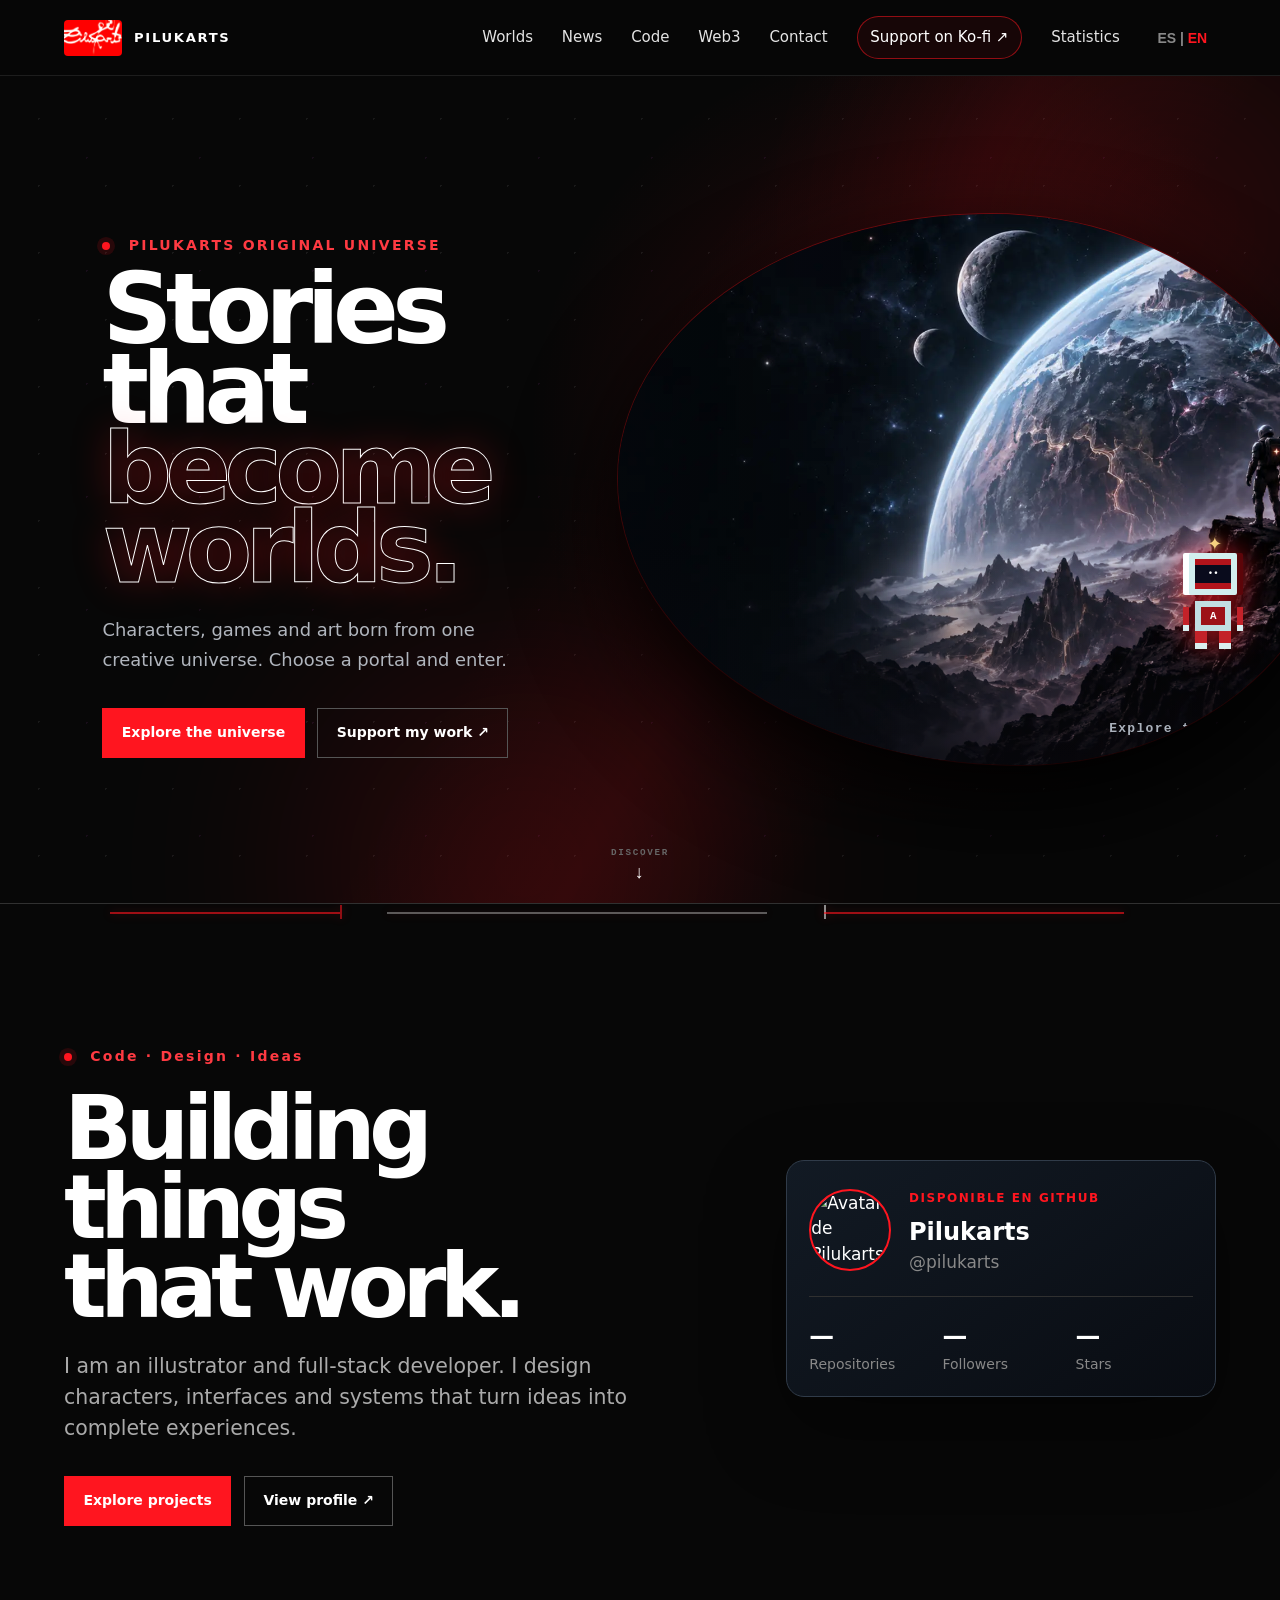
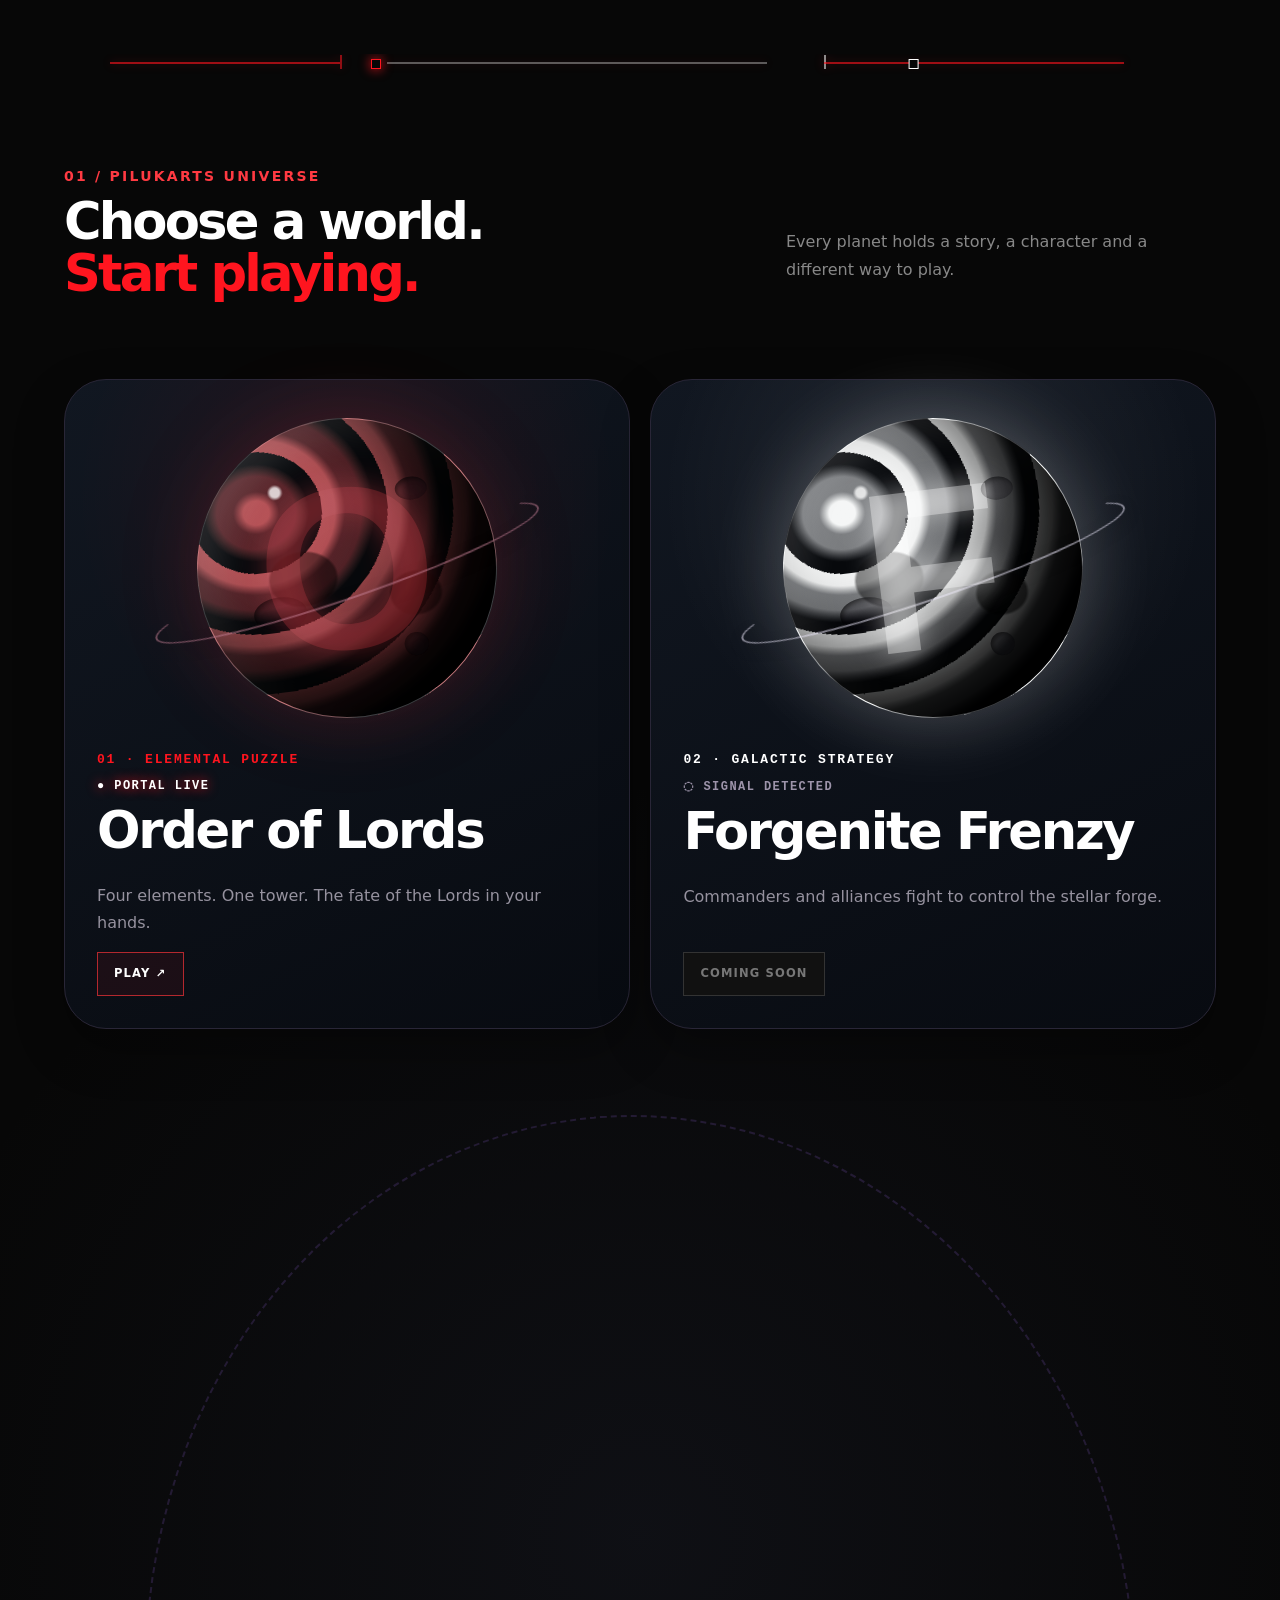
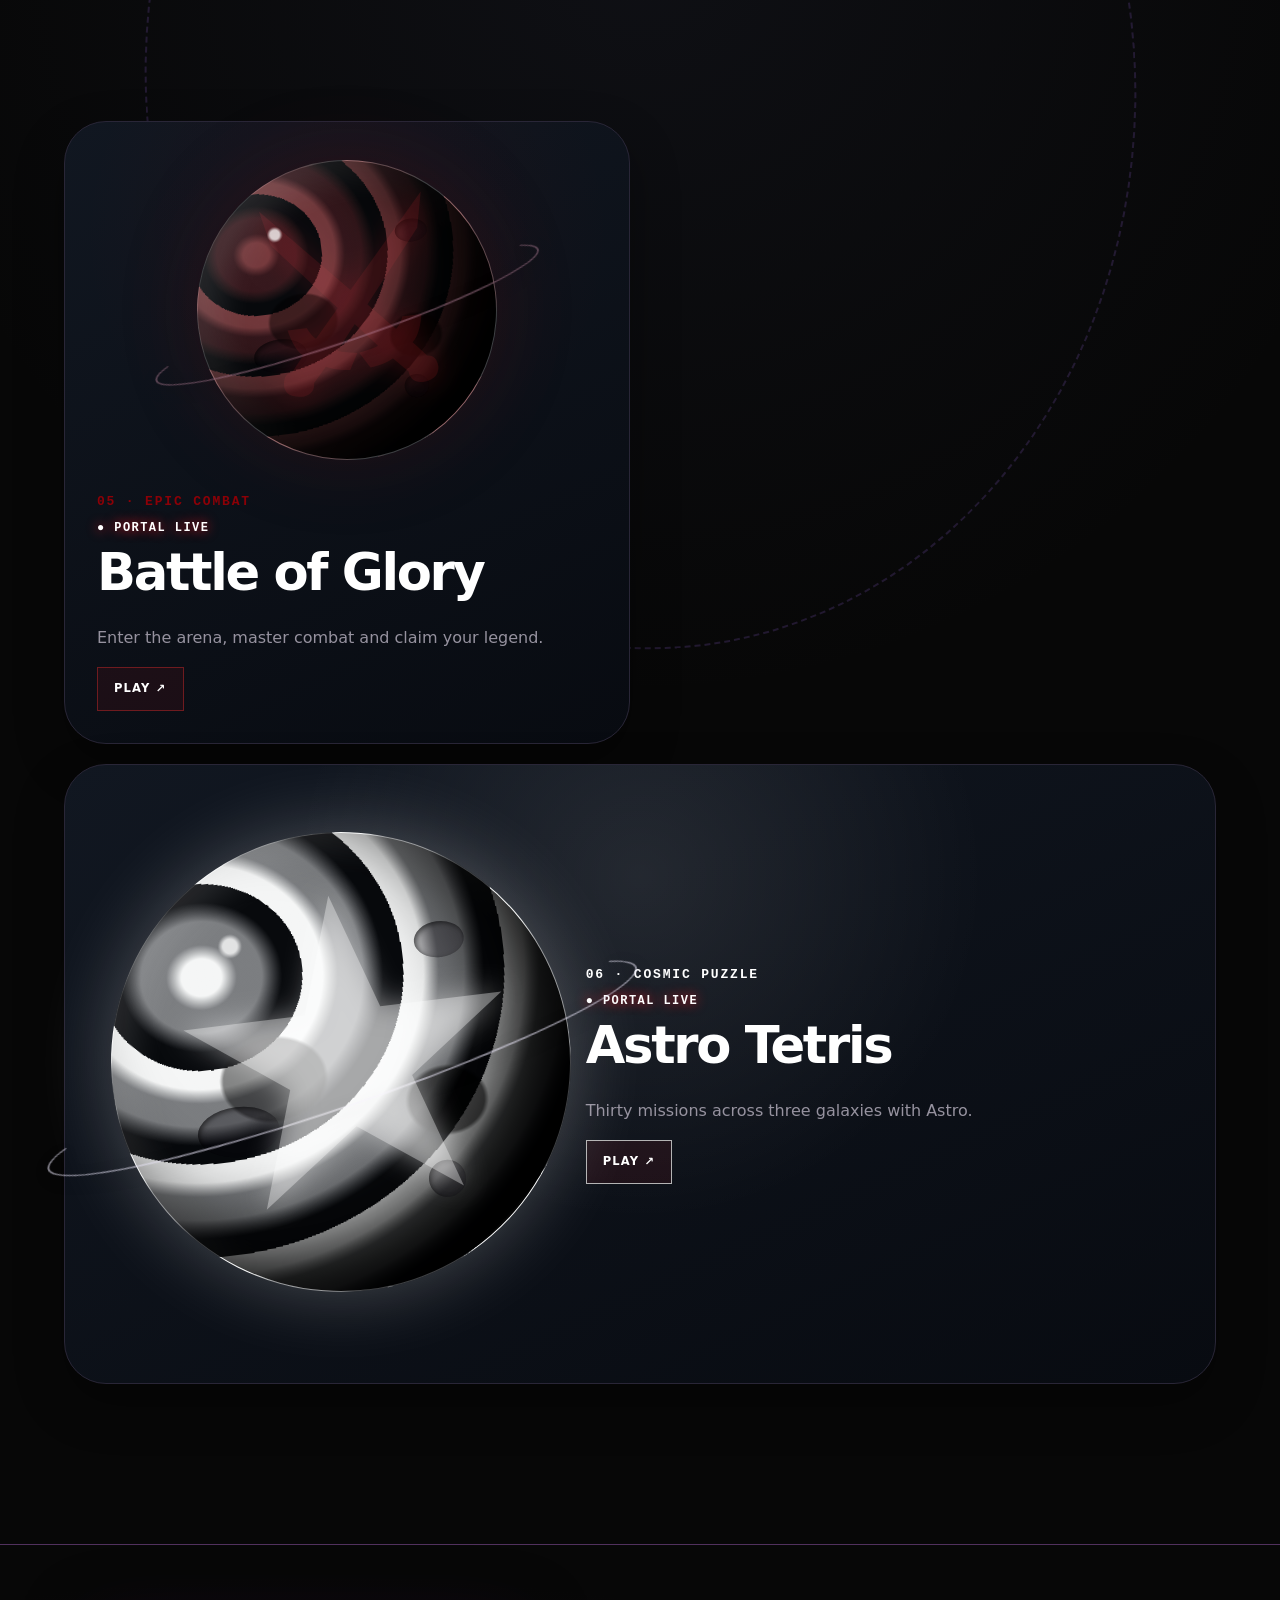
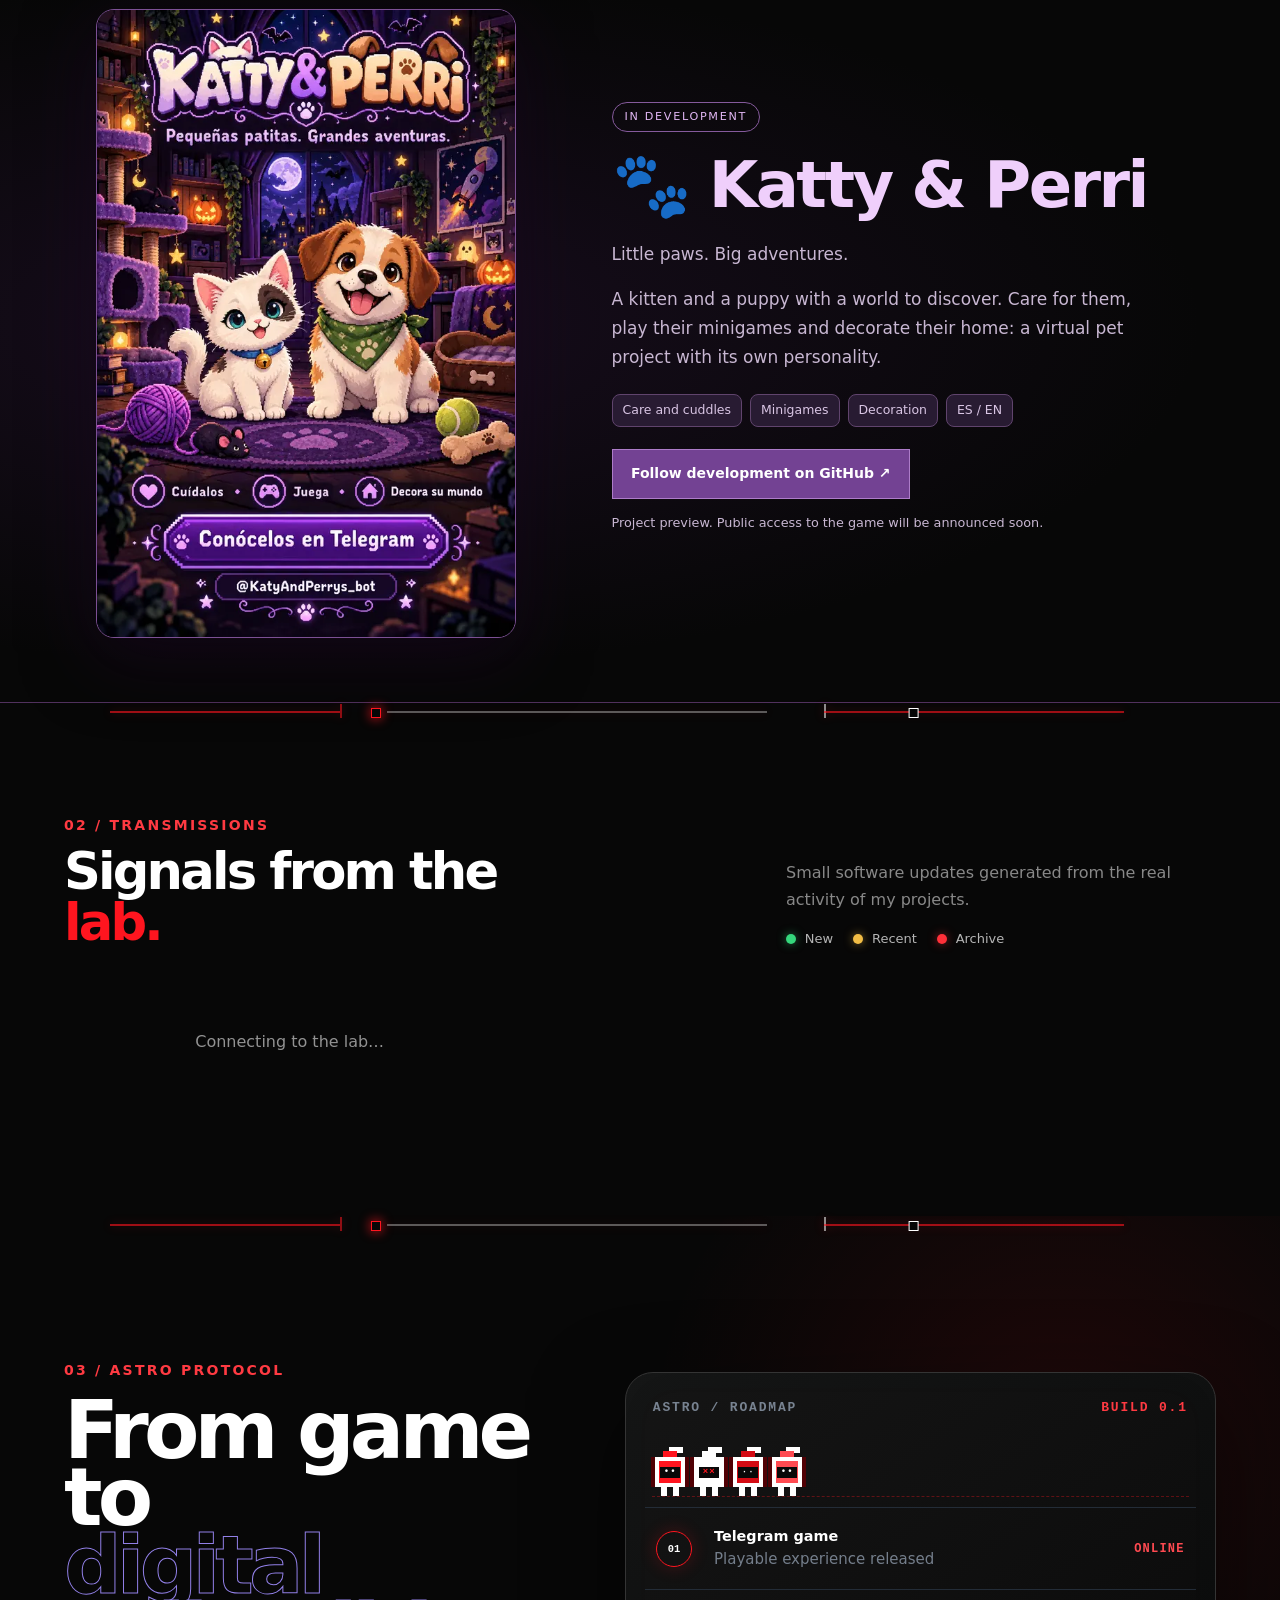
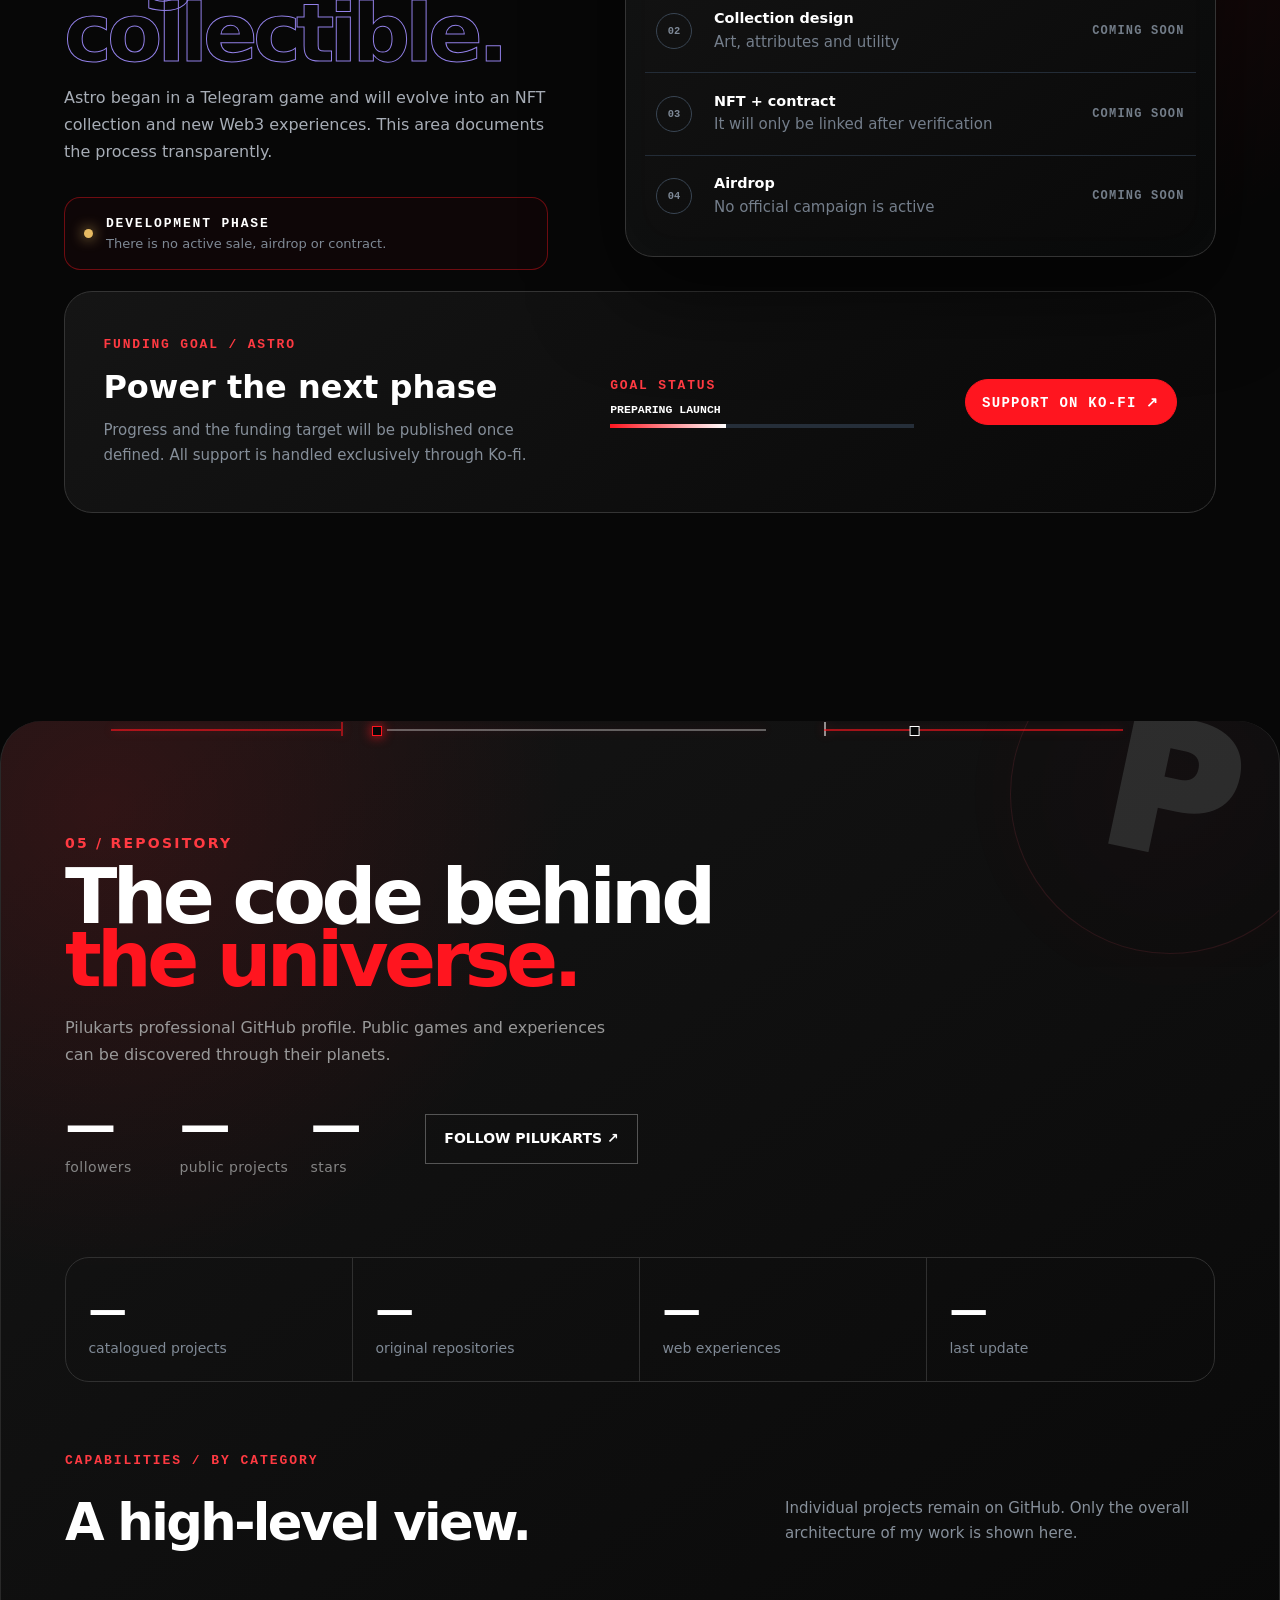
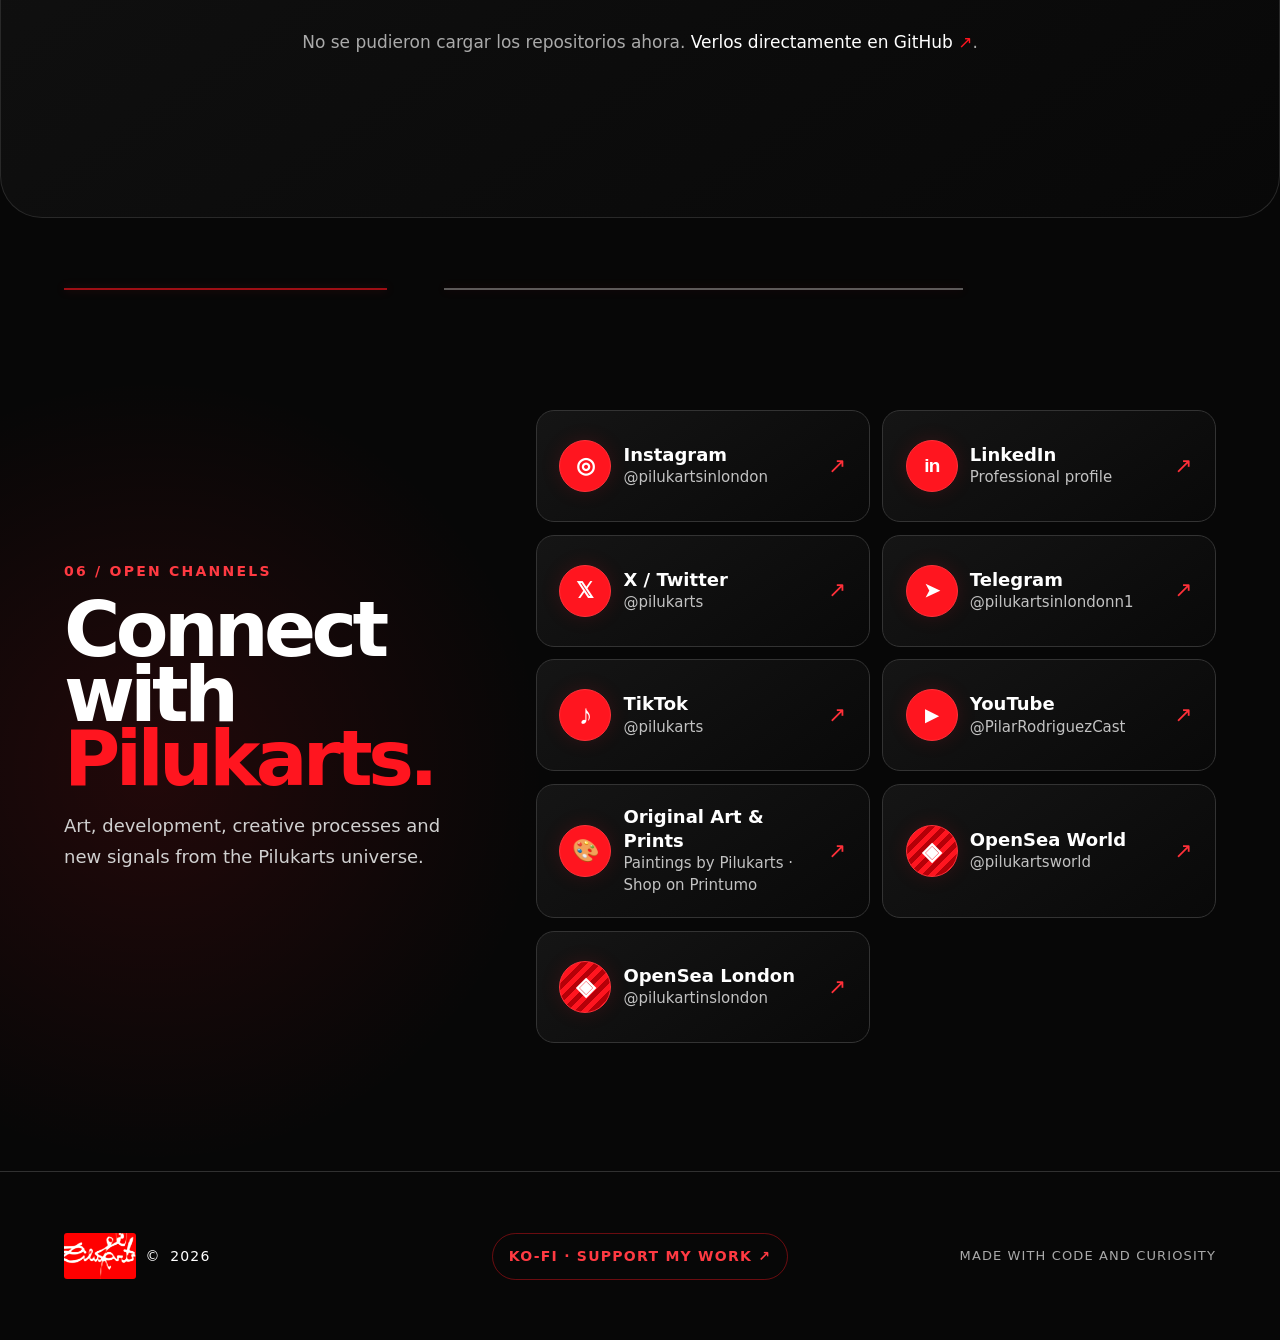
==== index.html @ 23e56662 "Feature Katty and Perri development preview with promotional poster" ====
<!doctype html>
<html lang="es">
<head>
  <meta charset="UTF-8" />
  <meta name="viewport" content="width=device-width, initial-scale=1.0" />
  <meta name="description" content="Portafolio y repositorios públicos de Pilukarts en GitHub." />
  <meta name="theme-color" content="#090909" />
  <title>Pilukarts — GitHub Portfolio</title>
  <link rel="icon" type="image/png" href="assets/pilukarts-logo.png" />
  <link rel="preconnect" href="https://api.github.com" />
  <link rel="stylesheet" href="styles.css" />
  <script defer src="script.js"></script>
</head>
<body>
  <a class="skip-link" href="#proyectos">Saltar a proyectos</a>
  <header class="topbar">
    <a class="brand" href="#inicio" aria-label="Pilukarts, inicio"><img src="assets/pilukarts-logo.png" alt="" /><b>PILUKARTS</b></a>
    <nav aria-label="Navegación principal">
      <a href="#portales" data-i18n="navWorlds">Mundos</a>
      <a href="https://pilukarts.github.io/BattleofGlory/" class="nav-game" target="_blank" rel="noreferrer">⚔ Battle of Glory</a>
      <a href="https://printumo.com/shop/pilukarts-in-the-world" class="nav-game" target="_blank" rel="noreferrer">🎨 Comprar mis cuadros</a>
      <a href="https://www.redbubble.com/es/people/pilukarts/shop" class="nav-game" target="_blank" rel="noreferrer">🛍 Tienda Pilukarts</a>
      <a href="#noticias">Noticias</a>
      <a href="#proyectos">Código</a>
      <a href="#web3">Web3</a>
      <a href="#contacto">Contacto</a>
      <a class="kofi-nav" href="https://ko-fi.com/mariadelpilarrodriguezcastillejo" target="_blank" rel="noreferrer">Apoyar en Ko-fi ↗</a>
      <a href="#estadisticas" data-i18n="navStats">Estadísticas</a>
      <button class="lang-toggle" id="lang-toggle" type="button" aria-label="Cambiar idioma">ES | <b>EN</b></button>

    </nav>
  </header>

  <main>
    <section class="cinematic-universe" id="inicio">
      <div class="cosmic-glow glow-one"></div><div class="cosmic-glow glow-two"></div>
      <div class="universe-copy">
        <p class="eyebrow"><span class="pulse"></span> PILUKARTS ORIGINAL UNIVERSE</p>
        <h1 data-i18n="cinematicTitle">Historias que<br><em>se convierten en mundos.</em></h1>
        <p>Personajes, juegos y arte nacidos de un mismo universo creativo. Elige un portal y entra.</p>
        <div class="hero-actions"><a class="button button-primary" href="#portales">Explorar el universo</a><a class="button button-ghost" href="https://ko-fi.com/mariadelpilarrodriguezcastillejo" target="_blank" rel="noreferrer">Apoyar mi trabajo ↗</a></div>
      </div>
      <a class="hero-planet-art" href="tetris-astro/" aria-label="Explorar Astro Cosmic Blocks">
        <img src="assets/pilukarts-astro-planet.webp" alt="Astro observa un planeta mineral atravesado por señales luminosas">
        <div class="pixel-astro" aria-hidden="true">
          <i class="pixel-star">✦</i><i class="pixel-helmet"><b>••</b></i><i class="pixel-body">A</i><i class="pixel-arm arm-l"></i><i class="pixel-arm arm-r"></i><i class="pixel-leg leg-l"></i><i class="pixel-leg leg-r"></i>
        </div>
        <span><b>ASTRO / COSMIC BLOCKS</b><small>Explorar la misión ↗</small></span>
      </a>
      <a class="scroll-cue" href="#portales">DESCUBRIR <span>↓</span></a>
    </section>
    <section class="hero creator-section" id="creadora">
      <div class="hero-copy">
        <p class="eyebrow"><span class="pulse"></span> <span data-i18n="eyebrow">Código · Diseño · Ideas</span></p>
        <h1 data-i18n="hero">Arte con lógica.<br /><em>Código con alma.</em></h1>
        <p class="intro" id="bio" data-fallback="bio">Soy ilustradora y full stack developer. Diseño personajes, interfaces y sistemas que convierten ideas en experiencias completas.</p>
        <div class="hero-actions">
          <a class="button button-primary" href="#proyectos" data-i18n="explore">Explorar proyectos</a>
          <a class="button button-ghost" href="https://github.com/pilukarts" target="_blank" rel="noreferrer" data-i18n="profile">Ver perfil ↗</a>
        </div>
      </div>
      <aside class="profile-card" aria-label="Perfil de GitHub">
        <div class="profile-top">
          <img id="avatar" src="https://github.com/pilukarts.png?size=240" alt="Avatar de Pilukarts" />
          <div><span class="status">DISPONIBLE EN GITHUB</span><h2 id="profile-name">Pilukarts</h2><p>@pilukarts</p></div>
        </div>
        <div class="profile-stats">
          <div><strong id="repo-count">—</strong><span>Repositorios</span></div>
          <div><strong id="follower-count">—</strong><span>Seguidores</span></div>
          <div><strong id="star-count">—</strong><span>Estrellas</span></div>
        </div>
      </aside>
    </section>

    <section class="planet-worlds section" id="portales">
      <div class="section-heading planet-heading">
        <div><p class="section-number">01 / UNIVERSO PILUKARTS</p><h2 data-i18n="planetTitle">Elige un mundo.<br><em>Empieza a jugar.</em></h2></div>
        <p class="section-intro">Cada planeta guarda una historia, un personaje y una forma distinta de jugar.</p>
      </div>
      <div class="planet-map" id="world-slider">
        <div class="universe-path" aria-hidden="true"></div>
        <article class="world-planet planet-lords reveal-world">
          <div class="planet-visual"><span>O</span><i></i><i></i><i></i></div>
          <div class="planet-info"><small>01 · ELEMENTAL PUZZLE</small><span class="planet-status status-live" data-i18n="portalLive">● PORTAL ACTIVO</span><h3>Order of Lords</h3><p>Cuatro elementos. Una torre. El destino de los Lords en tus manos.</p><a href="OrdenOFlordsThePuzzleGame/">JUGAR ↗</a></div>
        </article>
        <article class="world-planet planet-forge reveal-world">
          <div class="planet-visual"><span>F</span><i></i><i></i><i></i></div>
          <div class="planet-info"><small>02 · GALACTIC STRATEGY</small><span class="planet-status" data-i18n="signalDetected">◌ SEÑAL DETECTADA</span><h3>Forgenite Frenzy</h3><p>Comandantes y alianzas luchan por controlar la forja estelar.</p><b>PRÓXIMAMENTE</b></div>
        </article>
        <article class="world-planet planet-piluka reveal-world">
          <div class="planet-visual"><span>P</span><i></i><i></i><i></i></div>
          <div class="planet-info"><small>03 · HERO ADVENTURE</small><span class="planet-status" data-i18n="classified">◇ ARCHIVO CLASIFICADO</span><h3>Super Piluka</h3><p>Una heroína, poderes inesperados y un universo lleno de personalidad.</p><b>PRÓXIMAMENTE</b></div>
        </article>
        <article class="world-planet planet-horus reveal-world">
          <div class="planet-visual"><span>H</span><i></i><i></i><i></i></div>
          <div class="planet-info"><small>04 · ANCIENT MYSTERY</small><span class="planet-status" data-i18n="signalDetected">◌ SEÑAL DETECTADA</span><h3>Temple of Horus</h3><p>Dioses, secretos y tesoros protegidos por un templo antiguo.</p><b>PRÓXIMAMENTE</b></div>
        </article>
        <article class="world-planet planet-glory reveal-world">
          <div class="planet-visual"><span>⚔</span><i></i><i></i><i></i></div>
          <div class="planet-info"><small>05 · EPIC COMBAT</small><span class="planet-status status-live" data-i18n="portalLive">● PORTAL ACTIVO</span><h3>Battle of Glory</h3><p>Entra en la arena, domina el combate y conquista tu leyenda.</p><a href="BattleofGlory/">JUGAR ↗</a></div>
        </article>
        <article class="world-planet planet-astro reveal-world">
          <div class="planet-visual"><span>★</span><i></i><i></i><i></i></div>
          <div class="planet-info"><small>06 · COSMIC PUZZLE</small><span class="planet-status status-live" data-i18n="portalLive">● PORTAL ACTIVO</span><h3>Astro Tetris</h3><p>Treinta misiones a través de tres galaxias junto a Astro.</p><a href="tetris-astro/">JUGAR ↗</a></div>
        </article>
      </div>
    </section>


    <section class="kp-feature section" id="katty-perri" aria-labelledby="kp-heading">
      <style>
        .kp-feature{display:grid;grid-template-columns:minmax(220px,.8fr) minmax(0,1fr);gap:clamp(24px,5vw,72px);align-items:center;padding-top:64px;padding-bottom:64px;background:radial-gradient(ellipse at 25% 50%,#3a194c55,transparent 65%);border-top:1px solid #51315e;border-bottom:1px solid #51315e}
        .kp-poster{display:block;width:100%;max-width:420px;height:auto;border-radius:18px;border:1px solid #7c5094;box-shadow:0 20px 70px #18051e99;margin:auto}
        .kp-copy h2{font-size:clamp(2.2rem,5vw,4rem);line-height:1.05;letter-spacing:-.04em;margin:20px 0;color:#efcffb}
        .kp-copy p{max-width:540px;color:#c8b7d2;line-height:1.7}.kp-state{display:inline-block;border:1px solid #855a9c;border-radius:30px;padding:6px 12px;font-size:.7rem;letter-spacing:.15em;color:#e1b7f4}
        .kp-tags{display:flex;flex-wrap:wrap;gap:8px;margin:22px 0}.kp-tags span{background:#281b32;border:1px solid #60446d;border-radius:8px;padding:6px 10px;color:#d9c5e4;font-size:.78rem}.kp-copy .button{display:inline-block;border-color:#ad7cc9;background:#734293}.kp-copy .button:hover{background:#8b54ac}.kp-note{font-size:.8rem}
        @media(max-width:700px){.kp-feature{grid-template-columns:1fr}.kp-poster{max-width:310px}.kp-copy{text-align:center}.kp-copy p{margin-left:auto;margin-right:auto}.kp-tags{justify-content:center}}
      </style>
      <img class="kp-poster" src="[data-uri]" width="600" height="900" loading="lazy" alt="Katty y Perri en una casita morada con luna, juguetes y calabazas">
      <div class="kp-copy">
        <span class="kp-state" data-i18n="kpState">EN DESARROLLO</span>
        <h2>🐾 Katty &amp; Perri</h2>
        <p data-i18n="kpTagline">Pequeñas patitas. Grandes aventuras.</p>
        <p data-i18n="kpDescription">Una gatita y un perrito con un mundo por descubrir. Cuídalos, juega a sus minijuegos y decora su hogar: un proyecto de mascotas virtuales con personalidad propia.</p>
        <div class="kp-tags"><span data-i18n="kpCare">Cuidados y cariño</span><span data-i18n="kpGames">Minijuegos</span><span data-i18n="kpDecor">Decoración</span><span>ES / EN</span></div>
        <a class="button" href="https://github.com/pilukarts/KattyAndPerriGame" target="_blank" rel="noreferrer" data-i18n="kpCode">Seguir el desarrollo en GitHub ↗</a>
        <p class="kp-note" data-i18n="kpNote">Adelanto del proyecto. El acceso público al juego se anunciará próximamente.</p>
      </div>
    </section>

    <section class="newsroom section" id="noticias">
      <div class="section-heading"><div><p class="section-number">02 / TRANSMISIONES</p><h2>Señales del<br><em>laboratorio.</em></h2></div><div><p class="section-intro">Pequeñas noticias de software generadas a partir de la actividad real de mis proyectos.</p><div class="signal-legend"><span class="fresh"></span>Nuevo <span class="recent"></span>Reciente <span class="archive"></span>Archivo</div></div></div>
      <div class="news-grid dev-signals" id="dev-signals"><p class="message">Conectando con el laboratorio…</p></div>
    </section>

    <section class="web3-hub section" id="web3">
      <div class="web3-grid">
        <div class="web3-intro">
          <p class="section-number">03 / PROTOCOLO ASTRO</p>
          <h2>Del juego al<br><em>coleccionable digital.</em></h2>
          <p>Astro nació en un juego de Telegram y evolucionará hacia una colección NFT y nuevas experiencias Web3. Esta área documenta el proceso con transparencia.</p>
          <div class="web3-warning"><span></span><b>FASE DE DESARROLLO</b><small>No hay venta, airdrop ni contrato activo.</small></div>
        </div>
        <div class="web3-console">
          <div class="console-head"><span>ASTRO / ROADMAP</span><b>BUILD 0.1</b></div>
          <div class="pixel-crew" aria-hidden="true"><i class="crew-one"><b>••</b></i><i class="crew-two"><b>××</b></i><i class="crew-three"><b>··</b></i><i class="crew-four"><b>••</b></i></div>
          <ol class="roadmap">
            <li class="active"><span>01</span><div><b>Juego de Telegram</b><small>Experiencia jugable publicada</small></div><i>ONLINE</i></li>
            <li><span>02</span><div><b>Diseño de colección</b><small>Arte, atributos y utilidad</small></div><i>PRÓXIMAMENTE</i></li>
            <li><span>03</span><div><b>NFT + contrato</b><small>Solo se enlazará tras su verificación</small></div><i>PRÓXIMAMENTE</i></li>
            <li><span>04</span><div><b>Airdrop</b><small>Sin campaña oficial activa</small></div><i>PRÓXIMAMENTE</i></li>
          </ol>
        </div>
      </div>
      <div class="funding-module">
        <div>
          <small>OBJETIVO DE FINANCIACIÓN / ASTRO</small>
          <strong>Impulsar la próxima fase</strong>
          <p>El progreso y la meta económica se publicarán cuando estén definidos. Todos los apoyos se gestionan exclusivamente desde Ko-fi.</p>
        </div>
        <div class="funding-state">
          <span>ESTADO DEL OBJETIVO</span>
          <b>PREPARANDO LANZAMIENTO</b>
          <i><u></u></i>
        </div>
        <a href="https://ko-fi.com/mariadelpilarrodriguezcastillejo" target="_blank" rel="noreferrer">APOYAR EN KO-FI ↗</a>
      </div>
    </section>

    <section class="drops section" id="airdrops">
      <div class="drop-orbit" aria-hidden="true"><span>★</span><i></i><i></i><i></i></div>
      <div class="drop-copy"><p class="section-number">03 / RECOMPENSAS CÓSMICAS</p><h2 data-i18n="dropsTitle">Airdrops y<br><em>eventos.</em></h2><p>Recompensas digitales, cosméticos de Astro y premios de temporada. La primera misión se anunciará aquí.</p><div class="status-pill"><span></span> PRÓXIMAMENTE · SIN AIRDROP ACTIVO</div><small>No conectes una cartera ni envíes fondos: actualmente no existe ninguna campaña oficial activa.</small></div>
    </section>

    <section class="nft-vault section" id="nfts">
      <div class="section-heading"><div><p class="section-number">04 / ARCHIVO DIGITAL</p><h2 data-i18n="nftTitle">NFTs y<br><em>coleccionables.</em></h2></div><p class="section-intro">Obras y personajes digitales del universo Pilukarts. Los enlaces de contrato se publicarán solo después de verificarlos.</p></div>
      <div class="nft-grid">
        <article class="nft-card nft-moon"><div class="nft-art">☾<span>★</span></div><small>SYMBOLS COLLECTION</small><h3>Moon of the East</h3><span class="nft-state">ARCHIVO PILUKARTS</span></article>
        <article class="nft-card nft-piluka"><div class="nft-art">P<span>✦</span></div><small>HEROES COLLECTION</small><h3>Super Piluka</h3><span class="nft-state">COLECCIÓN DIGITAL</span></article>
        <article class="nft-card nft-astro"><div class="nft-art">★<span>◈</span></div><small>COSMIC COLLECTION</small><h3>Astro Genesis</h3><span class="nft-state">PRÓXIMAMENTE</span></article>
      </div>
    </section>

    <section class="repository-gateway section" id="proyectos">
      <div class="repo-gateway-symbol" aria-hidden="true">P</div>
      <div class="repo-gateway-copy"><p class="section-number">05 / REPOSITORIO</p><h2 data-i18n="repoTitle">El código detrás<br><em>del universo.</em></h2><p>Perfil profesional de Pilukarts en GitHub. Los juegos y experiencias públicas se descubren desde sus planetas.</p><div class="github-community"><div class="github-stats"><div><strong id="gateway-followers">—</strong><span data-i18n="followersLabel">seguidores</span></div><div><strong id="gateway-repositories">—</strong><span data-i18n="repositoriesLabel">proyectos públicos</span></div><div><strong id="gateway-stars">—</strong><span data-i18n="starsLabel">estrellas</span></div></div><a class="button button-ghost" href="https://github.com/pilukarts" target="_blank" rel="noreferrer" data-i18n="followGithub">SEGUIR A PILUKARTS ↗</a></div></div>
      <div class="code-portfolio">
        <div class="code-stats">
          <div><strong id="total-projects">—</strong><span>proyectos catalogados</span></div>
          <div><strong id="original-count">—</strong><span>repositorios originales</span></div>
          <div><strong id="website-count">—</strong><span>experiencias web</span></div>
          <div><strong id="last-update">—</strong><span>última actualización</span></div>
        </div>
        <div class="category-head">
          <div><p class="code-label">CAPACIDADES / POR CATEGORÍA</p><h3>Una vista de alto nivel.</h3></div>
          <p>Los proyectos individuales permanecen en GitHub. Aquí se muestra únicamente la arquitectura general de mi trabajo.</p>
        </div>
        <div id="category-grid" class="category-grid" aria-live="polite"></div>
        <div id="category-results" class="category-results" hidden></div>
        <p id="message" class="message" hidden></p>
        <div class="technical-data" hidden><div id="language-chart"></div><div id="repo-grid"></div><div id="filters"></div><input id="search"><strong id="total-projects-legacy"></strong></div>
      </div>
    </section>
    <section class="social-hub section" id="contacto">
      <div class="social-copy">
        <p class="section-number">06 / CANALES ABIERTOS</p>
        <h2>Conecta con<br><em>Pilukarts.</em></h2>
        <p>Arte, desarrollo, procesos creativos y nuevas señales del universo Pilukarts.</p>
      </div>
      <div class="social-grid">
        <a href="https://instagram.com/pilukartsinlondon" target="_blank" rel="me noreferrer"><span class="social-icon instagram" aria-hidden="true">◎</span><div><b>Instagram</b><small>@pilukartsinlondon</small></div><i>↗</i></a>
        <a href="https://uk.linkedin.com/in/pilarrodriguezcastillejo" target="_blank" rel="me noreferrer"><span class="social-icon linkedin" aria-hidden="true">in</span><div><b>LinkedIn</b><small>Perfil profesional</small></div><i>↗</i></a>
        <a href="https://x.com/pilukarts" target="_blank" rel="me noreferrer"><span class="social-icon x-social" aria-hidden="true">𝕏</span><div><b>X / Twitter</b><small>@pilukarts</small></div><i>↗</i></a>
        <a href="https://t.me/pilukartsinlondonn1" target="_blank" rel="me noreferrer"><span class="social-icon telegram" aria-hidden="true">➤</span><div><b>Telegram</b><small>@pilukartsinlondonn1</small></div><i>↗</i></a>
        <a href="https://www.tiktok.com/@pilukarts" target="_blank" rel="me noreferrer"><span class="social-icon tiktok" aria-hidden="true">♪</span><div><b>TikTok</b><small>@pilukarts</small></div><i>↗</i></a>
        <a href="https://www.youtube.com/@PilarRodriguezCast" target="_blank" rel="me noreferrer"><span class="social-icon youtube" aria-hidden="true">▶</span><div><b>YouTube</b><small>@PilarRodriguezCast</small></div><i>↗</i></a>
        <a href="https://printumo.com/shop/pilukarts-in-the-world" target="_blank" rel="noreferrer"><span class="social-icon printumo" aria-hidden="true">🎨</span><div><b>Original Art &amp; Prints</b><small>Paintings by Pilukarts · Shop on Printumo</small></div><i>↗</i></a>
        <a href="https://opensea.io/pilukartsworld" target="_blank" rel="me noreferrer"><span class="social-icon opensea" aria-hidden="true">◈</span><div><b>OpenSea World</b><small>@pilukartsworld</small></div><i>↗</i></a>
        <a href="https://opensea.io/pilukartinslondon" target="_blank" rel="me noreferrer"><span class="social-icon opensea" aria-hidden="true">◈</span><div><b>OpenSea London</b><small>@pilukartinslondon</small></div><i>↗</i></a>
      </div>
    </section>
  </main>

  <footer><span class="footer-brand"><img src="assets/pilukarts-logo.png" alt="Pilukarts" /> © <span id="year"></span></span><a class="footer-kofi" href="https://ko-fi.com/mariadelpilarrodriguezcastillejo" target="_blank" rel="noreferrer">KO-FI · APOYAR MI TRABAJO ↗</a><span>HECHO CON CÓDIGO Y CURIOSIDAD</span></footer>
</body>
</html>
---- styles.css ----
:root{--black:#090909;--panel:#111;--panel-2:#171717;--white:#f7f7f5;--muted:#a5a5a5;--line:#2b2b2b;--red:#ef233c;--red-dark:#a70d22;--radius:18px}*{box-sizing:border-box}html{scroll-behavior:smooth}body{margin:0;background:var(--black);color:var(--white);font-family:Inter,ui-sans-serif,system-ui,-apple-system,BlinkMacSystemFont,"Segoe UI",sans-serif;line-height:1.5}.skip-link{position:absolute;left:-9999px}.skip-link:focus{left:1rem;top:1rem;background:#fff;color:#000;padding:.7rem;z-index:99}.topbar{height:76px;padding:0 clamp(1.25rem,5vw,5.5rem);display:flex;align-items:center;justify-content:space-between;border-bottom:1px solid var(--line);position:sticky;top:0;background:rgba(9,9,9,.9);backdrop-filter:blur(16px);z-index:10}.brand{display:flex;align-items:center;gap:.65rem;color:#fff;text-decoration:none;font-weight:900;letter-spacing:.1em}.brand span{display:grid;place-items:center;width:30px;height:30px;background:var(--red);font-style:italic}.topbar nav{display:flex;align-items:center;gap:1.8rem}.topbar nav a{color:#bbb;text-decoration:none;font-size:.88rem}.topbar nav a:hover{color:#fff}.nav-github{border:1px solid #555;padding:.55rem .9rem}.hero,.section,footer{max-width:1440px;margin:auto;padding-left:clamp(1.25rem,5vw,5.5rem);padding-right:clamp(1.25rem,5vw,5.5rem)}.hero{min-height:620px;display:grid;grid-template-columns:1.3fr .7fr;align-items:center;gap:6vw;position:relative;overflow:hidden}.hero:after{content:"";position:absolute;width:420px;height:420px;background:var(--red);filter:blur(170px);opacity:.13;right:-130px;top:10px;pointer-events:none}.eyebrow,.section-number,.card-label{font-size:.75rem;font-weight:800;letter-spacing:.16em;color:#aaa}.pulse{display:inline-block;width:8px;height:8px;border-radius:50%;background:var(--red);box-shadow:0 0 0 5px rgba(239,35,60,.14);margin-right:.7rem}.hero h1{font-size:clamp(3.3rem,7vw,7.6rem);letter-spacing:-.075em;line-height:.88;margin:1.4rem 0 1.6rem;max-width:900px}.hero h1 em{color:var(--red);font-style:normal}.intro{font-size:clamp(1rem,1.6vw,1.3rem);color:#aaa;max-width:590px}.hero-actions{display:flex;gap:.8rem;margin-top:2rem}.button{padding:.85rem 1.15rem;border:1px solid #555;color:#fff;text-decoration:none;font-weight:750;font-size:.9rem}.button-primary{background:var(--red);border-color:var(--red)}.button-primary:hover{background:#ff334b}.button-ghost:hover{border-color:#fff}.profile-card{background:linear-gradient(145deg,#1a1a1a,#0c0c0c);border:1px solid #353535;border-radius:var(--radius);padding:1.4rem;transform:rotate(2deg);box-shadow:0 30px 80px rgba(0,0,0,.4);z-index:1}.profile-top{display:flex;align-items:center;gap:1.1rem}.profile-top img{width:82px;height:82px;object-fit:cover;border-radius:14px;border:2px solid var(--red)}.profile-top h2{font-size:1.5rem;margin:.3rem 0 0}.profile-top p{color:#888;margin:0}.status{color:var(--red);font-size:.65rem;font-weight:900;letter-spacing:.13em}.profile-stats{display:grid;grid-template-columns:repeat(3,1fr);border-top:1px solid var(--line);margin-top:1.3rem;padding-top:1.2rem;gap:1rem}.profile-stats div{display:flex;flex-direction:column}.profile-stats strong{font-size:1.55rem}.profile-stats span{color:#888;font-size:.72rem}.section{padding-top:7rem;padding-bottom:7rem}.projects{border-top:1px solid var(--line)}.section-heading{display:flex;align-items:end;justify-content:space-between;gap:2rem;margin-bottom:2rem}.section-heading h2{font-size:clamp(2.2rem,4vw,4.4rem);letter-spacing:-.055em;line-height:1;margin:.6rem 0 0}.section-number{color:var(--red);margin:0}.search{border-bottom:1px solid #555;display:flex;align-items:center;gap:.7rem;padding:.6rem 0;width:min(290px,100%)}.search input{background:none;border:0;outline:0;color:#fff;font:inherit;width:100%}.filters{display:flex;gap:.55rem;flex-wrap:wrap;margin-bottom:1.5rem}.filter{border:1px solid #3b3b3b;background:transparent;color:#aaa;border-radius:999px;padding:.45rem .8rem;cursor:pointer}.filter:hover,.filter.active{background:#fff;color:#000;border-color:#fff}.repo-grid{display:grid;grid-template-columns:repeat(3,1fr);gap:1rem}.repo-card,.loading-card{border:1px solid var(--line);background:var(--panel);border-radius:var(--radius);padding:1.45rem;min-height:220px}.repo-card{display:flex;flex-direction:column;transition:.25s ease}.repo-card:hover{transform:translateY(-5px);border-color:var(--red)}.repo-index{color:#666;font:700 .7rem ui-monospace,monospace}.repo-card h3{font-size:1.25rem;margin:.9rem 0 .55rem;overflow-wrap:anywhere}.repo-card p{color:#999;font-size:.92rem;margin:0 0 1.5rem}.repo-meta{display:flex;gap:1rem;margin-top:auto;color:#aaa;font-size:.76rem;align-items:center}.lang-dot{width:8px;height:8px;border-radius:50%;display:inline-block;margin-right:.35rem;background:var(--red)}.repo-link{color:#fff;text-decoration:none}.repo-link:after{content:" ↗";color:var(--red)}.message{color:#aaa;text-align:center;padding:2rem}.stats-section{background:#0d0d0d;max-width:none}.stats-section>.section-heading,.stats-layout{max-width:1260px;margin-left:auto;margin-right:auto}.stats-layout{display:grid;grid-template-columns:1.4fr .6fr;gap:1rem}.chart-card,.activity-card{background:var(--panel);border:1px solid var(--line);border-radius:var(--radius);padding:1.5rem}.language-chart{display:grid;gap:1rem;margin-top:2.3rem}.lang-row{display:grid;grid-template-columns:100px 1fr 46px;align-items:center;gap:1rem;font-size:.83rem}.bar{height:10px;background:#292929;border-radius:10px;overflow:hidden}.bar i{height:100%;display:block;background:linear-gradient(90deg,var(--red-dark),var(--red));border-radius:inherit}.big-stat{display:flex;flex-direction:column;padding:2rem 0;border-bottom:1px solid var(--line)}.big-stat strong{font-size:5rem;line-height:1;color:var(--red)}.big-stat span{color:#999}.metric{display:flex;justify-content:space-between;padding:1rem 0;border-bottom:1px solid var(--line);font-size:.85rem}.metric span{color:#999}.metric b{text-align:right}footer{min-height:110px;display:flex;align-items:center;justify-content:space-between;color:#666;font-size:.7rem;letter-spacing:.1em;border-top:1px solid var(--line)}@media(max-width:900px){.hero{grid-template-columns:1fr;padding-top:5rem;padding-bottom:5rem}.profile-card{transform:none;max-width:540px}.repo-grid{grid-template-columns:repeat(2,1fr)}.stats-layout{grid-template-columns:1fr}.topbar nav a:not(.nav-github){display:none}}@media(max-width:600px){.topbar{height:64px}.hero{min-height:auto}.hero h1{font-size:3.2rem}.hero-actions{flex-direction:column}.button{text-align:center}.profile-top{align-items:flex-start}.profile-stats{gap:.4rem}.profile-stats strong{font-size:1.2rem}.section{padding-top:5rem;padding-bottom:5rem}.section-heading{align-items:stretch;flex-direction:column}.repo-grid{grid-template-columns:1fr}.repo-card{min-height:190px}.lang-row{grid-template-columns:78px 1fr 38px}.topbar nav{gap:.5rem}footer{align-items:flex-start;flex-direction:column;justify-content:center;gap:.5rem}}
.repo-card-featured{grid-column:span 2;padding:0;overflow:hidden}.repo-card-featured>span,.repo-card-featured>h3,.repo-card-featured>p,.repo-card-featured>.repo-meta,.repo-card-featured>.repo-actions{margin-left:1.45rem;margin-right:1.45rem}.repo-cover{display:block;width:100%;aspect-ratio:16/9;object-fit:cover;border-bottom:1px solid var(--line)}.repo-card-featured>.repo-index{margin-top:1.25rem}.repo-actions{display:flex;gap:.7rem;margin-top:1.2rem;margin-bottom:1.45rem}.repo-actions a{padding:.65rem .85rem;border:1px solid #444;color:#fff;text-decoration:none;font-weight:750;font-size:.8rem}.repo-actions .play-link{background:var(--red);border-color:var(--red)}
@media(max-width:600px){.repo-card-featured{grid-column:span 1}}
.lang-toggle{background:none;border:0;color:#888;font-size:.78rem;font-weight:700;cursor:pointer;padding:.55rem;white-space:nowrap}.lang-toggle b{color:var(--red)}
@media(prefers-reduced-motion:reduce){html{scroll-behavior:auto}.repo-card{transition:none}}

.worlds{border-top:1px solid var(--line);overflow:hidden}.worlds-heading h2 em{color:var(--red);font-style:normal}.slider-controls{display:flex;align-items:center;gap:.8rem;color:#888;font:800 .72rem ui-monospace,monospace;letter-spacing:.12em}.slider-controls button{width:44px;height:44px;border:1px solid #444;border-radius:50%;background:#111;color:#fff;font-size:1.2rem;cursor:pointer}.slider-controls button:hover{background:var(--red);border-color:var(--red)}.world-slider{display:flex;gap:1rem;overflow-x:auto;scroll-snap-type:x mandatory;scrollbar-width:none;padding:1rem 8vw 2rem 0}.world-slider::-webkit-scrollbar{display:none}.world-slide{--world:#ef233c;position:relative;flex:0 0:min(100%,1100px);min-height:520px;scroll-snap-align:start;display:grid;grid-template-columns:1.1fr .9fr;align-items:stretch;background:radial-gradient(circle at 18% 20%,color-mix(in srgb,var(--world) 25%,transparent),transparent 42%),linear-gradient(135deg,#171717,#090909 68%);border:1px solid #303030;border-radius:32px;overflow:hidden;isolation:isolate;opacity:.55;transform:scale(.97);transition:.55s cubic-bezier(.2,.8,.2,1)}.world-slide.is-active{opacity:1;transform:scale(1);border-color:color-mix(in srgb,var(--world) 65%,#333)}.world-slide:after{content:"";position:absolute;inset:auto -10% -50% 20%;height:70%;background:var(--world);filter:blur(150px);opacity:.14;z-index:-1}.world-art{min-height:520px;position:relative;overflow:hidden}.world-art:after{content:"";position:absolute;inset:0;background:linear-gradient(90deg,transparent 55%,#0b0b0b),linear-gradient(0deg,#0b0b0b,transparent 40%)}.world-art img{width:100%;height:100%;object-fit:cover;object-position:center;filter:saturate(1.08) contrast(1.05);transition:transform 8s ease}.world-slide.is-active .world-art img{transform:scale(1.07)}.world-forge .world-art img{object-fit:contain;object-position:center bottom;filter:drop-shadow(0 25px 40px #000)}.world-copy{padding:clamp(2rem,5vw,5rem);display:flex;flex-direction:column;justify-content:center;align-items:flex-start;z-index:2}.world-kicker{color:var(--world);font-size:.7rem;font-weight:900;letter-spacing:.2em}.world-copy h3{font-size:clamp(3rem,6vw,6.5rem);letter-spacing:-.065em;line-height:.86;margin:1rem 0 1.5rem}.world-copy p{color:#b7b7b7;font-size:clamp(1rem,1.5vw,1.25rem);max-width:470px}.world-tags{display:flex;flex-wrap:wrap;gap:.5rem;margin:1rem 0 2rem}.world-tags span{border:1px solid color-mix(in srgb,var(--world) 55%,#333);border-radius:999px;padding:.35rem .7rem;color:#ddd;font-size:.72rem}.world-play{color:#fff;background:var(--world);padding:.85rem 1.1rem;text-decoration:none;font-weight:850}.world-symbol{min-height:520px;display:grid;place-items:center;font:900 clamp(12rem,28vw,27rem)/1 Georgia,serif;color:var(--world);text-shadow:0 0 80px color-mix(in srgb,var(--world) 45%,transparent);transform:rotate(-7deg)}.world-lords{--world:#ff3c35}.world-forge{--world:#42d8ff}.world-piluka{--world:#ff2851}.world-horus{--world:#e8ad32}.world-glory{--world:#a56bff}.slide-dots{display:flex;justify-content:center;gap:.55rem}.slide-dots button{width:32px;height:4px;border:0;background:#333;padding:0;cursor:pointer;transition:.3s}.slide-dots button.active{width:64px;background:var(--red)}
@media(max-width:800px){.world-slide{grid-template-columns:1fr;min-height:680px}.world-art,.world-symbol{min-height:340px;height:340px}.world-art:after{background:linear-gradient(0deg,#0b0b0b,transparent 70%)}.world-copy{padding:2rem}.world-copy h3{font-size:3.25rem}.world-slider{padding-right:1.25rem}.slider-controls{align-self:flex-end}}
@media(prefers-reduced-motion:reduce){.world-slide,.world-art img{transition:none}.world-slider{scroll-behavior:auto}}


/* Cinematic Pilukarts universe */
.cinematic-universe{position:relative;min-height:calc(100svh - 72px);display:grid;grid-template-columns:minmax(0,.9fr) minmax(420px,1.1fr);align-items:center;gap:clamp(2rem,6vw,7rem);padding:clamp(5rem,9vw,9rem) 8vw;overflow:hidden;isolation:isolate;background:radial-gradient(circle at 74% 44%,#2f1558 0,transparent 33%),radial-gradient(circle at 20% 30%,rgba(239,35,60,.12),transparent 32%),#080808;border-bottom:1px solid var(--line)}
.cinematic-universe:before{content:"";position:absolute;inset:0;z-index:-2;background-image:radial-gradient(#fff 1px,transparent 1px),radial-gradient(#ef5dff 1px,transparent 1px);background-size:67px 67px,113px 113px;background-position:5px 9px,30px 25px;opacity:.16;animation:portfolio-stars 45s linear infinite}.cosmic-glow{position:absolute;width:34vw;height:34vw;border-radius:50%;filter:blur(110px);opacity:.13;z-index:-1}.glow-one{right:-8%;top:-8%;background:#4ce4ff}.glow-two{left:24%;bottom:-22%;background:#ef233c}.universe-copy{position:relative;z-index:3}.universe-copy h1{max-width:780px;margin:.7rem 0 1.6rem;font-size:clamp(3.4rem,7.4vw,8.2rem);line-height:.8;letter-spacing:-.07em}.universe-copy h1 em{color:transparent;font-style:normal;-webkit-text-stroke:1px #ff5066;text-shadow:0 0 45px rgba(239,35,60,.3)}.universe-copy>p:not(.eyebrow){max-width:570px;color:#aaa;font-size:clamp(1rem,1.4vw,1.25rem);line-height:1.7}.character-orbit{position:relative;width:min(46vw,680px);aspect-ratio:1;margin:auto;border:1px solid rgba(105,77,158,.3);border-radius:50%;animation:orbit-breathe 6s ease-in-out infinite}.character-orbit:before,.character-orbit:after{content:"";position:absolute;border:1px solid rgba(84,209,255,.16);border-radius:50%;inset:13%}.character-orbit:after{inset:29%;border-color:rgba(239,35,60,.22)}.orbit-core{position:absolute;left:50%;top:50%;z-index:2;display:grid;place-items:center;width:128px;height:128px;transform:translate(-50%,-50%);border:1px solid #ff4960;border-radius:50%;background:radial-gradient(circle,#351326,#0a0809 68%);box-shadow:0 0 70px rgba(239,35,60,.35)}.orbit-core span{font-size:52px;font-weight:950}.orbit-core small{margin-top:-30px;color:#ff6678;font-size:8px;font-weight:900;letter-spacing:.25em}.orbit-card{position:absolute;z-index:3;display:grid;place-items:center;width:142px;min-height:142px;padding:1rem;border:1px solid #373044;border-radius:28px;text-align:center;text-decoration:none;color:#fff;background:linear-gradient(145deg,rgba(31,27,43,.96),rgba(9,8,13,.96));box-shadow:0 15px 45px #000;transition:transform .35s,border-color .35s,box-shadow .35s}.orbit-card:hover{transform:translateY(-9px) scale(1.04);border-color:var(--portal,#ef233c);box-shadow:0 18px 50px color-mix(in srgb,var(--portal,#ef233c) 25%,#000)}.orbit-card span{display:grid;place-items:center;width:52px;height:52px;border-radius:18px;background:color-mix(in srgb,var(--portal,#ef233c) 30%,#17131e);color:var(--portal,#ef233c);font-size:25px;font-weight:950}.orbit-card b{font-size:.9rem}.orbit-card small{color:#888;font-size:.62rem}.orbit-astro{--portal:#45e7ff;left:2%;top:10%}.orbit-piluka{--portal:#ff4161;right:0;top:14%}.orbit-lords{--portal:#e7b545;left:6%;bottom:5%}.orbit-glory{--portal:#a878ff;right:3%;bottom:4%}.scroll-cue{position:absolute;left:50%;bottom:20px;display:grid;gap:5px;place-items:center;transform:translateX(-50%);color:#666;font:800 .58rem ui-monospace,monospace;letter-spacing:.18em;text-decoration:none}.scroll-cue span{color:#fff;font-size:18px;animation:scroll-cue 1.4s ease-in-out infinite}.creator-section{min-height:auto}.technical-disclosure{padding-top:3rem;padding-bottom:3rem}.technical-disclosure>summary{display:grid;grid-template-columns:auto 1fr auto;align-items:center;gap:1.2rem;padding:1.4rem 1.6rem;border:1px solid #2c2c2c;border-radius:18px;background:#111;cursor:pointer;list-style:none}.technical-disclosure>summary::-webkit-details-marker{display:none}.technical-disclosure>summary span{color:#777;font:800 .66rem ui-monospace,monospace;letter-spacing:.15em}.technical-disclosure>summary b{font-size:clamp(1rem,2vw,1.4rem)}.technical-disclosure>summary i{font-size:1.7rem;font-style:normal;transition:transform .3s}.technical-disclosure[open]>summary i{transform:rotate(45deg)}.technical-projects{padding-top:4rem}
@keyframes portfolio-stars{to{background-position:5px 809px,30px 625px}}@keyframes orbit-breathe{50%{scale:1.025;rotate:.4deg}}@keyframes scroll-cue{50%{transform:translateY(7px)}}
@media(max-width:950px){.cinematic-universe{grid-template-columns:1fr;padding-top:6rem}.universe-copy{text-align:center}.universe-copy>p:not(.eyebrow){margin-left:auto;margin-right:auto}.universe-copy .hero-actions{justify-content:center}.character-orbit{width:min(90vw,580px)}}
@media(max-width:620px){.cinematic-universe{padding:5rem 1rem 4rem}.universe-copy h1{font-size:3.5rem}.character-orbit{width:94vw}.orbit-card{width:112px;min-height:112px;padding:.65rem;border-radius:20px}.orbit-card span{width:40px;height:40px}.orbit-core{width:92px;height:92px}.orbit-core span{font-size:38px}.orbit-core small{margin-top:-23px}.technical-disclosure>summary{grid-template-columns:1fr auto}.technical-disclosure>summary span{grid-column:1/-1}}
@media(prefers-reduced-motion:reduce){.cinematic-universe:before,.character-orbit,.scroll-cue span{animation:none!important}}


/* Editorial universe: news, drops and digital vault */
.section-heading h2 em{color:var(--red);font-style:normal}.section-intro{max-width:430px;color:#888;line-height:1.7}.newsroom{border-top:1px solid var(--line)}.news-grid{display:grid;grid-template-columns:1.35fr 1fr 1fr;gap:1rem}.news-grid article{min-height:320px;display:flex;flex-direction:column;align-items:flex-start;justify-content:flex-end;padding:clamp(1.4rem,3vw,2.6rem);border:1px solid #292929;border-radius:26px;background:linear-gradient(145deg,#171717,#0a0a0a);transition:transform .35s,border-color .35s}.news-grid article:hover{transform:translateY(-7px);border-color:#555}.news-grid .news-feature{min-height:440px;background:radial-gradient(circle at 80% 15%,rgba(69,230,255,.28),transparent 35%),radial-gradient(circle at 10% 90%,rgba(169,72,255,.3),transparent 38%),#0b0913}.news-grid small,.news-date{color:#777;font:800 .62rem ui-monospace,monospace;letter-spacing:.15em}.news-grid h3{max-width:600px;margin:.8rem 0;font-size:clamp(1.5rem,3vw,3.4rem);line-height:.95;letter-spacing:-.04em}.news-grid article:not(.news-feature) h3{font-size:1.55rem}.news-grid p{color:#929292;line-height:1.55}.news-grid a{margin-top:1rem;color:#fff;text-decoration:none;border-bottom:1px solid var(--red);padding-bottom:.2rem}.news-icon{font-size:2rem;margin-bottom:auto}.drops{position:relative;display:grid;grid-template-columns:.8fr 1.2fr;align-items:center;gap:clamp(2rem,7vw,8rem);min-height:650px;overflow:hidden;border-top:1px solid var(--line);border-bottom:1px solid var(--line);background:radial-gradient(circle at 20% 50%,rgba(112,65,216,.18),transparent 35%)}.drop-copy h2,.nft-vault h2{font-size:clamp(3rem,7vw,7rem);line-height:.82;letter-spacing:-.065em;margin:1rem 0}.drop-copy h2 em,.nft-vault h2 em{color:transparent;font-style:normal;-webkit-text-stroke:1px #a16dff}.drop-copy>p:not(.section-number){max-width:570px;color:#aaa;line-height:1.7}.drop-copy>small{display:block;max-width:600px;margin-top:1rem;color:#6f6f6f;line-height:1.5}.status-pill{display:inline-flex;align-items:center;gap:.6rem;margin-top:1.4rem;padding:.65rem .9rem;border:1px solid #4b3c69;border-radius:999px;color:#c6b7ea;font:800 .62rem ui-monospace,monospace;letter-spacing:.1em}.status-pill span{width:8px;height:8px;border-radius:50%;background:#ffb331;box-shadow:0 0 12px #ffb331}.drop-orbit{position:relative;width:min(38vw,450px);aspect-ratio:1;margin:auto;border:1px solid #523e7a;border-radius:50%;box-shadow:inset 0 0 70px #120b27,0 0 80px rgba(109,63,209,.18);animation:drop-spin 22s linear infinite}.drop-orbit>span{position:absolute;inset:28%;display:grid;place-items:center;border-radius:34%;background:linear-gradient(145deg,#4ce8ff,#724cff 55%,#fa4dff);color:#ffd65c;font-size:70px;box-shadow:0 0 50px #6348dd}.drop-orbit i{position:absolute;width:25px;height:25px;border:4px solid #d7f8ff;border-radius:50%;background:#6554e9}.drop-orbit i:nth-child(2){left:2%;top:48%}.drop-orbit i:nth-child(3){right:12%;top:8%}.drop-orbit i:nth-child(4){right:5%;bottom:16%}@keyframes drop-spin{to{rotate:360deg}}.nft-vault{border-bottom:1px solid var(--line)}.nft-grid{display:grid;grid-template-columns:repeat(3,1fr);gap:1rem}.nft-card{padding:12px 12px 20px;border:1px solid #2d2d2d;border-radius:26px;background:#101010;transition:transform .35s}.nft-card:hover{transform:translateY(-8px)}.nft-art{position:relative;display:grid;place-items:center;aspect-ratio:1;border-radius:19px;background:radial-gradient(circle,#274b77,#121125 55%,#09090d);color:#e8b34d;font:900 clamp(6rem,14vw,13rem)/1 Georgia,serif;overflow:hidden}.nft-art:after{content:"";position:absolute;inset:-30%;background:conic-gradient(transparent,#ffffff14,transparent 35%);animation:nft-shine 7s linear infinite}.nft-art span{position:absolute;right:12%;top:11%;font-size:.22em;color:#65eaff}.nft-piluka .nft-art{background:radial-gradient(circle,#68213e,#1e0e20 58%,#09090d);color:#ff4161}.nft-astro .nft-art{background:radial-gradient(circle,#362278,#0e183c 58%,#08080c);color:#64e9ff}.nft-card>small{display:block;margin-top:1.1rem;color:#777;font:800 .6rem ui-monospace,monospace;letter-spacing:.12em}.nft-card h3{font-size:1.5rem;margin:.45rem 0 1.2rem}.nft-state{padding:.4rem .6rem;border:1px solid #3b3b3b;border-radius:999px;color:#888;font-size:.6rem;font-weight:800;letter-spacing:.08em}@keyframes nft-shine{to{rotate:360deg}}
@media(max-width:900px){.news-grid{grid-template-columns:1fr 1fr}.news-feature{grid-column:1/-1}.drops{grid-template-columns:1fr}.drop-orbit{width:min(70vw,400px)}.nft-grid{grid-template-columns:1fr 1fr}}
@media(max-width:600px){.news-grid,.nft-grid{grid-template-columns:1fr}.news-feature{grid-column:auto}.drops{padding-top:5rem;padding-bottom:5rem}.drop-orbit{width:78vw}.drop-copy{text-align:center}.status-pill{font-size:.52rem}.nft-card h3{font-size:1.25rem}}
@media(prefers-reduced-motion:reduce){.drop-orbit,.nft-art:after{animation:none!important}}


/* Connected game planets */
.planet-worlds{position:relative;border-top:1px solid var(--line);overflow:hidden}.planet-heading h2 em{color:var(--red);font-style:normal}.planet-map{position:relative;display:grid;grid-template-columns:repeat(3,minmax(0,1fr));gap:clamp(1rem,2.5vw,2rem);padding:3rem 0}.universe-path{position:absolute;left:7%;right:7%;top:50%;height:42%;transform:translateY(-50%) rotate(-4deg);border:2px dashed rgba(128,89,190,.22);border-radius:50%;pointer-events:none}.world-planet{--planet:#6edff1;position:relative;z-index:1;display:grid;grid-template-rows:auto 1fr;min-height:510px;padding:clamp(1.2rem,2.5vw,2rem);border:1px solid #292637;border-radius:30px;background:radial-gradient(circle at 50% 8%,color-mix(in srgb,var(--planet) 12%,transparent),transparent 35%),linear-gradient(160deg,#15131d,#09090c 68%);box-shadow:0 20px 50px rgba(0,0,0,.32);opacity:0;transform:translateY(28px);transition:opacity .7s var(--reveal-delay),transform .7s var(--reveal-delay),border-color .35s}.world-planet.is-visible{opacity:1;transform:none}.world-planet:hover{border-color:color-mix(in srgb,var(--planet) 65%,#333)}.planet-visual{position:relative;display:grid;place-items:center;width:min(15vw,180px);aspect-ratio:1;margin:.4rem auto 2rem;border:1px solid color-mix(in srgb,var(--planet) 75%,#fff);border-radius:50%;background:radial-gradient(circle at 32% 25%,#ffffffc9 0 2%,transparent 3%),radial-gradient(circle at 36% 30%,color-mix(in srgb,var(--planet) 82%,#fff),var(--planet) 28%,color-mix(in srgb,var(--planet) 50%,#111) 60%,#090711 76%);box-shadow:inset -24px -28px 35px rgba(0,0,0,.48),inset 12px 10px 24px rgba(255,255,255,.15),0 0 45px color-mix(in srgb,var(--planet) 35%,transparent);transform:rotate(-7deg);transition:transform .6s}.world-planet:hover .planet-visual{transform:rotate(3deg) translateY(-8px)}.planet-visual:after{content:"";position:absolute;left:-18%;right:-18%;top:43%;height:16%;border:9px solid color-mix(in srgb,var(--planet) 48%,#cdbfff);border-top-color:transparent;border-radius:50%;rotate:-12deg;filter:drop-shadow(0 5px 8px #0008)}.planet-visual>span{position:relative;z-index:2;color:#fff;font:900 clamp(3rem,7vw,6rem)/1 Georgia,serif;text-shadow:0 4px 0 #0007,0 0 22px #fff}.planet-visual i{position:absolute;border-radius:50%;background:#08071347;box-shadow:inset 2px 2px 5px #0008}.planet-visual i:nth-child(2){width:18%;height:11%;left:17%;top:57%}.planet-visual i:nth-child(3){width:11%;height:8%;right:20%;top:22%}.planet-visual i:nth-child(4){width:8%;height:8%;right:26%;bottom:18%}.planet-info{display:flex;flex-direction:column;align-items:flex-start}.planet-info small{color:var(--planet);font:900 .62rem ui-monospace,monospace;letter-spacing:.14em}.planet-info h3{margin:.75rem 0;font-size:clamp(1.7rem,3vw,3rem);line-height:.92;letter-spacing:-.045em}.planet-info p{color:#96929f;line-height:1.55}.planet-info a,.planet-info>b{margin-top:auto;padding:.75rem 1rem;border:1px solid color-mix(in srgb,var(--planet) 60%,#444);color:#fff;background:color-mix(in srgb,var(--planet) 14%,#101014);text-decoration:none;font-size:.72rem;font-weight:900;letter-spacing:.1em}.planet-info>b{color:#777;border-color:#333;background:#111}.planet-lords{--planet:#ef493f}.planet-forge{--planet:#45dff4}.planet-piluka{--planet:#ff3b78}.planet-horus{--planet:#e5ad42}.planet-glory{--planet:#9b6cf4}.planet-astro{--planet:#4de6ff}
@media(max-width:980px){.planet-map{grid-template-columns:repeat(2,minmax(0,1fr))}.planet-visual{width:min(27vw,170px)}}
@media(max-width:620px){.planet-map{grid-template-columns:1fr}.world-planet{min-height:auto;grid-template-columns:120px 1fr;grid-template-rows:auto;align-items:center;gap:1rem;border-radius:22px}.planet-visual{width:110px;margin:0}.planet-visual:after{border-width:6px}.planet-info h3{font-size:1.55rem}.planet-info p{font-size:.82rem}.universe-path{left:50%;top:3%;bottom:3%;width:1px;height:auto;right:auto;border-width:0 0 0 2px;transform:none}.world-planet{opacity:1;transform:none}}
@media(prefers-reduced-motion:reduce){.world-planet{opacity:1;transform:none;transition:none}.planet-visual{transition:none}}


/* Discreet repository gateway */
.repository-gateway{position:relative;display:grid;grid-template-columns:minmax(180px,.6fr) 1.4fr;align-items:center;gap:clamp(2rem,7vw,8rem);min-height:480px;margin-top:3rem;margin-bottom:3rem;border:1px solid #292929;border-radius:34px;background:radial-gradient(circle at 15% 50%,rgba(239,35,60,.15),transparent 32%),linear-gradient(145deg,#141414,#090909);overflow:hidden}.repo-gateway-symbol{display:grid;place-items:center;width:min(26vw,260px);aspect-ratio:1;margin:auto;border:1px solid #ff4a61;border-radius:38%;background:radial-gradient(circle,#39121d,#110a0c 68%);color:#fff;font-size:clamp(6rem,14vw,12rem);font-weight:950;box-shadow:0 0 70px rgba(239,35,60,.24);rotate:-6deg}.repo-gateway-copy h2{margin:.7rem 0 1.4rem;font-size:clamp(3rem,6vw,6.5rem);line-height:.82;letter-spacing:-.06em}.repo-gateway-copy h2 em{color:var(--red);font-style:normal}.repo-gateway-copy p:not(.section-number){max-width:570px;color:#999;line-height:1.65;margin-bottom:2rem}
@media(max-width:720px){.repository-gateway{grid-template-columns:1fr;text-align:center;padding-top:3rem;padding-bottom:3rem}.repo-gateway-symbol{width:180px}.repo-gateway-copy p:not(.section-number){margin-left:auto;margin-right:auto}.repo-gateway-copy h2{font-size:3.3rem}}


/* GitHub community statistics and portal signals */
.planet-status{display:inline-flex;align-items:center;margin:.55rem 0 .15rem;color:#9d94aa;font:800 .55rem ui-monospace,monospace;letter-spacing:.12em}
.planet-status.status-live{color:#64efaf;text-shadow:0 0 12px rgba(100,239,175,.45)}
.github-community{display:flex;align-items:center;gap:1.4rem;flex-wrap:wrap}
.github-stats{display:flex;gap:1.4rem;flex-wrap:wrap}
.github-stats>div{display:grid;min-width:92px}
.github-stats strong{font-size:clamp(2rem,4vw,3.2rem);line-height:1;color:#fff}
.github-stats span{margin-top:.35rem;color:#858585;font-size:.68rem;letter-spacing:.03em}
@media(max-width:720px){.github-community{justify-content:center}.github-stats{justify-content:center;width:100%}.github-stats>div{text-align:center}}

/* 2026 professional organic-futurist direction */
:root{--black:#070a10;--panel:#0d121a;--panel-2:#111722;--white:#f1f2ee;--muted:#9ca3ad;--line:#252d38;--red:#78e3df;--red-dark:#3b8f98;--violet:#9280e8;--coral:#e97867}
body{background:var(--black);font-family:Inter,ui-sans-serif,system-ui,sans-serif}
.topbar{background:rgba(7,10,16,.78);border-bottom-color:#ffffff12}.brand span{border-radius:50%;background:transparent;border:1px solid #78e3df;color:#78e3df}.nav-game{display:none}
.cinematic-universe{grid-template-columns:minmax(0,.88fr) minmax(460px,1.12fr);background:radial-gradient(circle at 72% 43%,rgba(63,103,131,.22),transparent 38%),#070a10}
.cinematic-universe:before{opacity:.07;animation-duration:90s}.universe-copy h1{font-size:clamp(3.8rem,7.6vw,8.7rem);line-height:.82}.universe-copy h1 em{color:transparent;-webkit-text-stroke:1px #aab6be;text-shadow:none}.universe-copy>p:not(.eyebrow){color:#b0b5bd}
.hero-planet-art{position:relative;display:block;width:min(56vw,900px);aspect-ratio:1.3;border-radius:52% 48% 44% 56%/48% 53% 47% 52%;overflow:hidden;text-decoration:none;box-shadow:0 40px 100px #000,0 0 0 1px #ffffff18;isolation:isolate}.hero-planet-art:after{content:"";position:absolute;inset:0;background:linear-gradient(90deg,rgba(7,10,16,.28),transparent 42%),linear-gradient(0deg,rgba(7,10,16,.72),transparent 40%)}.hero-planet-art img{width:100%;height:100%;object-fit:cover;object-position:72% center;transform:scale(1.03);transition:transform 7s ease}.hero-planet-art:hover img{transform:scale(1.09)}.hero-planet-art>span{position:absolute;z-index:2;left:2rem;right:2rem;bottom:1.7rem;display:flex;justify-content:space-between;align-items:end;gap:1rem;font:800 .62rem ui-monospace,monospace;letter-spacing:.13em}.hero-planet-art small{color:#abb2bc}
.creator-section{grid-template-columns:1.2fr .8fr;padding-top:8rem;padding-bottom:8rem}.creator-section h1 em{color:var(--violet)}.profile-card{transform:none;background:linear-gradient(145deg,#121a24,#090c12);border-color:#303b49}.profile-top img{border-color:var(--red);border-radius:50%}
.planet-worlds{background:radial-gradient(circle at 50% 48%,rgba(71,79,119,.12),transparent 44%)}.planet-map{grid-template-columns:repeat(2,minmax(0,1fr));gap:1.3rem}.world-planet{min-height:620px;border-radius:42px;background:radial-gradient(circle at 50% 18%,color-mix(in srgb,var(--planet) 9%,transparent),transparent 45%),linear-gradient(155deg,#111721,#080b11)}.planet-visual{width:min(24vw,300px);background:radial-gradient(circle at 29% 22%,#ffffffc7 0 1.5%,transparent 2.5%),radial-gradient(ellipse at 72% 61%,#0009 0 8%,transparent 9%),radial-gradient(ellipse at 35% 52%,#0007 0 12%,transparent 13%),repeating-radial-gradient(ellipse at 22% 28%,color-mix(in srgb,var(--planet) 78%,#ccd6d8) 0 4%,color-mix(in srgb,var(--planet) 42%,#19202a) 7% 12%,#070a10 16% 20%);border-color:#ffffff38;box-shadow:inset -65px -55px 90px #000,inset 18px 14px 35px #ffffff22,0 0 75px color-mix(in srgb,var(--planet) 22%,transparent)}.planet-visual>span{font-family:Inter,sans-serif;font-size:clamp(8rem,18vw,16rem);color:color-mix(in srgb,var(--planet) 35%,transparent);mix-blend-mode:screen;text-shadow:0 0 28px color-mix(in srgb,var(--planet) 45%,transparent)}.planet-visual:after{border-width:2px;opacity:.55}.planet-info h3{font-size:clamp(2.2rem,4vw,4.8rem)}.planet-info p{font-size:1rem}.planet-astro{grid-column:span 2;grid-template-columns:.9fr 1.1fr;grid-template-rows:1fr;align-items:center}.planet-astro .planet-visual{width:min(38vw,460px);grid-column:1}.planet-astro .planet-info{grid-column:2;padding-right:3vw}.planet-astro .planet-visual>span{font-size:clamp(12rem,28vw,26rem)}
.repository-gateway{display:block;max-width:1440px;margin-top:4rem;margin-bottom:4rem;padding-top:7rem;padding-bottom:7rem;border-radius:42px;background:radial-gradient(circle at 8% 8%,rgba(120,227,223,.12),transparent 30%),linear-gradient(145deg,#101722,#080b10)}.repo-gateway-symbol{position:absolute;right:-4%;top:-8%;width:320px;opacity:.12;border-radius:50%;rotate:12deg}.repository-gateway .repo-gateway-copy{max-width:900px}.code-portfolio{margin-top:5rem}.code-toolbar{display:flex;align-items:end;justify-content:space-between;gap:2rem;margin-bottom:1.5rem}.repo-search{display:grid;gap:.65rem;width:min(440px,100%);color:#7f8995;font:800 .62rem ui-monospace,monospace;letter-spacing:.14em}.repo-search input{width:100%;padding:.9rem 0;background:transparent;border:0;border-bottom:1px solid #44505e;color:#fff;font:inherit;outline:0}.code-stats{display:grid;grid-template-columns:repeat(4,1fr);border:1px solid var(--line);border-radius:24px;overflow:hidden;margin:2rem 0}.code-stats>div{display:flex;flex-direction:column;padding:1.4rem;border-right:1px solid var(--line)}.code-stats>div:last-child{border:0}.code-stats strong{font-size:clamp(1.5rem,3vw,2.7rem);color:#fff}.code-stats span{color:#7f8995;font-size:.68rem}.code-layout{display:grid;grid-template-columns:1fr 300px;gap:1rem}.code-label{color:var(--red);font:800 .61rem ui-monospace,monospace;letter-spacing:.15em}.code-layout .repo-grid{grid-template-columns:repeat(2,minmax(0,1fr))}.code-layout .repo-card{background:#0c1119;border-color:#26303b;min-height:240px}.code-layout .repo-card:hover{border-color:var(--red)}.language-panel{padding:1.5rem;border:1px solid var(--line);border-radius:20px;background:#0c1119}.language-panel .language-chart{margin-top:2rem}.filter:hover,.filter.active{background:var(--red);border-color:var(--red);color:#061011}
.drops,.nft-vault{display:none}
@media(max-width:950px){.cinematic-universe{grid-template-columns:1fr}.hero-planet-art{width:min(92vw,780px);margin:0 auto}.planet-map{grid-template-columns:1fr}.planet-astro{grid-column:auto;grid-template-columns:1fr;grid-template-rows:auto 1fr}.planet-astro .planet-visual,.planet-astro .planet-info{grid-column:auto;padding-right:0}.planet-visual,.planet-astro .planet-visual{width:min(56vw,320px)}.code-layout{grid-template-columns:1fr}.language-panel{order:-1}.code-layout .repo-grid{grid-template-columns:repeat(2,1fr)}}
@media(max-width:620px){.hero-planet-art{aspect-ratio:.9;border-radius:34px}.hero-planet-art>span{left:1rem;right:1rem;bottom:1rem;display:grid}.world-planet{grid-template-columns:1fr;min-height:560px}.planet-visual,.planet-astro .planet-visual{width:min(65vw,270px);margin:auto}.planet-info{align-self:end}.code-toolbar{align-items:stretch;flex-direction:column}.code-stats{grid-template-columns:repeat(2,1fr)}.code-stats>div:nth-child(2){border-right:0}.code-stats>div:nth-child(-n+2){border-bottom:1px solid var(--line)}.code-layout .repo-grid{grid-template-columns:1fr}}

/* Astro pixel signature + Ko-fi */
.kofi-nav{padding:.55rem .8rem;border:1px solid #78e3df55;border-radius:999px;color:#dff!important;background:#78e3df0b}
.footer-kofi{color:#78e3df;text-decoration:none}
.footer-kofi:hover,.kofi-nav:hover{color:#fff!important;border-color:#78e3df}
.pixel-astro{--px:6px;position:absolute;z-index:3;right:12%;bottom:21%;width:calc(var(--px)*12);height:calc(var(--px)*18);filter:drop-shadow(0 0 14px #78e3df99);animation:pixel-float 3.8s steps(4,end) infinite}
.pixel-astro i{position:absolute;display:block;font-style:normal;image-rendering:pixelated}
.pixel-helmet{left:calc(var(--px)*2);top:calc(var(--px)*2);width:calc(var(--px)*8);height:calc(var(--px)*7);border:var(--px) solid #cdeff0;border-radius:2px;background:#6559b9;box-shadow:calc(var(--px)*-1) 0 #4ab5bd,calc(var(--px)*1) 0 #30295f}
.pixel-helmet b{position:absolute;left:0;top:var(--px);width:100%;height:calc(var(--px)*3);display:grid;place-items:center;background:#080b20;color:#78e3df;font:900 calc(var(--px)*1.5)/1 monospace;letter-spacing:0}
.pixel-star{left:calc(var(--px)*5);top:calc(var(--px)*-1);color:#ffd16b;font-size:calc(var(--px)*3);line-height:1;text-shadow:0 0 8px #ffd16b}
.pixel-body{left:calc(var(--px)*3);top:calc(var(--px)*10);width:calc(var(--px)*6);height:calc(var(--px)*5);display:grid!important;place-items:center;background:#4b4297;border:var(--px) solid #bddfe4;color:#ffd16b;font:900 calc(var(--px)*1.8)/1 monospace}
.pixel-arm{top:calc(var(--px)*11);width:var(--px);height:calc(var(--px)*4);background:#78a4d0;border-bottom:var(--px) solid #d6eff0}.arm-l{left:var(--px)}.arm-r{right:var(--px)}
.pixel-leg{top:calc(var(--px)*15);width:calc(var(--px)*2);height:calc(var(--px)*3);background:#5147a4;border-bottom:var(--px) solid #d6eff0}.leg-l{left:calc(var(--px)*3)}.leg-r{right:calc(var(--px)*3)}
@keyframes pixel-float{50%{transform:translateY(calc(var(--px)*-2))}}
@media(max-width:850px){.kofi-nav{display:inline-block!important}.pixel-astro{--px:5px;right:9%;bottom:24%}}
@media(max-width:620px){.kofi-nav{font-size:0}.kofi-nav:after{content:"KO-FI ↗";font-size:.7rem}.pixel-astro{--px:4px;right:8%;bottom:28%}}
@media(prefers-reduced-motion:reduce){.pixel-astro{animation:none}}

/* Circuit transitions */
.creator-section,.planet-worlds,.newsroom,.web3-hub,.repository-gateway{position:relative;border-top:0}
.creator-section:before,.planet-worlds:before,.newsroom:before,.web3-hub:before,.repository-gateway:before{content:"";position:absolute;z-index:4;left:var(--pad,5vw);right:var(--pad,5vw);top:0;height:18px;background:linear-gradient(90deg,transparent 0 4%,#78e3df66 4% 24%,transparent 24% 28%,#78e3df33 28% 61%,transparent 61% 66%,#9280e866 66% 92%,transparent 92%),linear-gradient(90deg,transparent 0 24%,#78e3df66 24% 24.15%,transparent 24.15% 66%,#9280e866 66% 66.15%,transparent 66.15%);background-size:100% 2px,100% 14px;background-position:center 8px,center 1px;background-repeat:no-repeat;filter:drop-shadow(0 0 5px #78e3df44)}
.creator-section:after,.planet-worlds:after,.newsroom:after,.web3-hub:after,.repository-gateway:after{content:"";position:absolute;z-index:5;top:5px;left:calc(var(--pad,5vw) + 24%);width:8px;height:8px;border:1px solid #78e3df;background:#070a10;box-shadow:calc(42vw) 0 0 -1px #070a10,calc(42vw) 0 0 0 #9280e8,0 0 12px #78e3df}

/* Web3 development hub */
.web3-hub{max-width:1440px;margin:auto;padding-top:9rem;padding-bottom:9rem;background:radial-gradient(circle at 83% 22%,rgba(146,128,232,.1),transparent 31%)}
.web3-grid{display:grid;grid-template-columns:.9fr 1.1fr;gap:clamp(2rem,6vw,7rem);align-items:center}.web3-intro h2{font-size:clamp(3.2rem,6.3vw,7rem);line-height:.84;letter-spacing:-.06em;margin:1rem 0}.web3-intro h2 em{color:transparent;font-style:normal;-webkit-text-stroke:1px #9280e8}.web3-intro>p:not(.section-number){max-width:590px;color:#a7adb6;line-height:1.75}.web3-warning{display:grid;grid-template-columns:auto 1fr;align-items:center;column-gap:.8rem;margin-top:2rem;padding:1rem 1.2rem;border:1px solid #78e3df44;border-radius:16px;background:#78e3df08}.web3-warning>span{grid-row:1/3;width:9px;height:9px;border-radius:50%;background:#e7bb63;box-shadow:0 0 14px #e7bb63}.web3-warning b{font:800 .65rem ui-monospace,monospace;letter-spacing:.14em}.web3-warning small{color:#7f8995}
.web3-console{border:1px solid #303a47;border-radius:28px;padding:1.2rem;background:linear-gradient(145deg,#111823,#090d13);box-shadow:0 35px 90px #0008,inset 0 0 45px #78e3df05}.console-head{display:flex;justify-content:space-between;padding:.35rem .5rem 1.2rem;color:#788391;font:800 .58rem ui-monospace,monospace;letter-spacing:.14em}.console-head b{color:#78e3df}.roadmap{list-style:none;margin:0;padding:0}.roadmap li{display:grid;grid-template-columns:42px 1fr auto;align-items:center;gap:1rem;padding:1.1rem .7rem;border-top:1px solid #232c37}.roadmap li>span{display:grid;place-items:center;width:36px;height:36px;border:1px solid #394553;border-radius:50%;color:#7e8997;font:700 .65rem ui-monospace,monospace}.roadmap li.active>span{border-color:#78e3df;color:#78e3df;box-shadow:0 0 18px #78e3df22}.roadmap li div{display:grid}.roadmap li b{font-size:.9rem}.roadmap li small{color:#747e8b;font-size:.7rem}.roadmap li>i{color:#737d89;font:800 .52rem ui-monospace,monospace;letter-spacing:.1em}.roadmap li.active>i{color:#71dab6}
.funding-module{display:grid;grid-template-columns:1.2fr .8fr auto;align-items:center;gap:clamp(1.5rem,4vw,4rem);margin-top:1.3rem;padding:clamp(1.4rem,3vw,2.4rem);border:1px solid #303a47;border-radius:28px;background:linear-gradient(110deg,#101722,#0a0e15)}.funding-module small,.funding-state span{color:#78e3df;font:800 .58rem ui-monospace,monospace;letter-spacing:.14em}.funding-module strong{display:block;margin:.45rem 0;font-size:clamp(1.3rem,2.5vw,2.2rem)}.funding-module p{max-width:560px;margin:.4rem 0;color:#858e99;font-size:.76rem}.funding-state{display:grid;gap:.5rem}.funding-state b{font:800 .72rem ui-monospace,monospace}.funding-state i{display:block;width:100%;height:4px;background:#252e39;overflow:hidden}.funding-state u{display:block;width:38%;height:100%;background:linear-gradient(90deg,#78e3df,#9280e8);text-decoration:none;animation:funding-scan 2.8s ease-in-out infinite alternate}.funding-module>a{padding:.85rem 1rem;border:1px solid #78e3df;border-radius:999px;color:#071011;background:#78e3df;text-decoration:none;font:900 .65rem ui-monospace,monospace;letter-spacing:.09em;white-space:nowrap}@keyframes funding-scan{from{transform:translateX(-100%)}to{transform:translateX(265%)}}
@media(max-width:900px){.web3-grid{grid-template-columns:1fr}.funding-module{grid-template-columns:1fr 1fr}.funding-module>a{grid-column:1/-1;text-align:center}}
@media(max-width:620px){.web3-hub{padding-top:6rem;padding-bottom:6rem}.roadmap li{grid-template-columns:36px 1fr}.roadmap li>i{grid-column:2}.funding-module{grid-template-columns:1fr}.funding-module>a{grid-column:auto}.creator-section:after,.planet-worlds:after,.newsroom:after,.web3-hub:after,.repository-gateway:after{box-shadow:calc(36vw) 0 0 -1px #070a10,calc(36vw) 0 0 0 #9280e8,0 0 12px #78e3df}}
@media(prefers-reduced-motion:reduce){.funding-state u{animation:none;transform:none;width:20%}}

/* Private-by-design repository categories */
.category-head{display:flex;align-items:end;justify-content:space-between;gap:2rem;margin:3.5rem 0 1.3rem}.category-head h3{margin:.45rem 0 0;font-size:clamp(2rem,4vw,4rem);letter-spacing:-.05em}.category-head>p{max-width:430px;color:#87909b;line-height:1.65}
.category-grid{display:grid;grid-template-columns:repeat(6,1fr);gap:1rem}.category-card{position:relative;min-height:320px;grid-column:span 2;display:flex;flex-direction:column;padding:1.5rem;border:1px solid #293440;border-radius:24px;background:radial-gradient(circle at 85% 5%,rgba(120,227,223,.08),transparent 38%),#0b1119;overflow:hidden;transition:.35s}.category-card:nth-child(4),.category-card:nth-child(5){grid-column:span 3}.category-card:hover{transform:translateY(-6px);border-color:#78e3df66}.category-code{position:absolute;right:-.06em;top:-.16em;color:#78e3df0d;font:900 clamp(7rem,13vw,12rem)/1 ui-monospace,monospace;letter-spacing:-.12em}.category-number{position:relative;color:#697583;font:800 .58rem ui-monospace,monospace;letter-spacing:.14em}.category-card h4{position:relative;margin:auto 0 .55rem;font-size:clamp(1.8rem,3vw,3rem);letter-spacing:-.05em}.category-card>p{position:relative;max-width:340px;margin:0 0 1.4rem;color:#87909b;font-size:.82rem}.category-count{position:relative;display:flex;align-items:end;gap:.55rem;padding-top:1rem;border-top:1px solid #26303a}.category-count strong{font-size:1.8rem;line-height:1;color:#78e3df}.category-count span{color:#6f7985;font-size:.62rem}.category-card:after{content:"";position:absolute;left:1.5rem;top:1.7rem;width:35%;height:1px;background:linear-gradient(90deg,transparent,#78e3df55)}.category-card:before{content:"";position:absolute;left:calc(35% + 1.5rem);top:1.48rem;width:5px;height:5px;border:1px solid #78e3df;border-radius:50%}
@media(max-width:850px){.category-grid{grid-template-columns:repeat(2,1fr)}.category-card,.category-card:nth-child(4),.category-card:nth-child(5){grid-column:span 1}.category-head{align-items:flex-start;flex-direction:column}}
@media(max-width:560px){.category-grid{grid-template-columns:1fr}.category-card{min-height:260px}}
.category-card{color:inherit;text-align:left;font:inherit;cursor:pointer}.category-card:hover,.category-card.active{border-color:#78e3df}.category-card:focus-visible{outline:2px solid #78e3df;outline-offset:3px}.category-count i{margin-left:auto;color:#78e3df;font:800 .55rem ui-monospace,monospace;letter-spacing:.08em}
.category-results{margin-top:1rem;padding:clamp(1.2rem,3vw,2rem);border:1px solid #78e3df55;border-radius:24px;background:#091019;box-shadow:0 25px 70px #0006}.results-head{display:flex;justify-content:space-between;align-items:end;padding-bottom:1.2rem;border-bottom:1px solid #26313d}.results-head small{color:#78e3df;font:800 .55rem ui-monospace,monospace;letter-spacing:.14em}.results-head h4{margin:.25rem 0 0;font-size:2rem}.results-head button{border:1px solid #34414e;border-radius:999px;padding:.55rem .8rem;background:transparent;color:#aeb5bd;cursor:pointer}.results-list{display:grid}.results-list>a{display:grid;grid-template-columns:minmax(150px,.7fr) 1.3fr auto;align-items:center;gap:1.3rem;padding:1rem .2rem;border-bottom:1px solid #212b35;text-decoration:none}.results-list>a:hover span{color:#78e3df}.results-list span{font-weight:800;overflow-wrap:anywhere}.results-list small{color:#7f8994}.results-list b{color:#78e3df;font:800 .58rem ui-monospace,monospace;white-space:nowrap}.results-list>p{color:#7f8994}
@media(max-width:620px){.results-list>a{grid-template-columns:1fr auto}.results-list small{grid-column:1/-1;grid-row:2}.results-list b{grid-column:2;grid-row:1}}

/* More legible supporting typography */
small,.planet-info small,.news-grid small,.news-date,.code-label,.console-head,.web3-warning b,.funding-module small,.funding-state span,.results-head small{font-size:max(.72rem,11px)}
.eyebrow,.section-number,.card-label{font-size:max(.78rem,12px)}
.planet-status,.roadmap li>i,.results-list b,.category-number,.category-count i{font-size:max(.64rem,10px)}
.category-card>p,.roadmap li small,.funding-module p,.results-list small{font-size:max(.8rem,12px);line-height:1.55}
.github-stats span,.code-stats span,.category-count span{font-size:max(.72rem,11px)}
@media(max-width:620px){small,.planet-info small,.news-grid small,.news-date,.code-label{font-size:max(.68rem,11px)}}

/* Readability scale — minimum comfortable sizes */
body{font-size:17px}
.topbar nav a,.lang-toggle{font-size:14px}
.button,.repo-actions a,.funding-module>a{font-size:14px}
small,.planet-info small,.news-grid small,.news-date,.code-label,.console-head,.web3-warning b,.funding-module small,.funding-state span,.results-head small{font-size:13px!important;line-height:1.5}
.eyebrow,.section-number,.card-label{font-size:14px!important}
.planet-status,.roadmap li>i,.results-list b,.category-number,.category-count i{font-size:12px!important}
.category-card>p,.roadmap li small,.funding-module p,.results-list small,.category-head>p{font-size:15px!important;line-height:1.65}
.github-stats span,.code-stats span,.category-count span,.profile-stats span{font-size:14px!important;line-height:1.45}
.repository-gateway .repo-gateway-copy p:not(.section-number),.section-intro,.planet-info p,.news-grid p,.web3-intro>p:not(.section-number){font-size:16px;line-height:1.7}
.status,.world-kicker{font-size:12px}
@media(max-width:620px){body{font-size:16px}.topbar nav a,.lang-toggle{font-size:13px}.category-card>p,.category-head>p,.results-list small{font-size:14px!important}}

/* Pilukarts brand system: red, white and black */
:root{--black:#070707;--panel:#101010;--panel-2:#161616;--white:#fff;--muted:#b8b8b8;--line:#303030;--red:#ff151f;--red-dark:#a70008;--violet:#fff;--coral:#ff151f}
body{background:#070707}.topbar{background:rgba(7,7,7,.88);border-bottom-color:#ffffff18}.brand{gap:.75rem}.brand img{display:block;width:58px;height:36px;object-fit:cover;border-radius:4px}.brand b{color:#fff;font-size:.82rem}
.cinematic-universe{background:radial-gradient(circle at 72% 43%,rgba(255,21,31,.16),transparent 38%),#070707}.cinematic-universe:after{content:"";position:absolute;inset:0;z-index:-1;background:linear-gradient(120deg,transparent 46%,rgba(255,21,31,.08),transparent 72%);pointer-events:none}.cosmic-glow.glow-one,.cosmic-glow.glow-two{background:#ff151f}.pulse{background:#ff151f;box-shadow:0 0 0 5px #ff151f22}.universe-copy h1 em{color:transparent;-webkit-text-stroke:1px #fff;text-shadow:0 0 38px #ff151f44}.hero-planet-art{box-shadow:0 40px 100px #000,0 0 0 1px #ff151f66}.hero-planet-art:before{content:"";position:absolute;inset:0;z-index:1;background:linear-gradient(135deg,transparent 40%,rgba(255,21,31,.14));mix-blend-mode:color}.hero-planet-art>span{z-index:3}
.button-primary,.funding-module>a{background:#ff151f!important;border-color:#ff151f!important;color:#fff!important}.button-ghost:hover{border-color:#ff151f}.section-number,.eyebrow,.code-label,.console-head b,.funding-module small,.funding-state span,.results-head small,.footer-kofi,.text-link{color:#ff3a42!important}
.kofi-nav{border-color:#ff151f88;color:#fff!important;background:#ff151f12}.kofi-nav:hover{border-color:#ff151f!important;background:#ff151f22}
.planet-lords{--planet:#ff151f}.planet-forge{--planet:#fff}.planet-piluka{--planet:#d70d16}.planet-horus{--planet:#ff686e}.planet-glory{--planet:#8c0007}.planet-astro{--planet:#fff}.planet-visual{filter:saturate(.55);box-shadow:inset -65px -55px 90px #000,inset 18px 14px 35px #ffffff22,0 0 75px color-mix(in srgb,var(--planet) 25%,transparent)}.planet-info a{background:#ff151f12}.planet-status.status-live{color:#fff;text-shadow:0 0 12px #ff151f}
.pixel-astro{filter:grayscale(.2) drop-shadow(0 0 14px #ff151faa)}.pixel-helmet{background:#d10b14;box-shadow:calc(var(--px)*-1) 0 #fff,calc(var(--px)*1) 0 #6d0005}.pixel-helmet b{color:#fff}.pixel-body{background:#b90911;color:#fff}.pixel-arm,.pixel-leg{background:#e31922}
.web3-hub{background:radial-gradient(circle at 83% 22%,rgba(255,21,31,.1),transparent 31%)}.web3-warning{border-color:#ff151f66;background:#ff151f08}.web3-console,.funding-module,.category-card,.category-results,.language-panel{background:linear-gradient(145deg,#151515,#090909);border-color:#343434}.roadmap li.active>span{border-color:#ff151f;color:#fff;box-shadow:0 0 18px #ff151f33}.roadmap li.active>i{color:#ff4a51}.funding-state u{background:linear-gradient(90deg,#ff151f,#fff)}
.category-code{color:#ff151f10}.category-card:hover,.category-card.active{border-color:#ff151f}.category-card:focus-visible{outline-color:#ff151f}.category-count strong,.category-count i,.results-list b,.results-list>a:hover span{color:#ff3039}.category-card:after{background:linear-gradient(90deg,transparent,#ff151f77)}.category-card:before{border-color:#ff151f}.category-results{border-color:#ff151f66}
.creator-section:before,.planet-worlds:before,.newsroom:before,.web3-hub:before,.repository-gateway:before{background:linear-gradient(90deg,transparent 0 4%,#ff151f99 4% 24%,transparent 24% 28%,#ffffff55 28% 61%,transparent 61% 66%,#ff151f99 66% 92%,transparent 92%),linear-gradient(90deg,transparent 0 24%,#ff151f88 24% 24.15%,transparent 24.15% 66%,#ffffff88 66% 66.15%,transparent 66.15%);background-size:100% 2px,100% 14px;background-position:center 8px,center 1px;background-repeat:no-repeat;filter:drop-shadow(0 0 5px #ff151f66)}
.creator-section:after,.planet-worlds:after,.newsroom:after,.web3-hub:after,.repository-gateway:after{border-color:#ff151f;box-shadow:calc(42vw) 0 0 -1px #070707,calc(42vw) 0 0 0 #fff,0 0 12px #ff151f;background:#070707}
.repository-gateway{background:radial-gradient(circle at 8% 8%,rgba(255,21,31,.12),transparent 30%),linear-gradient(145deg,#151515,#080808)}
.footer-brand{display:flex;align-items:center;gap:.6rem}.footer-brand img{width:54px;height:34px;object-fit:cover;border-radius:3px}
@media(max-width:620px){.brand img{width:46px;height:30px}.brand b{display:none}.footer-brand img{width:48px;height:30px}.creator-section:after,.planet-worlds:after,.newsroom:after,.web3-hub:after,.repository-gateway:after{box-shadow:calc(36vw) 0 0 -1px #070707,calc(36vw) 0 0 0 #fff,0 0 12px #ff151f}}

/* Social transmission hub */
.social-hub{position:relative;display:grid;grid-template-columns:.72fr 1.28fr;gap:clamp(2rem,7vw,8rem);align-items:center;padding-top:8rem;padding-bottom:8rem;border-top:0;background:radial-gradient(circle at 12% 55%,rgba(255,21,31,.11),transparent 32%)}.social-hub:before{content:"";position:absolute;left:clamp(1.25rem,5vw,5.5rem);right:clamp(1.25rem,5vw,5.5rem);top:0;height:14px;background:linear-gradient(90deg,#ff151f99 0 28%,transparent 28% 33%,#ffffff55 33% 78%,transparent 78%);background-size:100% 2px;background-position:center;background-repeat:no-repeat;filter:drop-shadow(0 0 5px #ff151f66)}.social-copy h2{font-size:clamp(3.2rem,6vw,6.5rem);line-height:.84;letter-spacing:-.06em;margin:1rem 0}.social-copy h2 em{color:#ff151f;font-style:normal}.social-copy>p:not(.section-number){max-width:460px;color:#aaa;font-size:16px;line-height:1.7}.social-grid{display:grid;grid-template-columns:repeat(2,1fr);gap:.8rem}.social-grid>a{position:relative;display:grid;grid-template-columns:48px 1fr auto;align-items:center;gap:1rem;min-height:90px;padding:1rem 1.15rem;border:1px solid #333;border-radius:18px;background:linear-gradient(145deg,#151515,#090909);text-decoration:none;overflow:hidden;transition:.3s}.social-grid>a:before{content:"";position:absolute;left:0;top:0;width:2px;height:100%;background:#ff151f;transform:scaleY(0);transition:.3s}.social-grid>a:hover{transform:translateY(-4px);border-color:#ff151f88}.social-grid>a:hover:before{transform:scaleY(1)}.social-grid>a>span{display:grid;place-items:center;width:44px;height:44px;border:1px solid #ff151f88;border-radius:50%;color:#fff;background:#ff151f12;font:900 .8rem ui-monospace,monospace}.social-grid>a>div{display:grid}.social-grid b{font-size:1rem}.social-grid small{color:#8f8f8f;font-size:13px!important}.social-grid i{color:#ff3039;font-style:normal;font-size:1.1rem}
@media(max-width:900px){.social-hub{grid-template-columns:1fr}.social-copy{max-width:650px}}
@media(max-width:620px){.social-hub{padding-top:6rem;padding-bottom:6rem}.social-grid{grid-template-columns:1fr}.social-grid>a{min-height:82px}}

/* Social contrast and comfortable reading */
.social-grid>a{min-height:112px;padding:1.25rem 1.4rem;color:#fff!important}
.social-grid>a:visited{color:#fff!important}.social-grid b{color:#fff!important;font-size:18px;line-height:1.3}.social-grid small{color:#c2c2c2!important;font-size:15px!important;line-height:1.5}.social-grid i{font-size:1.35rem}.social-grid>a>span.social-icon{width:52px;height:52px;border:1px solid #ff3039;background:#ff151f;color:#fff;font-family:Arial,sans-serif;font-size:22px;font-weight:800;box-shadow:0 0 20px #ff151f22}.social-icon.linkedin{font-size:19px!important;letter-spacing:-1px}.social-icon.telegram{font-size:19px!important;transform:none}.social-icon.tiktok{font-size:28px!important}.social-icon.youtube{font-size:17px!important}.social-copy>p:not(.section-number){font-size:18px;line-height:1.75;color:#d0d0d0}.social-copy .section-number{font-size:14px!important}
.topbar nav a{color:#e3e3e3;font-size:15px}.topbar nav a:visited{color:#e3e3e3}.topbar nav a:hover{color:#fff}
.social-icon.opensea{font-size:25px!important;background:repeating-linear-gradient(135deg,#ff151f 0 5px,#b50008 5px 10px)!important}
@media(max-width:620px){.social-grid>a{min-height:100px}.social-grid b{font-size:17px}.social-grid small{font-size:14px!important}.social-copy>p:not(.section-number){font-size:16px}}

/* Chromebook-friendly footer */
footer{min-height:170px;display:grid;grid-template-columns:1fr auto 1fr;align-items:center;gap:2.5rem;padding-top:2.5rem;padding-bottom:2.5rem;color:#bcbcbc;font-size:14px;letter-spacing:.08em}
footer>span:last-child{justify-self:end;color:#a9a9a9;font-size:13px}.footer-brand{font-size:14px;color:#fff}.footer-brand img{width:72px;height:46px}.footer-kofi{font-size:14px;font-weight:800;letter-spacing:.09em;padding:.75rem 1rem;border:1px solid #ff151f66;border-radius:999px;text-align:center}
@media(max-width:760px){footer{grid-template-columns:1fr;justify-items:center;text-align:center;gap:1.1rem;min-height:230px}footer>span:last-child{justify-self:center}.footer-brand{justify-content:center}.footer-brand img{width:64px;height:41px}}

/* Live software signals */
.signal-legend{display:flex;align-items:center;gap:.55rem;margin-top:1rem;color:#b5b5b5;font-size:13px}.signal-legend span,.signal-state span{display:inline-block;width:10px;height:10px;border-radius:50%}.signal-legend span:not(:first-child){margin-left:.7rem}.fresh{--signal:#35d77c}.recent{--signal:#f2bd45}.archive{--signal:#ff3039}.signal-legend .fresh{background:#35d77c;box-shadow:0 0 10px #35d77c88}.signal-legend .recent{background:#f2bd45;box-shadow:0 0 10px #f2bd4588}.signal-legend .archive{background:#ff3039;box-shadow:0 0 10px #ff303988}
.dev-signals{align-items:stretch}.dev-signal{position:relative;min-height:360px;display:flex;flex-direction:column;align-items:flex-start;justify-content:flex-end;padding:clamp(1.5rem,3vw,2.4rem);border:1px solid #303030;border-radius:26px;background:radial-gradient(circle at 88% 10%,color-mix(in srgb,var(--signal) 9%,transparent),transparent 36%),linear-gradient(145deg,#151515,#090909);color:#fff!important;text-decoration:none;transition:.35s;overflow:hidden}.dev-signal:first-child{min-height:430px}.dev-signal:hover{transform:translateY(-6px);border-color:color-mix(in srgb,var(--signal) 65%,#333)}.signal-state{position:absolute;left:clamp(1.5rem,3vw,2.4rem);right:clamp(1.5rem,3vw,2.4rem);top:1.5rem;display:grid;grid-template-columns:auto 1fr auto;align-items:center;gap:.6rem}.signal-state span{background:var(--signal);box-shadow:0 0 12px color-mix(in srgb,var(--signal) 75%,transparent)}.signal-state b{color:var(--signal);font:800 12px ui-monospace,monospace;text-transform:uppercase;letter-spacing:.1em}.signal-state time{color:#aaa;font-size:13px}.dev-signal>small{color:var(--signal);font:800 13px ui-monospace,monospace;text-transform:uppercase;letter-spacing:.1em}.dev-signal h3{margin:.75rem 0;font-size:clamp(1.8rem,3vw,3.2rem);line-height:.95;overflow-wrap:anywhere}.dev-signal p{margin:.2rem 0 1.5rem;color:#c2c2c2;font-size:16px;line-height:1.6}.dev-signal>i{color:#fff;font:800 13px ui-monospace,monospace;font-style:normal;letter-spacing:.08em}
@media(max-width:850px){.dev-signals{grid-template-columns:1fr}.dev-signal,.dev-signal:first-child{min-height:300px}}
@media(max-width:620px){.signal-legend{flex-wrap:wrap;font-size:12px}.signal-state{grid-template-columns:auto 1fr}.signal-state time{grid-column:2}.dev-signal p{font-size:15px}}

/* Pixel inhabitants */
.pixel-crew{display:flex;align-items:end;gap:9px;height:66px;margin:-.35rem .45rem .6rem;padding-left:.2rem;border-bottom:1px dashed #ff151f55}.pixel-crew>i{--crew:#ff151f;position:relative;display:grid;place-items:center;width:30px;height:30px;margin-bottom:9px;border:4px solid #fff;background:var(--crew);font-style:normal;image-rendering:pixelated;box-shadow:-4px 0 #500004,4px 0 #500004;animation:crew-walk 1.2s steps(2,end) infinite alternate}.pixel-crew>i:before{content:"";position:absolute;left:2px;right:2px;bottom:-13px;height:9px;background:linear-gradient(90deg,#fff 0 35%,transparent 35% 65%,#fff 65%)}.pixel-crew>i:after{content:"";position:absolute;left:4px;right:4px;top:-10px;height:6px;background:var(--crew);box-shadow:6px -4px #fff}.pixel-crew b{display:block;width:20px;padding:1px 0;background:#080808;color:#fff;text-align:center;font:900 9px/1 monospace;letter-spacing:1px}.pixel-crew .crew-two{--crew:#fff;animation-delay:-.3s}.pixel-crew .crew-two b{color:#ff151f}.pixel-crew .crew-three{--crew:#d40b14;animation-delay:-.6s}.pixel-crew .crew-four{--crew:#ff4b52;animation-delay:-.9s}@keyframes crew-walk{to{transform:translateY(-5px)}}@media(prefers-reduced-motion:reduce){.pixel-crew>i{animation:none}}
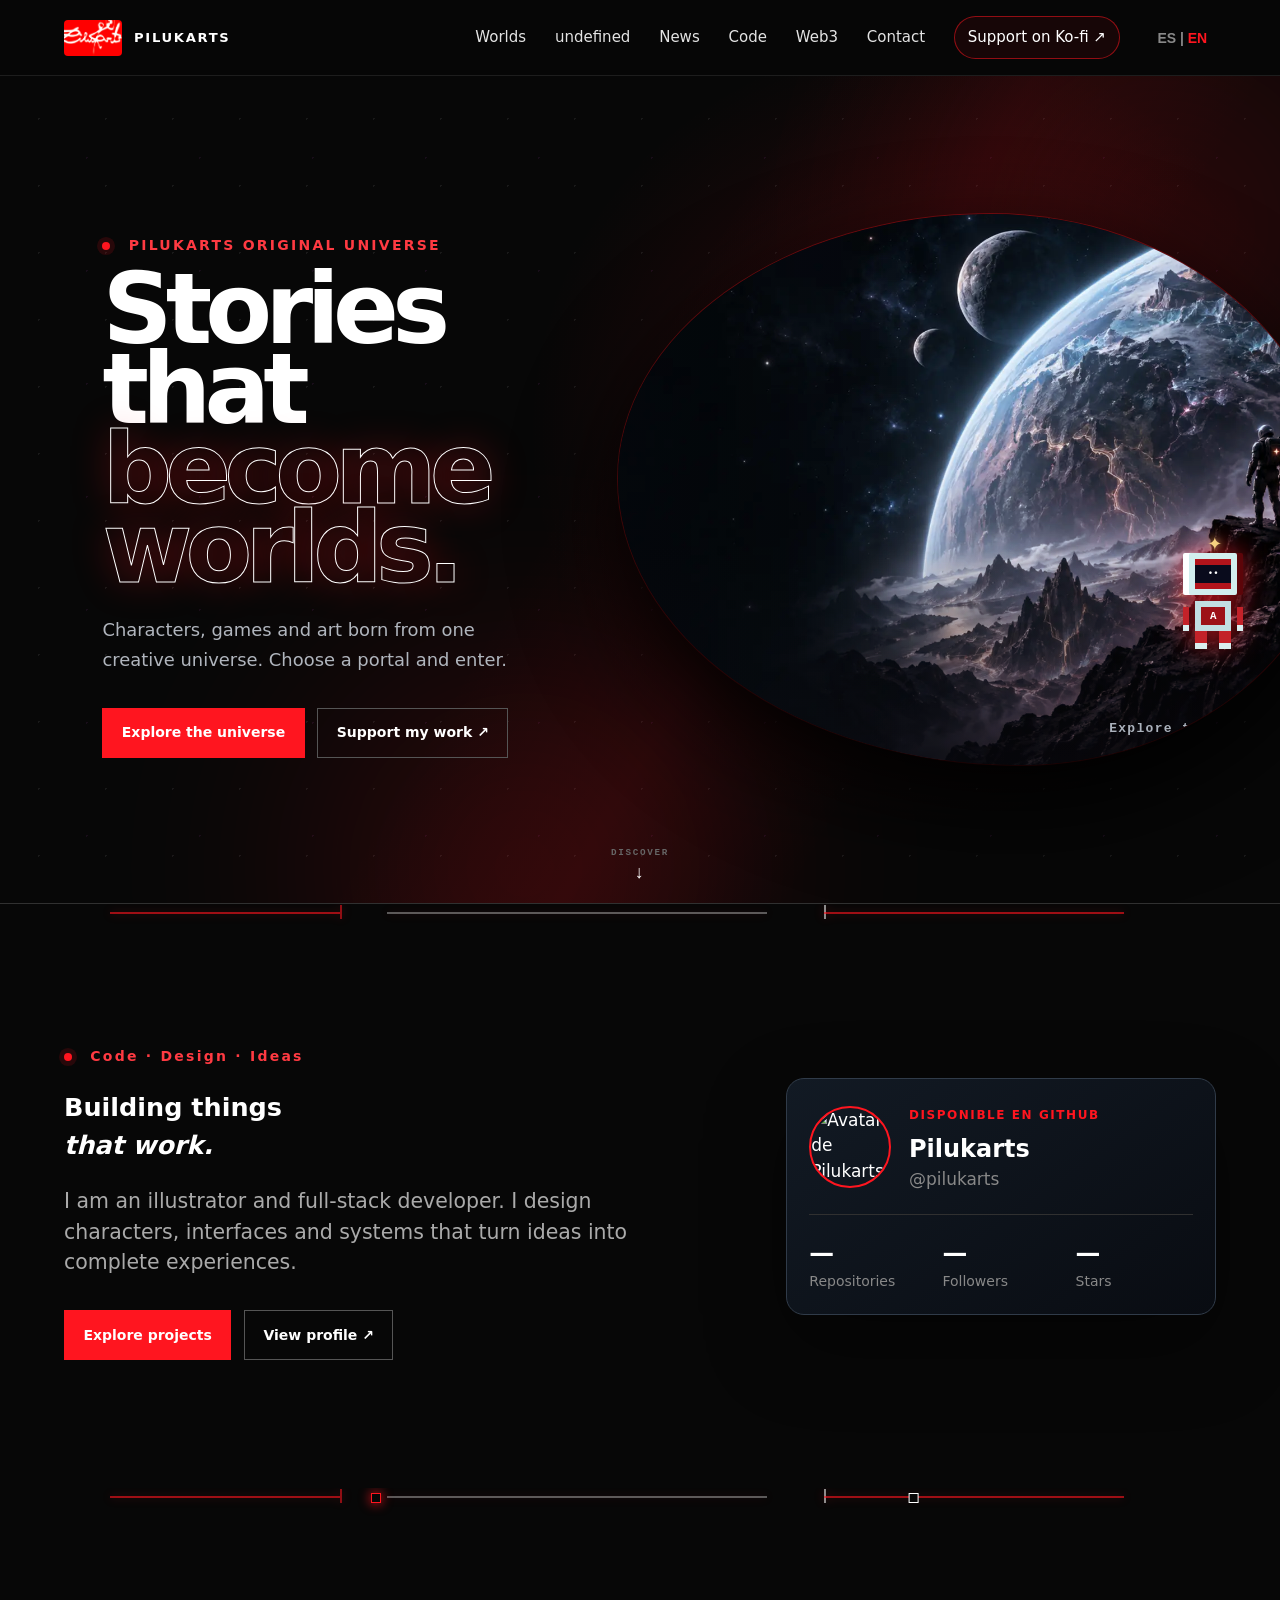
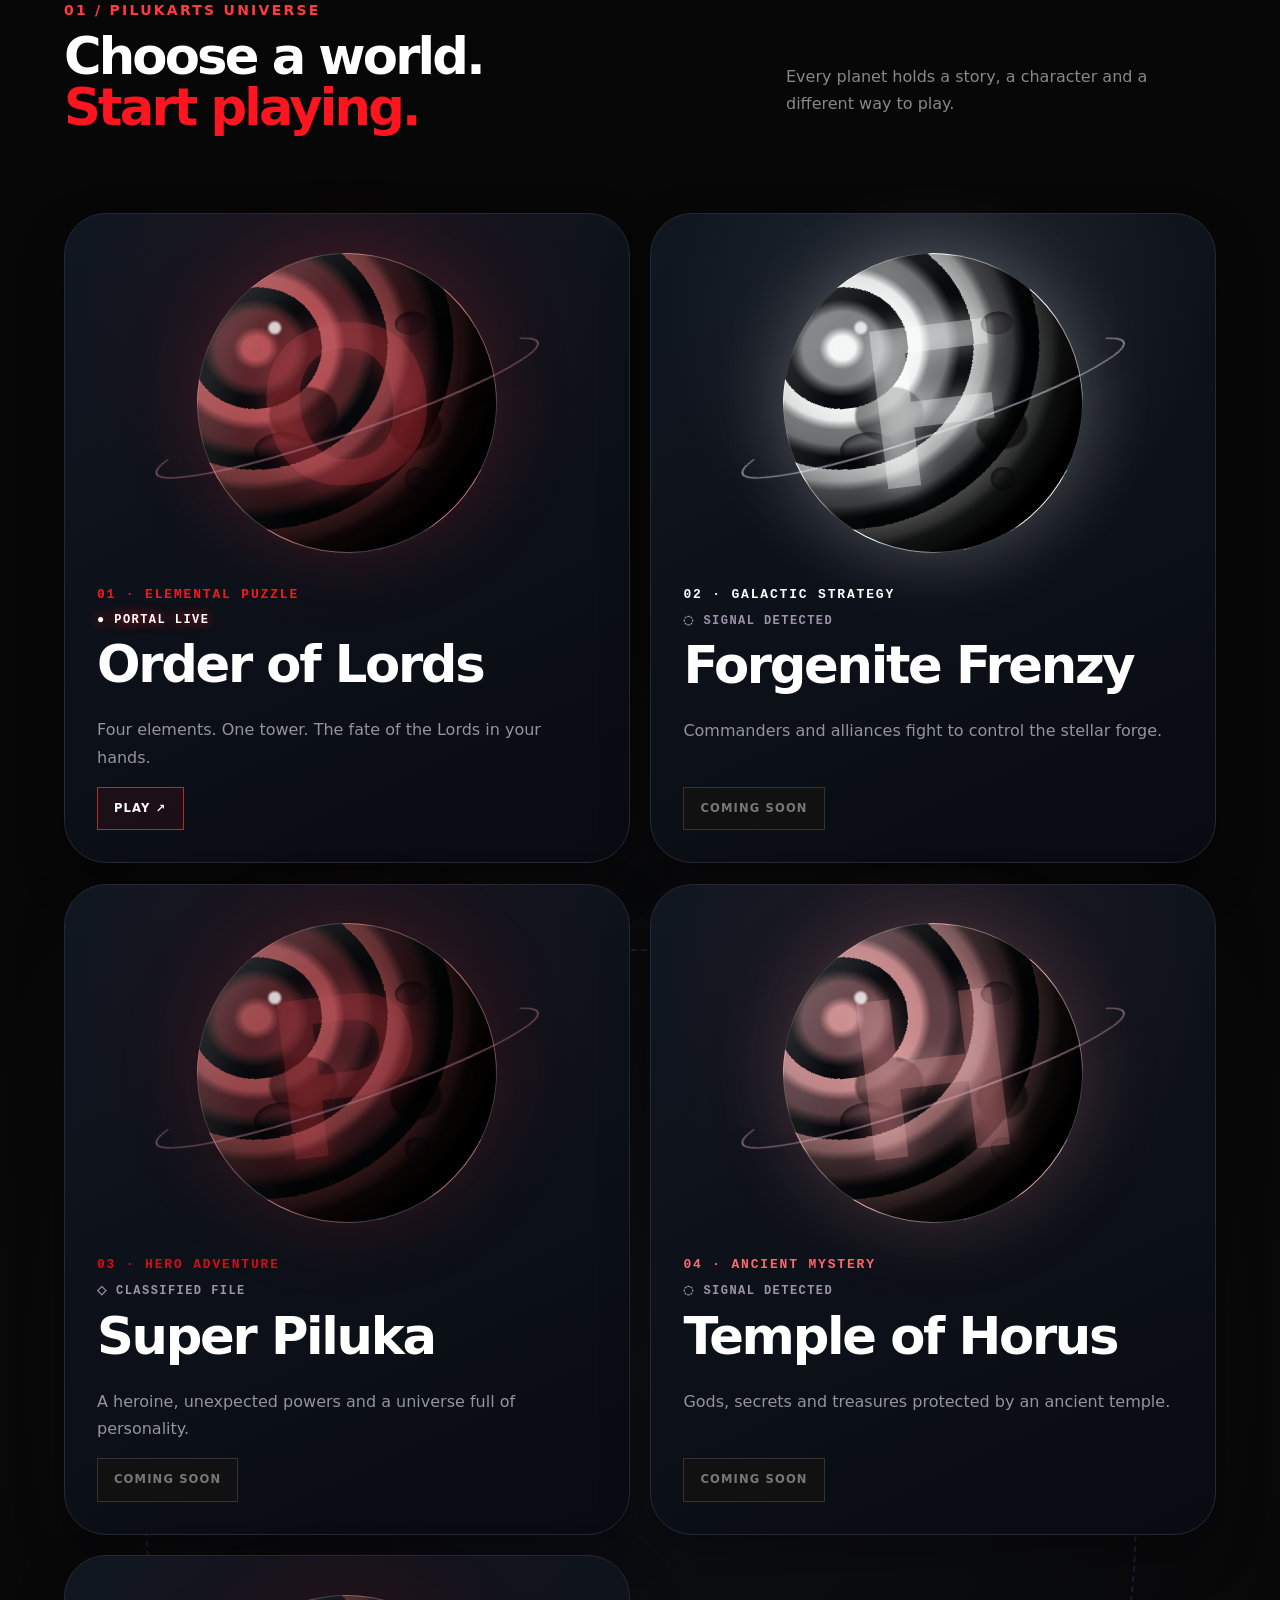
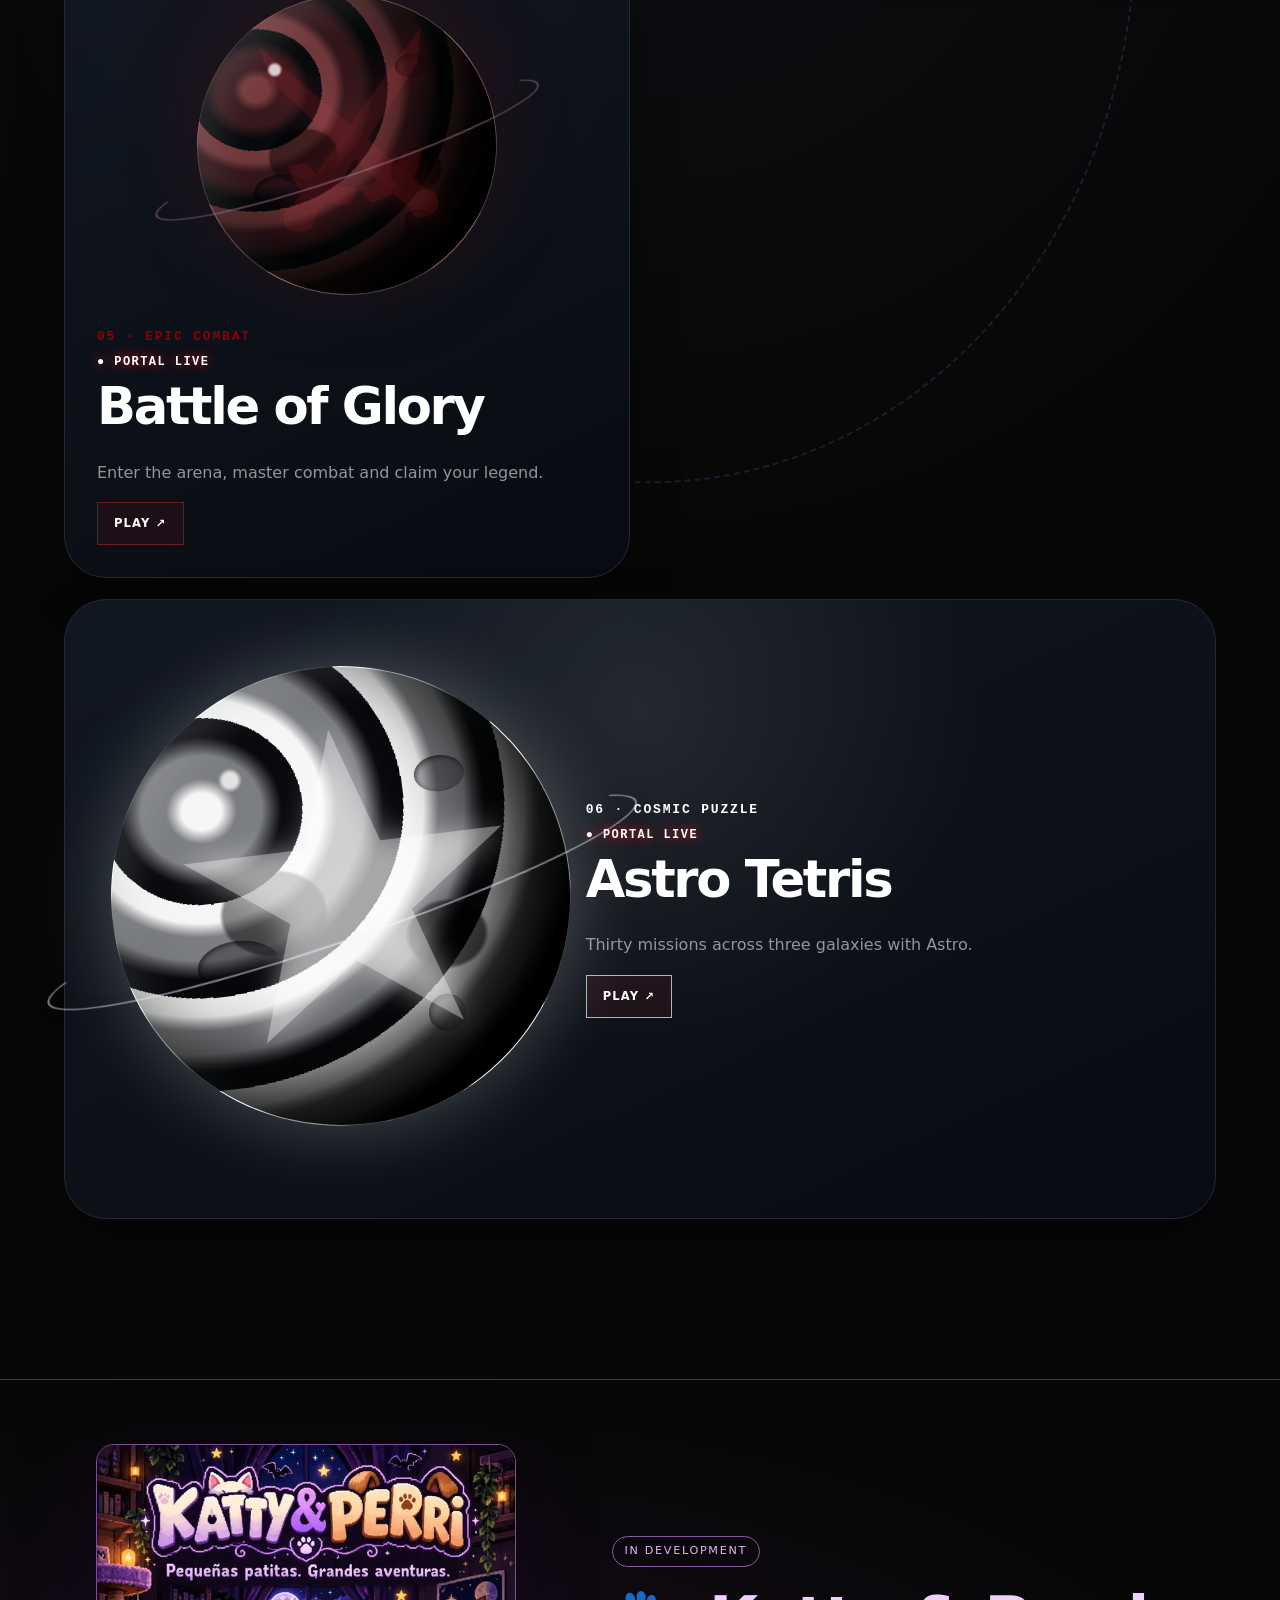
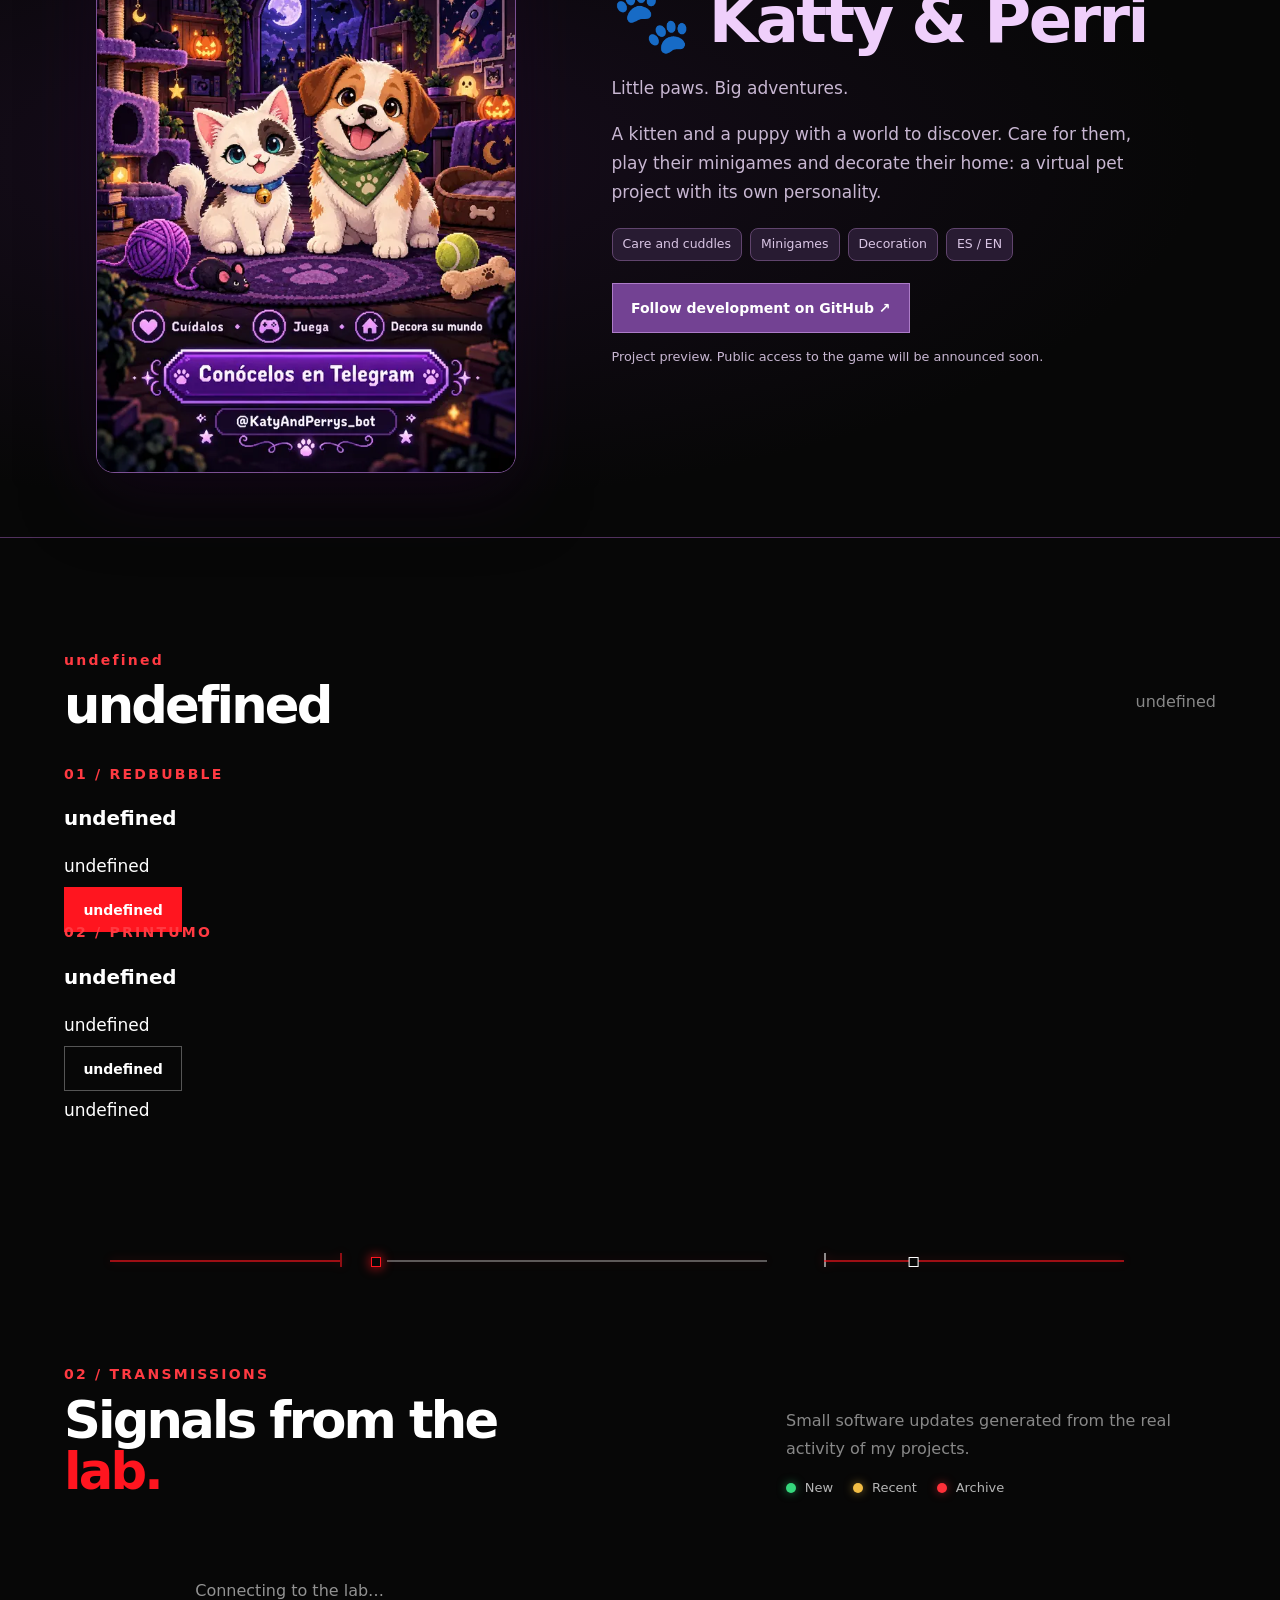
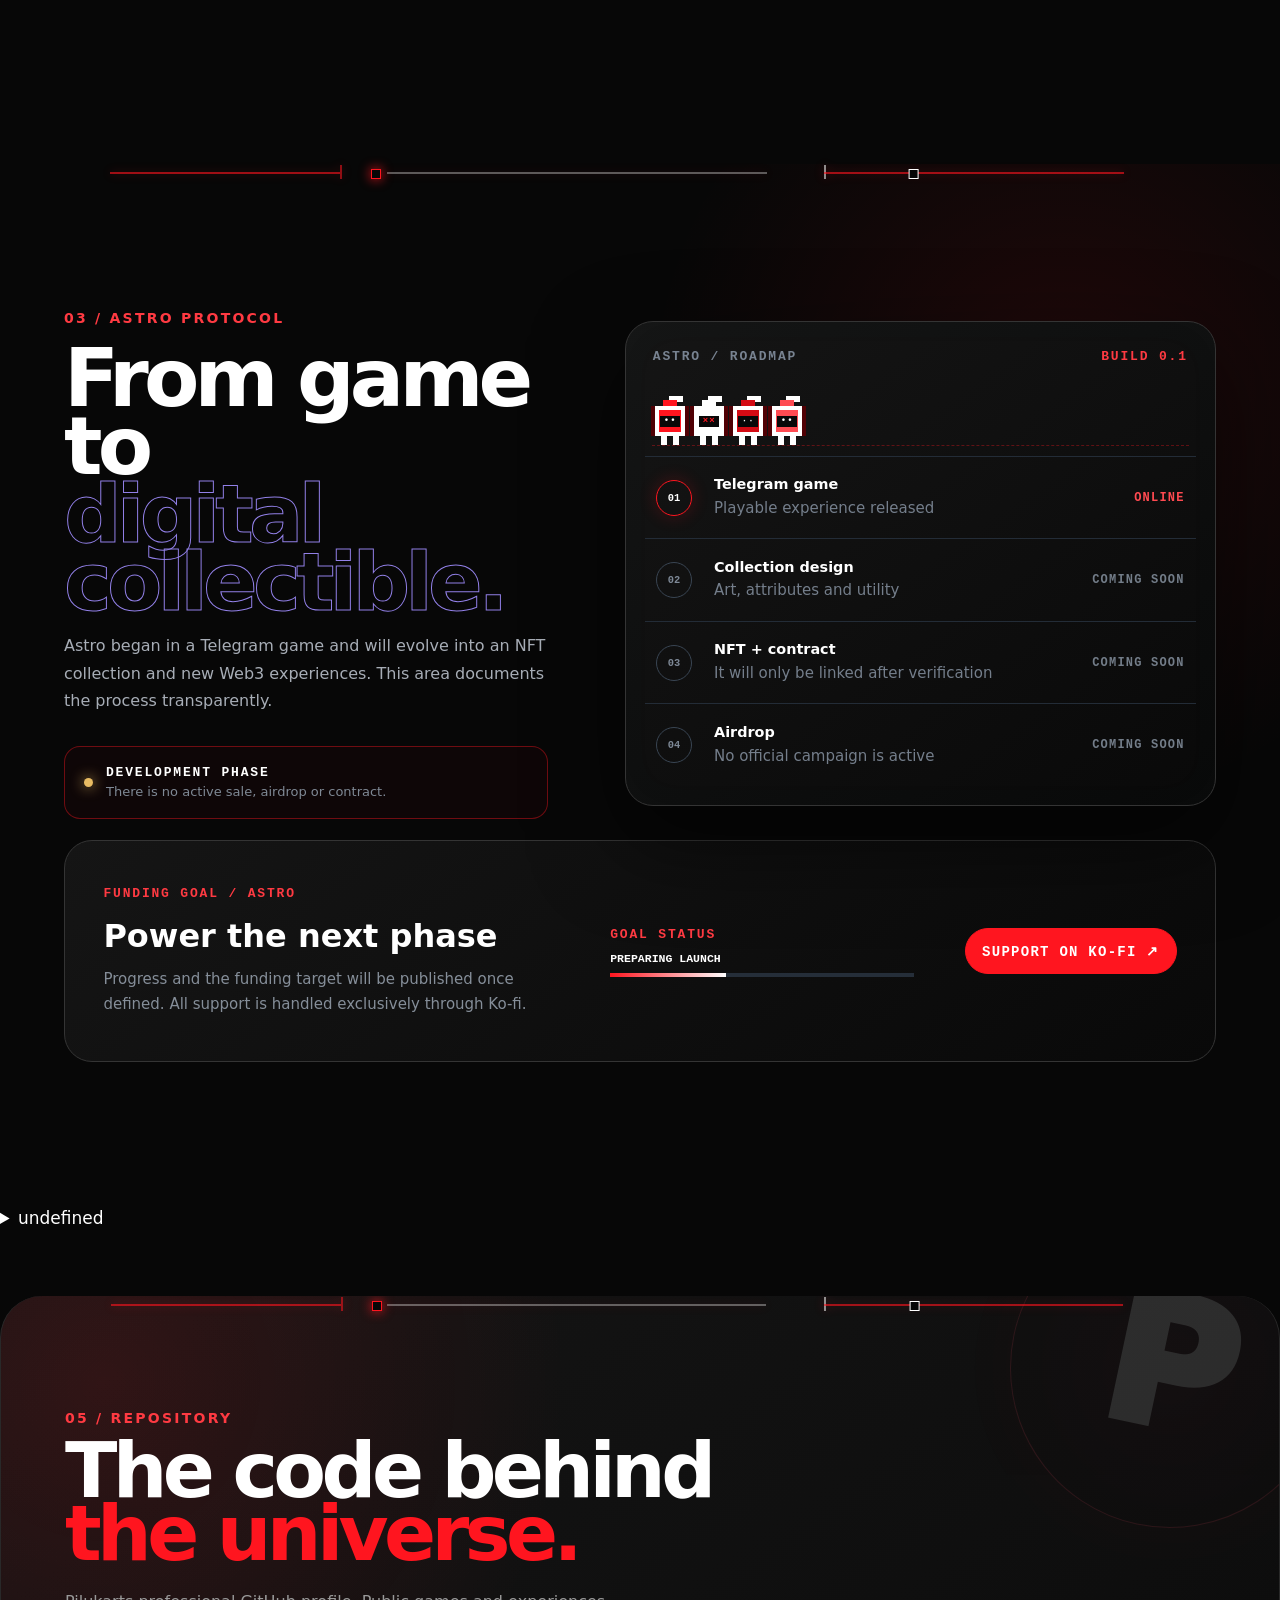
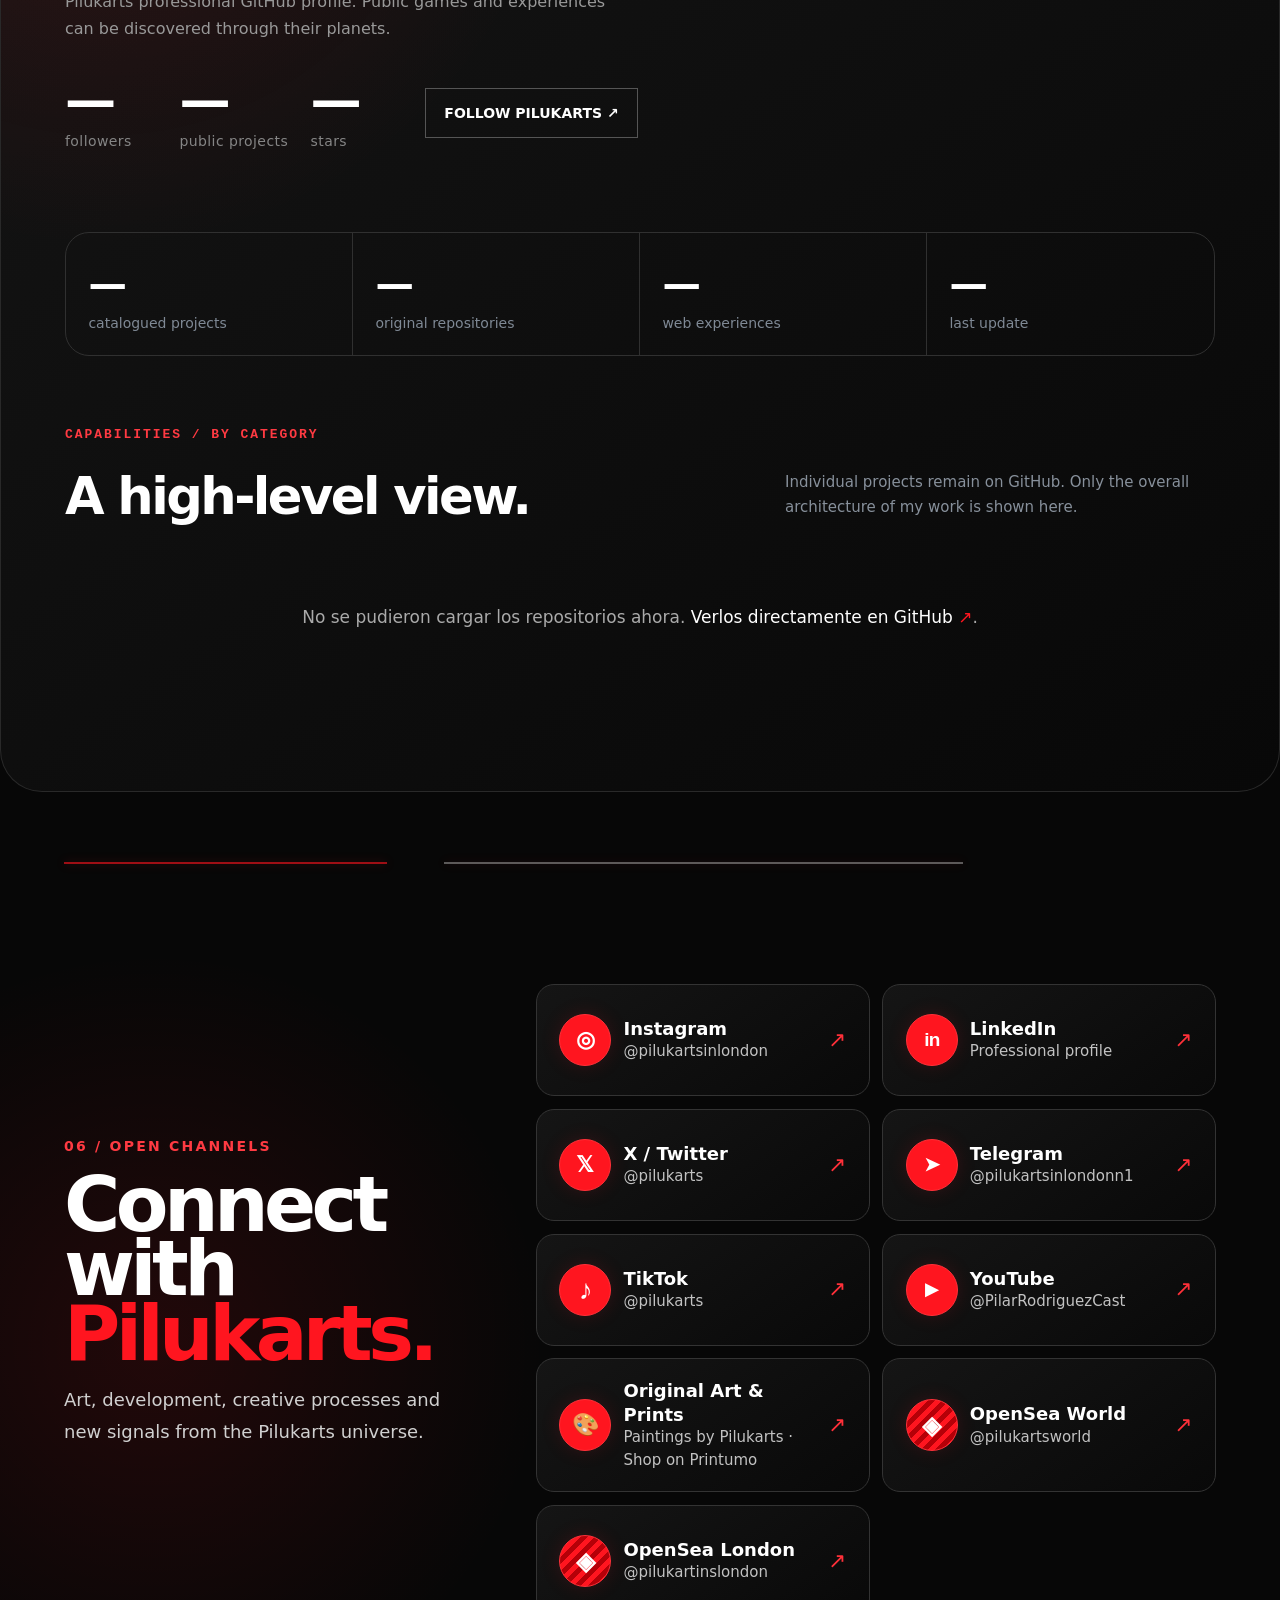
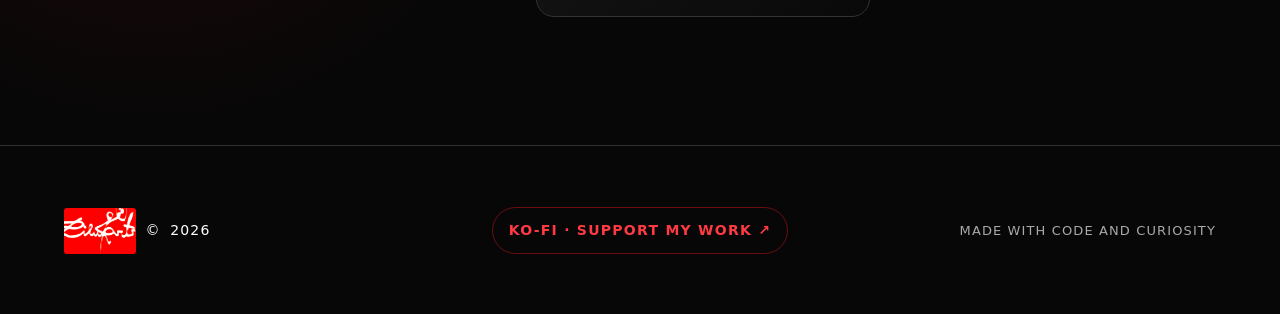
==== commit a159865d: "Improve portfolio shops, navigation and bilingual presentation" ====
--- a/index.html
+++ b/index.html
@@ -17,15 +17,12 @@
     <a class="brand" href="#inicio" aria-label="Pilukarts, inicio"><img src="assets/pilukarts-logo.png" alt="" /><b>PILUKARTS</b></a>
     <nav aria-label="Navegación principal">
       <a href="#portales" data-i18n="navWorlds">Mundos</a>
-      <a href="https://pilukarts.github.io/BattleofGlory/" class="nav-game" target="_blank" rel="noreferrer">⚔ Battle of Glory</a>
-      <a href="https://printumo.com/shop/pilukarts-in-the-world" class="nav-game" target="_blank" rel="noreferrer">🎨 Comprar mis cuadros</a>
-      <a href="https://www.redbubble.com/es/people/pilukarts/shop" class="nav-game" target="_blank" rel="noreferrer">🛍 Tienda Pilukarts</a>
+      <a href="#tienda" data-i18n="navShop">Tienda</a>
       <a href="#noticias">Noticias</a>
       <a href="#proyectos">Código</a>
       <a href="#web3">Web3</a>
       <a href="#contacto">Contacto</a>
       <a class="kofi-nav" href="https://ko-fi.com/mariadelpilarrodriguezcastillejo" target="_blank" rel="noreferrer">Apoyar en Ko-fi ↗</a>
-      <a href="#estadisticas" data-i18n="navStats">Estadísticas</a>
       <button class="lang-toggle" id="lang-toggle" type="button" aria-label="Cambiar idioma">ES | <b>EN</b></button>
 
     </nav>
@@ -52,7 +49,7 @@
     <section class="hero creator-section" id="creadora">
       <div class="hero-copy">
         <p class="eyebrow"><span class="pulse"></span> <span data-i18n="eyebrow">Código · Diseño · Ideas</span></p>
-        <h1 data-i18n="hero">Arte con lógica.<br /><em>Código con alma.</em></h1>
+        <h2 class="creator-title" data-i18n="hero">Arte con lógica.<br /><em>Código con alma.</em></h2>
         <p class="intro" id="bio" data-fallback="bio">Soy ilustradora y full stack developer. Diseño personajes, interfaces y sistemas que convierten ideas en experiencias completas.</p>
         <div class="hero-actions">
           <a class="button button-primary" href="#proyectos" data-i18n="explore">Explorar proyectos</a>
@@ -128,6 +125,28 @@
       </div>
     </section>
 
+    <section class="shop-section section" id="tienda" aria-labelledby="shop-heading">
+      <div class="section-heading">
+        <div><p class="section-number" data-i18n="shopLabel">ARTE / TIENDA PILUKARTS</p><h2 id="shop-heading" data-i18n="shopTitle">Del universo digital<br><em>a tu día a día.</em></h2></div>
+        <p class="section-intro" data-i18n="shopIntro">Ilustraciones y personajes que también puedes llevar contigo o disfrutar en casa.</p>
+      </div>
+      <div class="shop-options">
+        <article class="shop-option">
+          <p class="section-number">01 / REDBUBBLE</p>
+          <h3 data-i18n="merchTitle">Lleva mi arte contigo.</h3>
+          <p data-i18n="merchCopy">Explora los diseños de Super Piluka, Pilukarts y mis ilustraciones en ropa, pegatinas y accesorios.</p>
+          <a class="button button-primary" href="https://www.redbubble.com/es/people/pilukarts/shop" target="_blank" rel="noopener noreferrer" data-i18n="merchLink">Ver merchandising en Redbubble ↗</a>
+        </article>
+        <article class="shop-option">
+          <p class="section-number">02 / PRINTUMO</p>
+          <h3 data-i18n="printsTitle">Un espacio para el arte.</h3>
+          <p data-i18n="printsCopy">Descubre mi tienda de cuadros e impresiones para dar un lugar a Pilukarts en tu hogar.</p>
+          <a class="button button-ghost" href="https://printumo.com/shop/pilukarts-in-the-world" target="_blank" rel="noopener noreferrer" data-i18n="printsLink">Ver cuadros en Printumo ↗</a>
+        </article>
+      </div>
+      <p class="shop-note" data-i18n="shopNote">La compra se realiza en cada tienda, donde puedes consultar precios, formatos y condiciones de envío.</p>
+    </section>
+
     <section class="newsroom section" id="noticias">
       <div class="section-heading"><div><p class="section-number">02 / TRANSMISIONES</p><h2>Señales del<br><em>laboratorio.</em></h2></div><div><p class="section-intro">Pequeñas noticias de software generadas a partir de la actividad real de mis proyectos.</p><div class="signal-legend"><span class="fresh"></span>Nuevo <span class="recent"></span>Reciente <span class="archive"></span>Archivo</div></div></div>
       <div class="news-grid dev-signals" id="dev-signals"><p class="message">Conectando con el laboratorio…</p></div>
@@ -167,6 +186,7 @@
       </div>
     </section>
 
+    <details class="future-plans"><summary data-i18n="futurePlans">Explorar los planes de coleccionables y eventos</summary>
     <section class="drops section" id="airdrops">
       <div class="drop-orbit" aria-hidden="true"><span>★</span><i></i><i></i><i></i></div>
       <div class="drop-copy"><p class="section-number">03 / RECOMPENSAS CÓSMICAS</p><h2 data-i18n="dropsTitle">Airdrops y<br><em>eventos.</em></h2><p>Recompensas digitales, cosméticos de Astro y premios de temporada. La primera misión se anunciará aquí.</p><div class="status-pill"><span></span> PRÓXIMAMENTE · SIN AIRDROP ACTIVO</div><small>No conectes una cartera ni envíes fondos: actualmente no existe ninguna campaña oficial activa.</small></div>
@@ -180,6 +200,8 @@
         <article class="nft-card nft-astro"><div class="nft-art">★<span>◈</span></div><small>COSMIC COLLECTION</small><h3>Astro Genesis</h3><span class="nft-state">PRÓXIMAMENTE</span></article>
       </div>
     </section>
+
+    </details>
 
     <section class="repository-gateway section" id="proyectos">
       <div class="repo-gateway-symbol" aria-hidden="true">P</div>
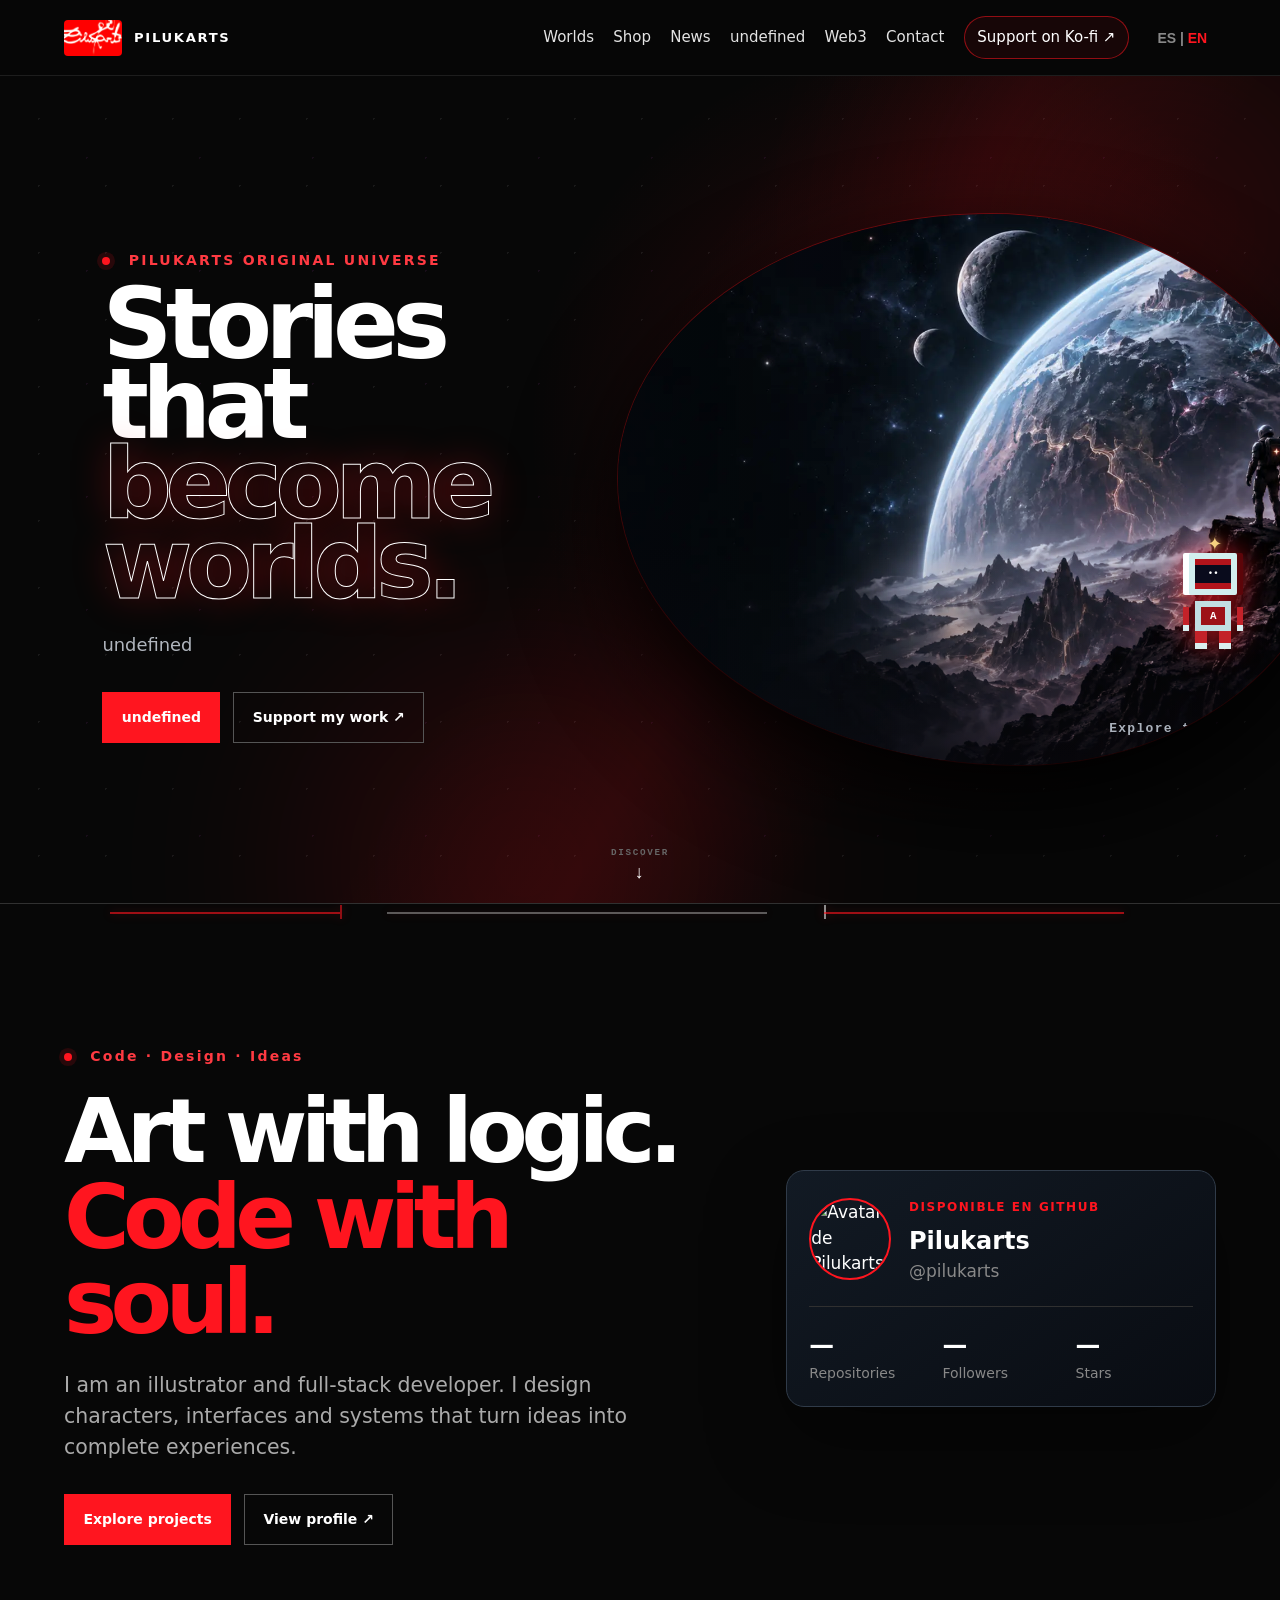
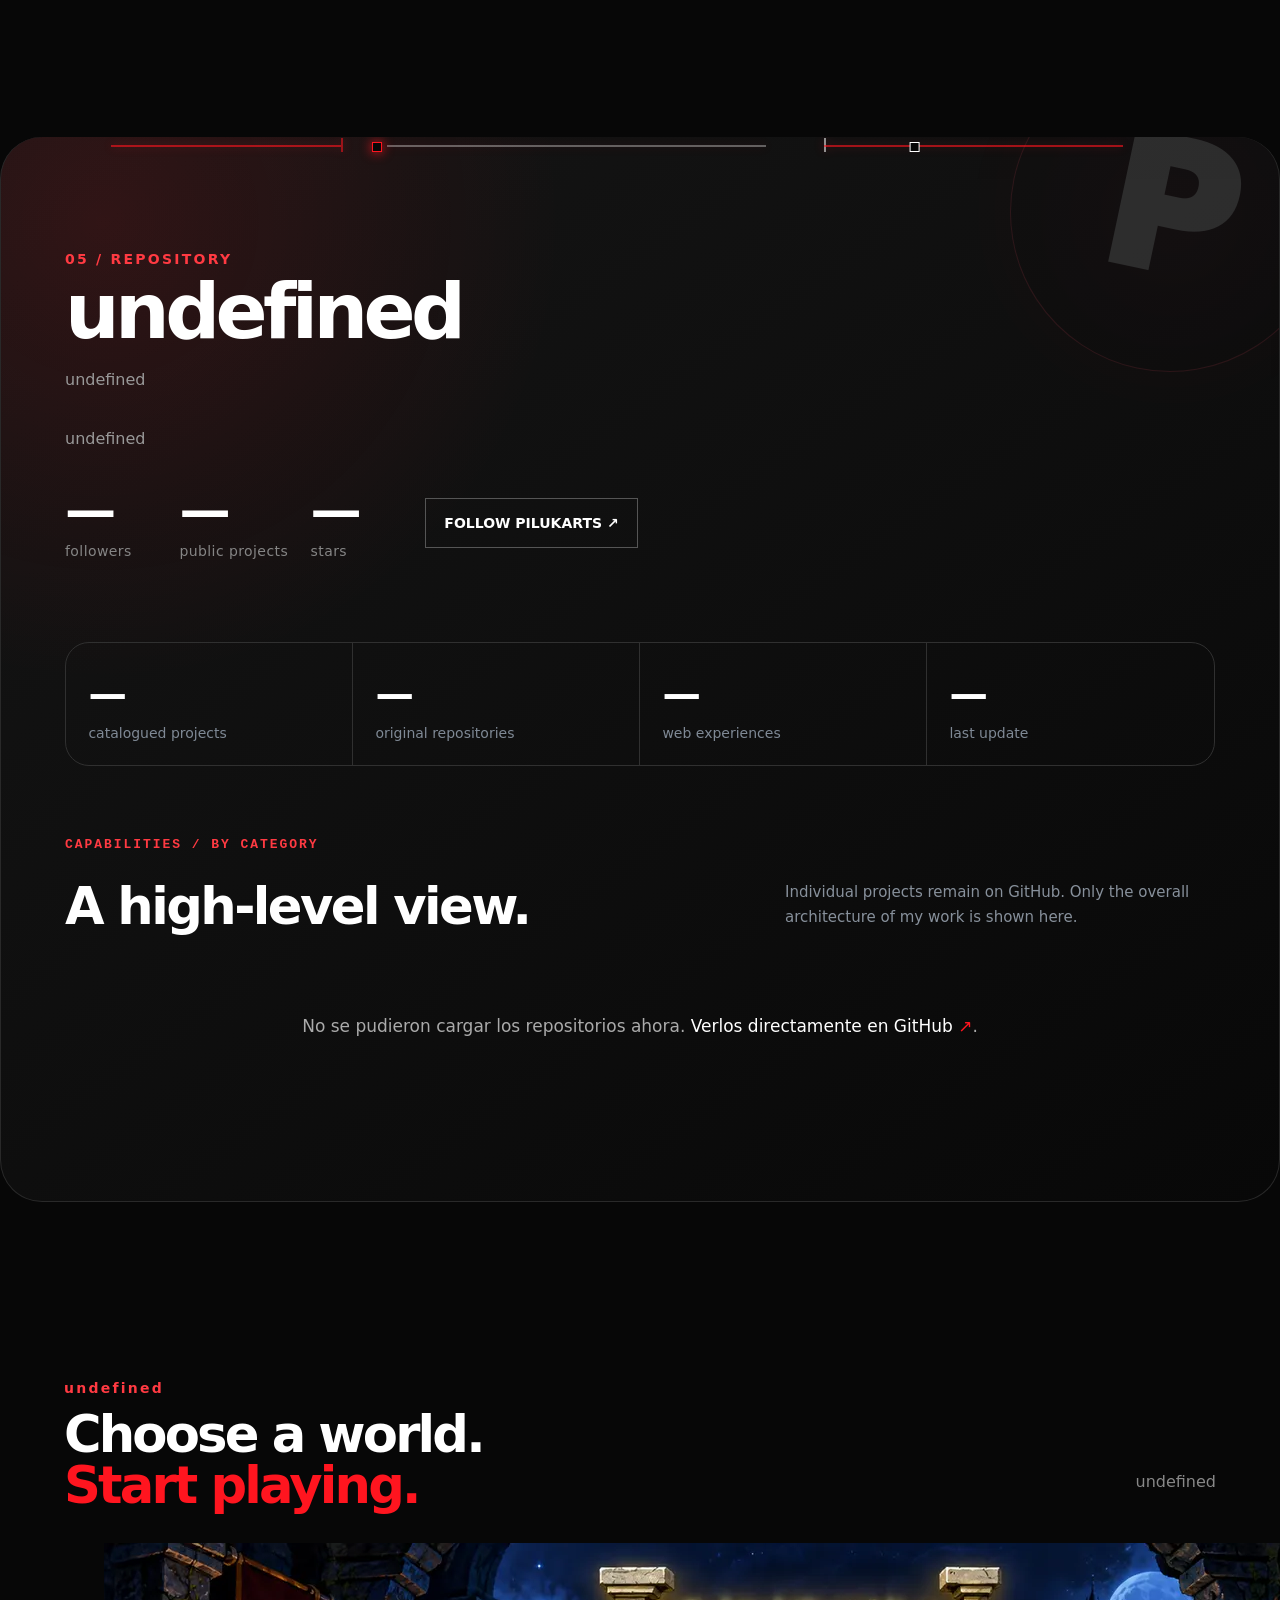
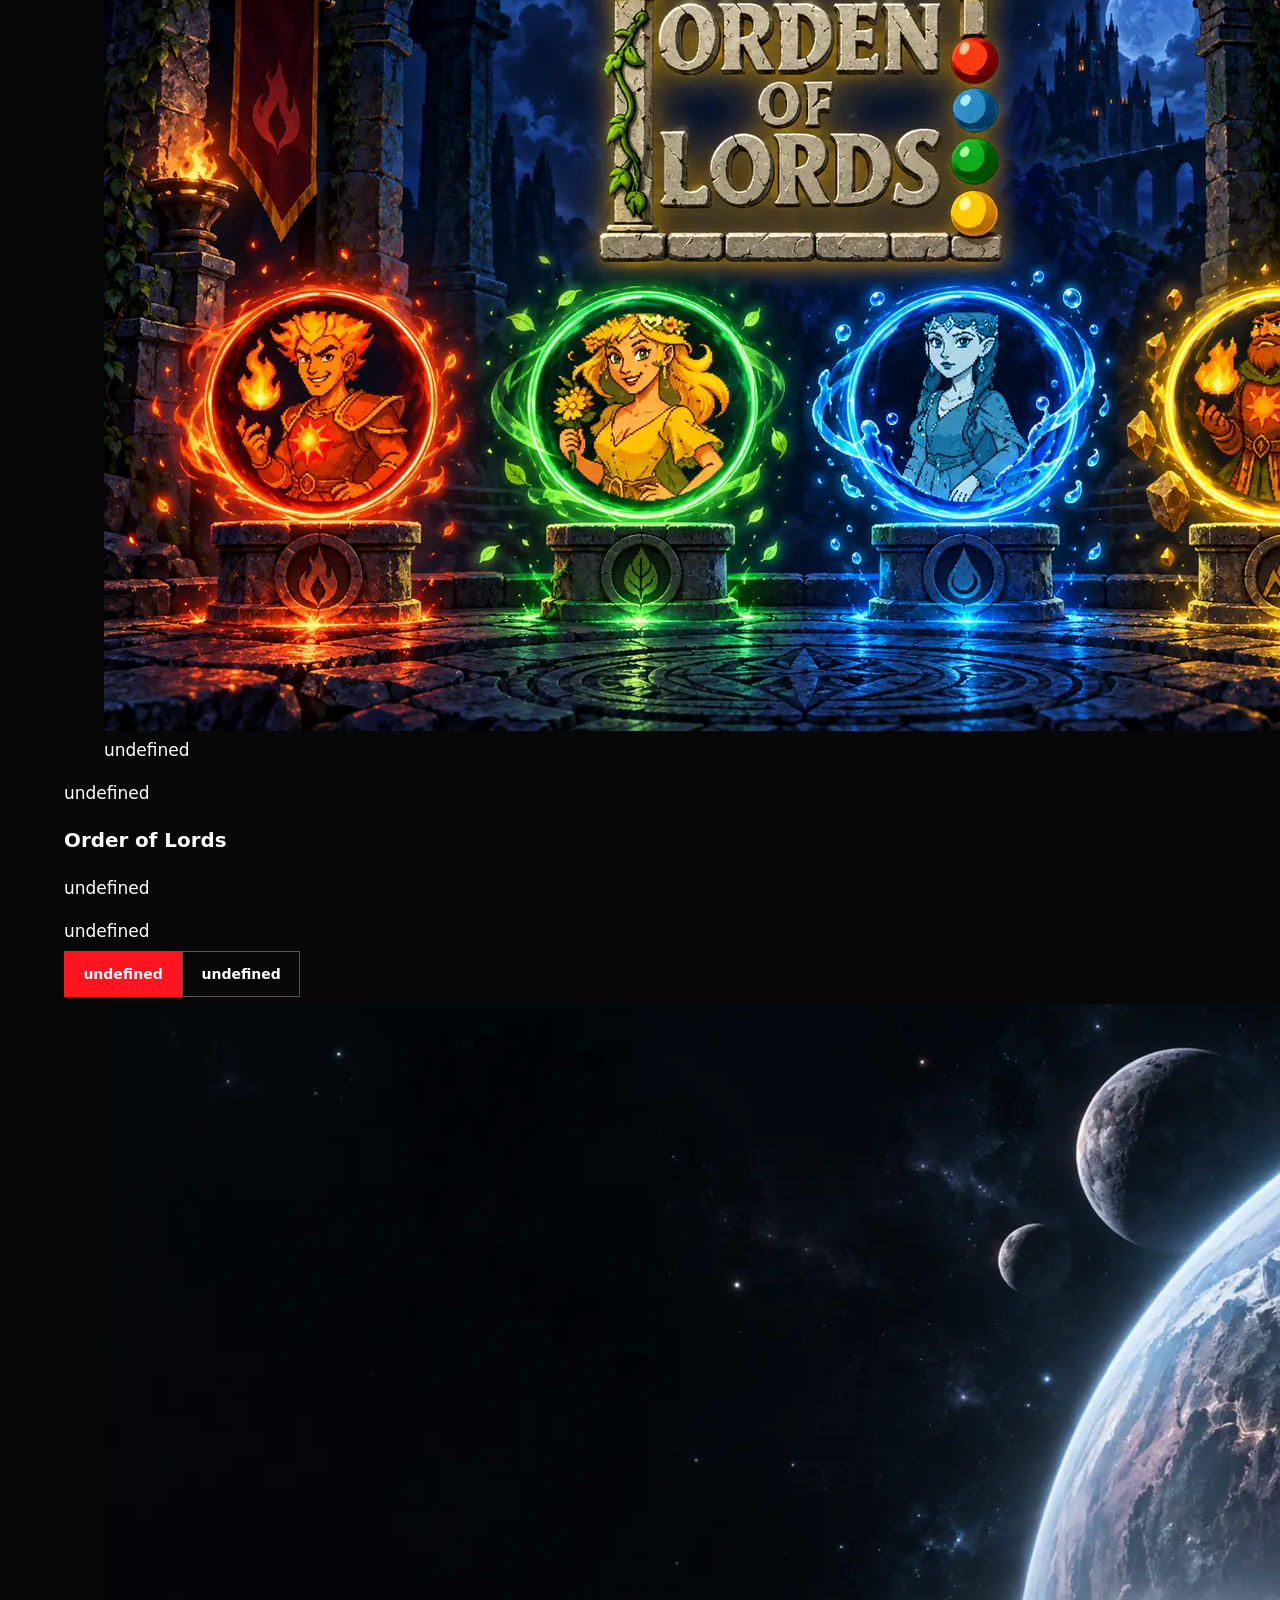
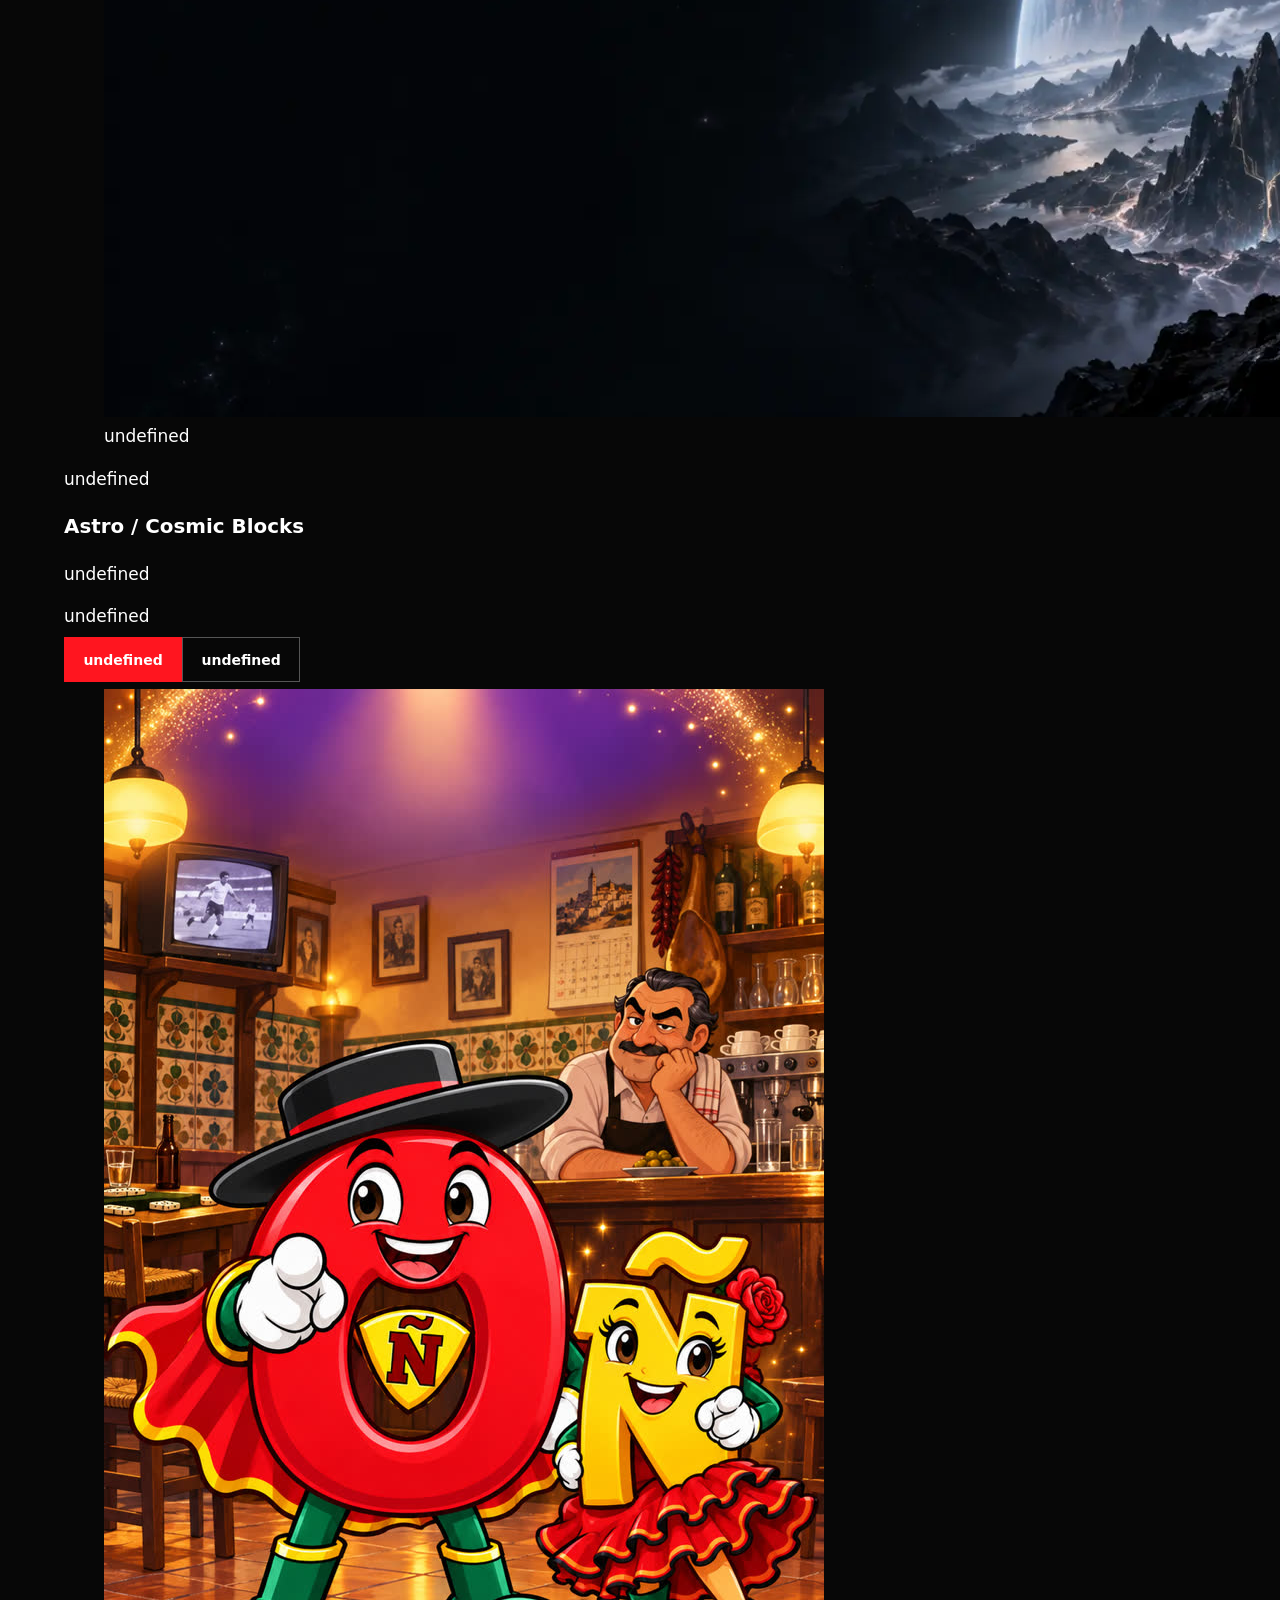
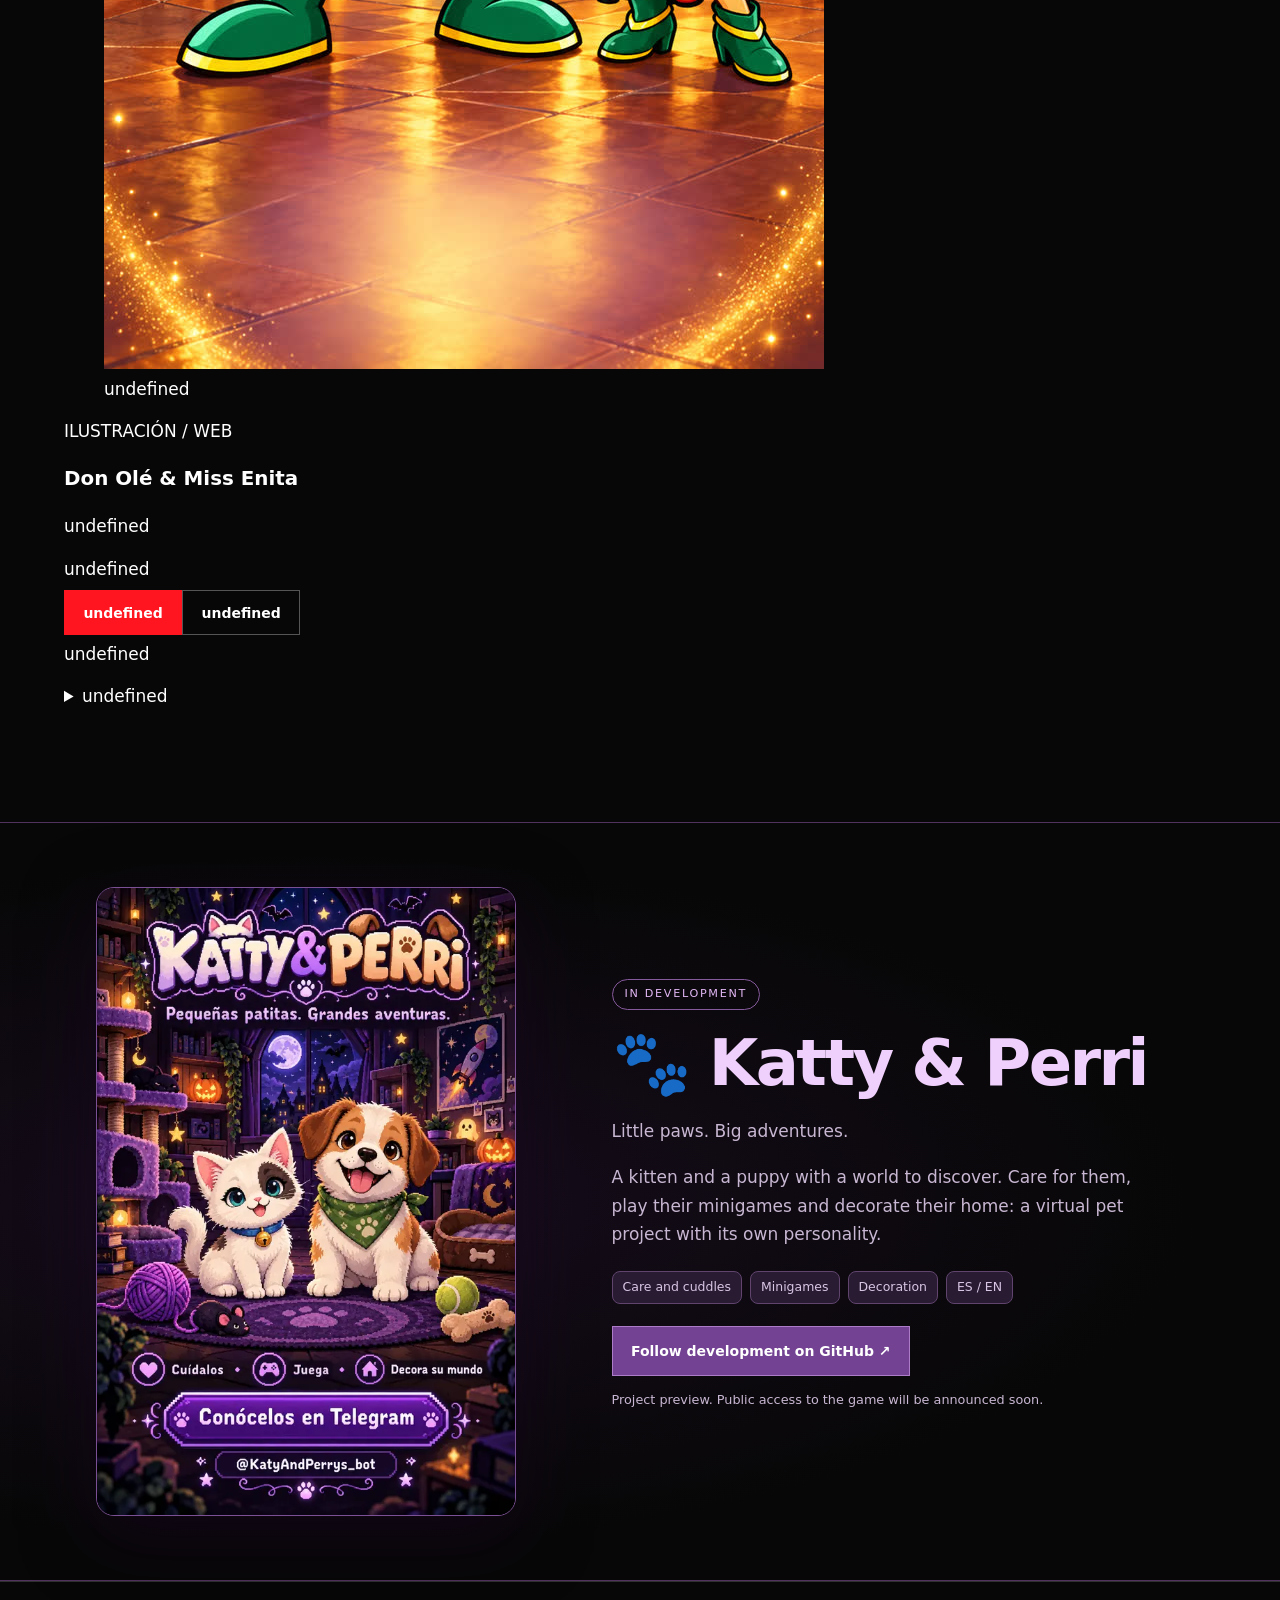
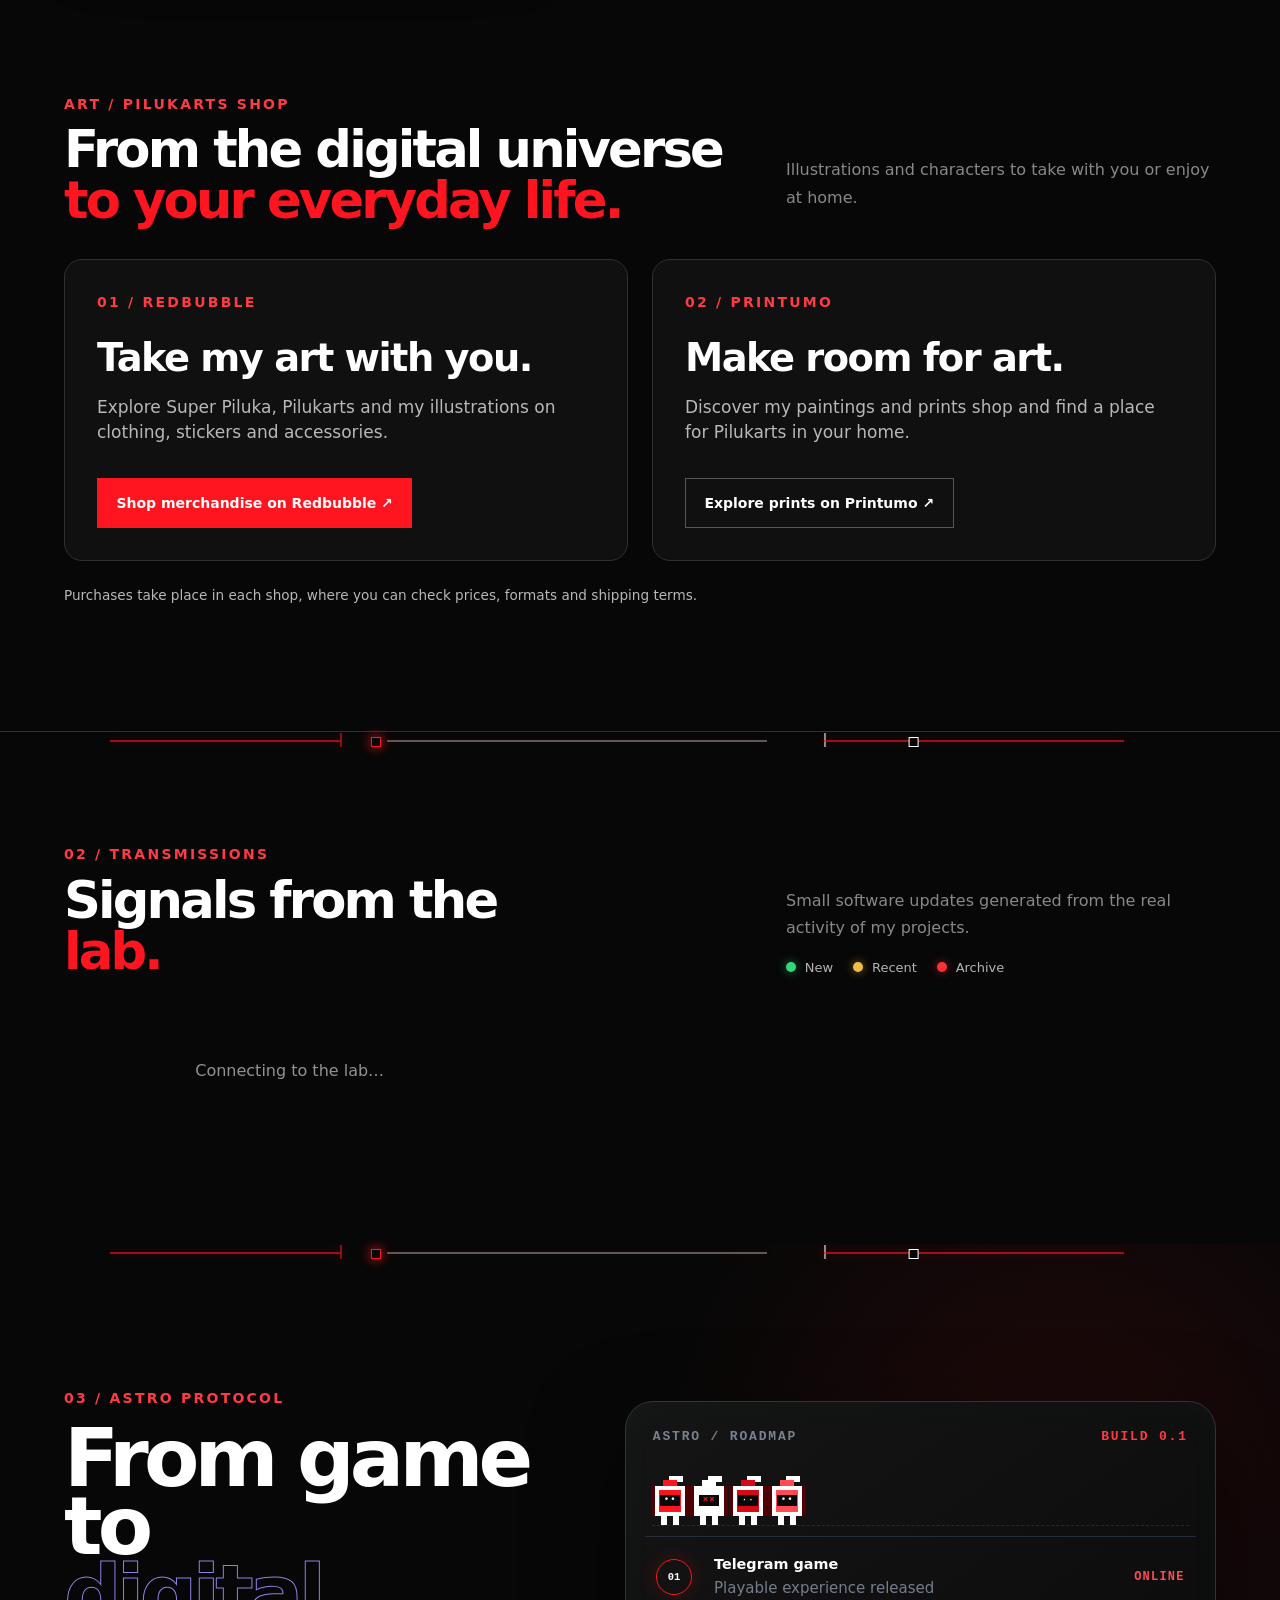
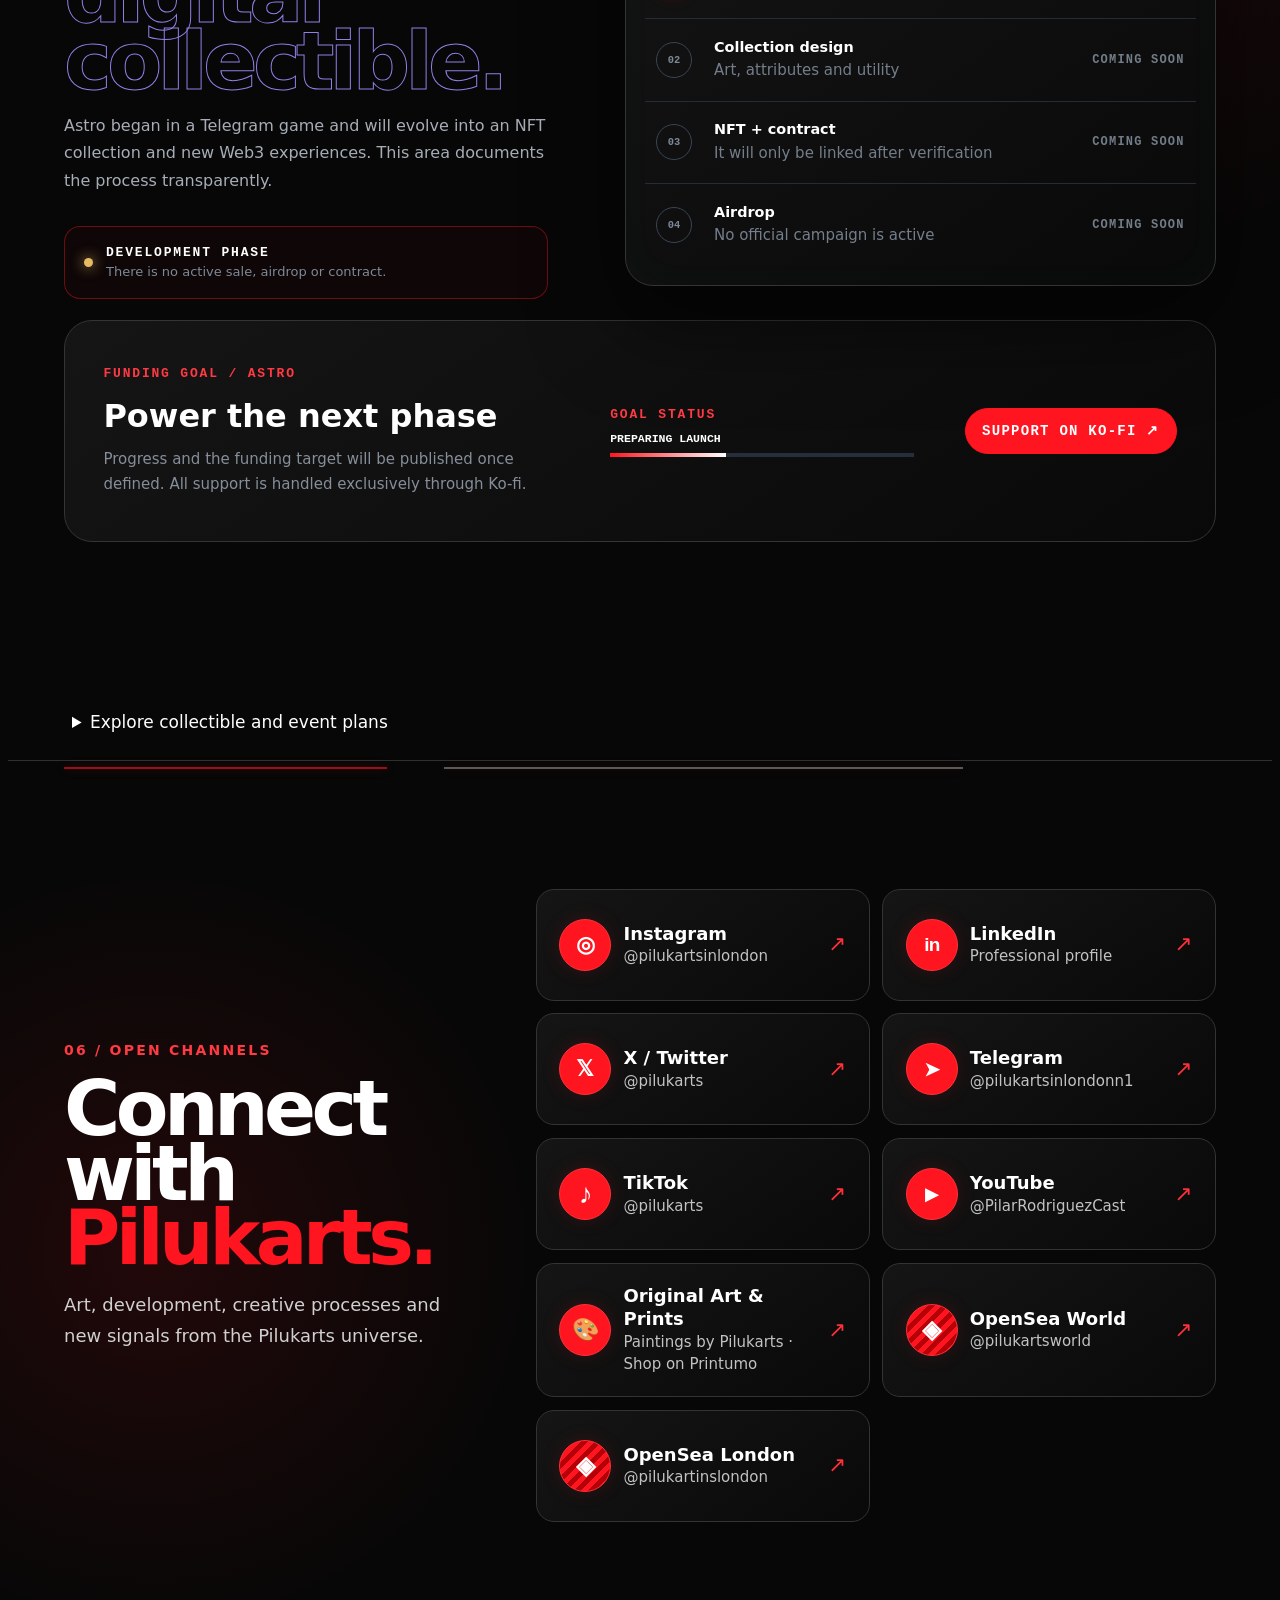
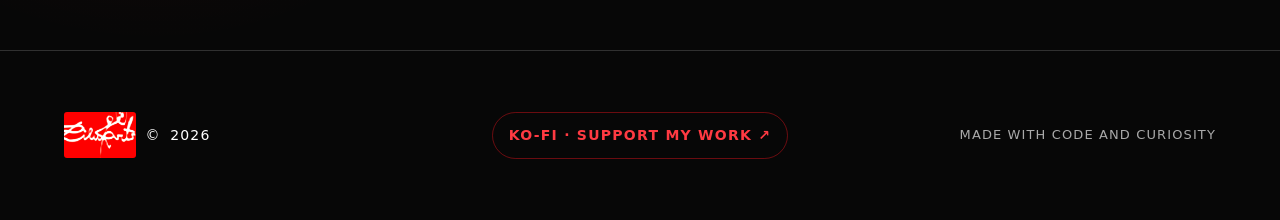
==== commit 61077e65: "Focus portfolio on skills and illustrated projects" ====
--- a/index.html
+++ b/index.html
@@ -16,10 +16,10 @@
   <header class="topbar">
     <a class="brand" href="#inicio" aria-label="Pilukarts, inicio"><img src="assets/pilukarts-logo.png" alt="" /><b>PILUKARTS</b></a>
     <nav aria-label="Navegación principal">
-      <a href="#portales" data-i18n="navWorlds">Mundos</a>
+      <a href="#portales" data-i18n="navWorlds">Proyectos</a>
       <a href="#tienda" data-i18n="navShop">Tienda</a>
       <a href="#noticias">Noticias</a>
-      <a href="#proyectos">Código</a>
+      <a href="#proyectos" data-i18n="navSkills">Habilidades</a>
       <a href="#web3">Web3</a>
       <a href="#contacto">Contacto</a>
       <a class="kofi-nav" href="https://ko-fi.com/mariadelpilarrodriguezcastillejo" target="_blank" rel="noreferrer">Apoyar en Ko-fi ↗</a>
@@ -33,9 +33,9 @@
       <div class="cosmic-glow glow-one"></div><div class="cosmic-glow glow-two"></div>
       <div class="universe-copy">
         <p class="eyebrow"><span class="pulse"></span> PILUKARTS ORIGINAL UNIVERSE</p>
-        <h1 data-i18n="cinematicTitle">Historias que<br><em>se convierten en mundos.</em></h1>
-        <p>Personajes, juegos y arte nacidos de un mismo universo creativo. Elige un portal y entra.</p>
-        <div class="hero-actions"><a class="button button-primary" href="#portales">Explorar el universo</a><a class="button button-ghost" href="https://ko-fi.com/mariadelpilarrodriguezcastillejo" target="_blank" rel="noreferrer">Apoyar mi trabajo ↗</a></div>
+        <h1 data-i18n="cinematicTitle">Ilustración, diseño<br><em>y código con identidad.</em></h1>
+        <p data-i18n="portfolioIntro">Soy Pilukarts. Creo personajes, interfaces y experiencias interactivas que unen arte y desarrollo.</p>
+        <div class="hero-actions"><a class="button button-primary" href="#portales" data-i18n="browseWork">Explorar mis proyectos</a><a class="button button-ghost" href="https://ko-fi.com/mariadelpilarrodriguezcastillejo" target="_blank" rel="noreferrer">Apoyar mi trabajo ↗</a></div>
       </div>
       <a class="hero-planet-art" href="tetris-astro/" aria-label="Explorar Astro Cosmic Blocks">
         <img src="assets/pilukarts-astro-planet.webp" alt="Astro observa un planeta mineral atravesado por señales luminosas">
@@ -52,7 +52,7 @@
         <h2 class="creator-title" data-i18n="hero">Arte con lógica.<br /><em>Código con alma.</em></h2>
         <p class="intro" id="bio" data-fallback="bio">Soy ilustradora y full stack developer. Diseño personajes, interfaces y sistemas que convierten ideas en experiencias completas.</p>
         <div class="hero-actions">
-          <a class="button button-primary" href="#proyectos" data-i18n="explore">Explorar proyectos</a>
+          <a class="button button-primary" href="#portales" data-i18n="explore">Explorar proyectos</a>
           <a class="button button-ghost" href="https://github.com/pilukarts" target="_blank" rel="noreferrer" data-i18n="profile">Ver perfil ↗</a>
         </div>
       </div>
@@ -69,38 +69,45 @@
       </aside>
     </section>
 
-    <section class="planet-worlds section" id="portales">
-      <div class="section-heading planet-heading">
-        <div><p class="section-number">01 / UNIVERSO PILUKARTS</p><h2 data-i18n="planetTitle">Elige un mundo.<br><em>Empieza a jugar.</em></h2></div>
-        <p class="section-intro">Cada planeta guarda una historia, un personaje y una forma distinta de jugar.</p>
-      </div>
-      <div class="planet-map" id="world-slider">
-        <div class="universe-path" aria-hidden="true"></div>
-        <article class="world-planet planet-lords reveal-world">
-          <div class="planet-visual"><span>O</span><i></i><i></i><i></i></div>
-          <div class="planet-info"><small>01 · ELEMENTAL PUZZLE</small><span class="planet-status status-live" data-i18n="portalLive">● PORTAL ACTIVO</span><h3>Order of Lords</h3><p>Cuatro elementos. Una torre. El destino de los Lords en tus manos.</p><a href="OrdenOFlordsThePuzzleGame/">JUGAR ↗</a></div>
-        </article>
-        <article class="world-planet planet-forge reveal-world">
-          <div class="planet-visual"><span>F</span><i></i><i></i><i></i></div>
-          <div class="planet-info"><small>02 · GALACTIC STRATEGY</small><span class="planet-status" data-i18n="signalDetected">◌ SEÑAL DETECTADA</span><h3>Forgenite Frenzy</h3><p>Comandantes y alianzas luchan por controlar la forja estelar.</p><b>PRÓXIMAMENTE</b></div>
-        </article>
-        <article class="world-planet planet-piluka reveal-world">
-          <div class="planet-visual"><span>P</span><i></i><i></i><i></i></div>
-          <div class="planet-info"><small>03 · HERO ADVENTURE</small><span class="planet-status" data-i18n="classified">◇ ARCHIVO CLASIFICADO</span><h3>Super Piluka</h3><p>Una heroína, poderes inesperados y un universo lleno de personalidad.</p><b>PRÓXIMAMENTE</b></div>
-        </article>
-        <article class="world-planet planet-horus reveal-world">
-          <div class="planet-visual"><span>H</span><i></i><i></i><i></i></div>
-          <div class="planet-info"><small>04 · ANCIENT MYSTERY</small><span class="planet-status" data-i18n="signalDetected">◌ SEÑAL DETECTADA</span><h3>Temple of Horus</h3><p>Dioses, secretos y tesoros protegidos por un templo antiguo.</p><b>PRÓXIMAMENTE</b></div>
-        </article>
-        <article class="world-planet planet-glory reveal-world">
-          <div class="planet-visual"><span>⚔</span><i></i><i></i><i></i></div>
-          <div class="planet-info"><small>05 · EPIC COMBAT</small><span class="planet-status status-live" data-i18n="portalLive">● PORTAL ACTIVO</span><h3>Battle of Glory</h3><p>Entra en la arena, domina el combate y conquista tu leyenda.</p><a href="BattleofGlory/">JUGAR ↗</a></div>
-        </article>
-        <article class="world-planet planet-astro reveal-world">
-          <div class="planet-visual"><span>★</span><i></i><i></i><i></i></div>
-          <div class="planet-info"><small>06 · COSMIC PUZZLE</small><span class="planet-status status-live" data-i18n="portalLive">● PORTAL ACTIVO</span><h3>Astro Tetris</h3><p>Treinta misiones a través de tres galaxias junto a Astro.</p><a href="tetris-astro/">JUGAR ↗</a></div>
-        </article>
-      </div>
+    <section class="repository-gateway section" id="proyectos">
+      <div class="repo-gateway-symbol" aria-hidden="true">P</div>
+      <div class="repo-gateway-copy"><p class="section-number">05 / REPOSITORIO</p><h2 data-i18n="skillsHeading">Habilidades en acción</h2><p data-i18n="skillsIntro">Explora los repositorios por tecnología y descubre cómo se conectan el diseño y el desarrollo.</p><p class="skills-overview" data-i18n="visualSkills">Ilustración y personajes · Diseño de interfaces · Desarrollo web · Juegos interactivos</p><div class="github-community"><div class="github-stats"><div><strong id="gateway-followers">—</strong><span data-i18n="followersLabel">seguidores</span></div><div><strong id="gateway-repositories">—</strong><span data-i18n="repositoriesLabel">proyectos públicos</span></div><div><strong id="gateway-stars">—</strong><span data-i18n="starsLabel">estrellas</span></div></div><a class="button button-ghost" href="https://github.com/pilukarts" target="_blank" rel="noreferrer" data-i18n="followGithub">SEGUIR A PILUKARTS ↗</a></div></div>
+      <div class="code-portfolio">
+        <div class="code-stats">
+          <div><strong id="total-projects">—</strong><span>proyectos catalogados</span></div>
+          <div><strong id="original-count">—</strong><span>repositorios originales</span></div>
+          <div><strong id="website-count">—</strong><span>experiencias web</span></div>
+          <div><strong id="last-update">—</strong><span>última actualización</span></div>
+        </div>
+        <div class="category-head">
+          <div><p class="code-label">CAPACIDADES / POR CATEGORÍA</p><h3>Una vista de alto nivel.</h3></div>
+          <p>Los proyectos individuales permanecen en GitHub. Aquí se muestra únicamente la arquitectura general de mi trabajo.</p>
+        </div>
+        <div id="category-grid" class="category-grid" aria-live="polite"></div>
+        <div id="category-results" class="category-results" hidden></div>
+        <p id="message" class="message" hidden></p>
+        <div class="technical-data" hidden><div id="language-chart"></div><div id="repo-grid"></div><div id="filters"></div><input id="search"><strong id="total-projects-legacy"></strong></div>
+      </div>
+    </section>
+
+    <section class="featured-work section" id="portales" aria-labelledby="work-heading">
+      <div class="section-heading"><div><p class="section-number" data-i18n="projectLabel">01 / PROYECTOS DESTACADOS</p><h2 id="work-heading" data-i18n="planetTitle">Ideas que puedes ver.<br><em>Proyectos que puedes explorar.</em></h2></div><p class="section-intro" data-i18n="projectIntro">Arte, diseño y código reunidos en proyectos propios. Cada uno muestra su estado y permite explorar el trabajo detrás.</p></div>
+      <div class="work-list">
+        <article class="work-item work-lords">
+          <figure class="work-art"><img src="assets/orden-of-lords.webp" alt="Arte de Order of Lords" loading="lazy"><figcaption data-i18n="projectArtwork">Arte del proyecto</figcaption></figure>
+          <div class="work-copy"><span class="work-state" data-i18n="inDevelopment">EN DESARROLLO</span><h3>Order of Lords</h3><p data-i18n="lordsDescription">Un puzzle de fantasía con cuatro Lords elementales. El acabado de las gemas y su movimiento siguen en desarrollo.</p><p class="work-skills" data-i18n="lordsSkills">Diseño de personajes · Diseño de juego · TypeScript</p><div class="work-actions"><a class="button button-primary" href="https://pilukarts.github.io/OrdenOFlordsThePuzzleGame/" data-i18n="viewDemo">Abrir demo ↗</a><a class="button button-ghost" href="https://github.com/pilukarts/OrdenOFlordsThePuzzleGame" target="_blank" rel="noopener noreferrer" data-i18n="viewCode">Ver código ↗</a></div></div>
+        </article>
+        <article class="work-item work-astro">
+          <figure class="work-art"><img src="assets/pilukarts-astro-planet.webp" alt="Astro ante un planeta del universo Pilukarts" loading="lazy"><figcaption data-i18n="projectArtwork">Arte del proyecto</figcaption></figure>
+          <div class="work-copy"><span class="work-state" data-i18n="inDevelopment">EN DESARROLLO</span><h3>Astro / Cosmic Blocks</h3><p data-i18n="astroDescription">Un puzzle cósmico protagonizado por Astro, con misiones y controles táctiles.</p><p class="work-skills" data-i18n="astroSkills">JavaScript · Interacción · Diseño de juego</p><div class="work-actions"><a class="button button-primary" href="tetris-astro/" data-i18n="viewDemo">Abrir demo ↗</a><a class="button button-ghost" href="https://github.com/pilukarts/pilukarts.github.io/tree/main/tetris-astro" target="_blank" rel="noopener noreferrer" data-i18n="viewCode">Ver código ↗</a></div></div>
+        </article>
+        <article class="work-item work-don">
+          <figure class="work-art"><img src="don-ole/assets/don-ole-y-miss-enita.jpg" alt="Don Olé y Miss Enita" loading="lazy"><figcaption data-i18n="projectArtwork">Arte del proyecto</figcaption></figure>
+          <div class="work-copy"><span class="work-state">ILUSTRACIÓN / WEB</span><h3>Don Olé &amp; Miss Enita</h3><p data-i18n="donDescription">Personajes, ilustración y una historia que cobra vida en pantalla.</p><p class="work-skills" data-i18n="donSkills">Ilustración · Narrativa visual · Web</p><div class="work-actions"><a class="button button-primary" href="don-ole/" data-i18n="viewProject">Explorar proyecto ↗</a><a class="button button-ghost" href="https://github.com/pilukarts/pilukarts.github.io/tree/main/don-ole" target="_blank" rel="noopener noreferrer" data-i18n="viewCode">Ver código ↗</a></div></div>
+        </article>
+      </div>
+      <p class="work-note" data-i18n="developmentNote">Proyectos en desarrollo: sus imágenes y demos muestran el trabajo actual, no una versión final.</p>
+      <details class="work-more"><summary data-i18n="moreProjects">Otros proyectos del universo</summary><ul><li><a href="BattleofGlory/">Battle of Glory ↗</a></li><li>Super Piluka — <span data-i18n="inDevelopment">EN DESARROLLO</span></li><li>Forgenite Frenzy — <span data-i18n="inDevelopment">EN DESARROLLO</span></li><li>Temple of Horus — <span data-i18n="inDevelopment">EN DESARROLLO</span></li></ul></details>
     </section>
 
 
@@ -116,7 +123,7 @@
       <img class="kp-poster" src="[data-uri]" width="600" height="900" loading="lazy" alt="Katty y Perri en una casita morada con luna, juguetes y calabazas">
       <div class="kp-copy">
         <span class="kp-state" data-i18n="kpState">EN DESARROLLO</span>
-        <h2>🐾 Katty &amp; Perri</h2>
+        <h2 id="kp-heading">🐾 Katty &amp; Perri</h2>
         <p data-i18n="kpTagline">Pequeñas patitas. Grandes aventuras.</p>
         <p data-i18n="kpDescription">Una gatita y un perrito con un mundo por descubrir. Cuídalos, juega a sus minijuegos y decora su hogar: un proyecto de mascotas virtuales con personalidad propia.</p>
         <div class="kp-tags"><span data-i18n="kpCare">Cuidados y cariño</span><span data-i18n="kpGames">Minijuegos</span><span data-i18n="kpDecor">Decoración</span><span>ES / EN</span></div>
@@ -203,26 +210,7 @@
 
     </details>
 
-    <section class="repository-gateway section" id="proyectos">
-      <div class="repo-gateway-symbol" aria-hidden="true">P</div>
-      <div class="repo-gateway-copy"><p class="section-number">05 / REPOSITORIO</p><h2 data-i18n="repoTitle">El código detrás<br><em>del universo.</em></h2><p>Perfil profesional de Pilukarts en GitHub. Los juegos y experiencias públicas se descubren desde sus planetas.</p><div class="github-community"><div class="github-stats"><div><strong id="gateway-followers">—</strong><span data-i18n="followersLabel">seguidores</span></div><div><strong id="gateway-repositories">—</strong><span data-i18n="repositoriesLabel">proyectos públicos</span></div><div><strong id="gateway-stars">—</strong><span data-i18n="starsLabel">estrellas</span></div></div><a class="button button-ghost" href="https://github.com/pilukarts" target="_blank" rel="noreferrer" data-i18n="followGithub">SEGUIR A PILUKARTS ↗</a></div></div>
-      <div class="code-portfolio">
-        <div class="code-stats">
-          <div><strong id="total-projects">—</strong><span>proyectos catalogados</span></div>
-          <div><strong id="original-count">—</strong><span>repositorios originales</span></div>
-          <div><strong id="website-count">—</strong><span>experiencias web</span></div>
-          <div><strong id="last-update">—</strong><span>última actualización</span></div>
-        </div>
-        <div class="category-head">
-          <div><p class="code-label">CAPACIDADES / POR CATEGORÍA</p><h3>Una vista de alto nivel.</h3></div>
-          <p>Los proyectos individuales permanecen en GitHub. Aquí se muestra únicamente la arquitectura general de mi trabajo.</p>
-        </div>
-        <div id="category-grid" class="category-grid" aria-live="polite"></div>
-        <div id="category-results" class="category-results" hidden></div>
-        <p id="message" class="message" hidden></p>
-        <div class="technical-data" hidden><div id="language-chart"></div><div id="repo-grid"></div><div id="filters"></div><input id="search"><strong id="total-projects-legacy"></strong></div>
-      </div>
-    </section>
+
     <section class="social-hub section" id="contacto">
       <div class="social-copy">
         <p class="section-number">06 / CANALES ABIERTOS</p>
--- a/styles.css
+++ b/styles.css
@@ -163,3 +163,21 @@
 
 /* Pixel inhabitants */
 .pixel-crew{display:flex;align-items:end;gap:9px;height:66px;margin:-.35rem .45rem .6rem;padding-left:.2rem;border-bottom:1px dashed #ff151f55}.pixel-crew>i{--crew:#ff151f;position:relative;display:grid;place-items:center;width:30px;height:30px;margin-bottom:9px;border:4px solid #fff;background:var(--crew);font-style:normal;image-rendering:pixelated;box-shadow:-4px 0 #500004,4px 0 #500004;animation:crew-walk 1.2s steps(2,end) infinite alternate}.pixel-crew>i:before{content:"";position:absolute;left:2px;right:2px;bottom:-13px;height:9px;background:linear-gradient(90deg,#fff 0 35%,transparent 35% 65%,#fff 65%)}.pixel-crew>i:after{content:"";position:absolute;left:4px;right:4px;top:-10px;height:6px;background:var(--crew);box-shadow:6px -4px #fff}.pixel-crew b{display:block;width:20px;padding:1px 0;background:#080808;color:#fff;text-align:center;font:900 9px/1 monospace;letter-spacing:1px}.pixel-crew .crew-two{--crew:#fff;animation-delay:-.3s}.pixel-crew .crew-two b{color:#ff151f}.pixel-crew .crew-three{--crew:#d40b14;animation-delay:-.6s}.pixel-crew .crew-four{--crew:#ff4b52;animation-delay:-.9s}@keyframes crew-walk{to{transform:translateY(-5px)}}@media(prefers-reduced-motion:reduce){.pixel-crew>i{animation:none}}
+
+/* Shop gateway and navigation refinements */
+.hero .creator-title{font-size:clamp(3.3rem,7vw,7.6rem);letter-spacing:-.075em;line-height:.95;margin:1.4rem 0 1.6rem;max-width:900px}
+.creator-title em,.shop-section h2 em{color:var(--red);font-style:normal}
+.shop-section{border-top:1px solid var(--line);border-bottom:1px solid var(--line)}
+.shop-options{display:grid;grid-template-columns:repeat(2,minmax(0,1fr));gap:1.5rem}
+.shop-option{padding:2rem;border:1px solid var(--line);border-radius:var(--radius);background:var(--panel);display:flex;flex-direction:column;align-items:flex-start}
+.shop-option h3{font-size:clamp(1.5rem,3vw,2.5rem);line-height:1.1;letter-spacing:-.04em;margin:1.5rem 0 1rem}
+.shop-option>p:not(.section-number){color:var(--muted);margin:0 0 2rem;max-width:48ch}
+.shop-option .button{margin-top:auto}
+.shop-note{color:var(--muted);font-size:.85rem;margin-top:1.5rem}
+.topbar nav{gap:clamp(.5rem,1.5vw,1.5rem)}
+a:focus-visible,button:focus-visible{outline:2px solid var(--white);outline-offset:4px}
+section[id]{scroll-margin-top:100px}
+@media(max-width:900px){.topbar{height:auto;min-height:76px;flex-wrap:wrap;gap:.5rem;padding-top:.75rem;padding-bottom:.75rem}.topbar nav{width:100%;flex-wrap:wrap;gap:.5rem 1rem}.topbar nav a{display:inline-block!important}.topbar nav a,.lang-toggle{min-height:44px;display:inline-flex!important;align-items:center}.topbar nav .kofi-nav{display:none!important}section[id]{scroll-margin-top:160px}}
+@media(max-width:600px){.shop-options{grid-template-columns:1fr}.shop-option{padding:1.5rem}.shop-option .button{width:100%}.hero .creator-title{font-size:3.2rem}}
+
+.future-plans>summary{max-width:1264px;margin:auto;padding:1.5rem clamp(1.25rem,5vw,5.5rem);cursor:pointer;color:var(--white);border-bottom:1px solid var(--line)}.future-plans>summary:focus-visible{outline:2px solid var(--white);outline-offset:-4px}
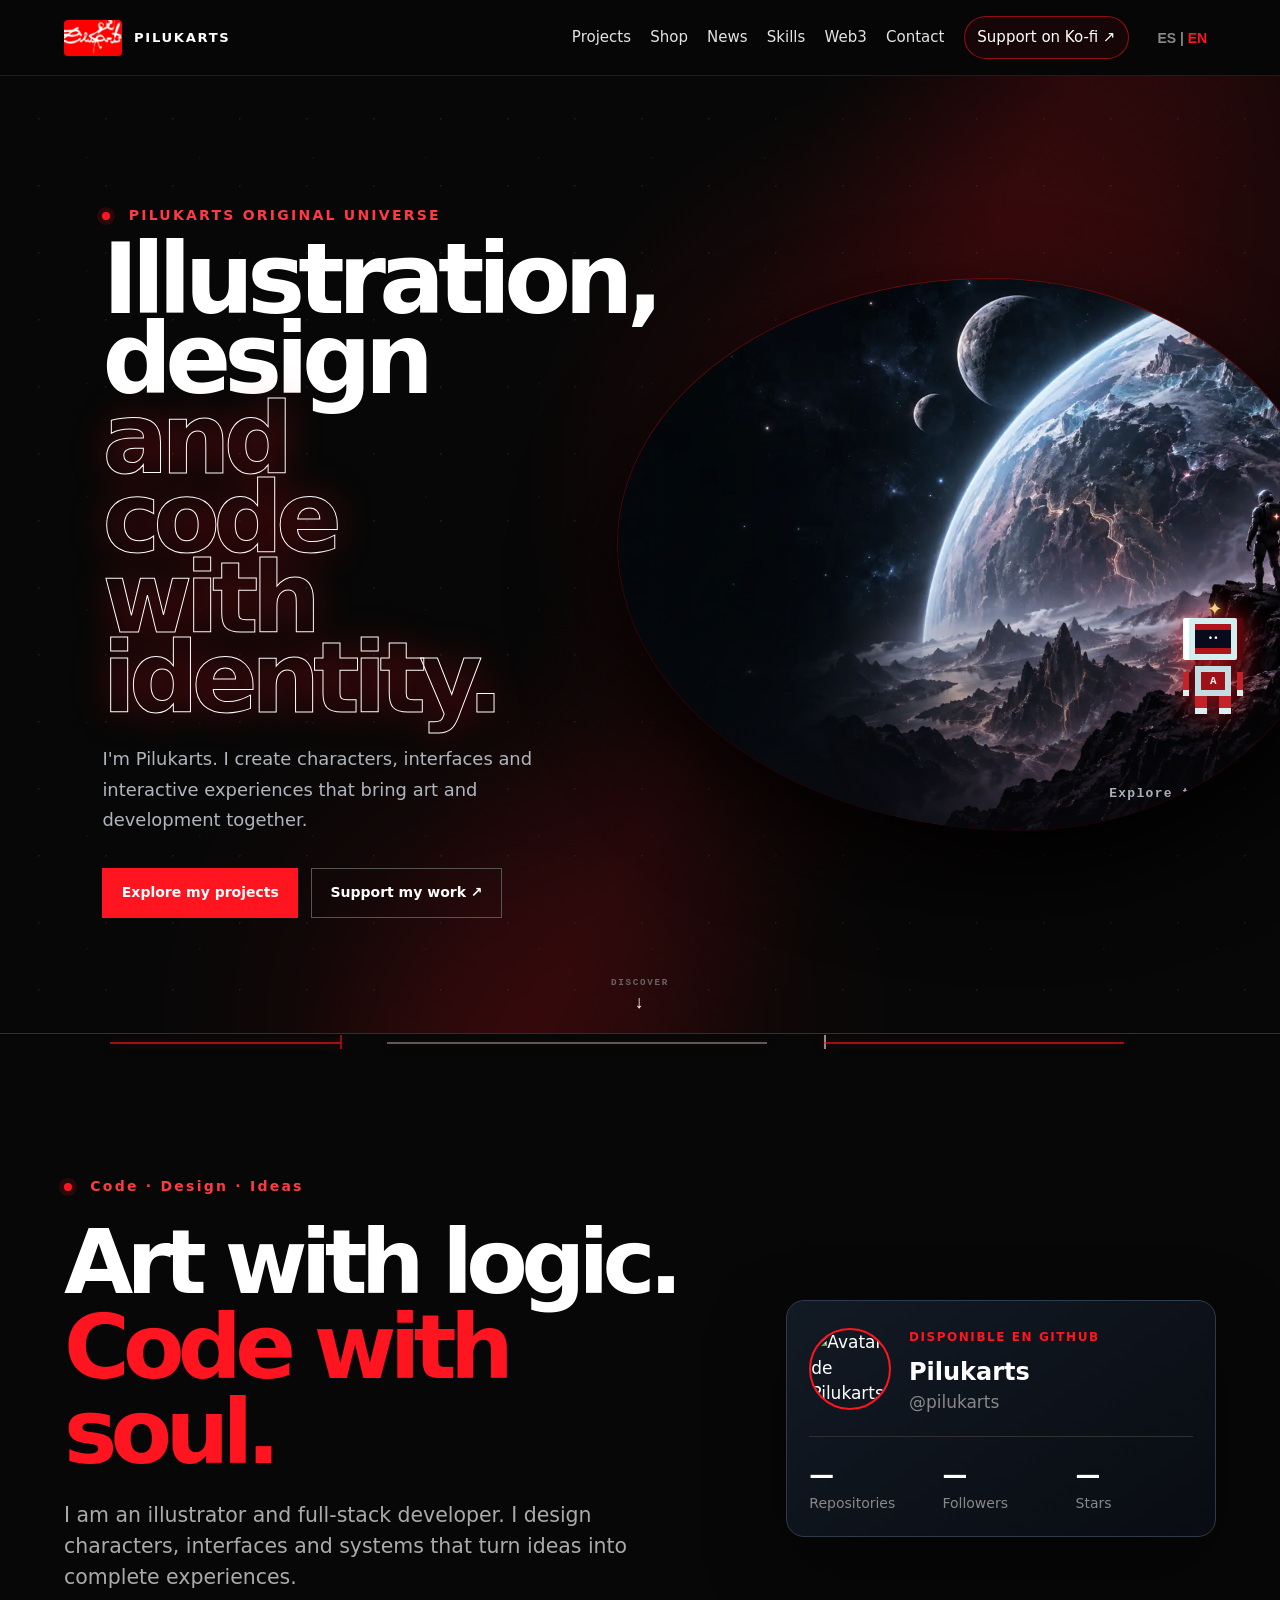
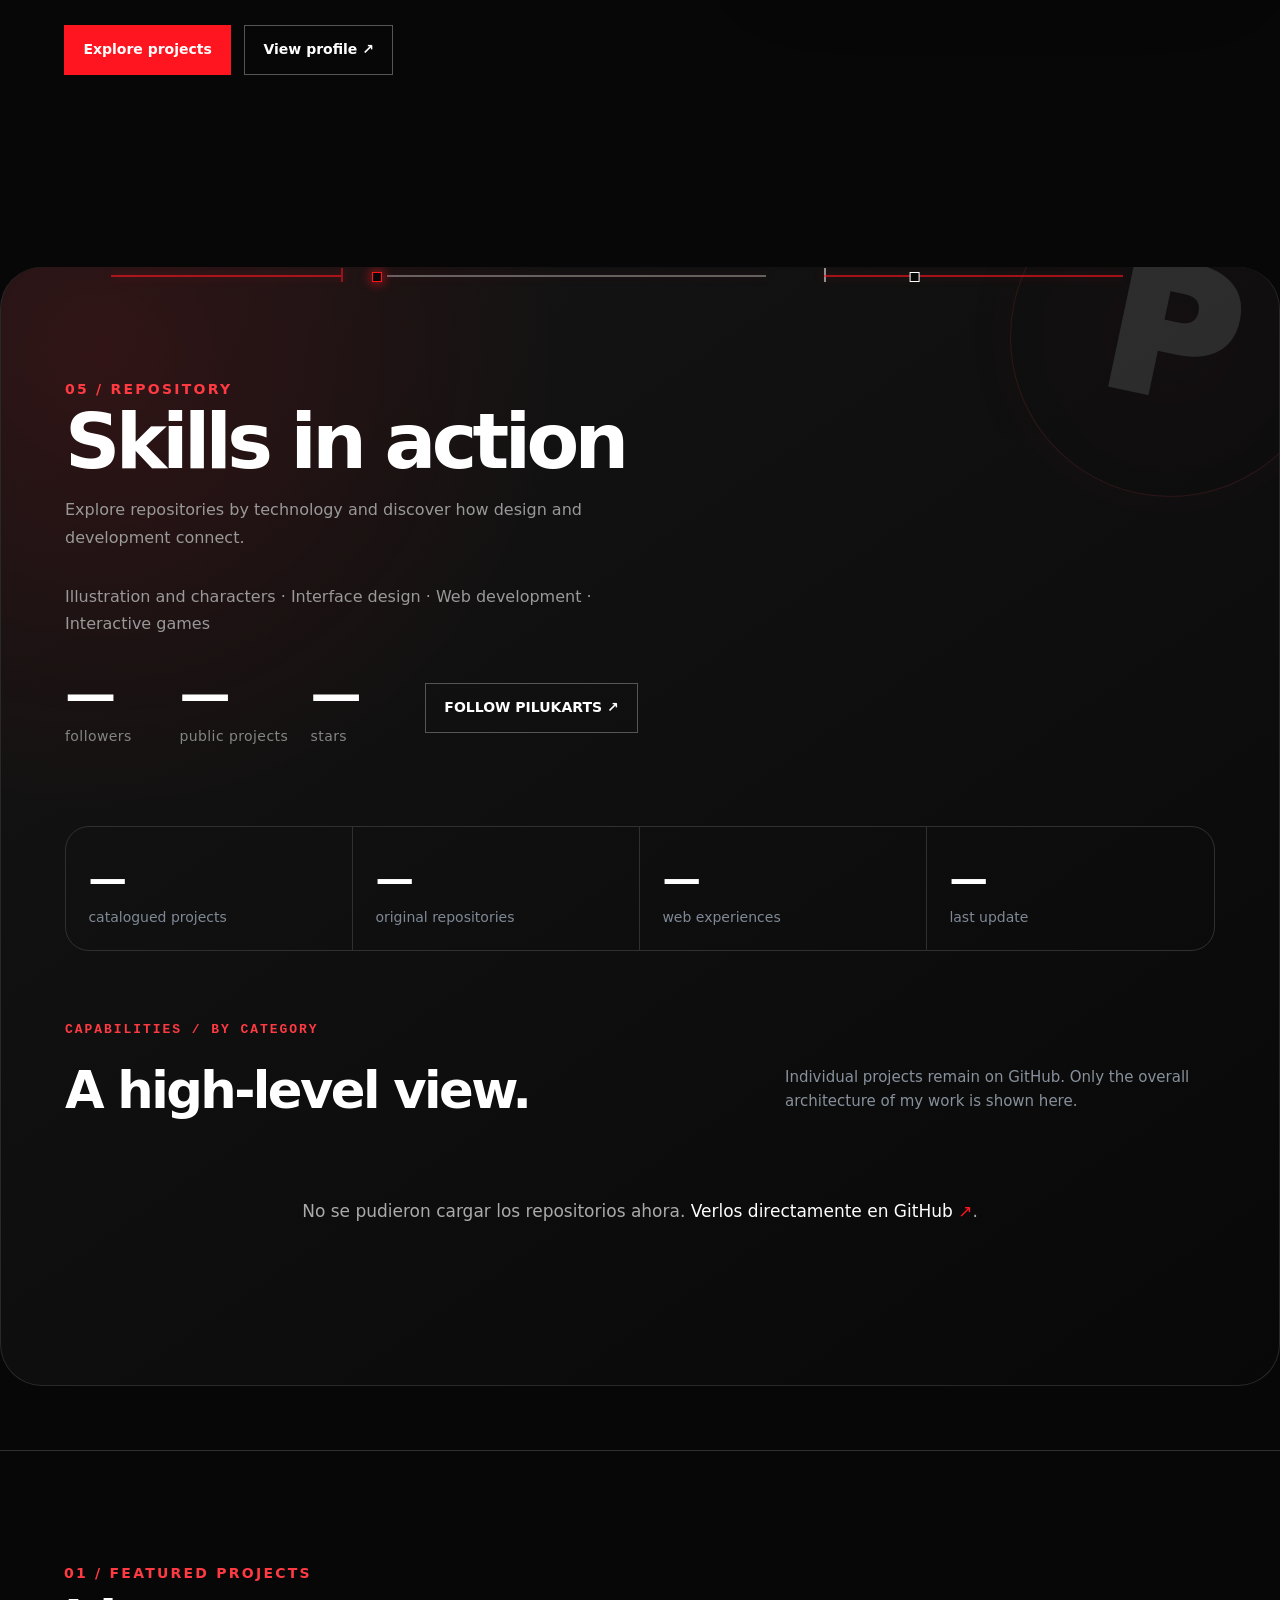
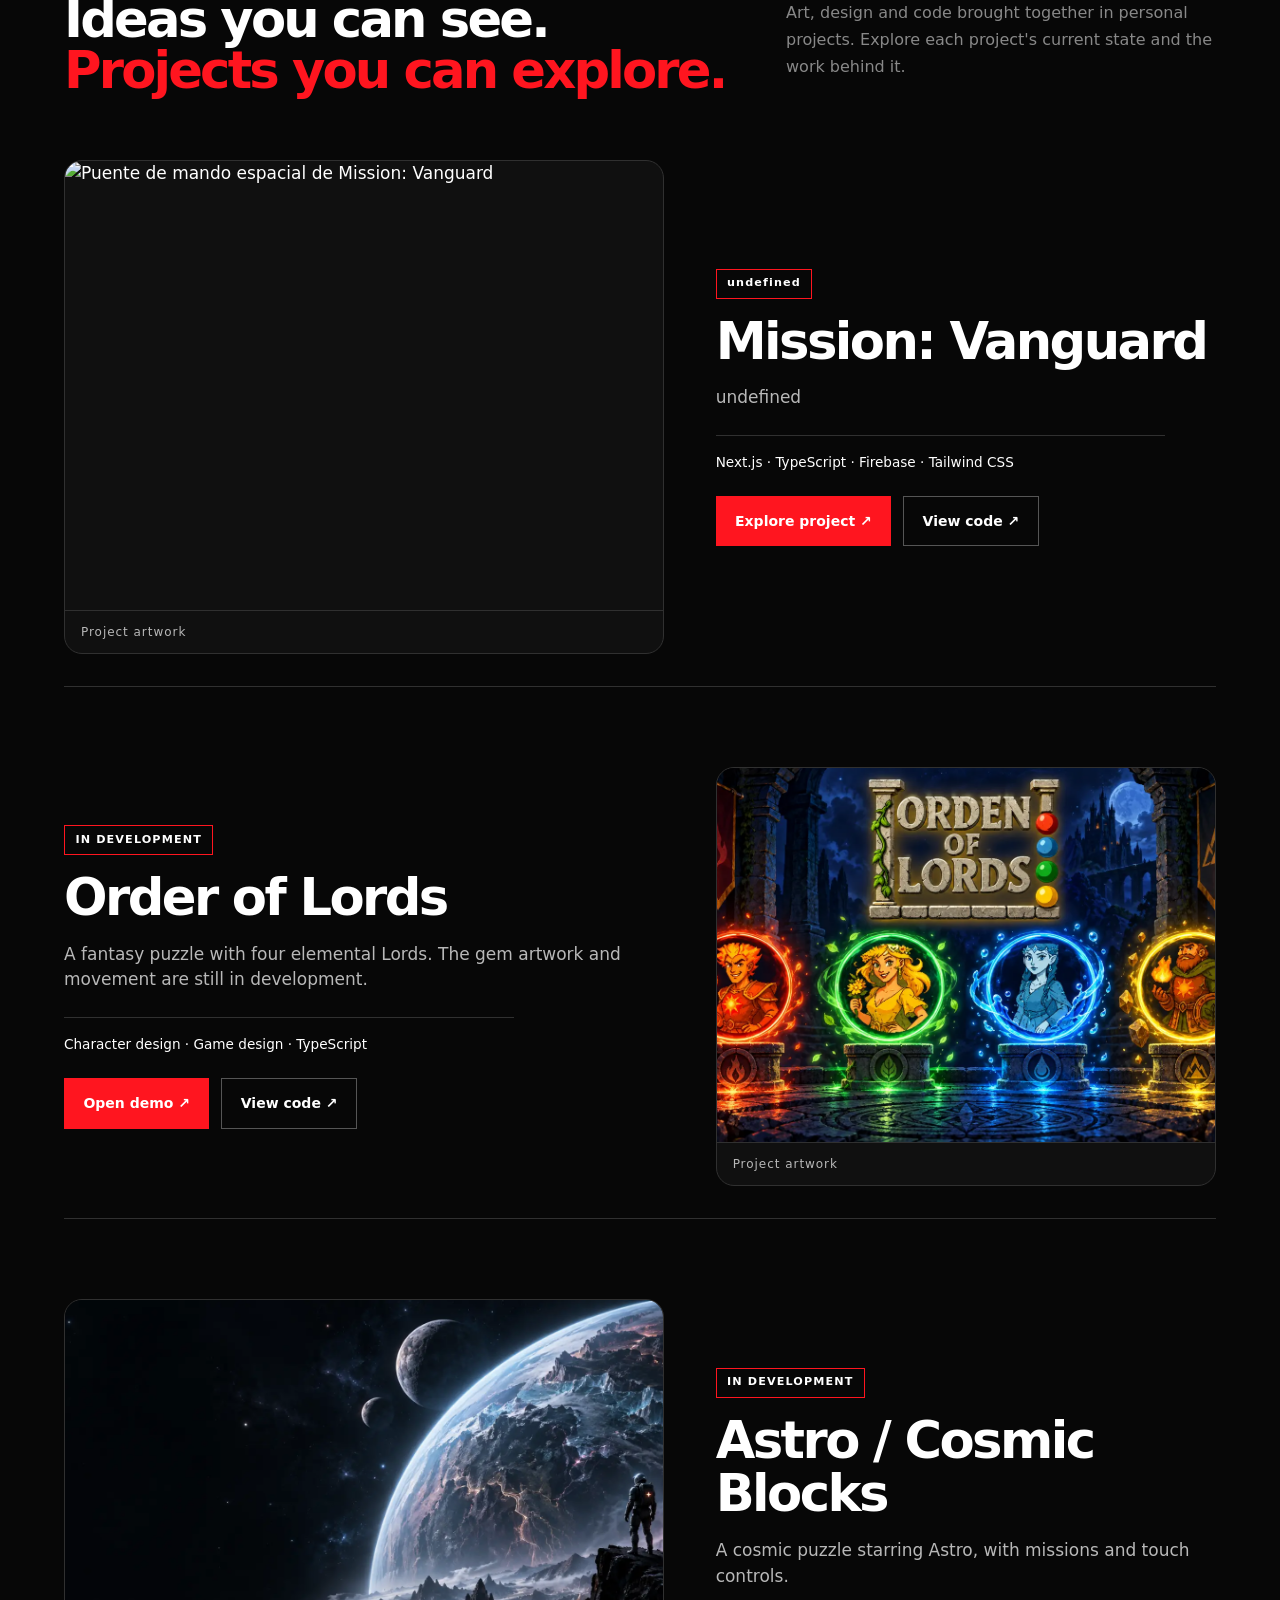
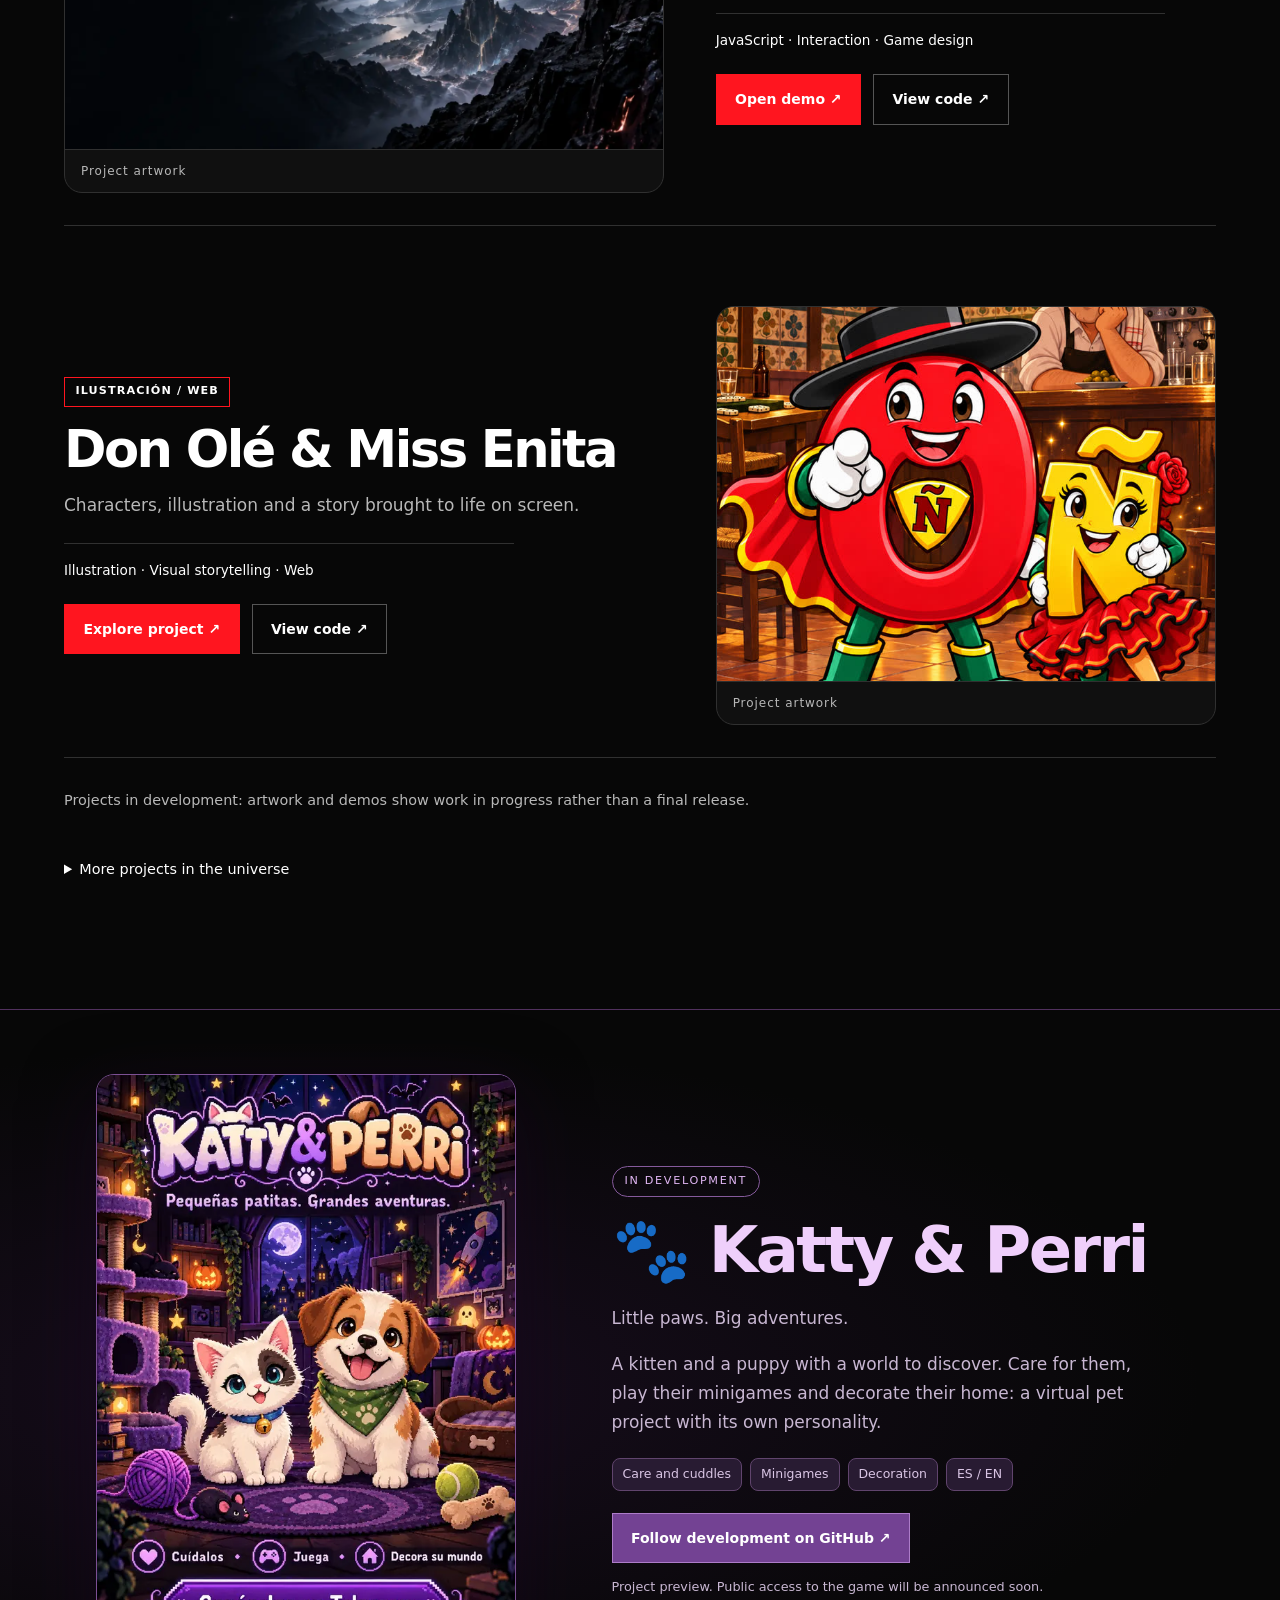
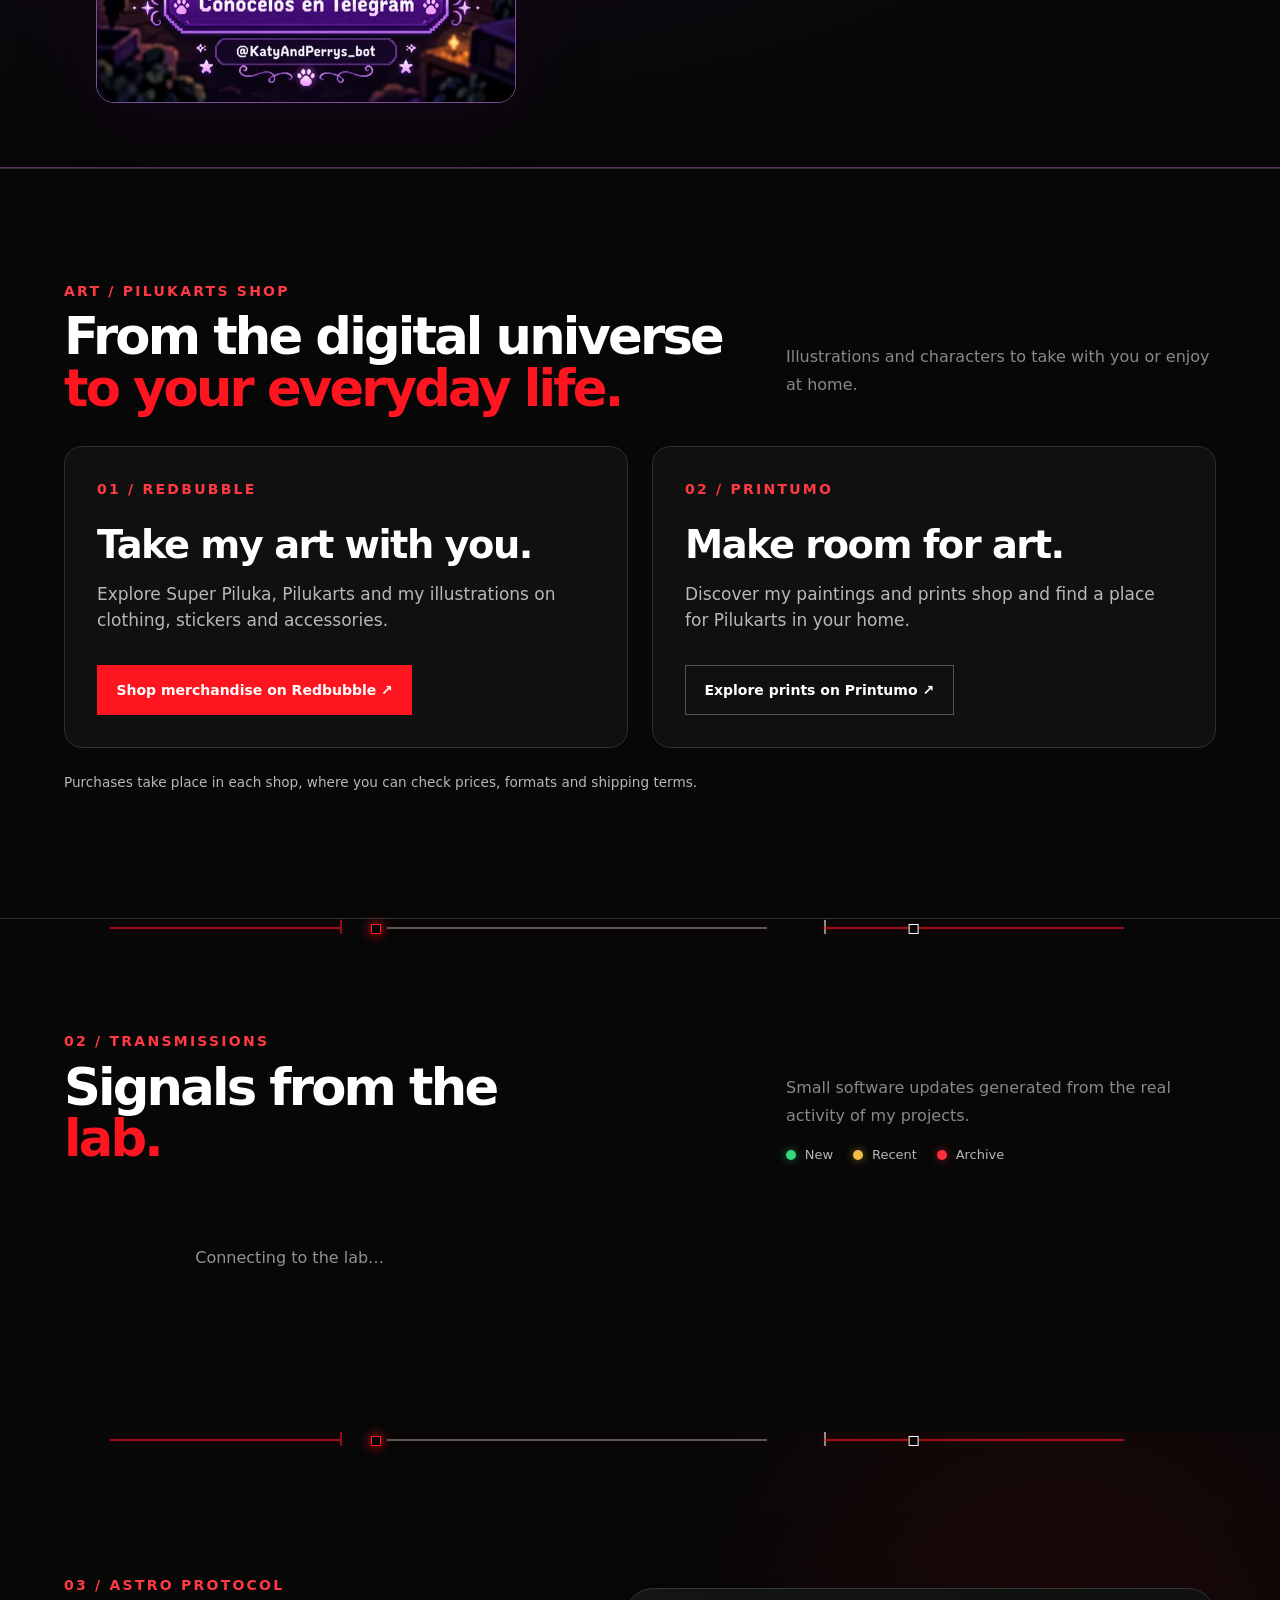
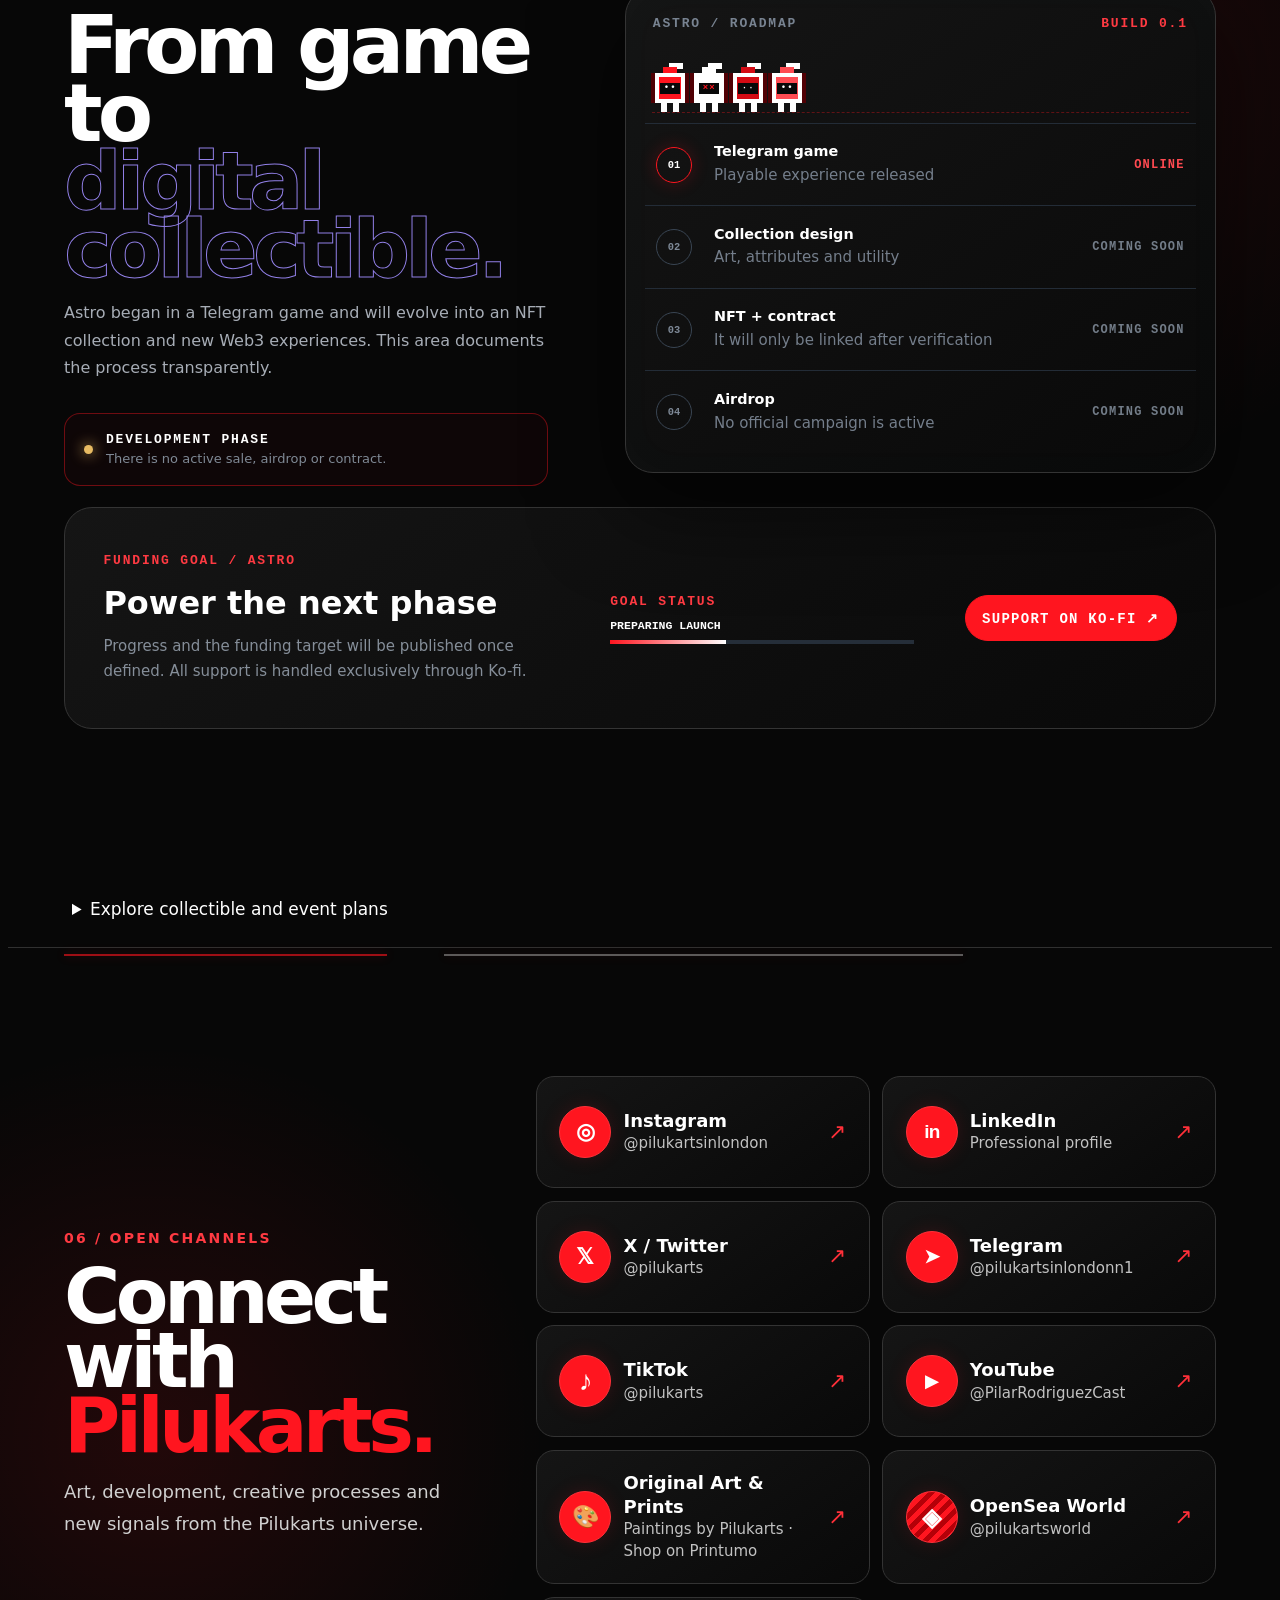
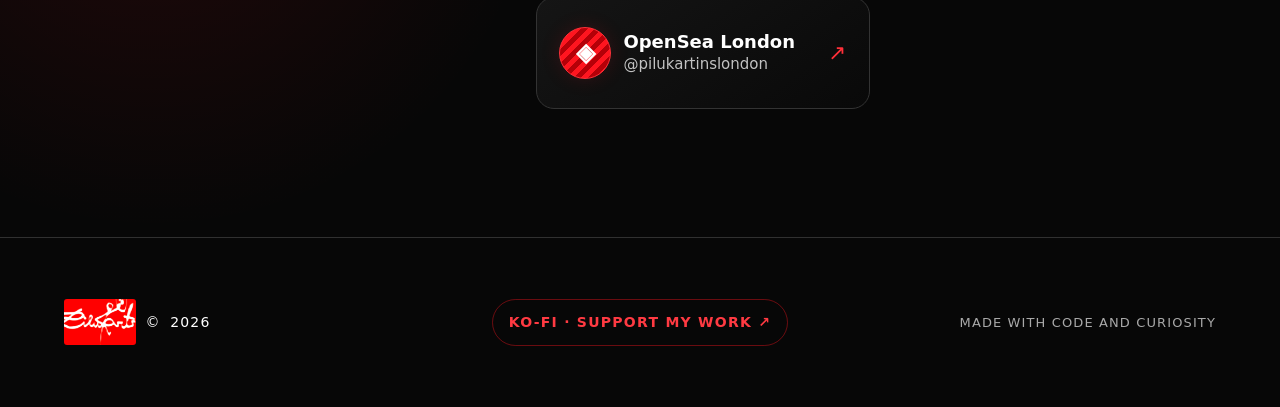
==== commit 663615a5: "Feature Mission Vanguard first with verified project artwork and links" ====
--- a/index.html
+++ b/index.html
@@ -93,6 +93,11 @@
     <section class="featured-work section" id="portales" aria-labelledby="work-heading">
       <div class="section-heading"><div><p class="section-number" data-i18n="projectLabel">01 / PROYECTOS DESTACADOS</p><h2 id="work-heading" data-i18n="planetTitle">Ideas que puedes ver.<br><em>Proyectos que puedes explorar.</em></h2></div><p class="section-intro" data-i18n="projectIntro">Arte, diseño y código reunidos en proyectos propios. Cada uno muestra su estado y permite explorar el trabajo detrás.</p></div>
       <div class="work-list">
+        <article class="work-item work-vanguard">
+          <figure class="work-art"><img src="https://raw.githubusercontent.com/pilukarts/Mission-Vanguard/dc73110b5a9bfb2f494cd08bca8010e31becfa58/public/images/global/mission-vanguard-command-deck.png" alt="Puente de mando espacial de Mission: Vanguard" loading="lazy"><figcaption data-i18n="projectArtwork">Arte del proyecto</figcaption></figure>
+          <div class="work-copy"><span class="work-state" data-i18n="vanguardFeatured">PROYECTO ESTRELLA</span><h3>Mission: Vanguard</h3><p data-i18n="vanguardDescription">Una aventura incremental de ciencia ficción: reúne recursos, mejora a tu comandante y construye arcas para guiar a la humanidad hacia un nuevo hogar.</p><p class="work-skills">Next.js · TypeScript · Firebase · Tailwind CSS</p><div class="work-actions"><a class="button button-primary" href="https://pilukarts.github.io/Mission-Vanguard/" data-i18n="viewProject">Explorar proyecto ↗</a><a class="button button-ghost" href="https://github.com/pilukarts/Mission-Vanguard" target="_blank" rel="noopener noreferrer" data-i18n="viewCode">Ver código ↗</a></div></div>
+        </article>
+
         <article class="work-item work-lords">
           <figure class="work-art"><img src="assets/orden-of-lords.webp" alt="Arte de Order of Lords" loading="lazy"><figcaption data-i18n="projectArtwork">Arte del proyecto</figcaption></figure>
           <div class="work-copy"><span class="work-state" data-i18n="inDevelopment">EN DESARROLLO</span><h3>Order of Lords</h3><p data-i18n="lordsDescription">Un puzzle de fantasía con cuatro Lords elementales. El acabado de las gemas y su movimiento siguen en desarrollo.</p><p class="work-skills" data-i18n="lordsSkills">Diseño de personajes · Diseño de juego · TypeScript</p><div class="work-actions"><a class="button button-primary" href="https://pilukarts.github.io/OrdenOFlordsThePuzzleGame/" data-i18n="viewDemo">Abrir demo ↗</a><a class="button button-ghost" href="https://github.com/pilukarts/OrdenOFlordsThePuzzleGame" target="_blank" rel="noopener noreferrer" data-i18n="viewCode">Ver código ↗</a></div></div>
--- a/styles.css
+++ b/styles.css
@@ -181,3 +181,24 @@
 @media(max-width:600px){.shop-options{grid-template-columns:1fr}.shop-option{padding:1.5rem}.shop-option .button{width:100%}.hero .creator-title{font-size:3.2rem}}
 
 .future-plans>summary{max-width:1264px;margin:auto;padding:1.5rem clamp(1.25rem,5vw,5.5rem);cursor:pointer;color:var(--white);border-bottom:1px solid var(--line)}.future-plans>summary:focus-visible{outline:2px solid var(--white);outline-offset:-4px}
+
+/* Visual portfolio: direct access to work, with planets retained in the cover art. */
+.featured-work{border-top:1px solid var(--line)}
+.work-list{display:grid;gap:3rem}
+.work-item{display:grid;grid-template-columns:minmax(0,1.2fr) minmax(0,1fr);gap:clamp(1.5rem,4vw,4rem);align-items:center;padding:2rem 0;border-bottom:1px solid var(--line)}
+.work-item:nth-child(even) .work-art{order:2}
+.work-art{position:relative;margin:0;min-width:0;background:var(--panel);border:1px solid var(--line);border-radius:var(--radius);overflow:hidden}
+.work-art img{display:block;width:100%;aspect-ratio:4/3;object-fit:cover}
+.work-art figcaption{padding:.75rem 1rem;border-top:1px solid var(--line);font-size:.75rem;letter-spacing:.08em;color:var(--muted)}
+.work-copy{min-width:0}
+.work-copy h3{font-size:clamp(2rem,4vw,3.5rem);letter-spacing:-.05em;line-height:1.05;margin:1rem 0}
+.work-copy>p{color:var(--muted);max-width:52ch}
+.work-state{display:inline-block;color:var(--white);border:1px solid var(--red);padding:.35rem .65rem;font-size:.7rem;font-weight:800;letter-spacing:.1em}
+.work-copy .work-skills{color:var(--white);font-size:.85rem;border-top:1px solid var(--line);padding-top:1rem;margin-top:1.5rem}
+.work-actions{display:flex;flex-wrap:wrap;gap:.75rem;margin-top:1.5rem}
+.work-note,.work-more{color:var(--muted);font-size:.9rem;margin-top:2rem}
+.work-more summary{cursor:pointer;padding:1rem 0;color:var(--white)}
+.work-more li{margin:.75rem 0}.work-more a{color:var(--white)}
+.skills-overview{font-size:.9rem;color:var(--white)}
+@media(max-width:768px){.work-item{grid-template-columns:1fr;gap:1.5rem}.work-item:nth-child(even) .work-art{order:0}.work-actions .button{flex:1;text-align:center}}
+@media(max-width:400px){.work-actions{flex-direction:column}.work-copy h3{font-size:2rem}}
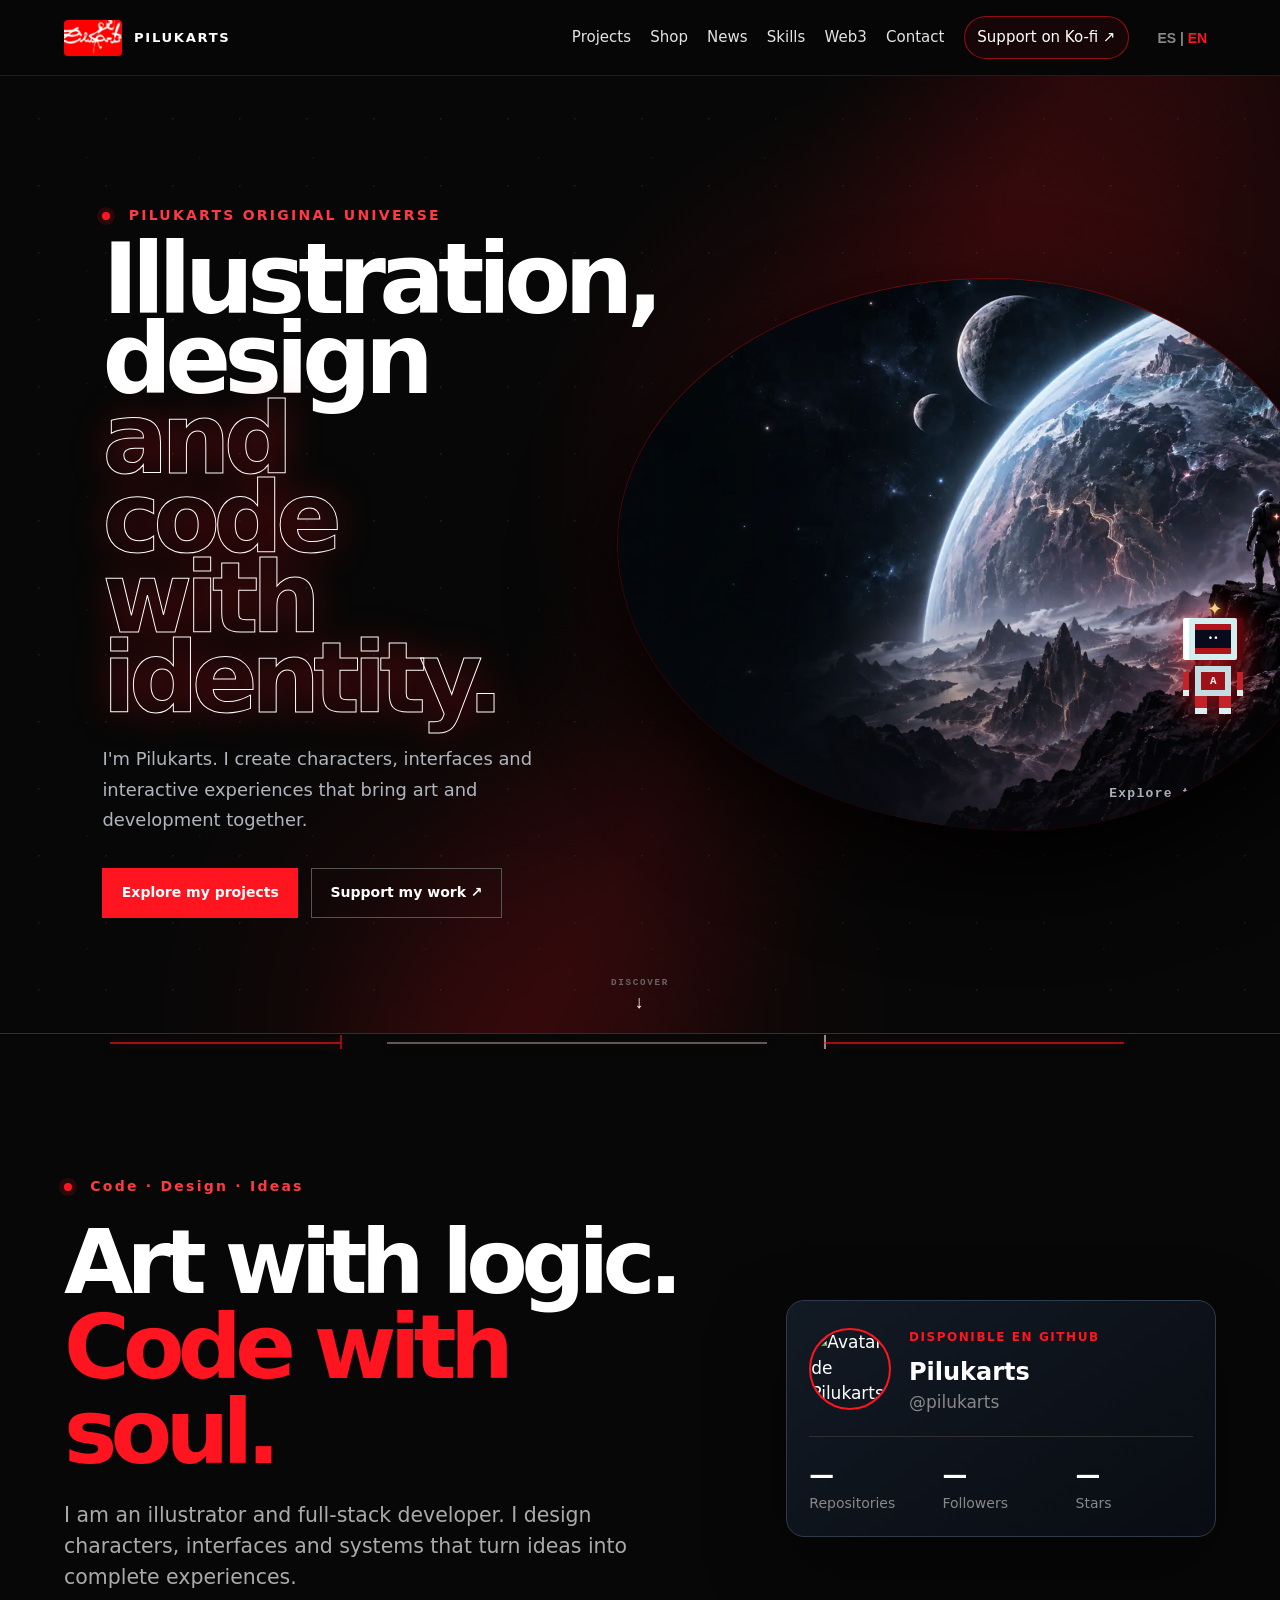
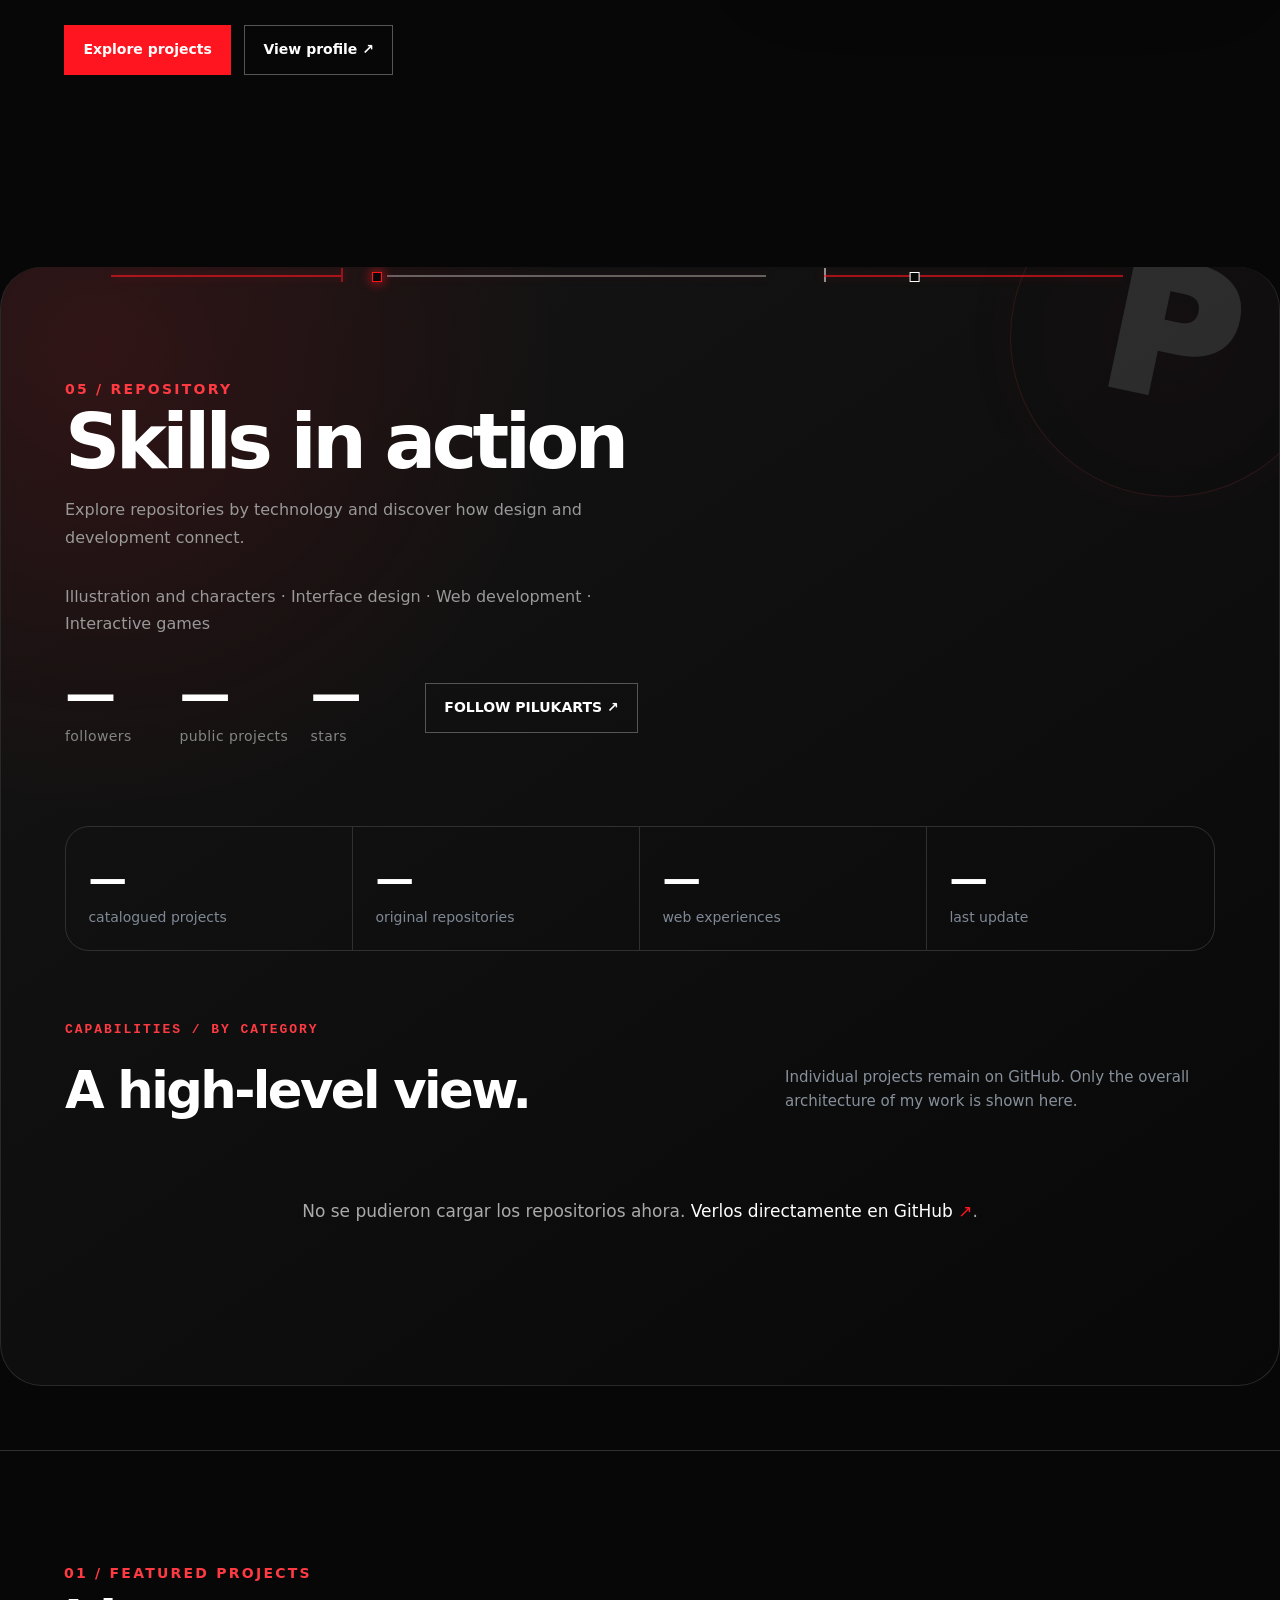
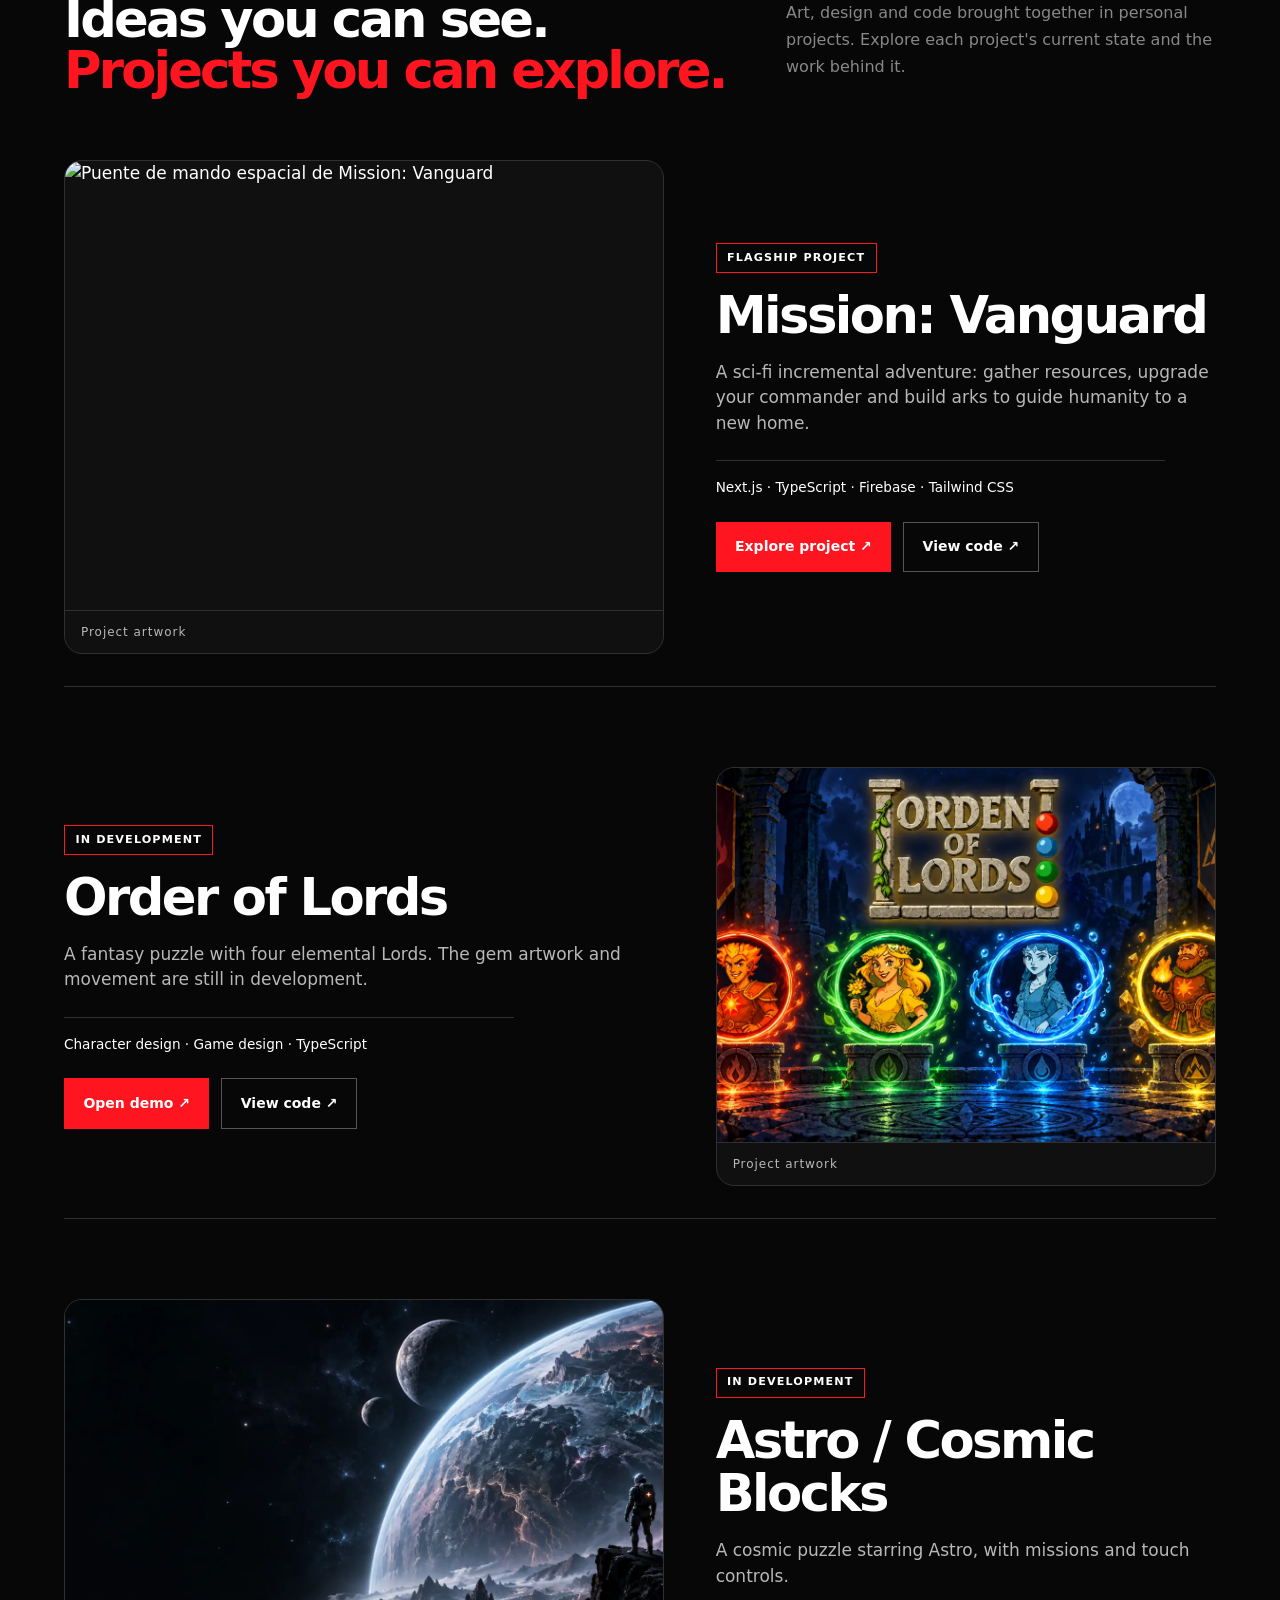
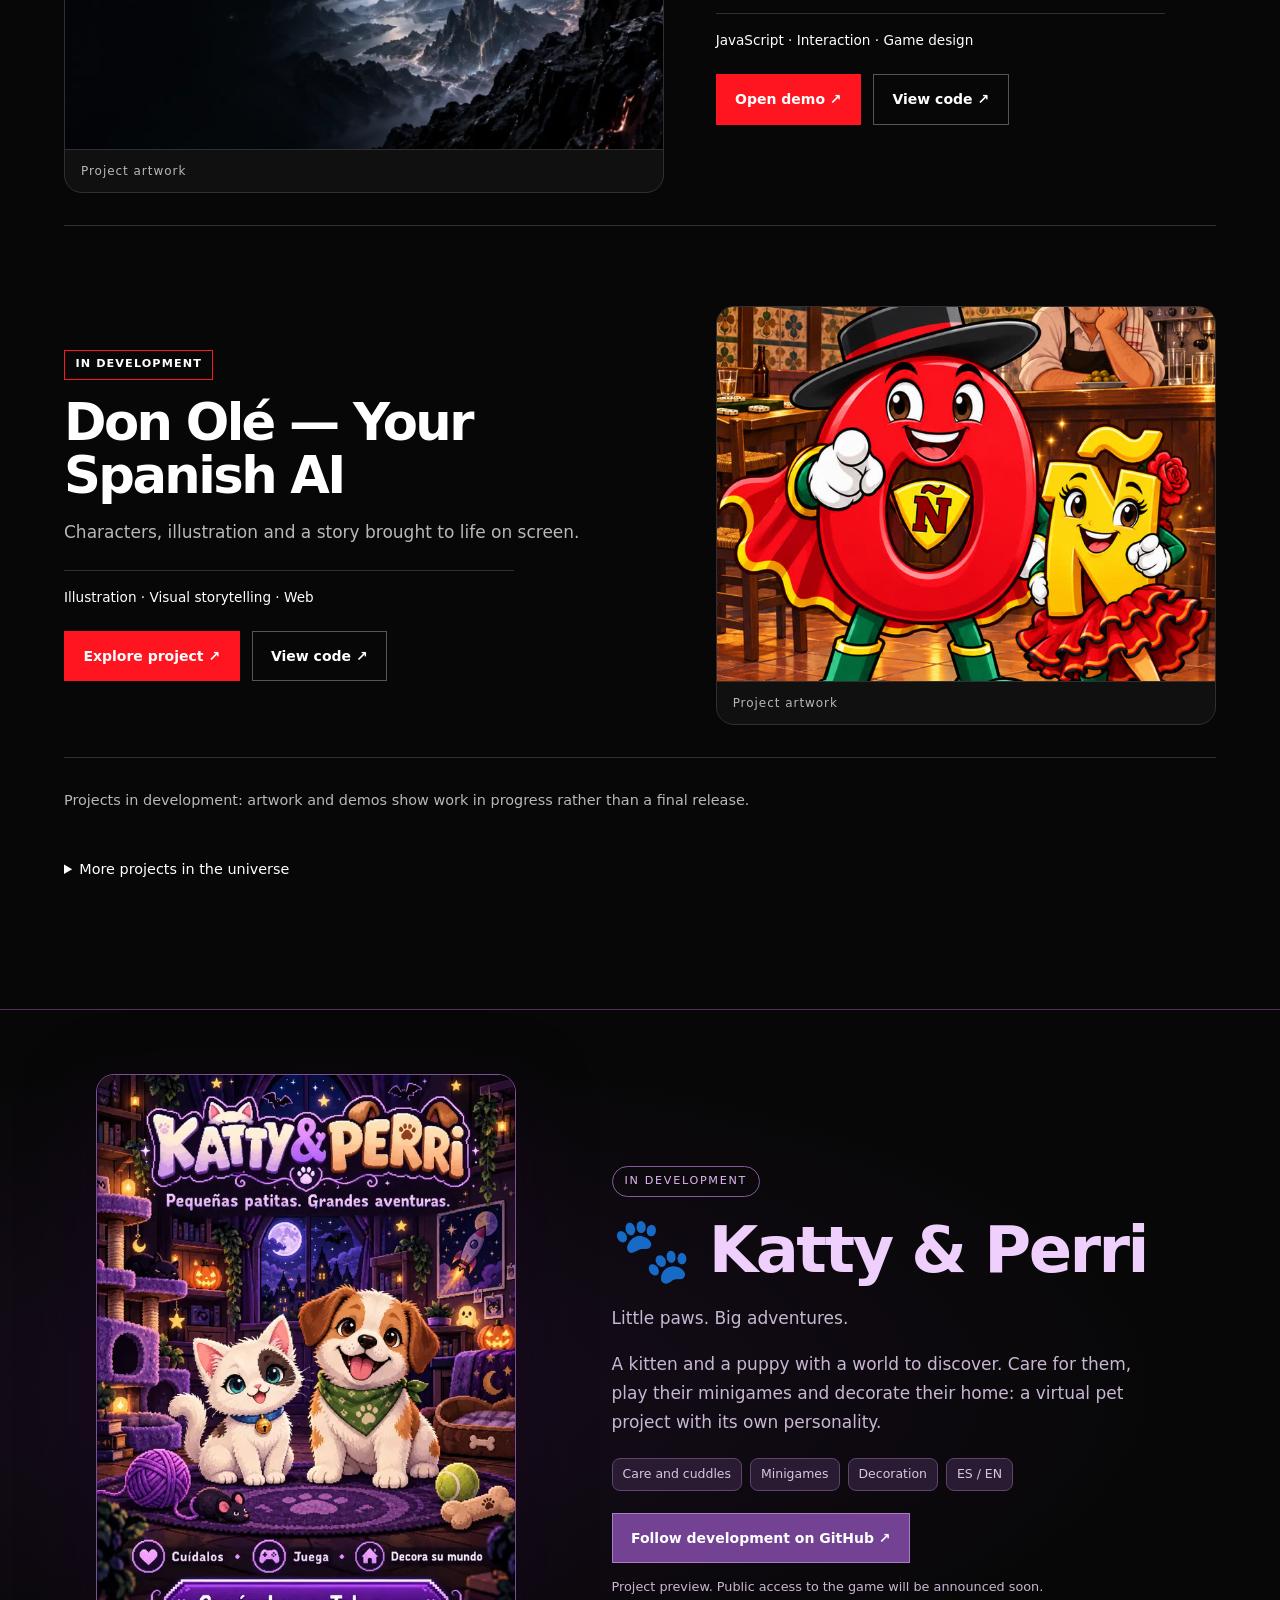
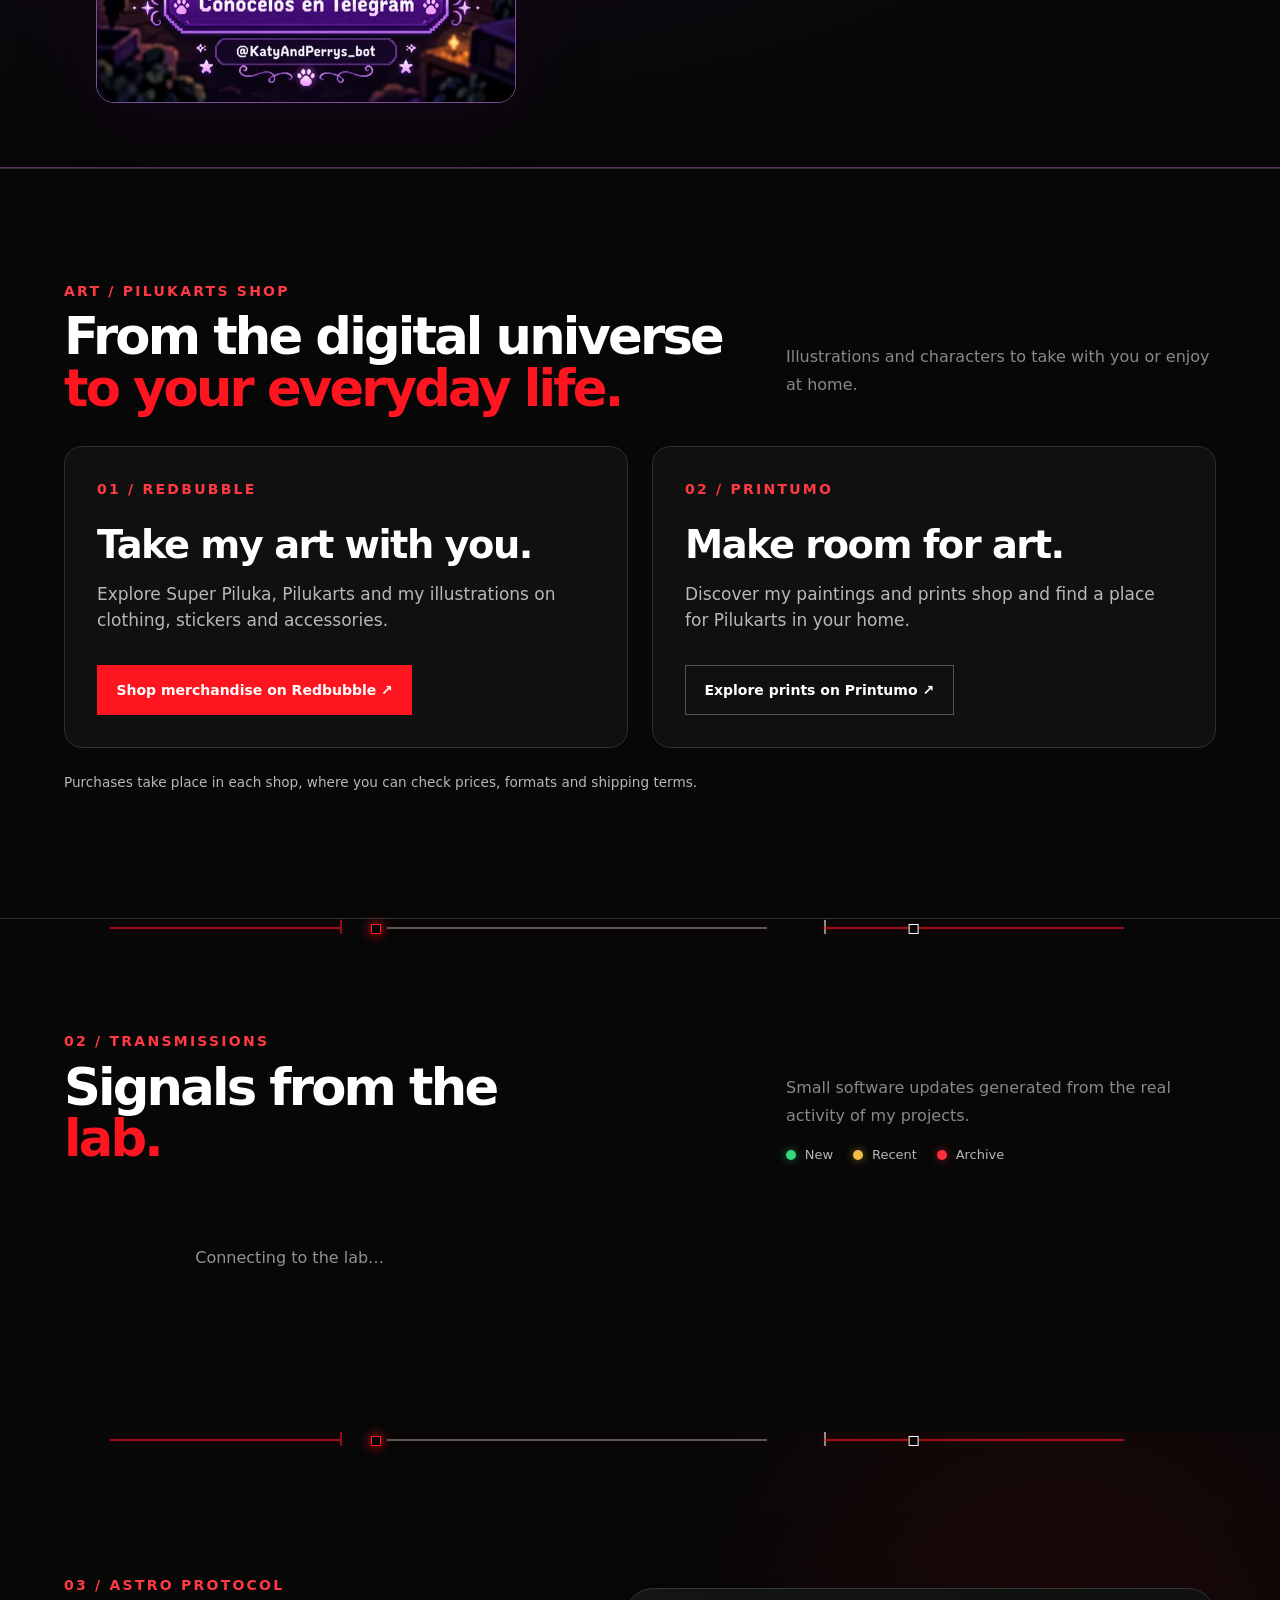
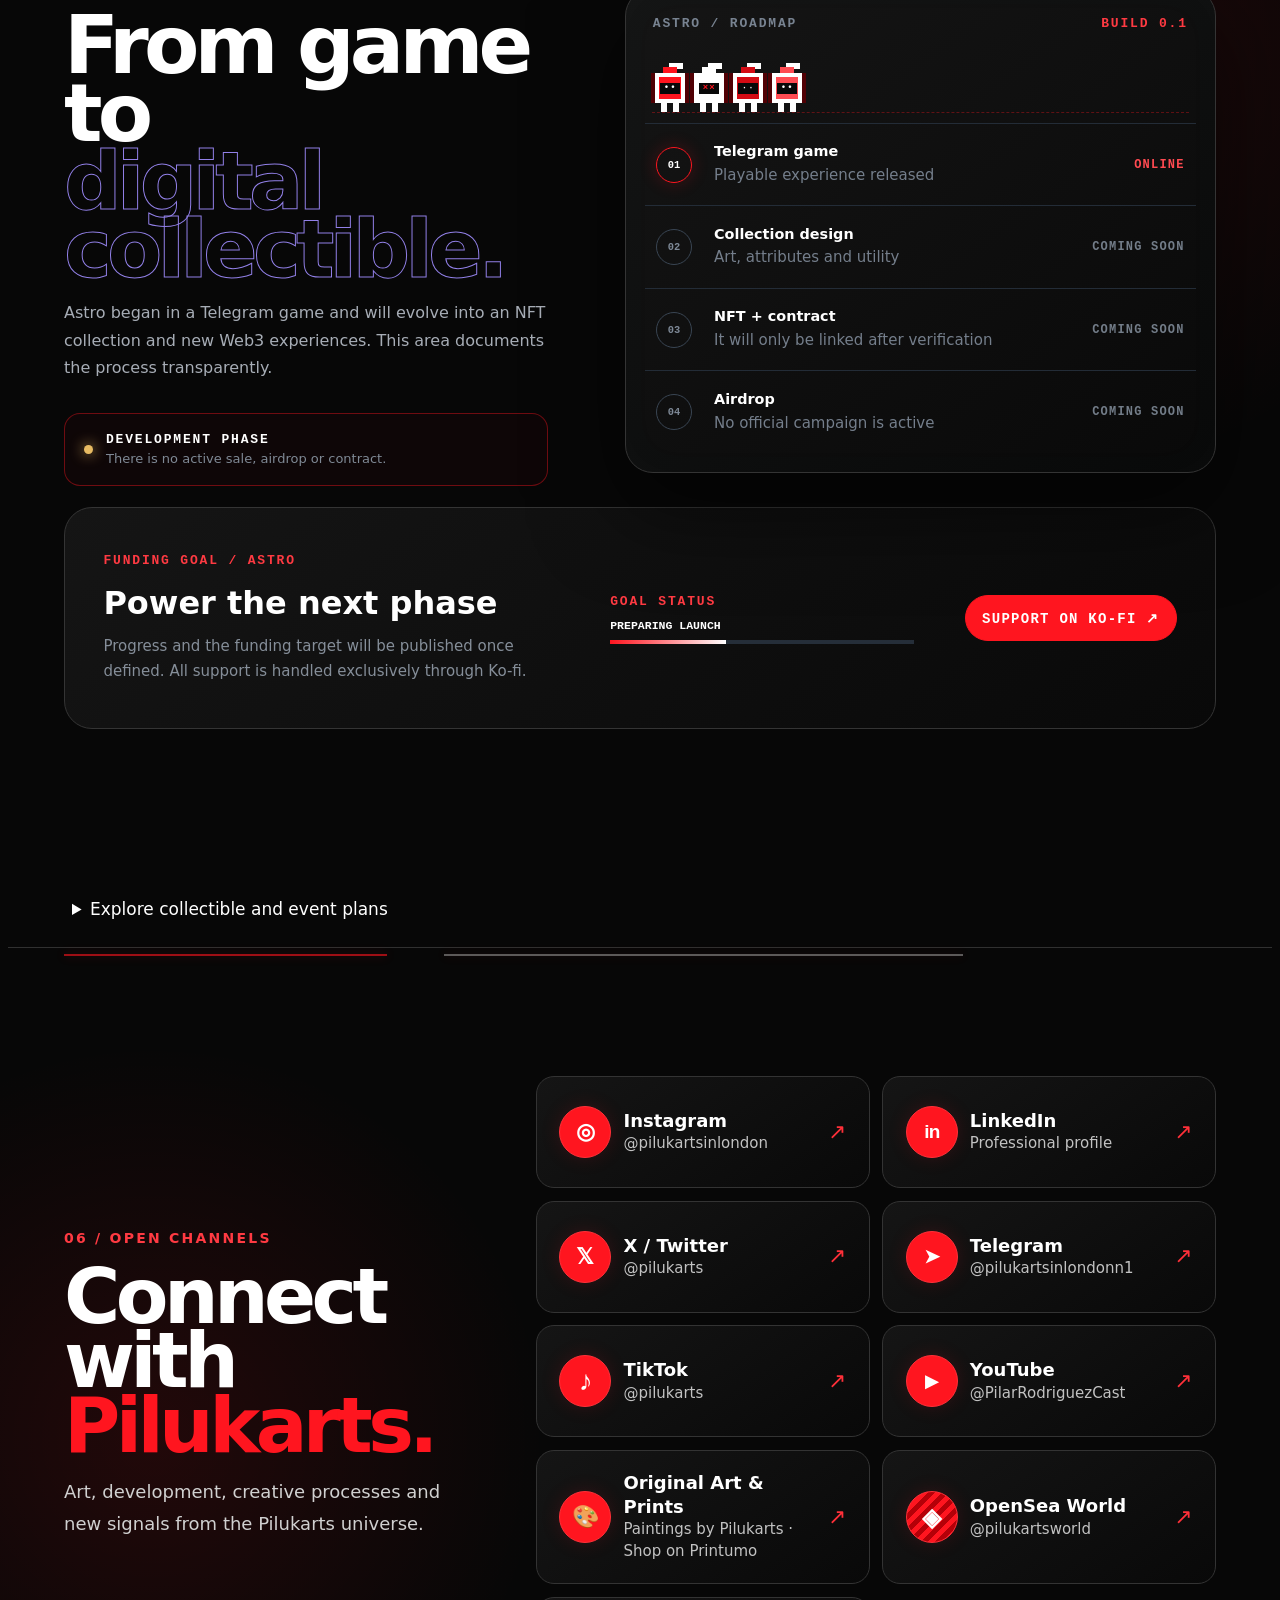
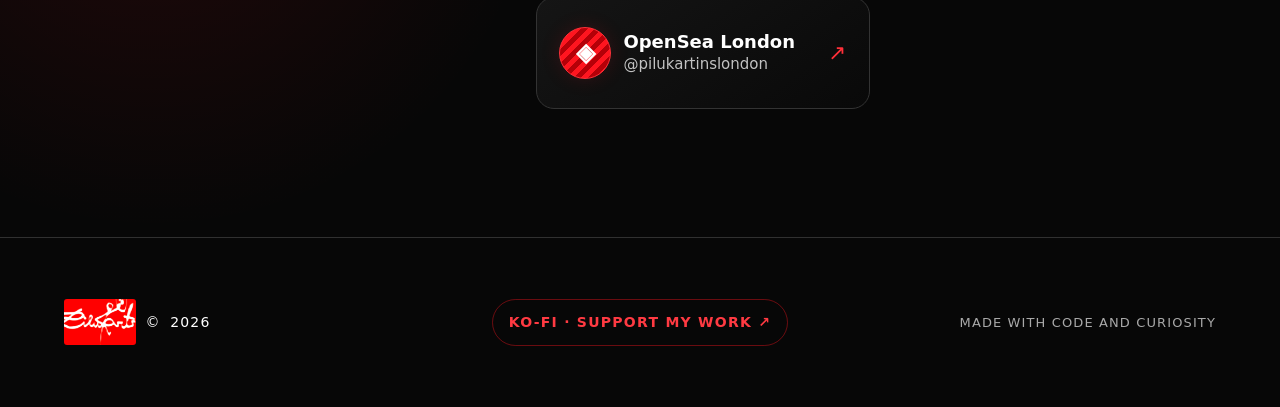
==== commit 37f9c3e3: "Describe Don Ole as Spanish learning app using repository documentation" ====
--- a/index.html
+++ b/index.html
@@ -107,8 +107,8 @@
           <div class="work-copy"><span class="work-state" data-i18n="inDevelopment">EN DESARROLLO</span><h3>Astro / Cosmic Blocks</h3><p data-i18n="astroDescription">Un puzzle cósmico protagonizado por Astro, con misiones y controles táctiles.</p><p class="work-skills" data-i18n="astroSkills">JavaScript · Interacción · Diseño de juego</p><div class="work-actions"><a class="button button-primary" href="tetris-astro/" data-i18n="viewDemo">Abrir demo ↗</a><a class="button button-ghost" href="https://github.com/pilukarts/pilukarts.github.io/tree/main/tetris-astro" target="_blank" rel="noopener noreferrer" data-i18n="viewCode">Ver código ↗</a></div></div>
         </article>
         <article class="work-item work-don">
-          <figure class="work-art"><img src="don-ole/assets/don-ole-y-miss-enita.jpg" alt="Don Olé y Miss Enita" loading="lazy"><figcaption data-i18n="projectArtwork">Arte del proyecto</figcaption></figure>
-          <div class="work-copy"><span class="work-state">ILUSTRACIÓN / WEB</span><h3>Don Olé &amp; Miss Enita</h3><p data-i18n="donDescription">Personajes, ilustración y una historia que cobra vida en pantalla.</p><p class="work-skills" data-i18n="donSkills">Ilustración · Narrativa visual · Web</p><div class="work-actions"><a class="button button-primary" href="don-ole/" data-i18n="viewProject">Explorar proyecto ↗</a><a class="button button-ghost" href="https://github.com/pilukarts/pilukarts.github.io/tree/main/don-ole" target="_blank" rel="noopener noreferrer" data-i18n="viewCode">Ver código ↗</a></div></div>
+          <figure class="work-art"><img src="don-ole/assets/don-ole-y-miss-enita.jpg" alt="Don Olé y Miss Ñita" loading="lazy"><figcaption data-i18n="projectArtwork">Arte del proyecto</figcaption></figure>
+          <div class="work-copy"><span class="work-state" data-i18n="inDevelopment">EN DESARROLLO</span><h3>Don Olé — Your Spanish AI</h3><p data-i18n="donDescription">Una aplicación educativa para aprender español con lecciones, vocabulario práctico, ejercicios y juegos adaptados por edad y nivel. MVP en desarrollo.</p><p class="work-skills" data-i18n="donSkills">Diseño educativo · Personajes · Aplicación web</p><div class="work-actions"><a class="button button-primary" href="don-ole/" data-i18n="viewProject">Explorar proyecto ↗</a><a class="button button-ghost" href="https://github.com/pilukarts/Don-Ole-your-spanish-AI" target="_blank" rel="noopener noreferrer" data-i18n="viewCode">Ver código ↗</a></div></div>
         </article>
       </div>
       <p class="work-note" data-i18n="developmentNote">Proyectos en desarrollo: sus imágenes y demos muestran el trabajo actual, no una versión final.</p>
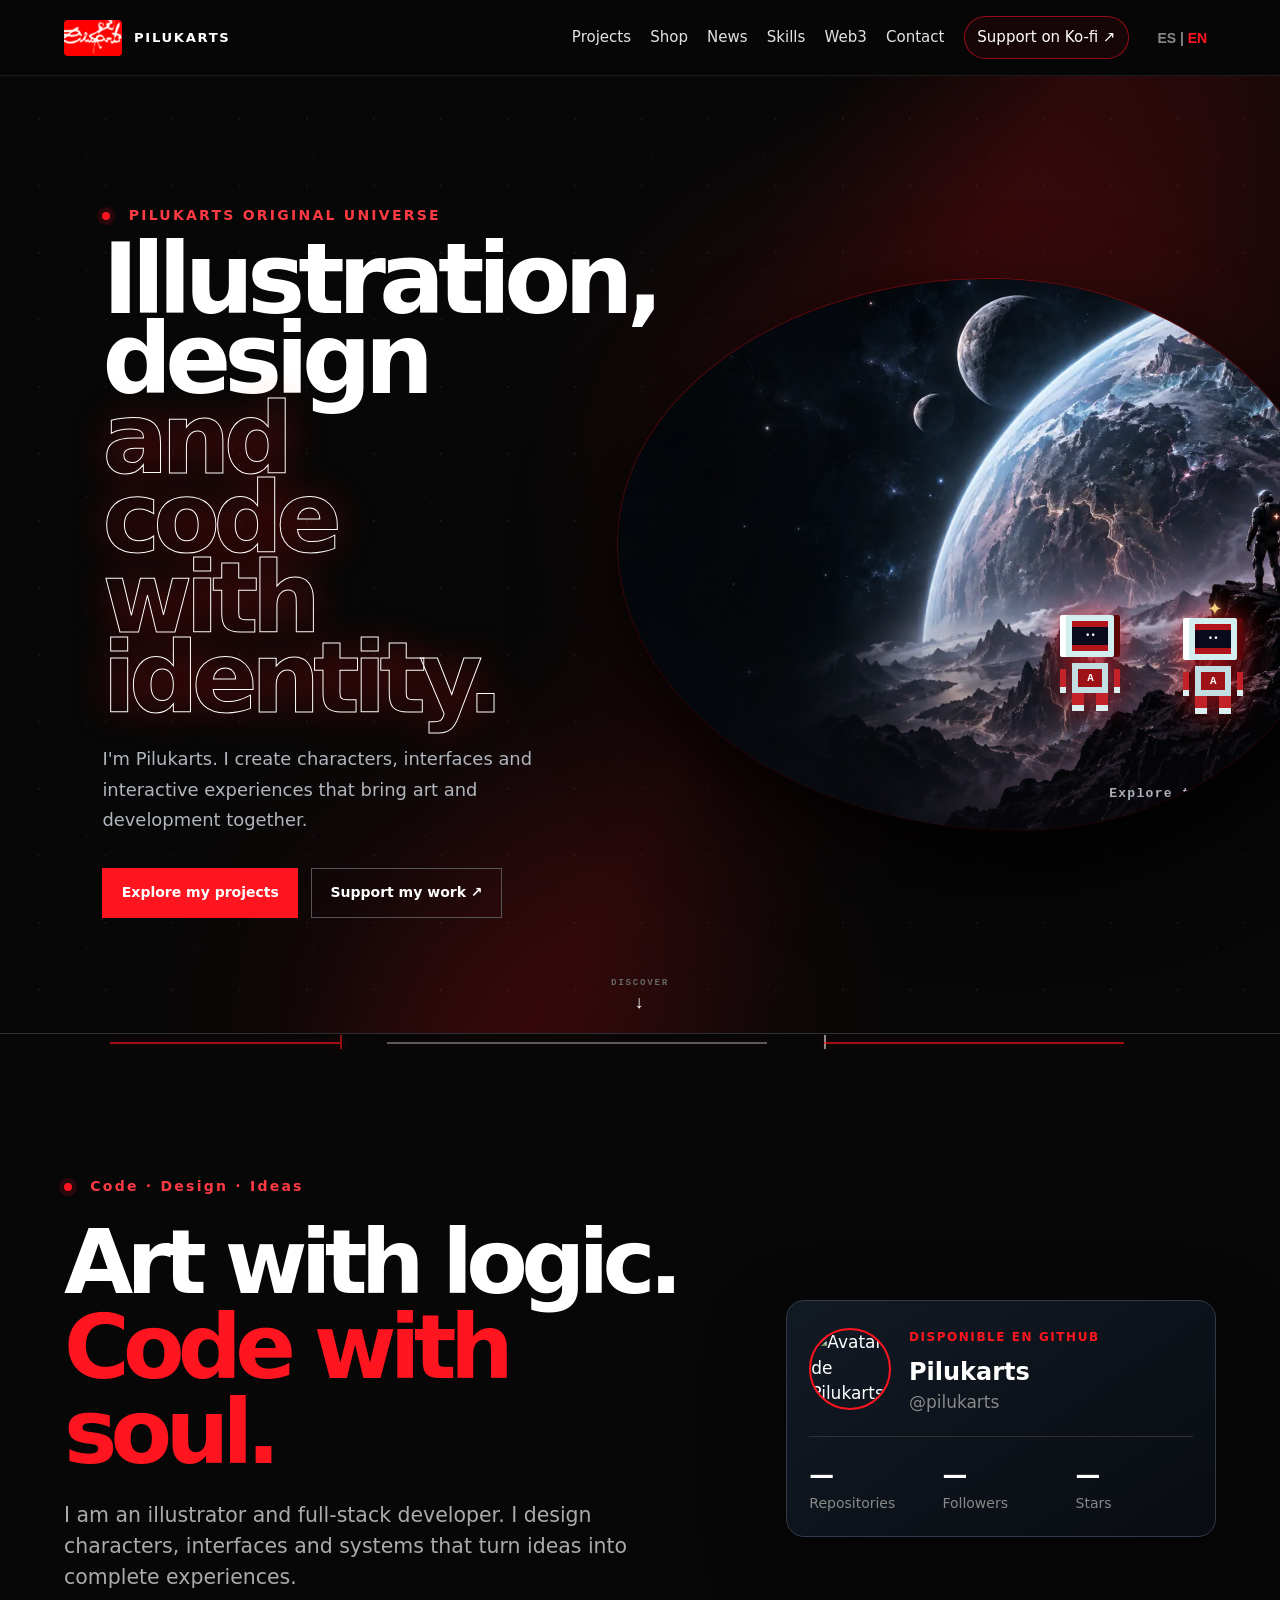
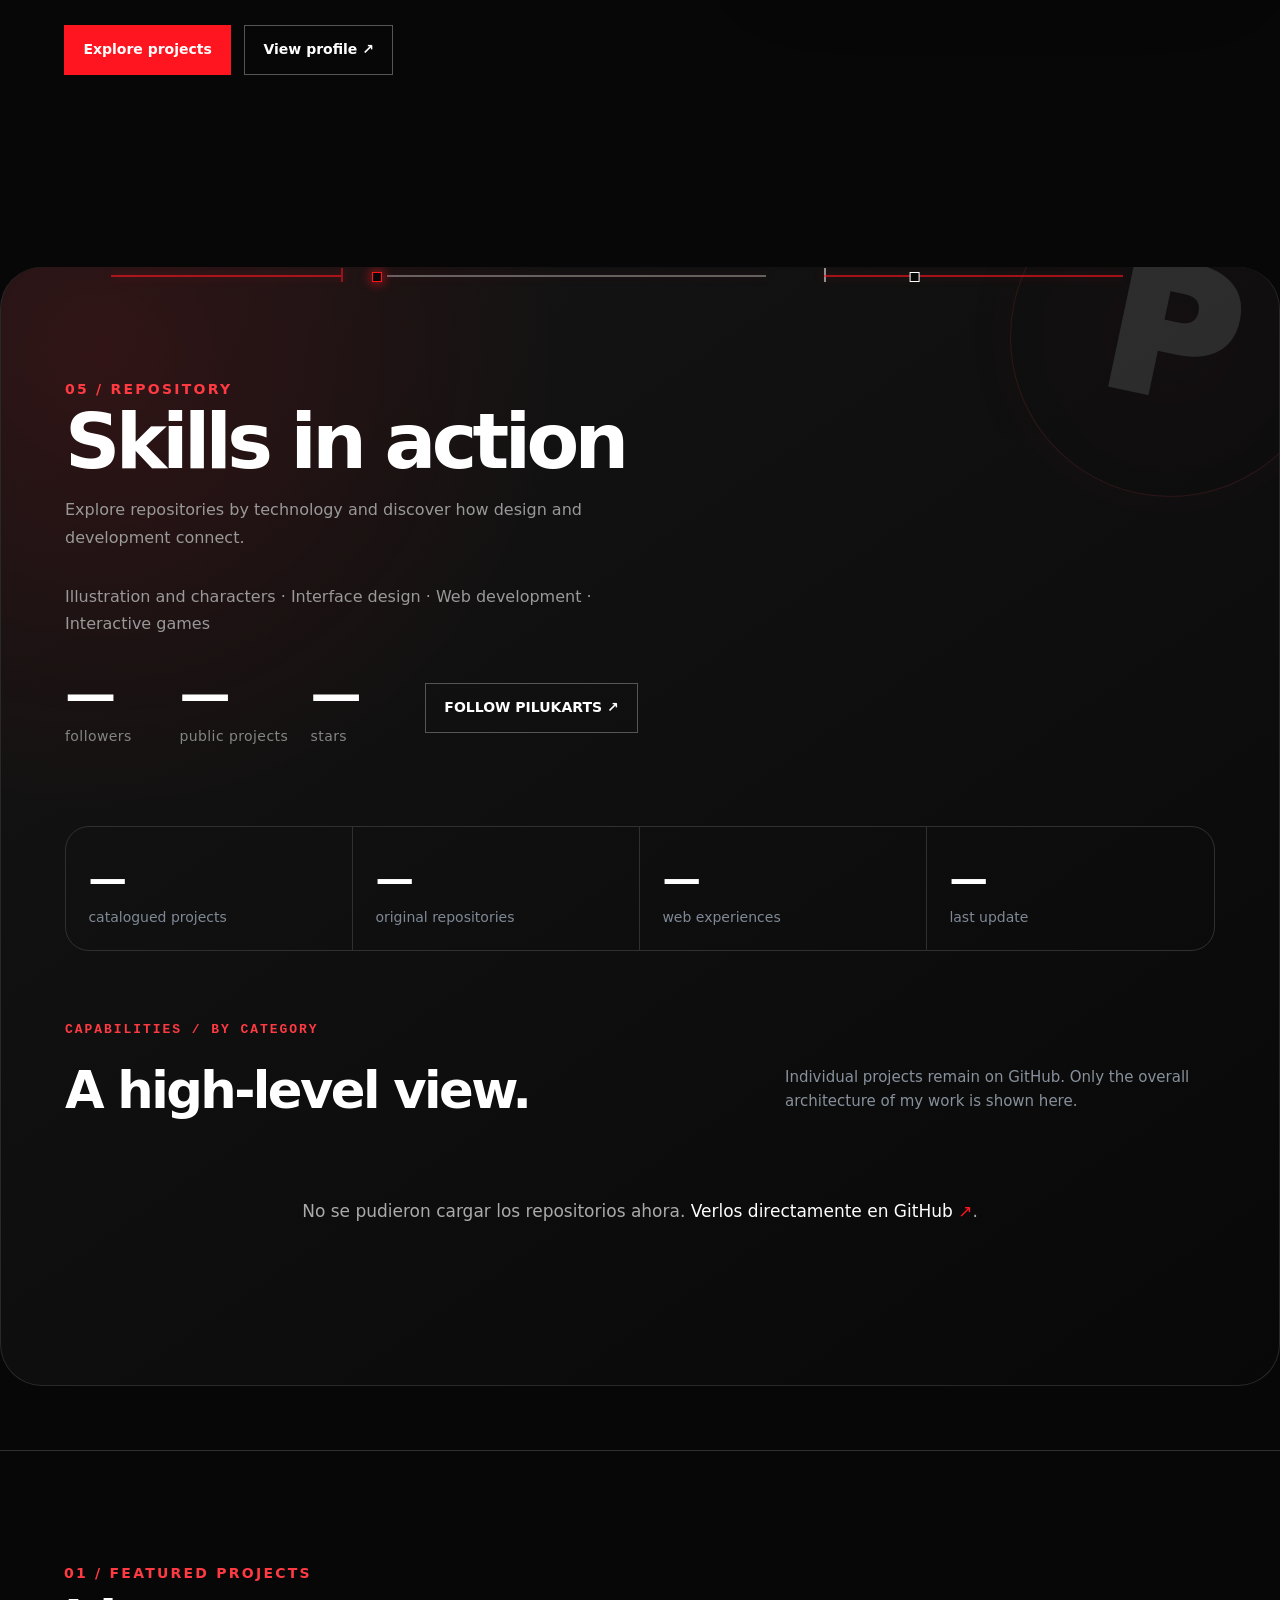
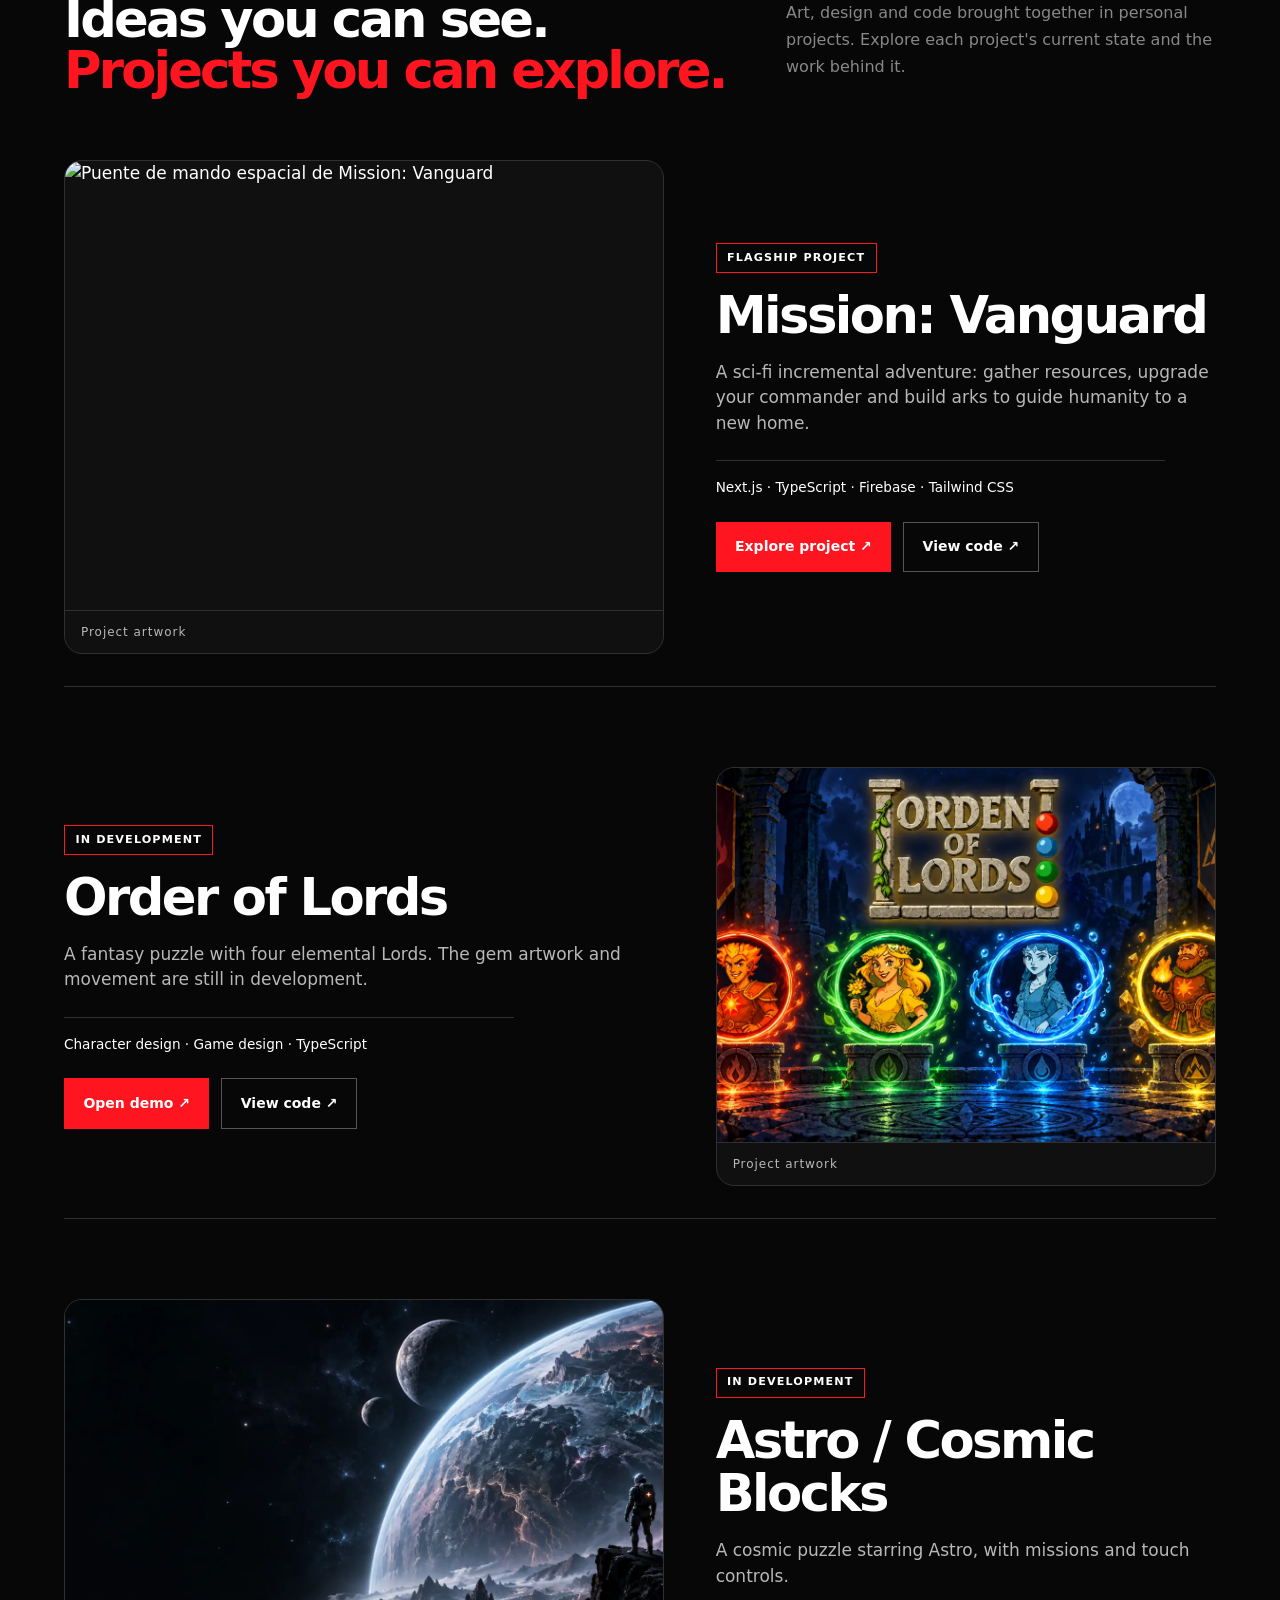
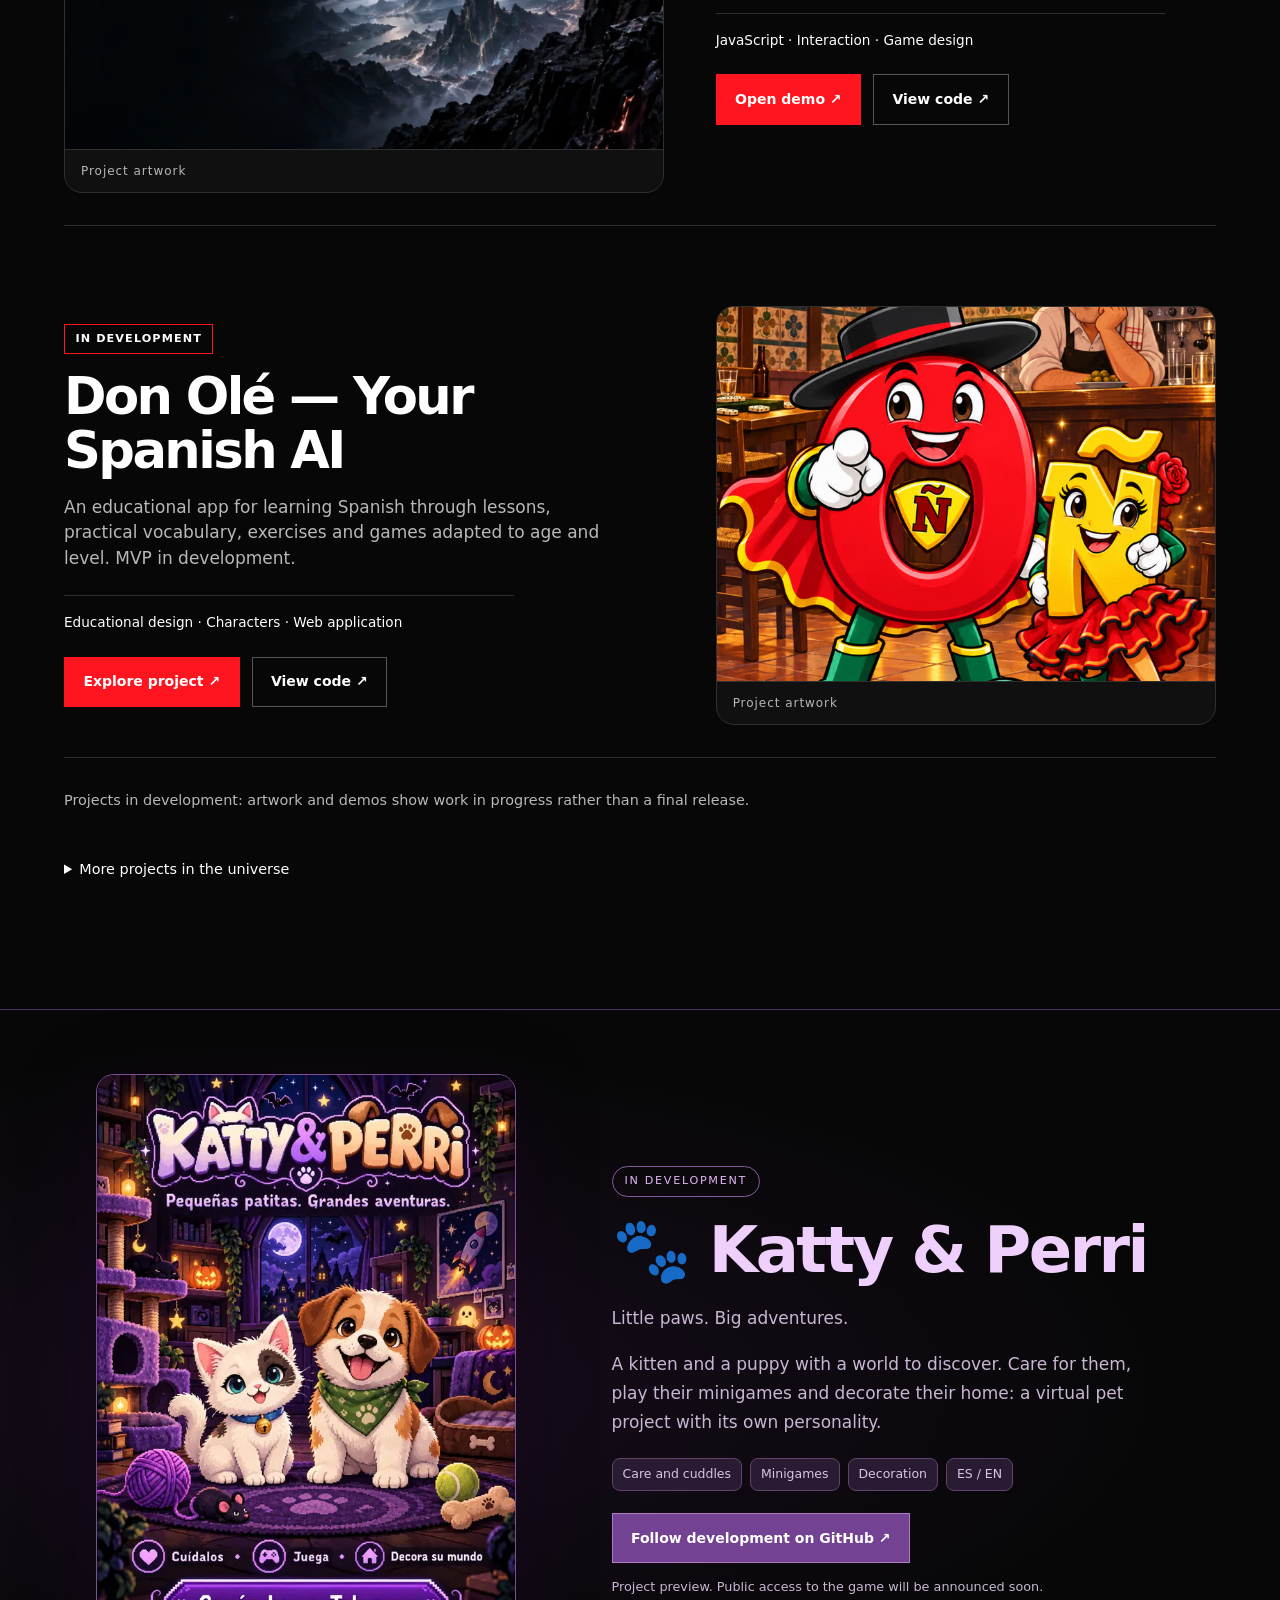
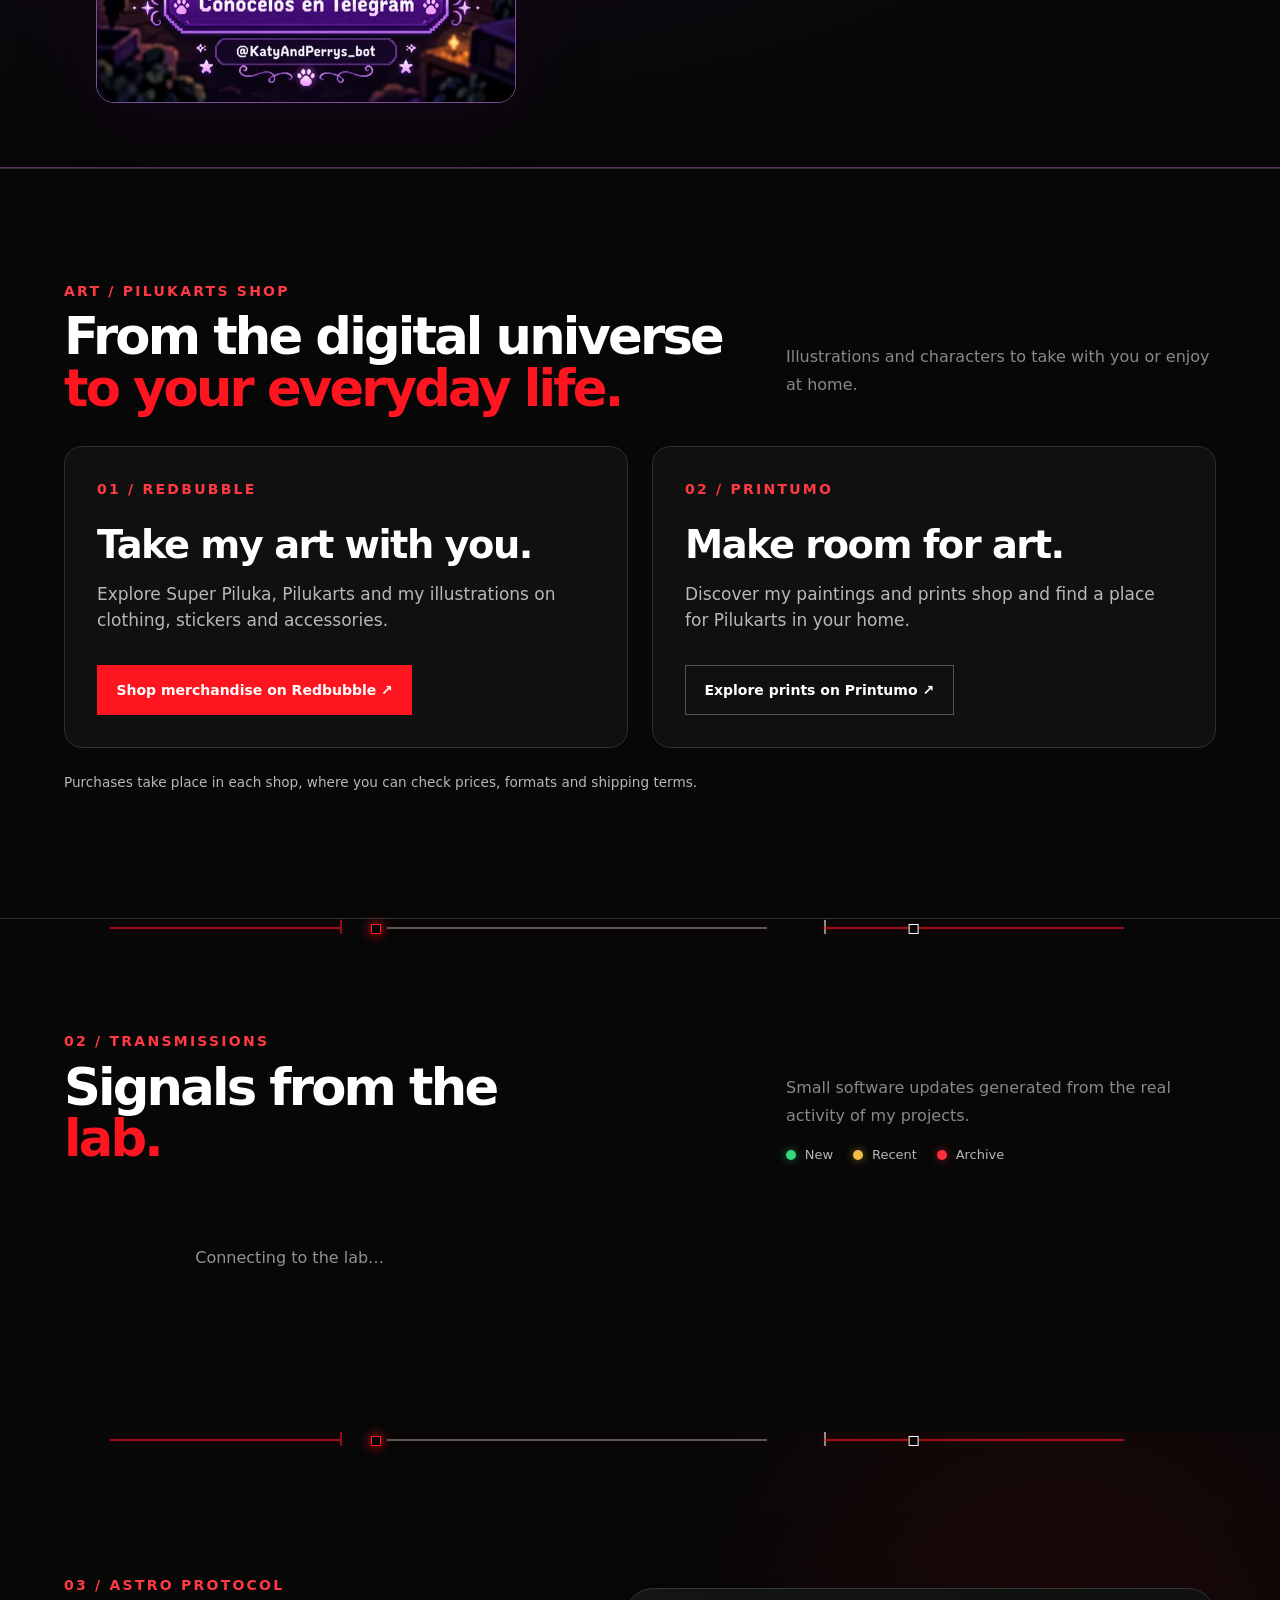
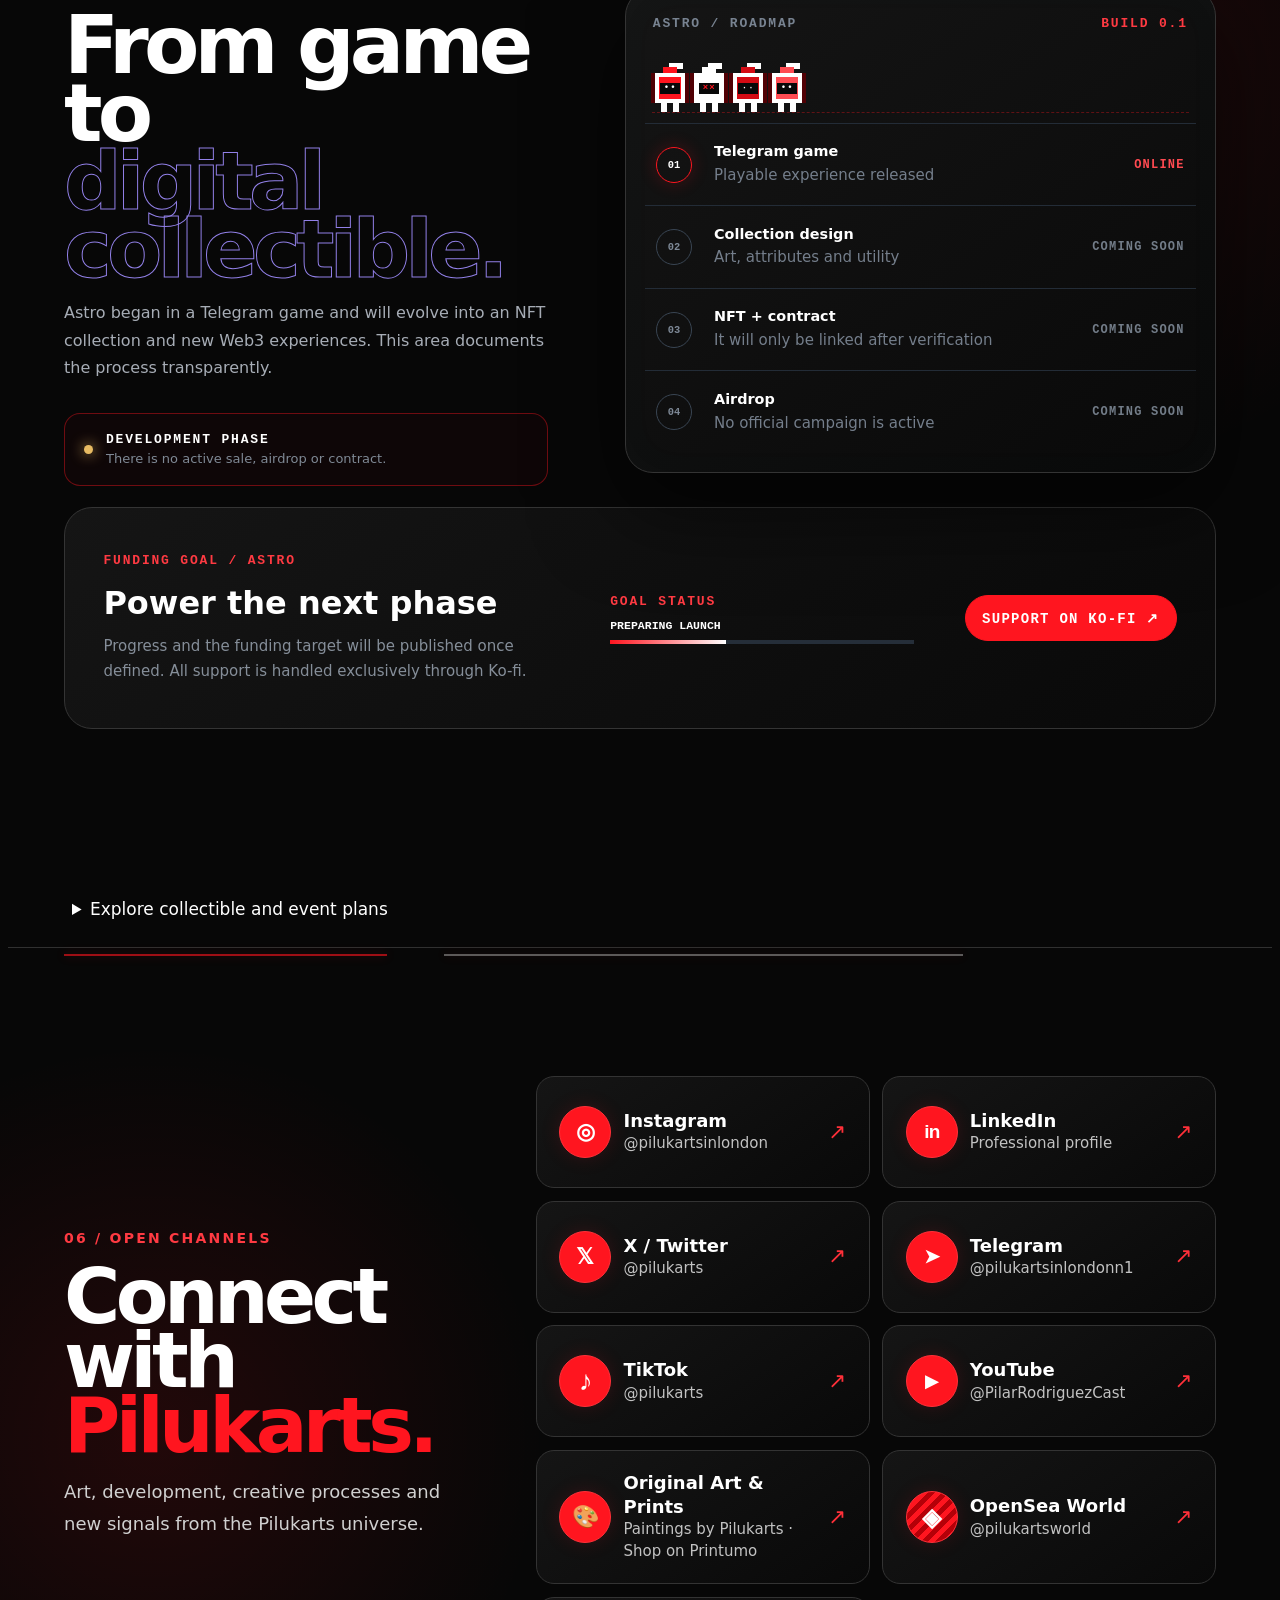
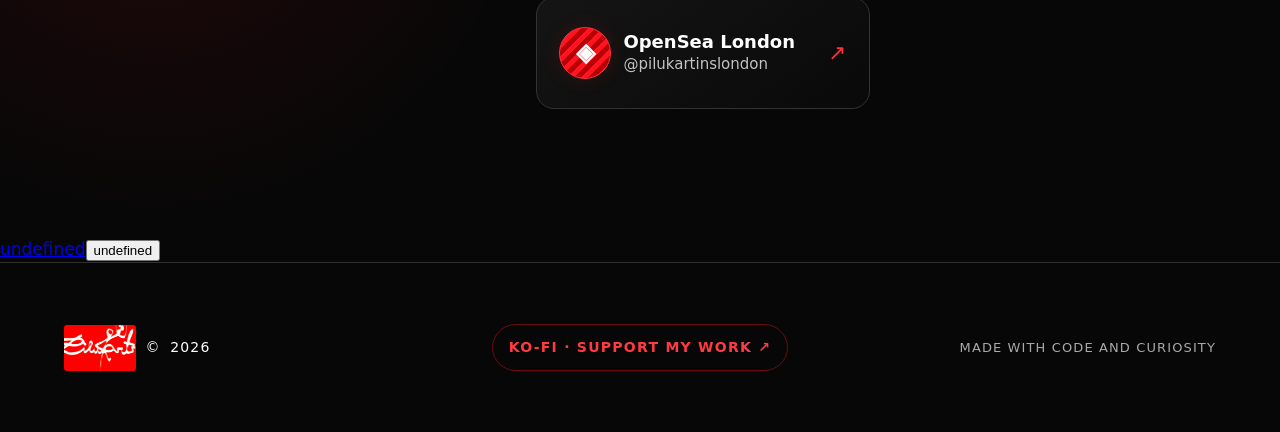
==== commit 5e788f96: "Add accessible Astro footer patrol and hide Forgenite Frenzy" ====
--- a/index.html
+++ b/index.html
@@ -112,7 +112,7 @@
         </article>
       </div>
       <p class="work-note" data-i18n="developmentNote">Proyectos en desarrollo: sus imágenes y demos muestran el trabajo actual, no una versión final.</p>
-      <details class="work-more"><summary data-i18n="moreProjects">Otros proyectos del universo</summary><ul><li><a href="BattleofGlory/">Battle of Glory ↗</a></li><li>Super Piluka — <span data-i18n="inDevelopment">EN DESARROLLO</span></li><li>Forgenite Frenzy — <span data-i18n="inDevelopment">EN DESARROLLO</span></li><li>Temple of Horus — <span data-i18n="inDevelopment">EN DESARROLLO</span></li></ul></details>
+      <details class="work-more"><summary data-i18n="moreProjects">Otros proyectos del universo</summary><ul><li><a href="BattleofGlory/">Battle of Glory ↗</a></li><li>Super Piluka — <span data-i18n="inDevelopment">EN DESARROLLO</span></li><li>Temple of Horus — <span data-i18n="inDevelopment">EN DESARROLLO</span></li></ul></details>
     </section>
 
 
@@ -236,6 +236,11 @@
     </section>
   </main>
 
+    <aside class="astro-footer" aria-label="Astro, mascota de Astro Tetris">
+      <div class="astro-footer-heading"><a href="tetris-astro/" data-i18n="astroFooterLink">ASTRO · MASCOTA DE ASTRO TETRIS ↗</a><button type="button" id="astro-motion" aria-pressed="false" data-i18n="astroPause">Pausar a Astro</button></div>
+      <div class="astro-track" aria-hidden="true"><div class="astro-walker"><div class="pixel-astro footer-astro"><i class="pixel-helmet"><b>••</b></i><i class="pixel-body">A</i><i class="pixel-arm arm-l"></i><i class="pixel-arm arm-r"></i><i class="pixel-leg leg-l"></i><i class="pixel-leg leg-r"></i></div></div></div>
+    </aside>
+
   <footer><span class="footer-brand"><img src="assets/pilukarts-logo.png" alt="Pilukarts" /> © <span id="year"></span></span><a class="footer-kofi" href="https://ko-fi.com/mariadelpilarrodriguezcastillejo" target="_blank" rel="noreferrer">KO-FI · APOYAR MI TRABAJO ↗</a><span>HECHO CON CÓDIGO Y CURIOSIDAD</span></footer>
 </body>
 </html>
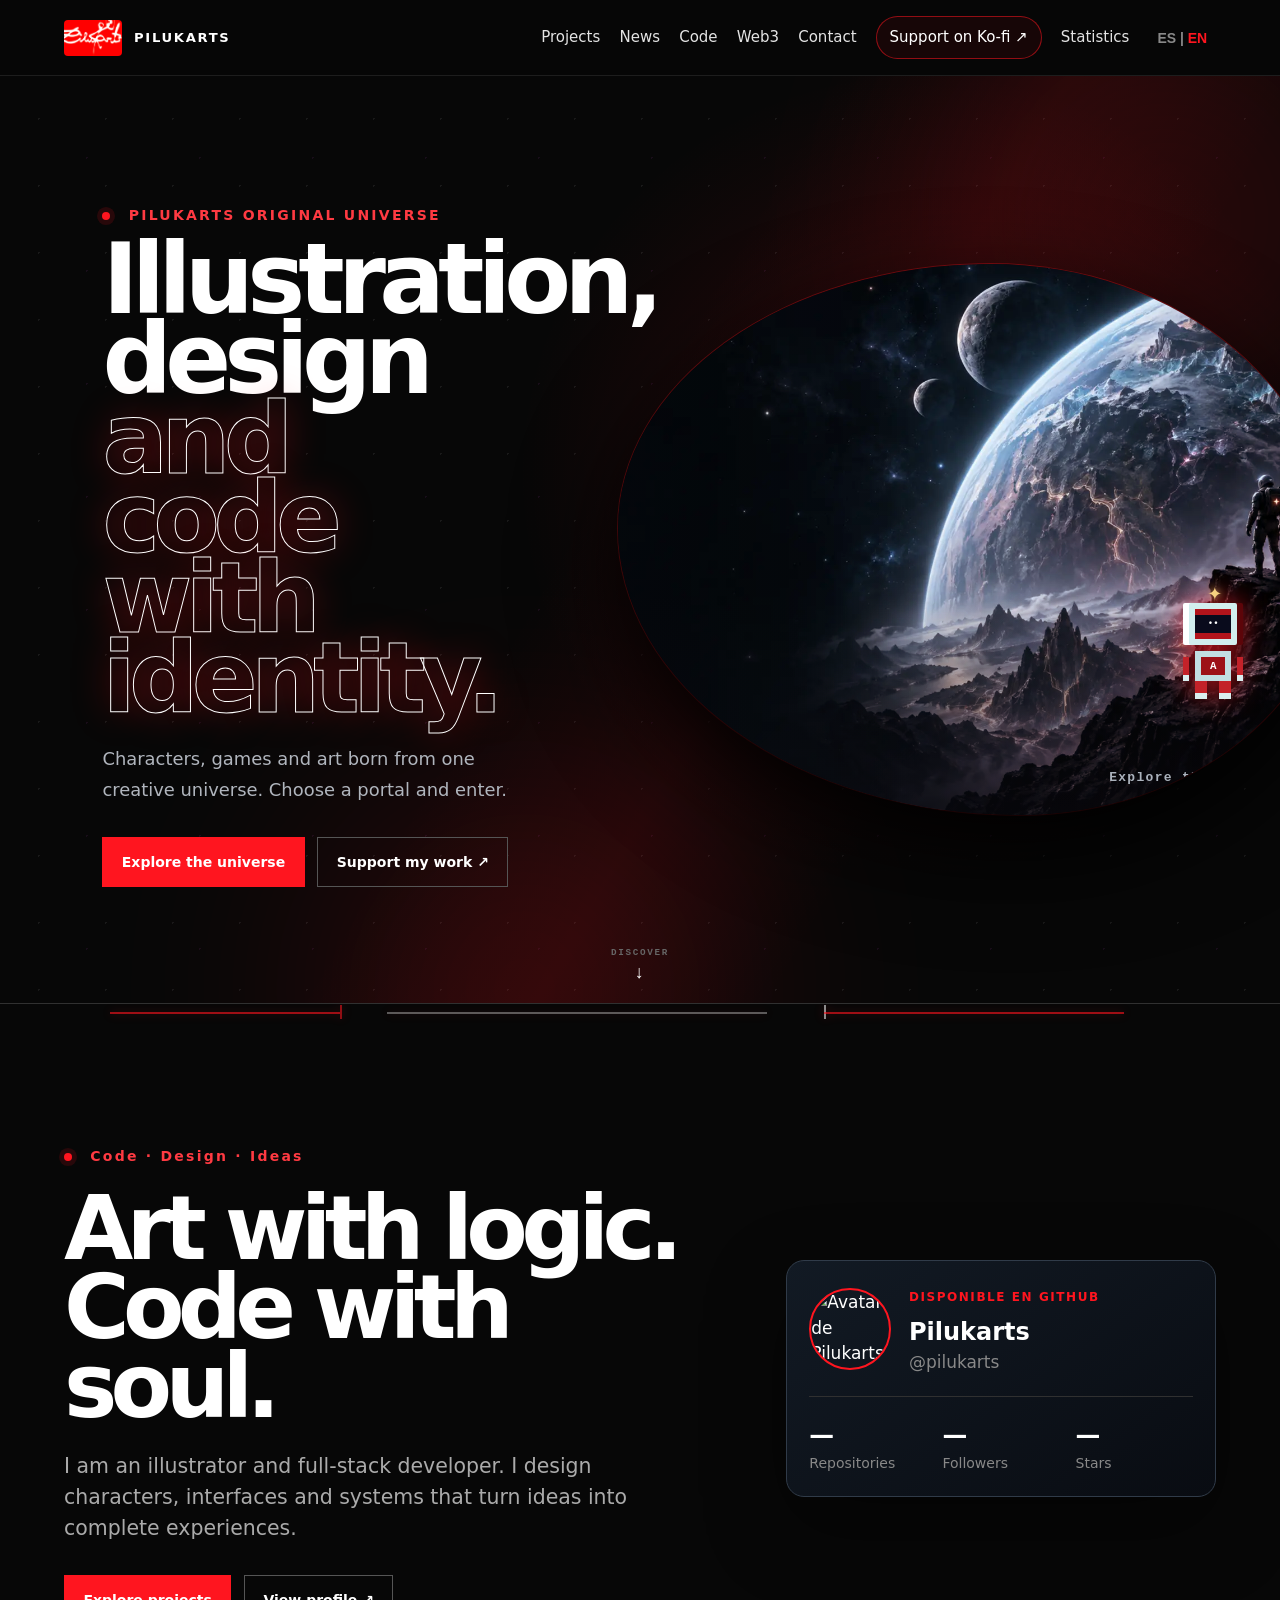
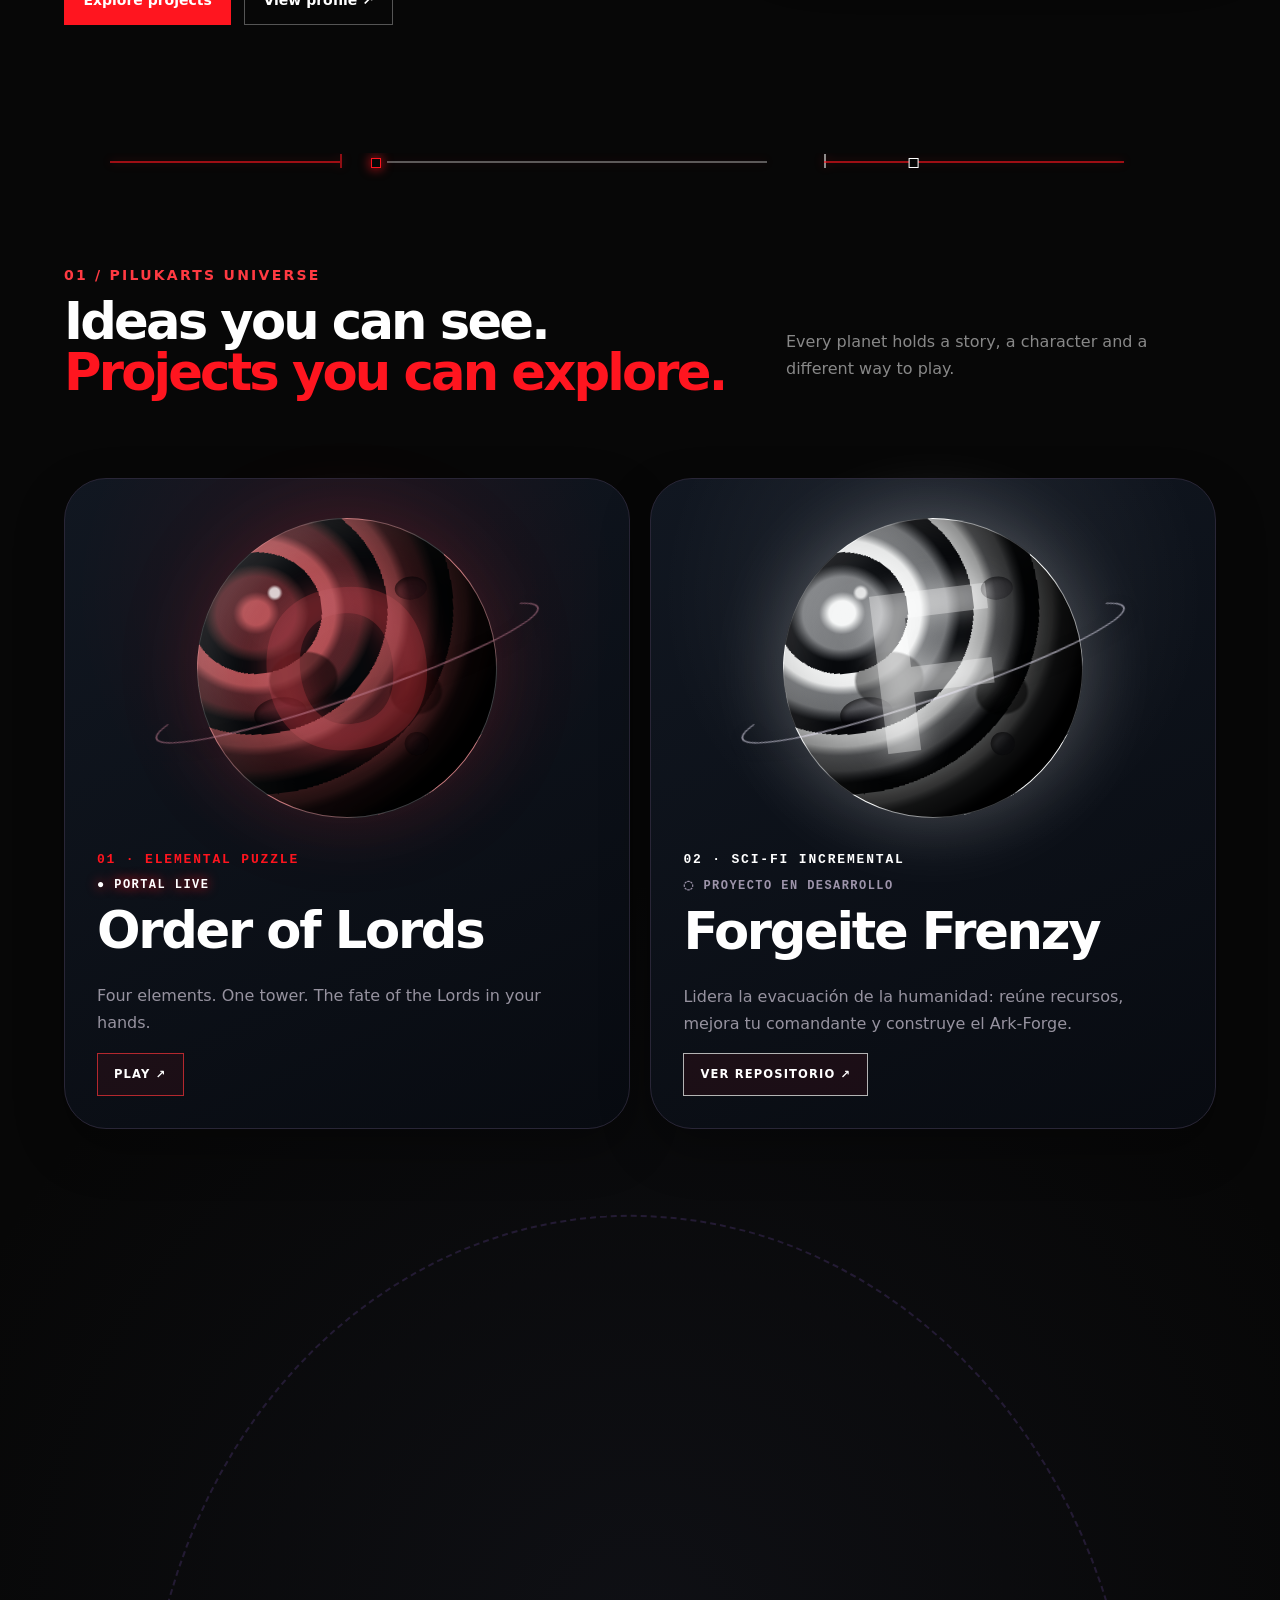
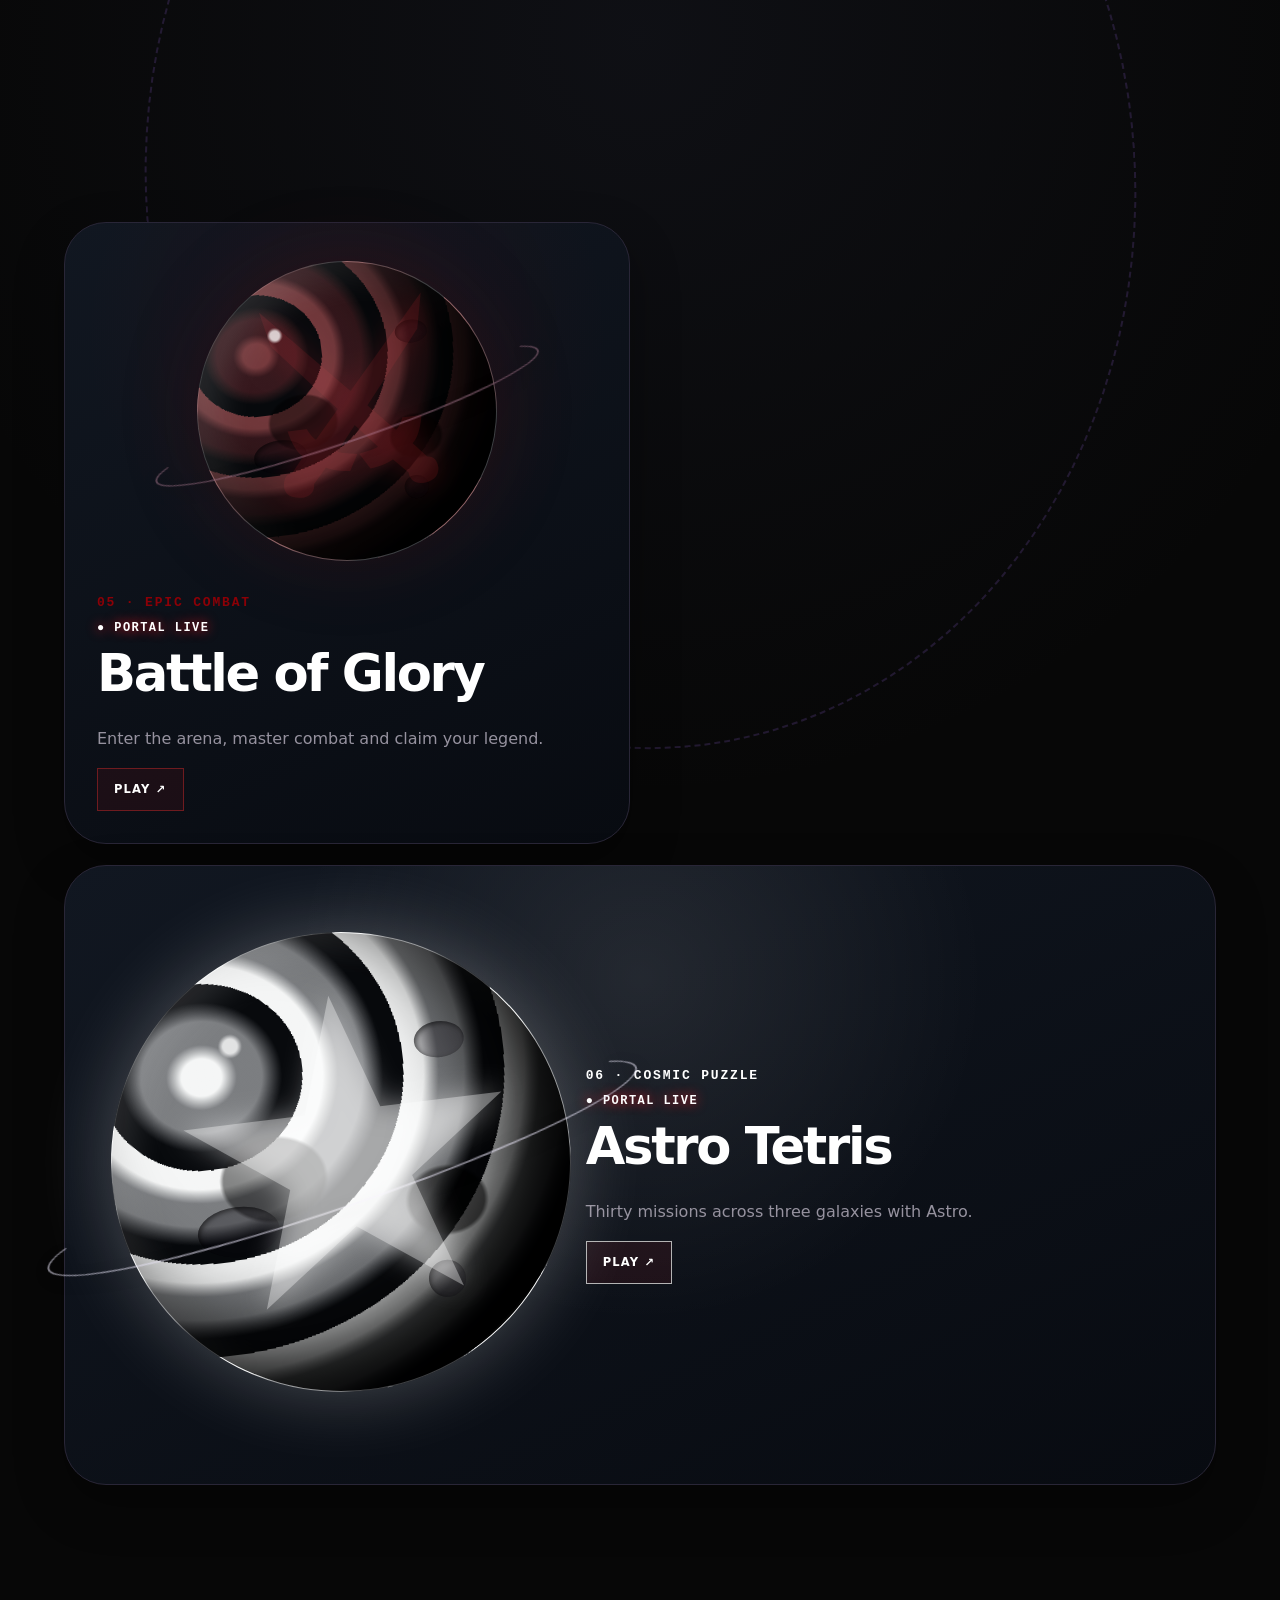
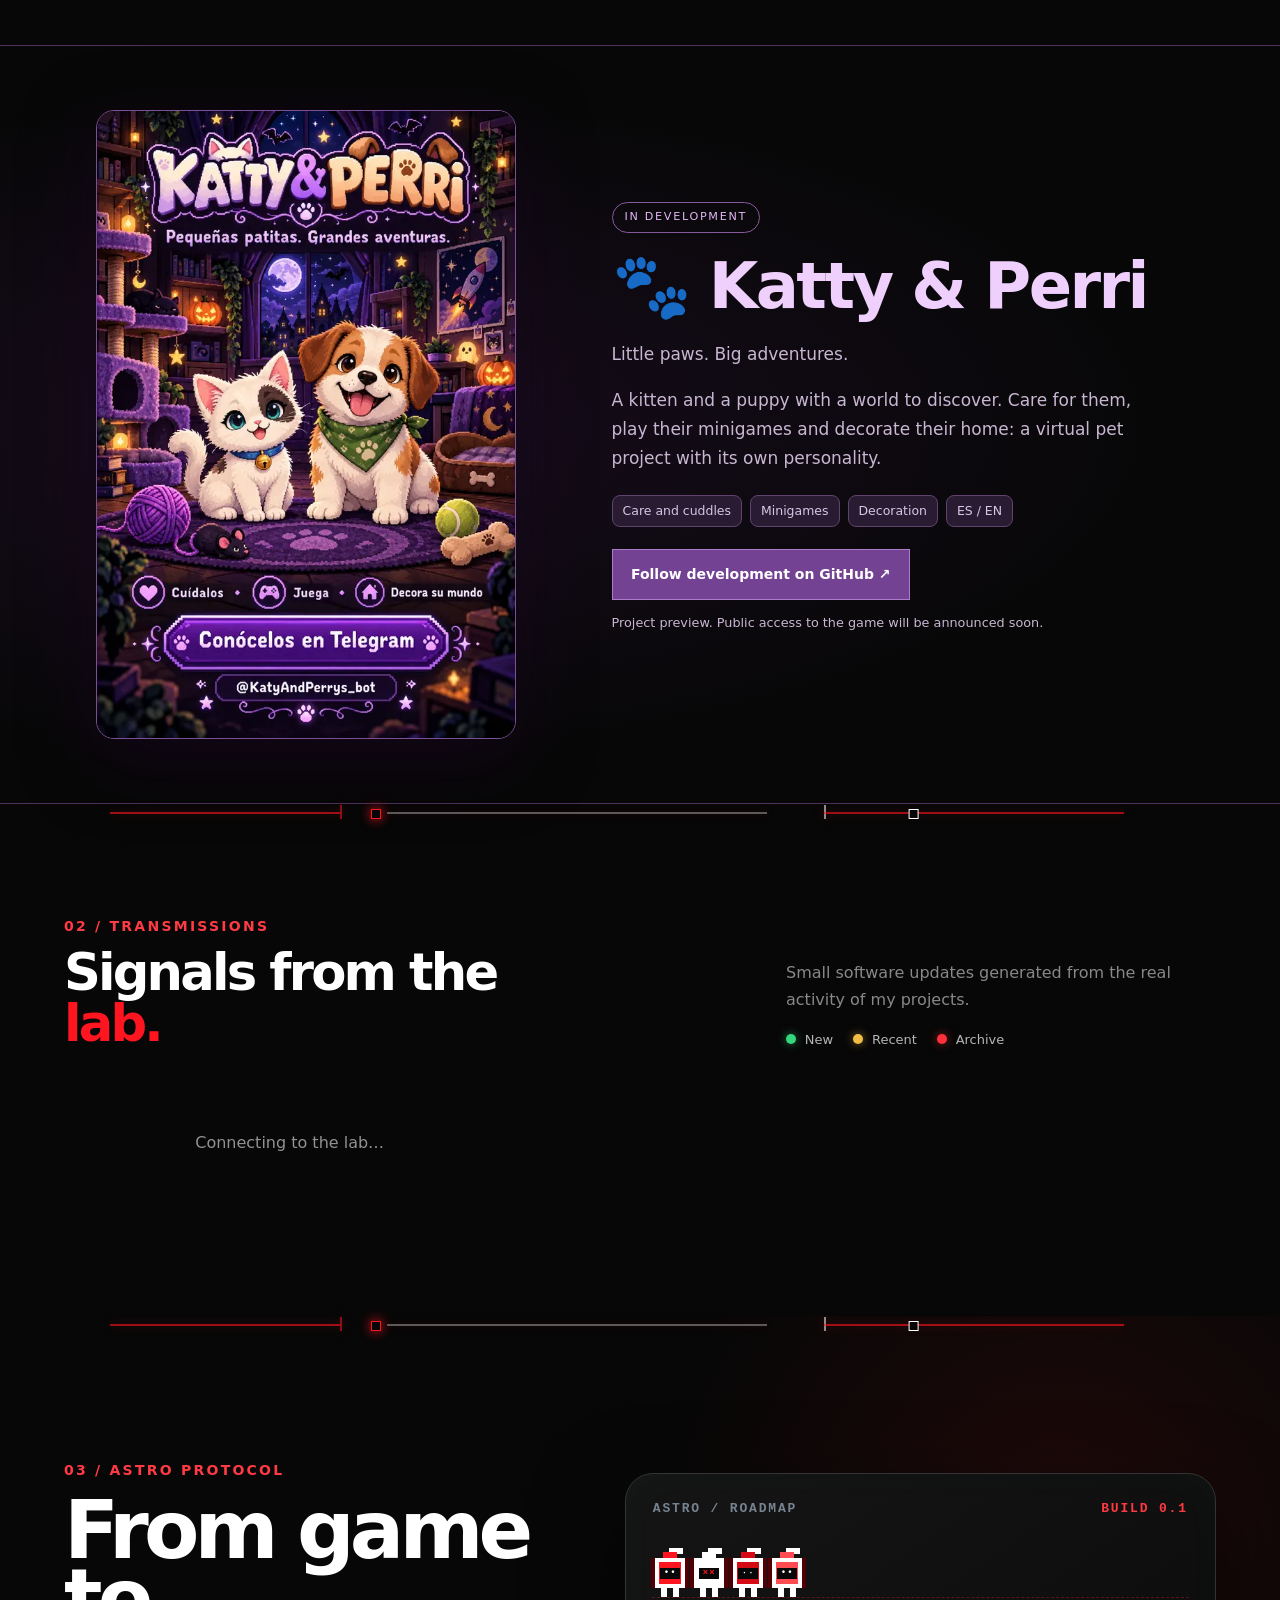
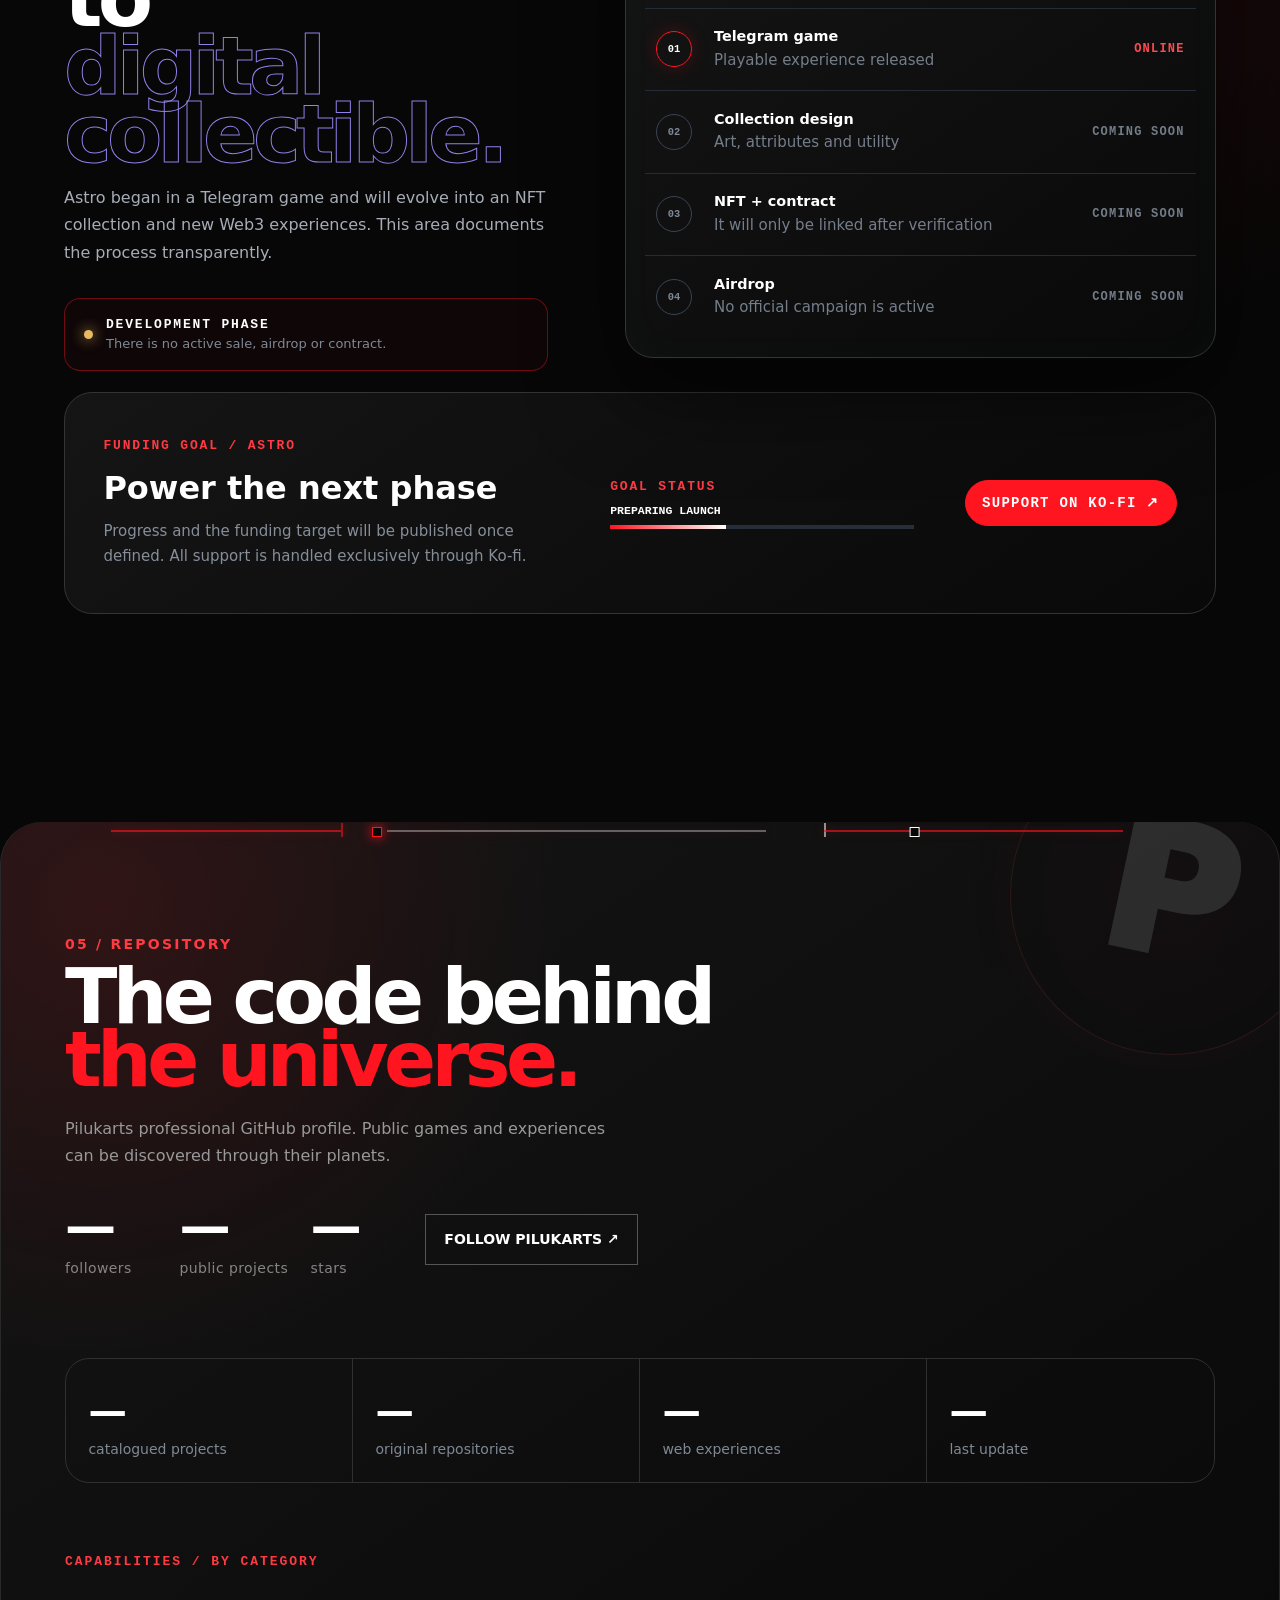
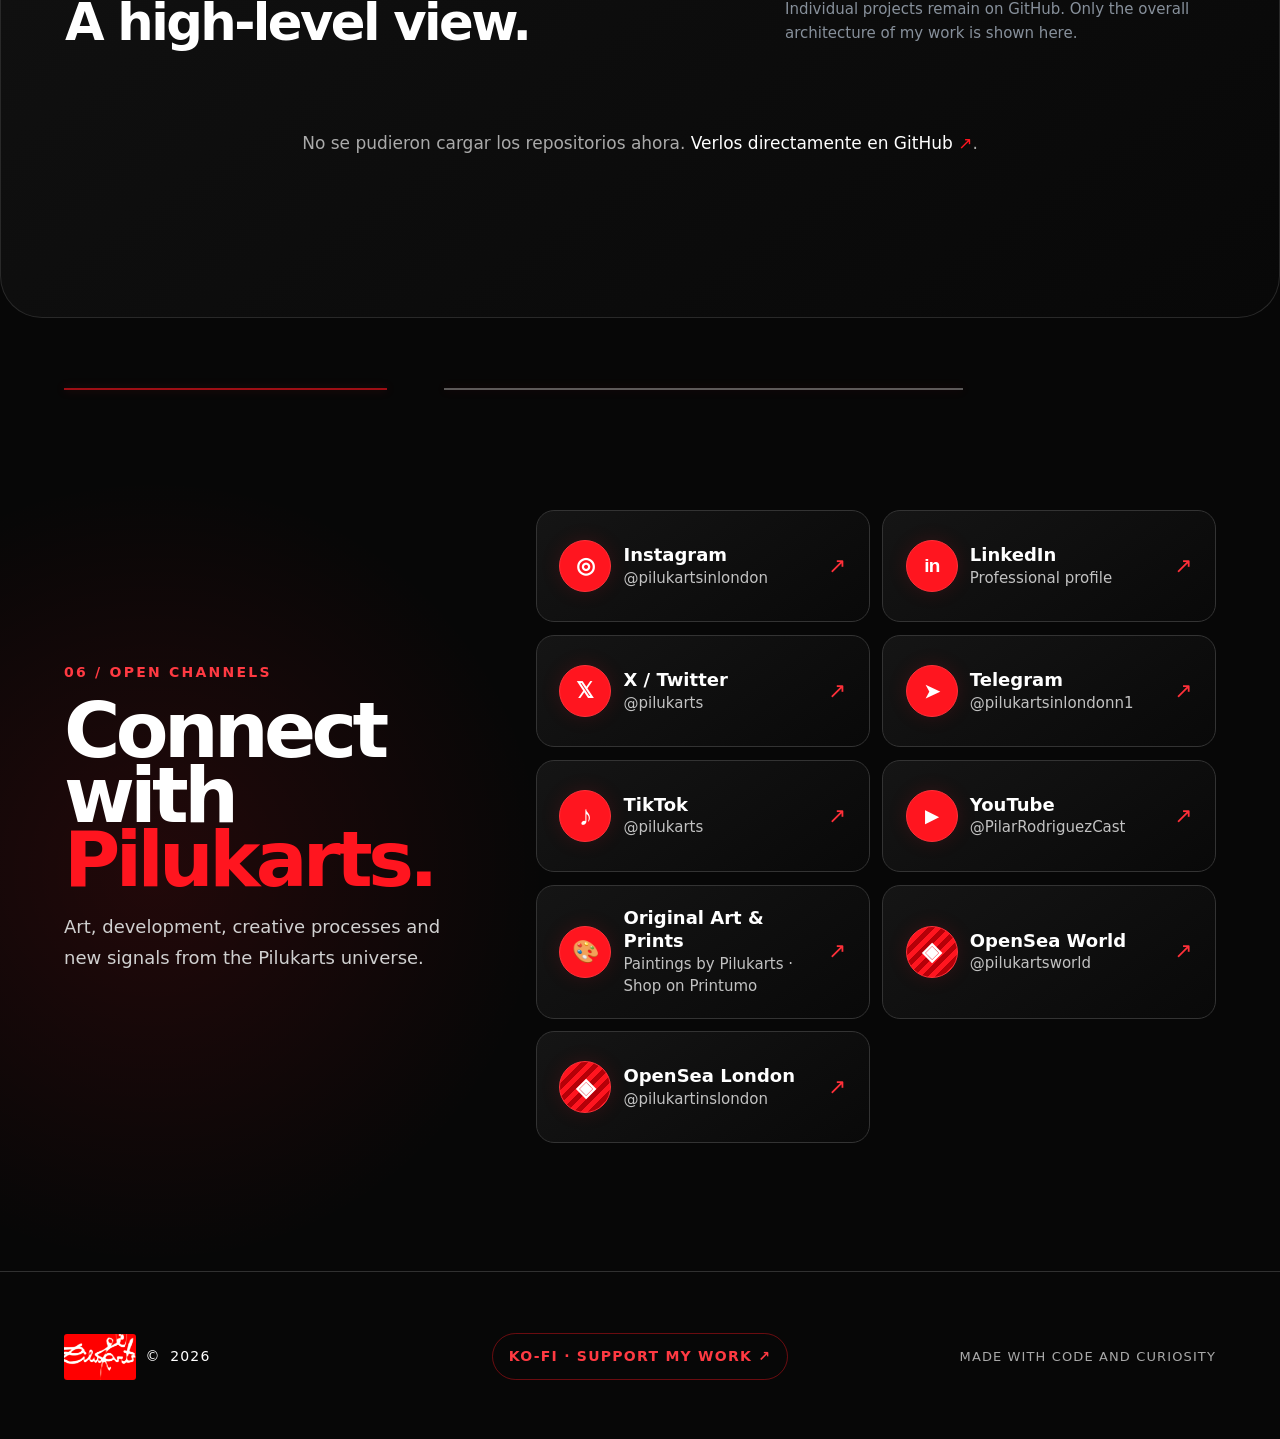
==== commit b7a1efc1: "Add Forgeite Frenzy to portfolio worlds" ====
--- a/index.html
+++ b/index.html
@@ -16,13 +16,16 @@
   <header class="topbar">
     <a class="brand" href="#inicio" aria-label="Pilukarts, inicio"><img src="assets/pilukarts-logo.png" alt="" /><b>PILUKARTS</b></a>
     <nav aria-label="Navegación principal">
-      <a href="#portales" data-i18n="navWorlds">Proyectos</a>
-      <a href="#tienda" data-i18n="navShop">Tienda</a>
+      <a href="#portales" data-i18n="navWorlds">Mundos</a>
+      <a href="https://pilukarts.github.io/BattleofGlory/" class="nav-game" target="_blank" rel="noreferrer">⚔ Battle of Glory</a>
+      <a href="https://printumo.com/shop/pilukarts-in-the-world" class="nav-game" target="_blank" rel="noreferrer">🎨 Comprar mis cuadros</a>
+      <a href="https://www.redbubble.com/es/people/pilukarts/shop" class="nav-game" target="_blank" rel="noreferrer">🛍 Tienda Pilukarts</a>
       <a href="#noticias">Noticias</a>
-      <a href="#proyectos" data-i18n="navSkills">Habilidades</a>
+      <a href="#proyectos">Código</a>
       <a href="#web3">Web3</a>
       <a href="#contacto">Contacto</a>
       <a class="kofi-nav" href="https://ko-fi.com/mariadelpilarrodriguezcastillejo" target="_blank" rel="noreferrer">Apoyar en Ko-fi ↗</a>
+      <a href="#estadisticas" data-i18n="navStats">Estadísticas</a>
       <button class="lang-toggle" id="lang-toggle" type="button" aria-label="Cambiar idioma">ES | <b>EN</b></button>
 
     </nav>
@@ -33,9 +36,9 @@
       <div class="cosmic-glow glow-one"></div><div class="cosmic-glow glow-two"></div>
       <div class="universe-copy">
         <p class="eyebrow"><span class="pulse"></span> PILUKARTS ORIGINAL UNIVERSE</p>
-        <h1 data-i18n="cinematicTitle">Ilustración, diseño<br><em>y código con identidad.</em></h1>
-        <p data-i18n="portfolioIntro">Soy Pilukarts. Creo personajes, interfaces y experiencias interactivas que unen arte y desarrollo.</p>
-        <div class="hero-actions"><a class="button button-primary" href="#portales" data-i18n="browseWork">Explorar mis proyectos</a><a class="button button-ghost" href="https://ko-fi.com/mariadelpilarrodriguezcastillejo" target="_blank" rel="noreferrer">Apoyar mi trabajo ↗</a></div>
+        <h1 data-i18n="cinematicTitle">Historias que<br><em>se convierten en mundos.</em></h1>
+        <p>Personajes, juegos y arte nacidos de un mismo universo creativo. Elige un portal y entra.</p>
+        <div class="hero-actions"><a class="button button-primary" href="#portales">Explorar el universo</a><a class="button button-ghost" href="https://ko-fi.com/mariadelpilarrodriguezcastillejo" target="_blank" rel="noreferrer">Apoyar mi trabajo ↗</a></div>
       </div>
       <a class="hero-planet-art" href="tetris-astro/" aria-label="Explorar Astro Cosmic Blocks">
         <img src="assets/pilukarts-astro-planet.webp" alt="Astro observa un planeta mineral atravesado por señales luminosas">
@@ -49,10 +52,10 @@
     <section class="hero creator-section" id="creadora">
       <div class="hero-copy">
         <p class="eyebrow"><span class="pulse"></span> <span data-i18n="eyebrow">Código · Diseño · Ideas</span></p>
-        <h2 class="creator-title" data-i18n="hero">Arte con lógica.<br /><em>Código con alma.</em></h2>
+        <h1 data-i18n="hero">Arte con lógica.<br /><em>Código con alma.</em></h1>
         <p class="intro" id="bio" data-fallback="bio">Soy ilustradora y full stack developer. Diseño personajes, interfaces y sistemas que convierten ideas en experiencias completas.</p>
         <div class="hero-actions">
-          <a class="button button-primary" href="#portales" data-i18n="explore">Explorar proyectos</a>
+          <a class="button button-primary" href="#proyectos" data-i18n="explore">Explorar proyectos</a>
           <a class="button button-ghost" href="https://github.com/pilukarts" target="_blank" rel="noreferrer" data-i18n="profile">Ver perfil ↗</a>
         </div>
       </div>
@@ -69,50 +72,38 @@
       </aside>
     </section>
 
-    <section class="repository-gateway section" id="proyectos">
-      <div class="repo-gateway-symbol" aria-hidden="true">P</div>
-      <div class="repo-gateway-copy"><p class="section-number">05 / REPOSITORIO</p><h2 data-i18n="skillsHeading">Habilidades en acción</h2><p data-i18n="skillsIntro">Explora los repositorios por tecnología y descubre cómo se conectan el diseño y el desarrollo.</p><p class="skills-overview" data-i18n="visualSkills">Ilustración y personajes · Diseño de interfaces · Desarrollo web · Juegos interactivos</p><div class="github-community"><div class="github-stats"><div><strong id="gateway-followers">—</strong><span data-i18n="followersLabel">seguidores</span></div><div><strong id="gateway-repositories">—</strong><span data-i18n="repositoriesLabel">proyectos públicos</span></div><div><strong id="gateway-stars">—</strong><span data-i18n="starsLabel">estrellas</span></div></div><a class="button button-ghost" href="https://github.com/pilukarts" target="_blank" rel="noreferrer" data-i18n="followGithub">SEGUIR A PILUKARTS ↗</a></div></div>
-      <div class="code-portfolio">
-        <div class="code-stats">
-          <div><strong id="total-projects">—</strong><span>proyectos catalogados</span></div>
-          <div><strong id="original-count">—</strong><span>repositorios originales</span></div>
-          <div><strong id="website-count">—</strong><span>experiencias web</span></div>
-          <div><strong id="last-update">—</strong><span>última actualización</span></div>
-        </div>
-        <div class="category-head">
-          <div><p class="code-label">CAPACIDADES / POR CATEGORÍA</p><h3>Una vista de alto nivel.</h3></div>
-          <p>Los proyectos individuales permanecen en GitHub. Aquí se muestra únicamente la arquitectura general de mi trabajo.</p>
-        </div>
-        <div id="category-grid" class="category-grid" aria-live="polite"></div>
-        <div id="category-results" class="category-results" hidden></div>
-        <p id="message" class="message" hidden></p>
-        <div class="technical-data" hidden><div id="language-chart"></div><div id="repo-grid"></div><div id="filters"></div><input id="search"><strong id="total-projects-legacy"></strong></div>
-      </div>
-    </section>
-
-    <section class="featured-work section" id="portales" aria-labelledby="work-heading">
-      <div class="section-heading"><div><p class="section-number" data-i18n="projectLabel">01 / PROYECTOS DESTACADOS</p><h2 id="work-heading" data-i18n="planetTitle">Ideas que puedes ver.<br><em>Proyectos que puedes explorar.</em></h2></div><p class="section-intro" data-i18n="projectIntro">Arte, diseño y código reunidos en proyectos propios. Cada uno muestra su estado y permite explorar el trabajo detrás.</p></div>
-      <div class="work-list">
-        <article class="work-item work-vanguard">
-          <figure class="work-art"><img src="https://raw.githubusercontent.com/pilukarts/Mission-Vanguard/dc73110b5a9bfb2f494cd08bca8010e31becfa58/public/images/global/mission-vanguard-command-deck.png" alt="Puente de mando espacial de Mission: Vanguard" loading="lazy"><figcaption data-i18n="projectArtwork">Arte del proyecto</figcaption></figure>
-          <div class="work-copy"><span class="work-state" data-i18n="vanguardFeatured">PROYECTO ESTRELLA</span><h3>Mission: Vanguard</h3><p data-i18n="vanguardDescription">Una aventura incremental de ciencia ficción: reúne recursos, mejora a tu comandante y construye arcas para guiar a la humanidad hacia un nuevo hogar.</p><p class="work-skills">Next.js · TypeScript · Firebase · Tailwind CSS</p><div class="work-actions"><a class="button button-primary" href="https://pilukarts.github.io/Mission-Vanguard/" data-i18n="viewProject">Explorar proyecto ↗</a><a class="button button-ghost" href="https://github.com/pilukarts/Mission-Vanguard" target="_blank" rel="noopener noreferrer" data-i18n="viewCode">Ver código ↗</a></div></div>
-        </article>
-
-        <article class="work-item work-lords">
-          <figure class="work-art"><img src="assets/orden-of-lords.webp" alt="Arte de Order of Lords" loading="lazy"><figcaption data-i18n="projectArtwork">Arte del proyecto</figcaption></figure>
-          <div class="work-copy"><span class="work-state" data-i18n="inDevelopment">EN DESARROLLO</span><h3>Order of Lords</h3><p data-i18n="lordsDescription">Un puzzle de fantasía con cuatro Lords elementales. El acabado de las gemas y su movimiento siguen en desarrollo.</p><p class="work-skills" data-i18n="lordsSkills">Diseño de personajes · Diseño de juego · TypeScript</p><div class="work-actions"><a class="button button-primary" href="https://pilukarts.github.io/OrdenOFlordsThePuzzleGame/" data-i18n="viewDemo">Abrir demo ↗</a><a class="button button-ghost" href="https://github.com/pilukarts/OrdenOFlordsThePuzzleGame" target="_blank" rel="noopener noreferrer" data-i18n="viewCode">Ver código ↗</a></div></div>
-        </article>
-        <article class="work-item work-astro">
-          <figure class="work-art"><img src="assets/pilukarts-astro-planet.webp" alt="Astro ante un planeta del universo Pilukarts" loading="lazy"><figcaption data-i18n="projectArtwork">Arte del proyecto</figcaption></figure>
-          <div class="work-copy"><span class="work-state" data-i18n="inDevelopment">EN DESARROLLO</span><h3>Astro / Cosmic Blocks</h3><p data-i18n="astroDescription">Un puzzle cósmico protagonizado por Astro, con misiones y controles táctiles.</p><p class="work-skills" data-i18n="astroSkills">JavaScript · Interacción · Diseño de juego</p><div class="work-actions"><a class="button button-primary" href="tetris-astro/" data-i18n="viewDemo">Abrir demo ↗</a><a class="button button-ghost" href="https://github.com/pilukarts/pilukarts.github.io/tree/main/tetris-astro" target="_blank" rel="noopener noreferrer" data-i18n="viewCode">Ver código ↗</a></div></div>
-        </article>
-        <article class="work-item work-don">
-          <figure class="work-art"><img src="don-ole/assets/don-ole-y-miss-enita.jpg" alt="Don Olé y Miss Ñita" loading="lazy"><figcaption data-i18n="projectArtwork">Arte del proyecto</figcaption></figure>
-          <div class="work-copy"><span class="work-state" data-i18n="inDevelopment">EN DESARROLLO</span><h3>Don Olé — Your Spanish AI</h3><p data-i18n="donDescription">Una aplicación educativa para aprender español con lecciones, vocabulario práctico, ejercicios y juegos adaptados por edad y nivel. MVP en desarrollo.</p><p class="work-skills" data-i18n="donSkills">Diseño educativo · Personajes · Aplicación web</p><div class="work-actions"><a class="button button-primary" href="don-ole/" data-i18n="viewProject">Explorar proyecto ↗</a><a class="button button-ghost" href="https://github.com/pilukarts/Don-Ole-your-spanish-AI" target="_blank" rel="noopener noreferrer" data-i18n="viewCode">Ver código ↗</a></div></div>
-        </article>
-      </div>
-      <p class="work-note" data-i18n="developmentNote">Proyectos en desarrollo: sus imágenes y demos muestran el trabajo actual, no una versión final.</p>
-      <details class="work-more"><summary data-i18n="moreProjects">Otros proyectos del universo</summary><ul><li><a href="BattleofGlory/">Battle of Glory ↗</a></li><li>Super Piluka — <span data-i18n="inDevelopment">EN DESARROLLO</span></li><li>Temple of Horus — <span data-i18n="inDevelopment">EN DESARROLLO</span></li></ul></details>
+    <section class="planet-worlds section" id="portales">
+      <div class="section-heading planet-heading">
+        <div><p class="section-number">01 / UNIVERSO PILUKARTS</p><h2 data-i18n="planetTitle">Elige un mundo.<br><em>Empieza a jugar.</em></h2></div>
+        <p class="section-intro">Cada planeta guarda una historia, un personaje y una forma distinta de jugar.</p>
+      </div>
+      <div class="planet-map" id="world-slider">
+        <div class="universe-path" aria-hidden="true"></div>
+        <article class="world-planet planet-lords reveal-world">
+          <div class="planet-visual"><span>O</span><i></i><i></i><i></i></div>
+          <div class="planet-info"><small>01 · ELEMENTAL PUZZLE</small><span class="planet-status status-live" data-i18n="portalLive">● PORTAL ACTIVO</span><h3>Order of Lords</h3><p>Cuatro elementos. Una torre. El destino de los Lords en tus manos.</p><a href="OrdenOFlordsThePuzzleGame/">JUGAR ↗</a></div>
+        </article>
+        <article class="world-planet planet-forge reveal-world">
+          <div class="planet-visual"><span>F</span><i></i><i></i><i></i></div>
+          <div class="planet-info"><small>02 · SCI-FI INCREMENTAL</small><span class="planet-status">◌ PROYECTO EN DESARROLLO</span><h3>Forgeite Frenzy</h3><p>Lidera la evacuación de la humanidad: reúne recursos, mejora tu comandante y construye el Ark-Forge.</p><a href="https://github.com/pilukarts/forgeite-frenzy-AF" target="_blank" rel="noreferrer">VER REPOSITORIO ↗</a></div>
+        </article>
+        <article class="world-planet planet-piluka reveal-world">
+          <div class="planet-visual"><span>P</span><i></i><i></i><i></i></div>
+          <div class="planet-info"><small>03 · HERO ADVENTURE</small><span class="planet-status" data-i18n="classified">◇ ARCHIVO CLASIFICADO</span><h3>Super Piluka</h3><p>Una heroína, poderes inesperados y un universo lleno de personalidad.</p><b>PRÓXIMAMENTE</b></div>
+        </article>
+        <article class="world-planet planet-horus reveal-world">
+          <div class="planet-visual"><span>H</span><i></i><i></i><i></i></div>
+          <div class="planet-info"><small>04 · ANCIENT MYSTERY</small><span class="planet-status" data-i18n="signalDetected">◌ SEÑAL DETECTADA</span><h3>Temple of Horus</h3><p>Dioses, secretos y tesoros protegidos por un templo antiguo.</p><b>PRÓXIMAMENTE</b></div>
+        </article>
+        <article class="world-planet planet-glory reveal-world">
+          <div class="planet-visual"><span>⚔</span><i></i><i></i><i></i></div>
+          <div class="planet-info"><small>05 · EPIC COMBAT</small><span class="planet-status status-live" data-i18n="portalLive">● PORTAL ACTIVO</span><h3>Battle of Glory</h3><p>Entra en la arena, domina el combate y conquista tu leyenda.</p><a href="BattleofGlory/">JUGAR ↗</a></div>
+        </article>
+        <article class="world-planet planet-astro reveal-world">
+          <div class="planet-visual"><span>★</span><i></i><i></i><i></i></div>
+          <div class="planet-info"><small>06 · COSMIC PUZZLE</small><span class="planet-status status-live" data-i18n="portalLive">● PORTAL ACTIVO</span><h3>Astro Tetris</h3><p>Treinta misiones a través de tres galaxias junto a Astro.</p><a href="tetris-astro/">JUGAR ↗</a></div>
+        </article>
+      </div>
     </section>
 
 
@@ -128,35 +119,13 @@
       <img class="kp-poster" src="[data-uri]" width="600" height="900" loading="lazy" alt="Katty y Perri en una casita morada con luna, juguetes y calabazas">
       <div class="kp-copy">
         <span class="kp-state" data-i18n="kpState">EN DESARROLLO</span>
-        <h2 id="kp-heading">🐾 Katty &amp; Perri</h2>
+        <h2>🐾 Katty &amp; Perri</h2>
         <p data-i18n="kpTagline">Pequeñas patitas. Grandes aventuras.</p>
         <p data-i18n="kpDescription">Una gatita y un perrito con un mundo por descubrir. Cuídalos, juega a sus minijuegos y decora su hogar: un proyecto de mascotas virtuales con personalidad propia.</p>
         <div class="kp-tags"><span data-i18n="kpCare">Cuidados y cariño</span><span data-i18n="kpGames">Minijuegos</span><span data-i18n="kpDecor">Decoración</span><span>ES / EN</span></div>
         <a class="button" href="https://github.com/pilukarts/KattyAndPerriGame" target="_blank" rel="noreferrer" data-i18n="kpCode">Seguir el desarrollo en GitHub ↗</a>
         <p class="kp-note" data-i18n="kpNote">Adelanto del proyecto. El acceso público al juego se anunciará próximamente.</p>
       </div>
-    </section>
-
-    <section class="shop-section section" id="tienda" aria-labelledby="shop-heading">
-      <div class="section-heading">
-        <div><p class="section-number" data-i18n="shopLabel">ARTE / TIENDA PILUKARTS</p><h2 id="shop-heading" data-i18n="shopTitle">Del universo digital<br><em>a tu día a día.</em></h2></div>
-        <p class="section-intro" data-i18n="shopIntro">Ilustraciones y personajes que también puedes llevar contigo o disfrutar en casa.</p>
-      </div>
-      <div class="shop-options">
-        <article class="shop-option">
-          <p class="section-number">01 / REDBUBBLE</p>
-          <h3 data-i18n="merchTitle">Lleva mi arte contigo.</h3>
-          <p data-i18n="merchCopy">Explora los diseños de Super Piluka, Pilukarts y mis ilustraciones en ropa, pegatinas y accesorios.</p>
-          <a class="button button-primary" href="https://www.redbubble.com/es/people/pilukarts/shop" target="_blank" rel="noopener noreferrer" data-i18n="merchLink">Ver merchandising en Redbubble ↗</a>
-        </article>
-        <article class="shop-option">
-          <p class="section-number">02 / PRINTUMO</p>
-          <h3 data-i18n="printsTitle">Un espacio para el arte.</h3>
-          <p data-i18n="printsCopy">Descubre mi tienda de cuadros e impresiones para dar un lugar a Pilukarts en tu hogar.</p>
-          <a class="button button-ghost" href="https://printumo.com/shop/pilukarts-in-the-world" target="_blank" rel="noopener noreferrer" data-i18n="printsLink">Ver cuadros en Printumo ↗</a>
-        </article>
-      </div>
-      <p class="shop-note" data-i18n="shopNote">La compra se realiza en cada tienda, donde puedes consultar precios, formatos y condiciones de envío.</p>
     </section>
 
     <section class="newsroom section" id="noticias">
@@ -198,7 +167,6 @@
       </div>
     </section>
 
-    <details class="future-plans"><summary data-i18n="futurePlans">Explorar los planes de coleccionables y eventos</summary>
     <section class="drops section" id="airdrops">
       <div class="drop-orbit" aria-hidden="true"><span>★</span><i></i><i></i><i></i></div>
       <div class="drop-copy"><p class="section-number">03 / RECOMPENSAS CÓSMICAS</p><h2 data-i18n="dropsTitle">Airdrops y<br><em>eventos.</em></h2><p>Recompensas digitales, cosméticos de Astro y premios de temporada. La primera misión se anunciará aquí.</p><div class="status-pill"><span></span> PRÓXIMAMENTE · SIN AIRDROP ACTIVO</div><small>No conectes una cartera ni envíes fondos: actualmente no existe ninguna campaña oficial activa.</small></div>
@@ -213,9 +181,26 @@
       </div>
     </section>
 
-    </details>
-
-
+    <section class="repository-gateway section" id="proyectos">
+      <div class="repo-gateway-symbol" aria-hidden="true">P</div>
+      <div class="repo-gateway-copy"><p class="section-number">05 / REPOSITORIO</p><h2 data-i18n="repoTitle">El código detrás<br><em>del universo.</em></h2><p>Perfil profesional de Pilukarts en GitHub. Los juegos y experiencias públicas se descubren desde sus planetas.</p><div class="github-community"><div class="github-stats"><div><strong id="gateway-followers">—</strong><span data-i18n="followersLabel">seguidores</span></div><div><strong id="gateway-repositories">—</strong><span data-i18n="repositoriesLabel">proyectos públicos</span></div><div><strong id="gateway-stars">—</strong><span data-i18n="starsLabel">estrellas</span></div></div><a class="button button-ghost" href="https://github.com/pilukarts" target="_blank" rel="noreferrer" data-i18n="followGithub">SEGUIR A PILUKARTS ↗</a></div></div>
+      <div class="code-portfolio">
+        <div class="code-stats">
+          <div><strong id="total-projects">—</strong><span>proyectos catalogados</span></div>
+          <div><strong id="original-count">—</strong><span>repositorios originales</span></div>
+          <div><strong id="website-count">—</strong><span>experiencias web</span></div>
+          <div><strong id="last-update">—</strong><span>última actualización</span></div>
+        </div>
+        <div class="category-head">
+          <div><p class="code-label">CAPACIDADES / POR CATEGORÍA</p><h3>Una vista de alto nivel.</h3></div>
+          <p>Los proyectos individuales permanecen en GitHub. Aquí se muestra únicamente la arquitectura general de mi trabajo.</p>
+        </div>
+        <div id="category-grid" class="category-grid" aria-live="polite"></div>
+        <div id="category-results" class="category-results" hidden></div>
+        <p id="message" class="message" hidden></p>
+        <div class="technical-data" hidden><div id="language-chart"></div><div id="repo-grid"></div><div id="filters"></div><input id="search"><strong id="total-projects-legacy"></strong></div>
+      </div>
+    </section>
     <section class="social-hub section" id="contacto">
       <div class="social-copy">
         <p class="section-number">06 / CANALES ABIERTOS</p>
@@ -236,11 +221,6 @@
     </section>
   </main>
 
-    <aside class="astro-footer" aria-label="Astro, mascota de Astro Tetris">
-      <div class="astro-footer-heading"><a href="tetris-astro/" data-i18n="astroFooterLink">ASTRO · MASCOTA DE ASTRO TETRIS ↗</a><button type="button" id="astro-motion" aria-pressed="false" data-i18n="astroPause">Pausar a Astro</button></div>
-      <div class="astro-track" aria-hidden="true"><div class="astro-walker"><div class="pixel-astro footer-astro"><i class="pixel-helmet"><b>••</b></i><i class="pixel-body">A</i><i class="pixel-arm arm-l"></i><i class="pixel-arm arm-r"></i><i class="pixel-leg leg-l"></i><i class="pixel-leg leg-r"></i></div></div></div>
-    </aside>
-
   <footer><span class="footer-brand"><img src="assets/pilukarts-logo.png" alt="Pilukarts" /> © <span id="year"></span></span><a class="footer-kofi" href="https://ko-fi.com/mariadelpilarrodriguezcastillejo" target="_blank" rel="noreferrer">KO-FI · APOYAR MI TRABAJO ↗</a><span>HECHO CON CÓDIGO Y CURIOSIDAD</span></footer>
 </body>
 </html>
--- a/styles.css
+++ b/styles.css
@@ -202,3 +202,21 @@
 .skills-overview{font-size:.9rem;color:var(--white)}
 @media(max-width:768px){.work-item{grid-template-columns:1fr;gap:1.5rem}.work-item:nth-child(even) .work-art{order:0}.work-actions .button{flex:1;text-align:center}}
 @media(max-width:400px){.work-actions{flex-direction:column}.work-copy h3{font-size:2rem}}
+
+/* Astro patrol: confined to the footer, with an explicit pause control. */
+.astro-footer{max-width:1440px;margin:0 auto;padding:1.5rem clamp(1.25rem,5vw,5.5rem) 0;border-top:1px solid var(--line)}
+.astro-footer-heading{display:flex;align-items:center;justify-content:space-between;gap:1rem;flex-wrap:wrap}
+.astro-footer-heading a{color:var(--muted);font:700 .65rem/1.5 ui-monospace,monospace;letter-spacing:.08em;text-decoration:none}
+.astro-footer-heading a:hover{color:var(--white)}
+#astro-motion{border:1px solid var(--line);background:transparent;color:var(--muted);font:inherit;font-size:.75rem;padding:.5rem .75rem;min-height:44px;cursor:pointer}
+.astro-track{height:96px;border-bottom:1px solid var(--line);overflow:hidden;position:relative}
+.astro-walker{position:absolute;left:0;bottom:0;width:48px;height:76px;animation:astro-patrol 22s linear infinite}
+.astro-track .footer-astro{--px:4px;position:relative;right:auto;bottom:auto;animation:none;width:48px;height:72px;filter:none}
+.footer-astro .pixel-leg{animation:astro-step .5s steps(2,end) infinite}
+.footer-astro .leg-r{animation-delay:-.25s}
+.footer-astro .arm-r{transform-origin:top center;animation:astro-wave 22s ease-in-out infinite}
+.astro-footer.is-paused .astro-walker,.astro-footer.is-paused .footer-astro i{animation-play-state:paused}
+@keyframes astro-patrol{0%,8%{left:0;transform:scaleX(1)}42%,50%{left:calc(100% - 48px);transform:scaleX(1)}51%,58%{left:calc(100% - 48px);transform:scaleX(-1)}92%,99%{left:0;transform:scaleX(-1)}100%{left:0;transform:scaleX(1)}}
+@keyframes astro-step{to{transform:translateY(-3px)}}
+@keyframes astro-wave{0%,40%,51%,90%,100%{transform:rotate(0)}43%,47%,93%,97%{transform:rotate(-125deg)}45%,49%,95%,99%{transform:rotate(-90deg)}}
+@media(prefers-reduced-motion:reduce){.astro-walker,.footer-astro .pixel-leg,.footer-astro .arm-r{animation:none!important}.footer-astro .arm-r{transform:rotate(-110deg)}#astro-motion{display:none}}
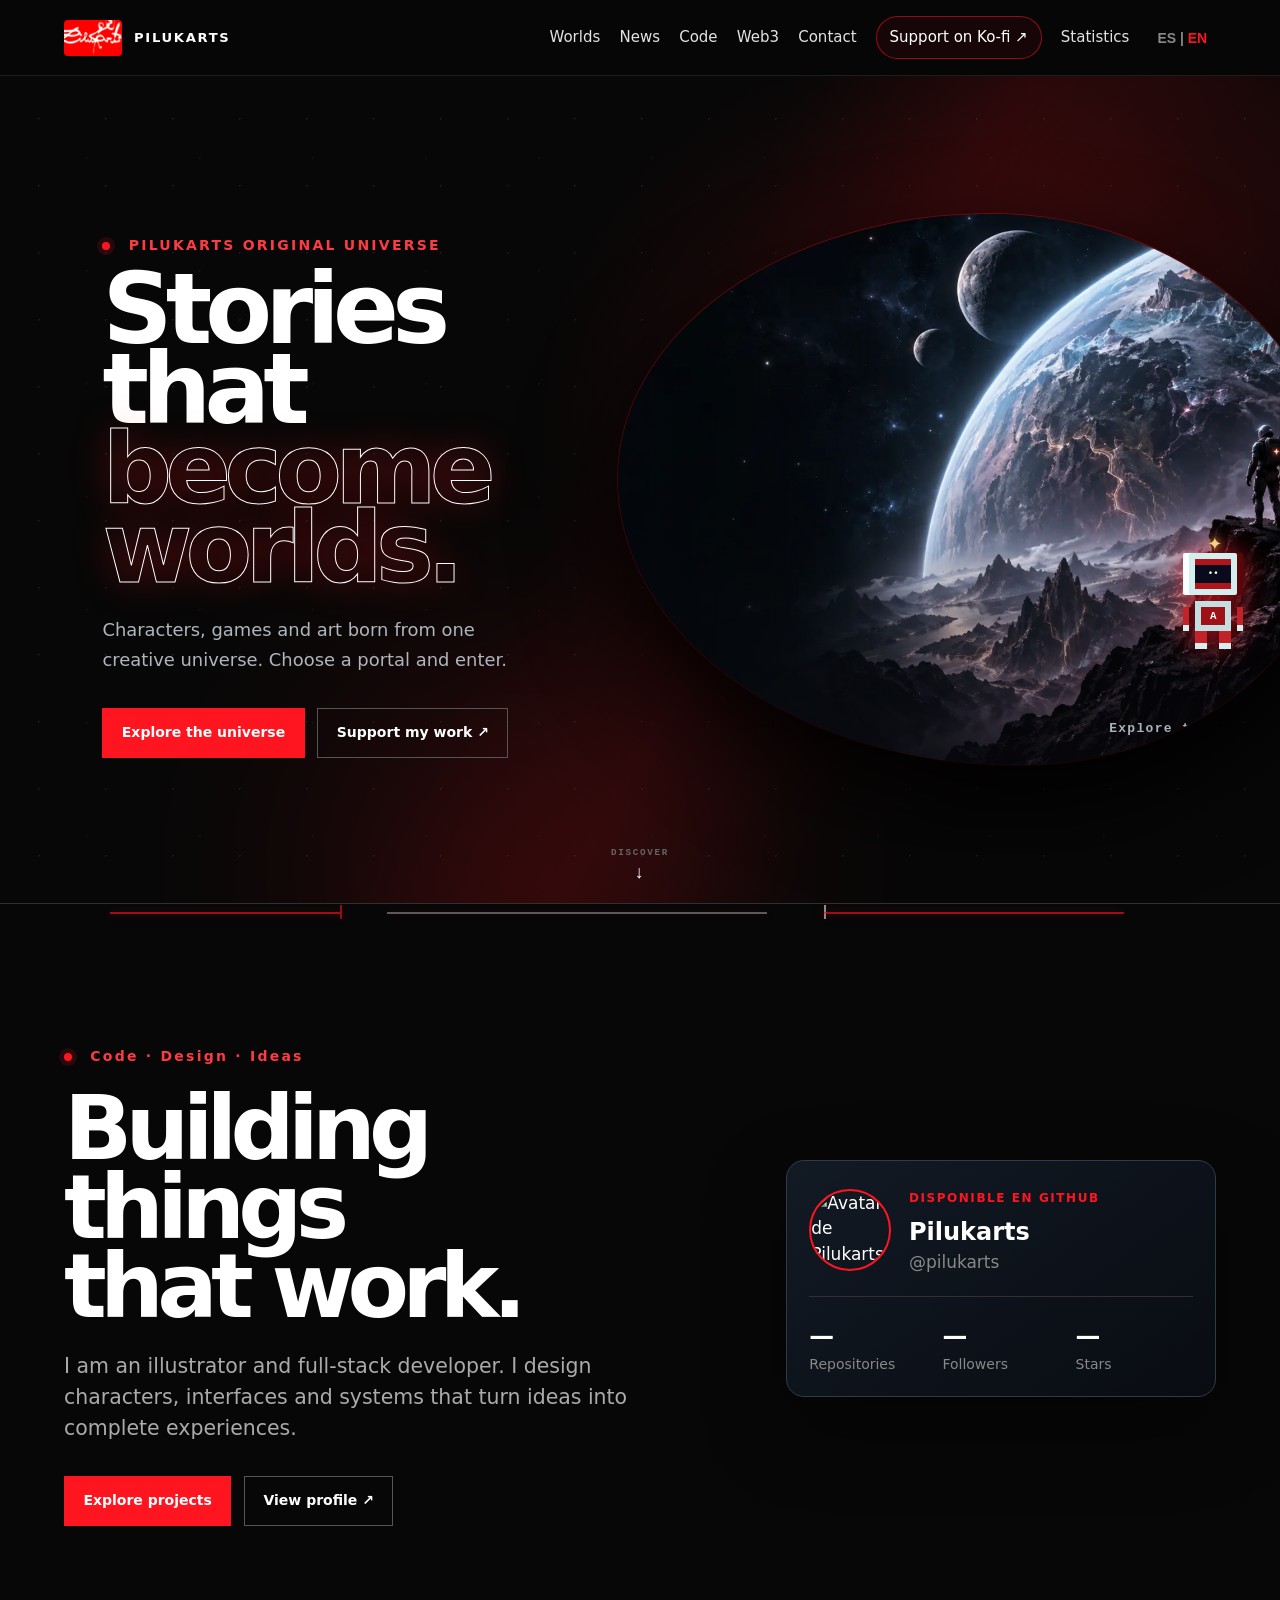
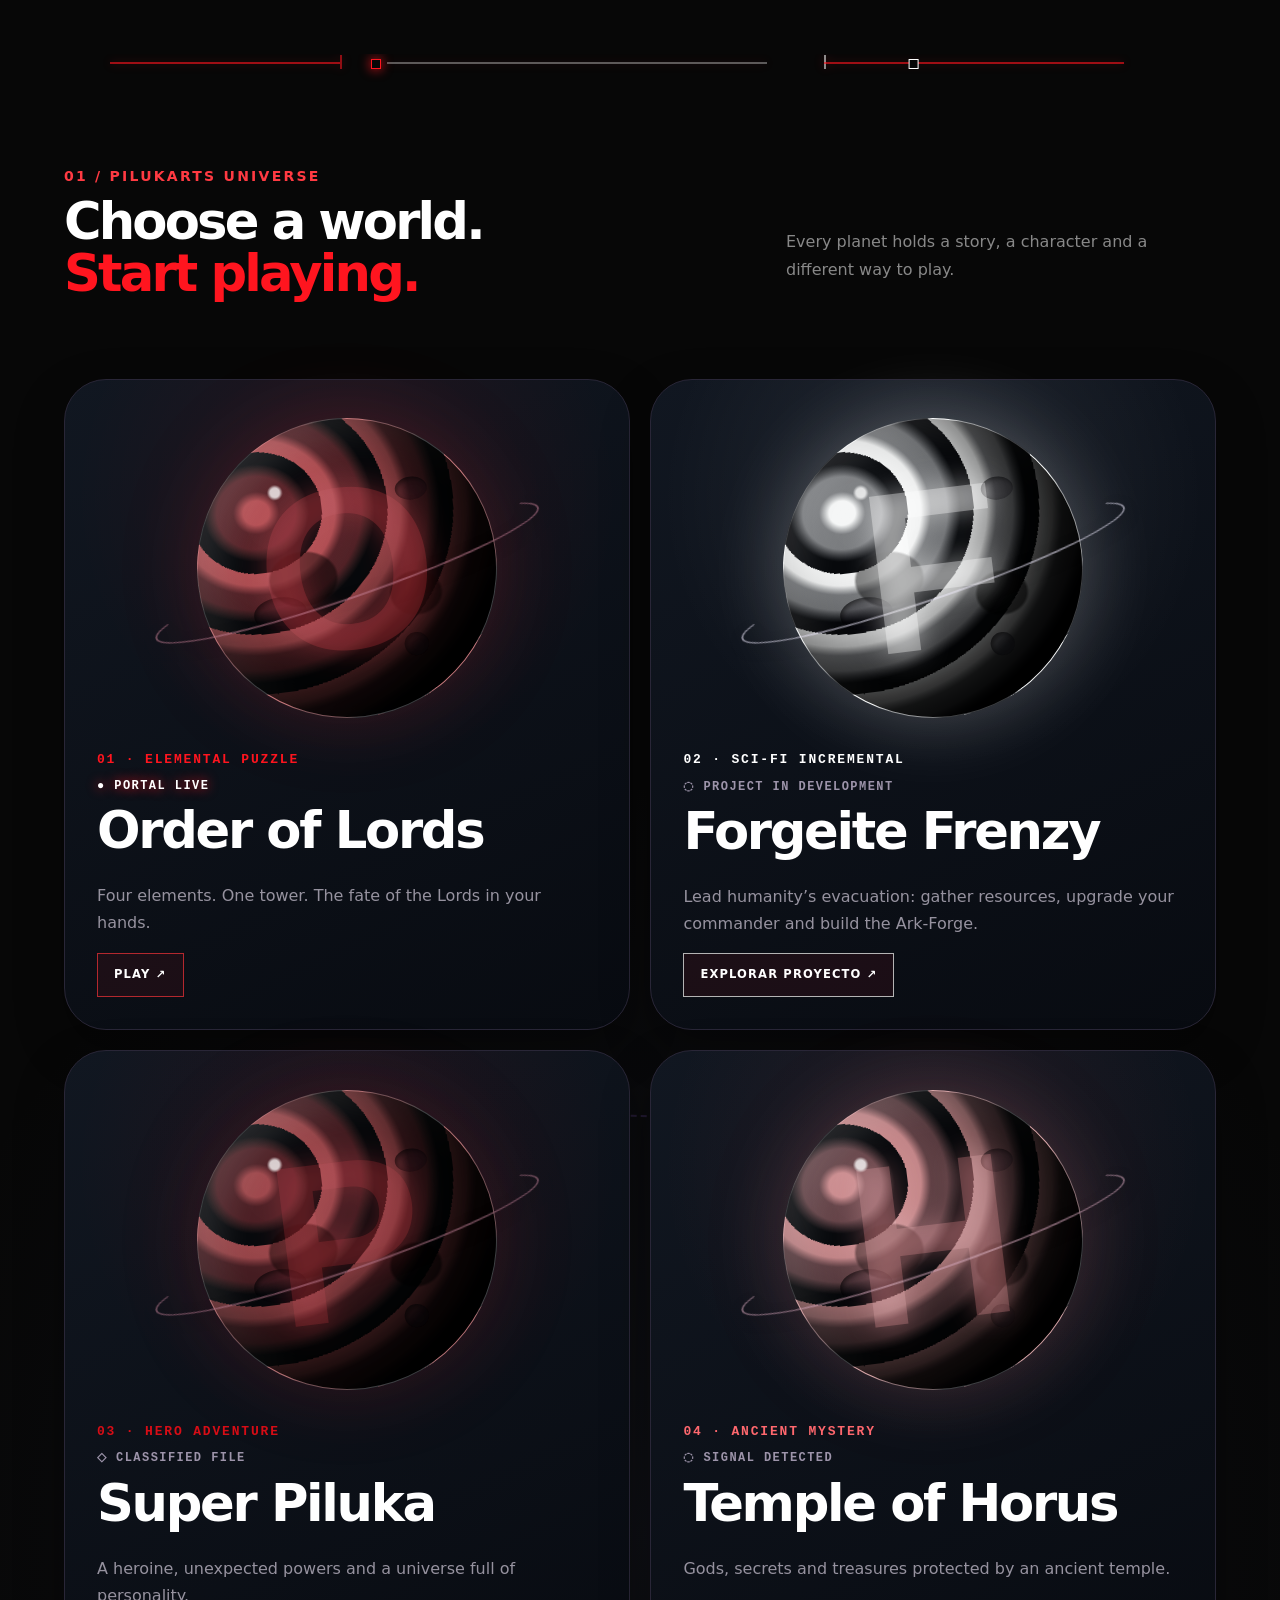
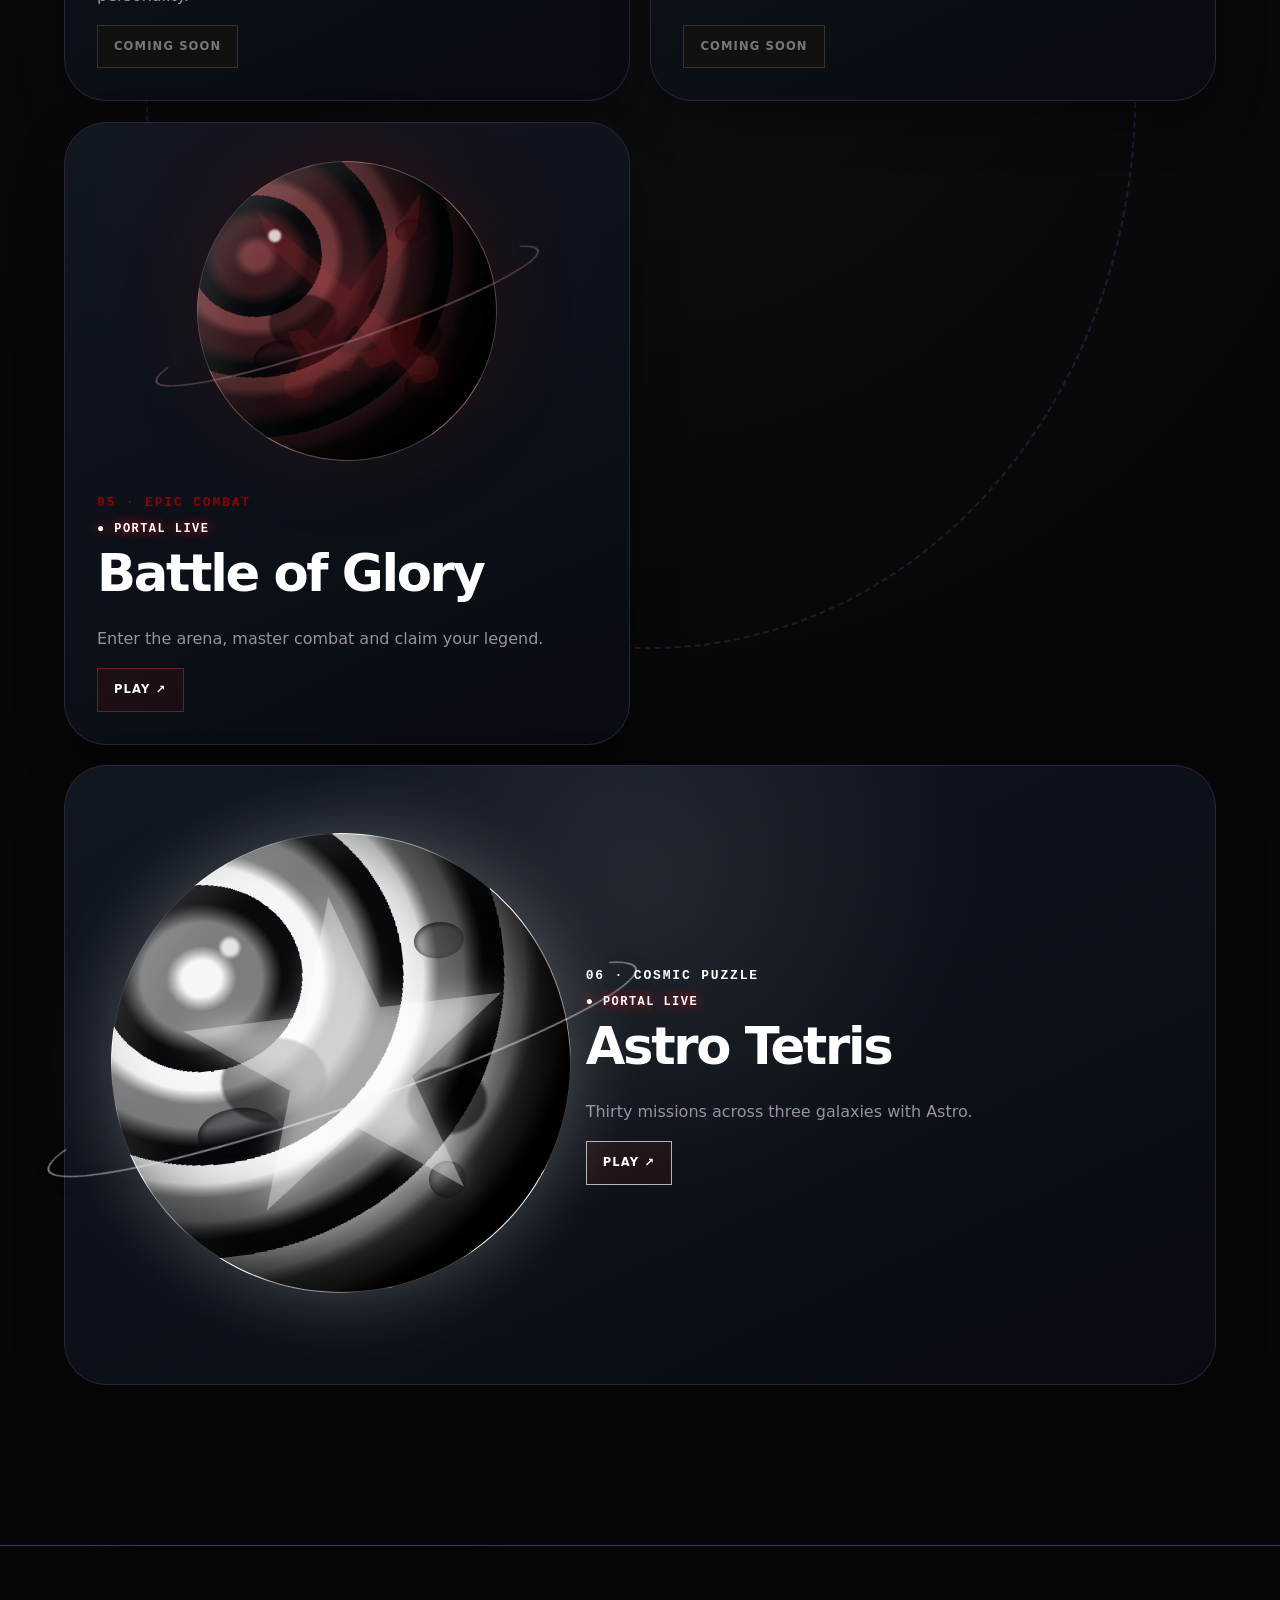
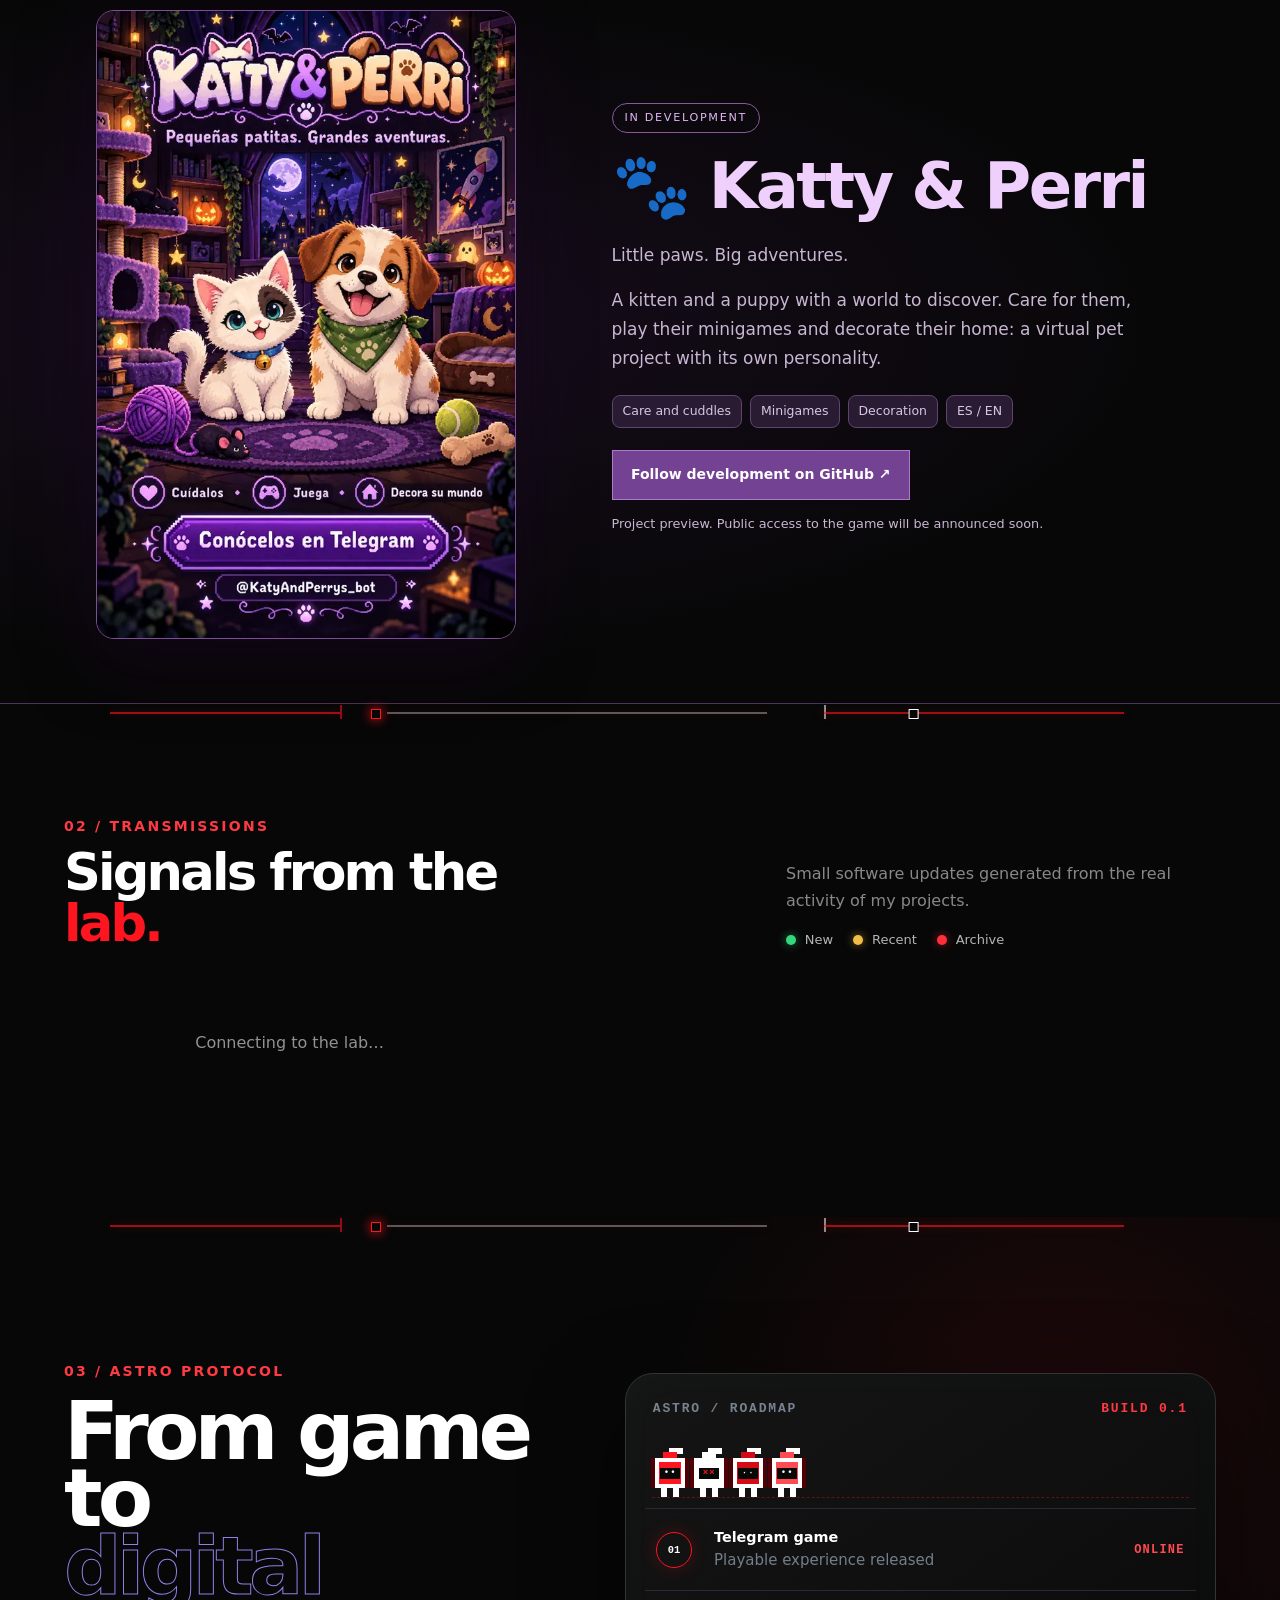
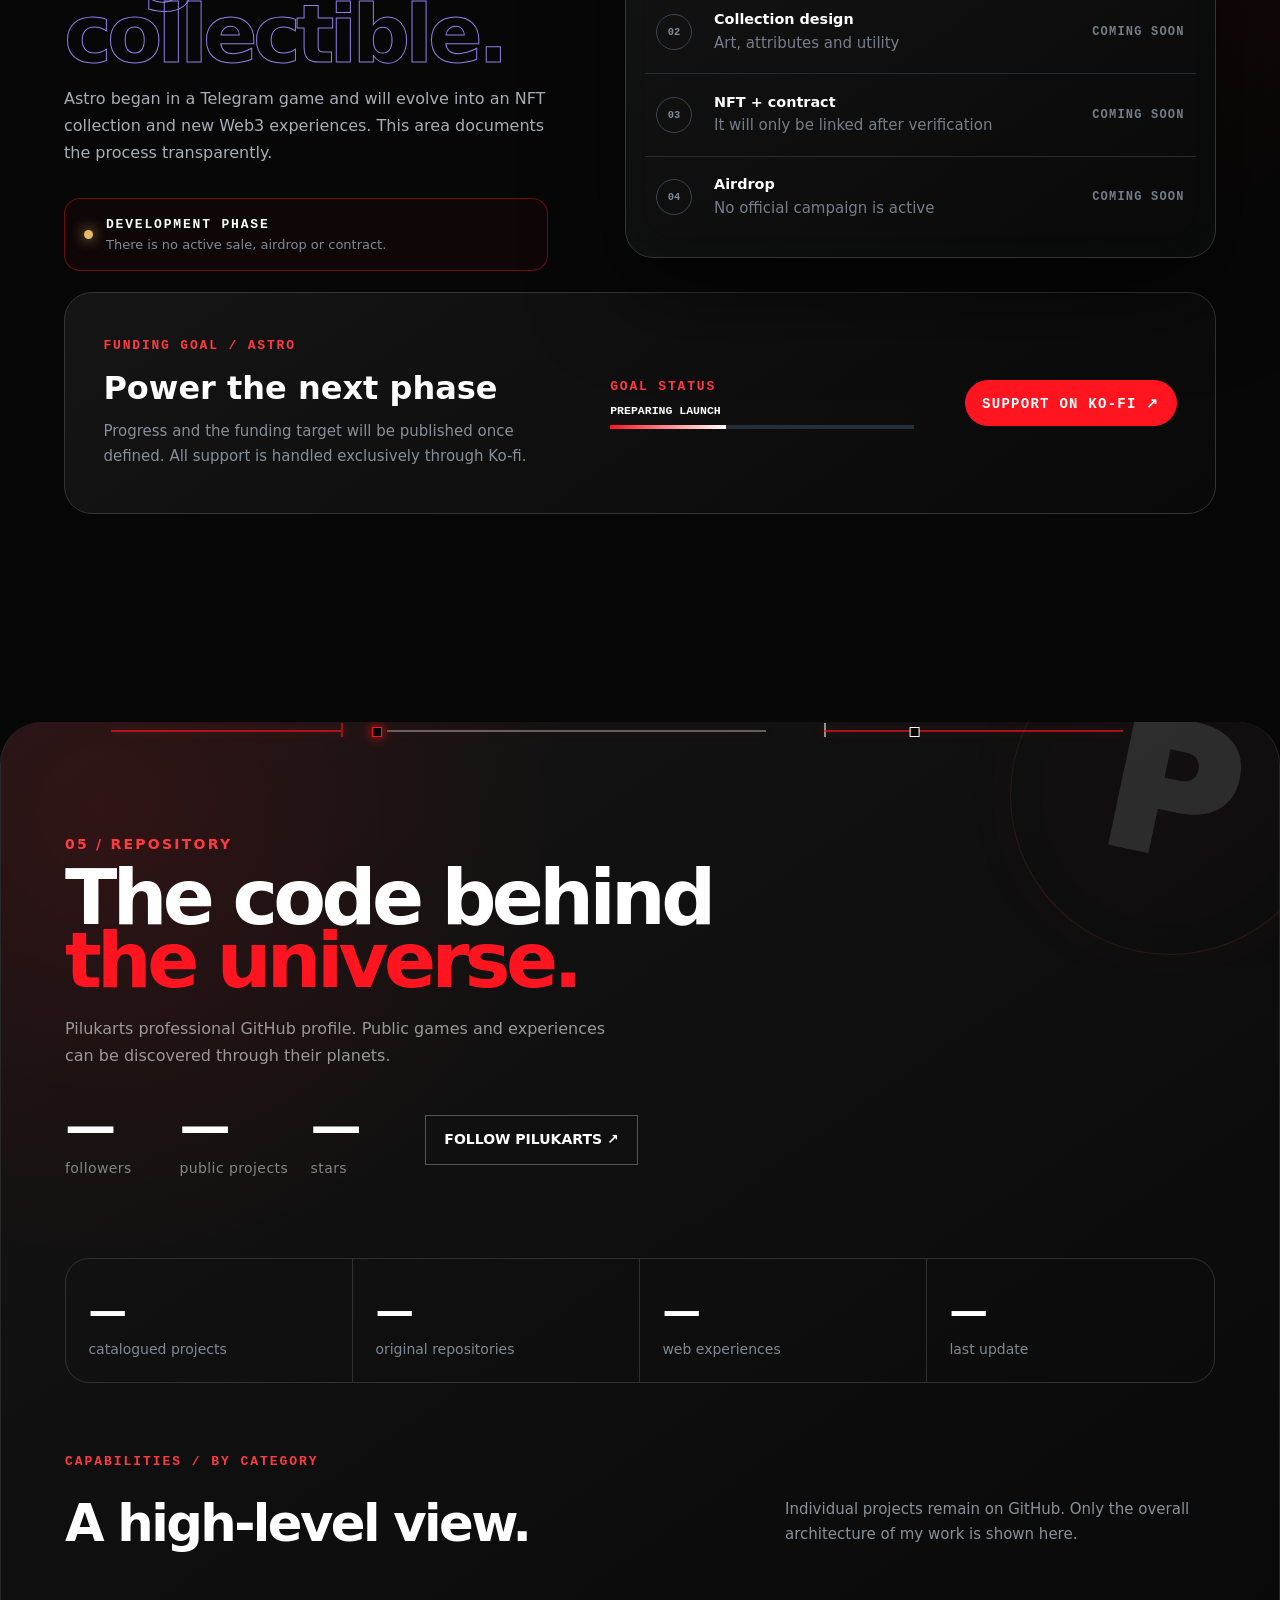
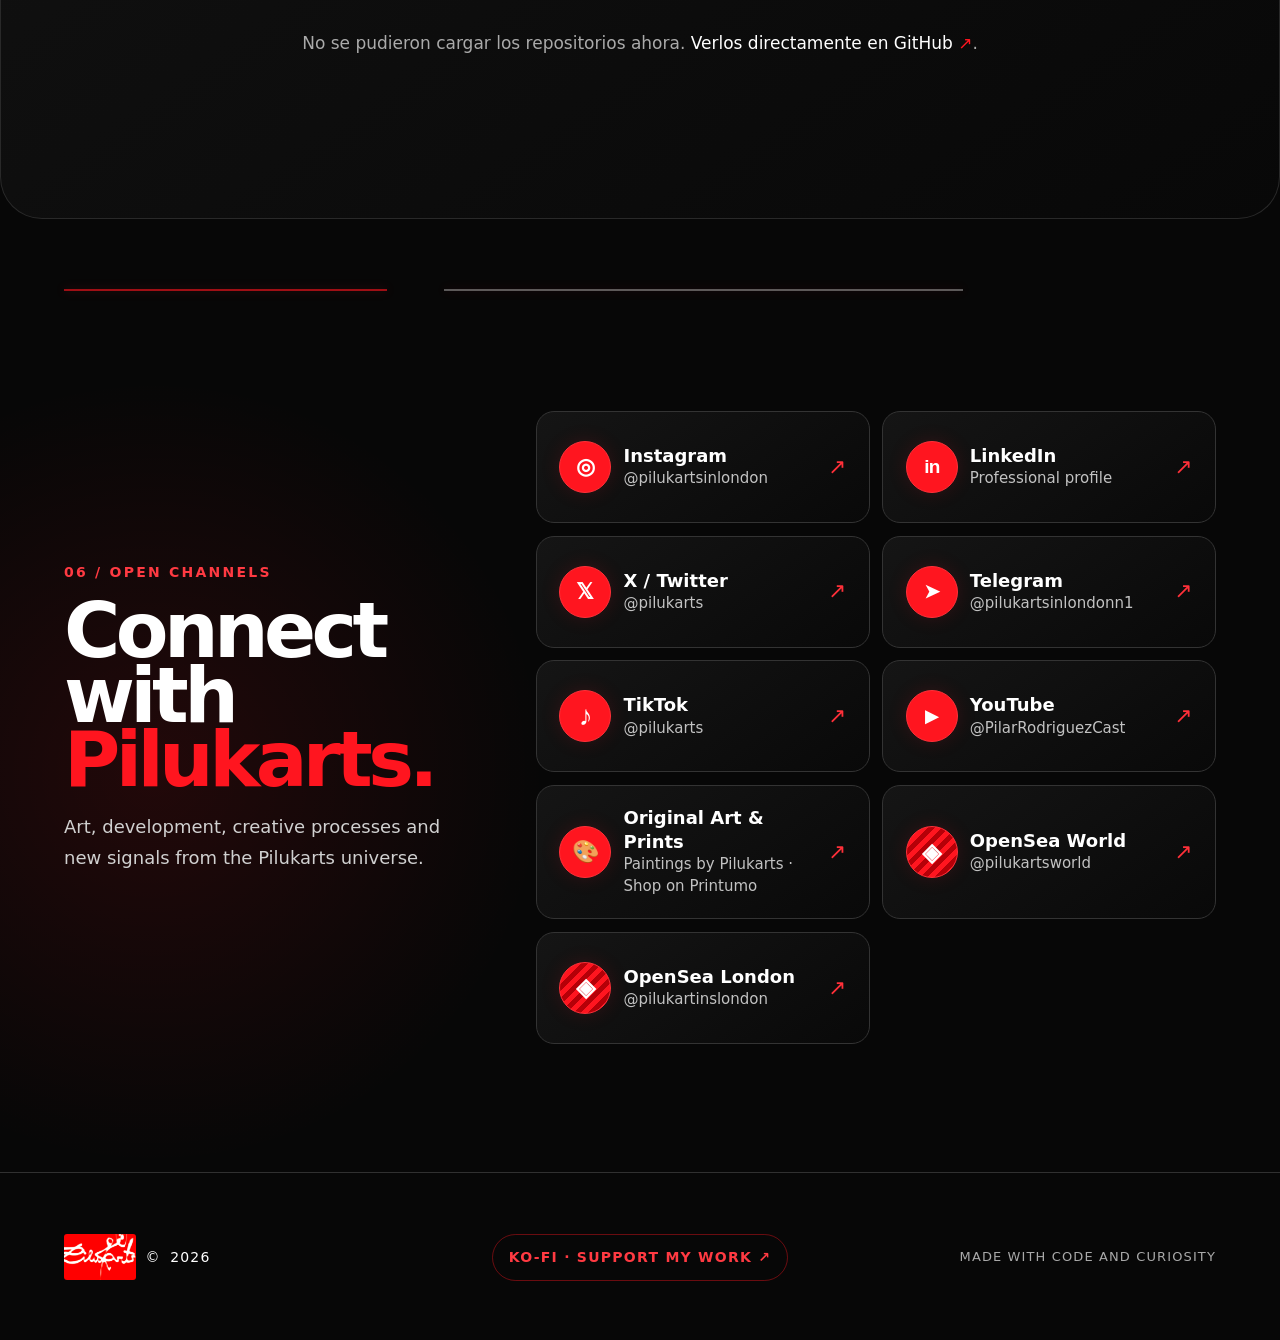
==== commit 3de2641d: "Link Forgeite Frenzy portfolio card to project page" ====
--- a/index.html
+++ b/index.html
@@ -85,7 +85,7 @@
         </article>
         <article class="world-planet planet-forge reveal-world">
           <div class="planet-visual"><span>F</span><i></i><i></i><i></i></div>
-          <div class="planet-info"><small>02 · SCI-FI INCREMENTAL</small><span class="planet-status">◌ PROYECTO EN DESARROLLO</span><h3>Forgeite Frenzy</h3><p>Lidera la evacuación de la humanidad: reúne recursos, mejora tu comandante y construye el Ark-Forge.</p><a href="https://github.com/pilukarts/forgeite-frenzy-AF" target="_blank" rel="noreferrer">VER REPOSITORIO ↗</a></div>
+          <div class="planet-info"><small>02 · SCI-FI INCREMENTAL</small><span class="planet-status">◌ PROYECTO EN DESARROLLO</span><h3>Forgeite Frenzy</h3><p>Lidera la evacuación de la humanidad: reúne recursos, mejora tu comandante y construye el Ark-Forge.</p><a href="forgeite-frenzy/">EXPLORAR PROYECTO ↗</a></div>
         </article>
         <article class="world-planet planet-piluka reveal-world">
           <div class="planet-visual"><span>P</span><i></i><i></i><i></i></div>
